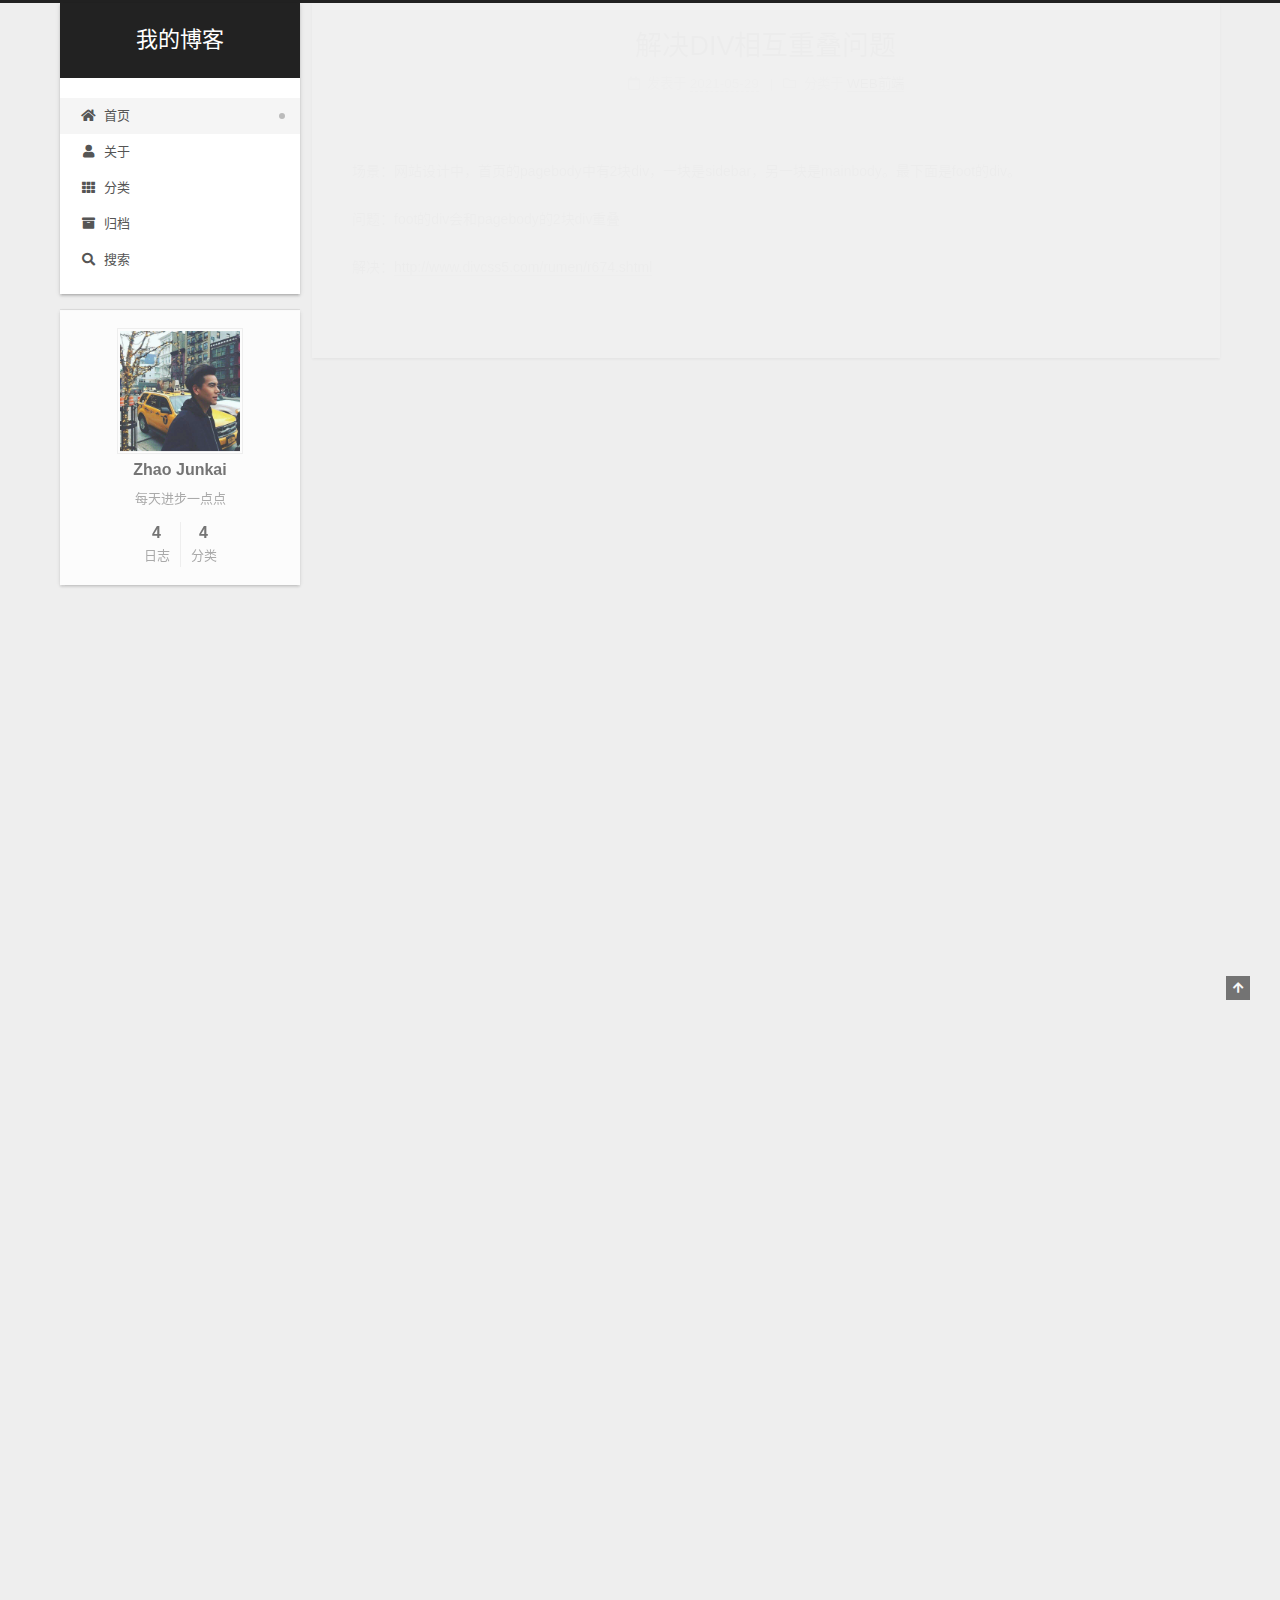
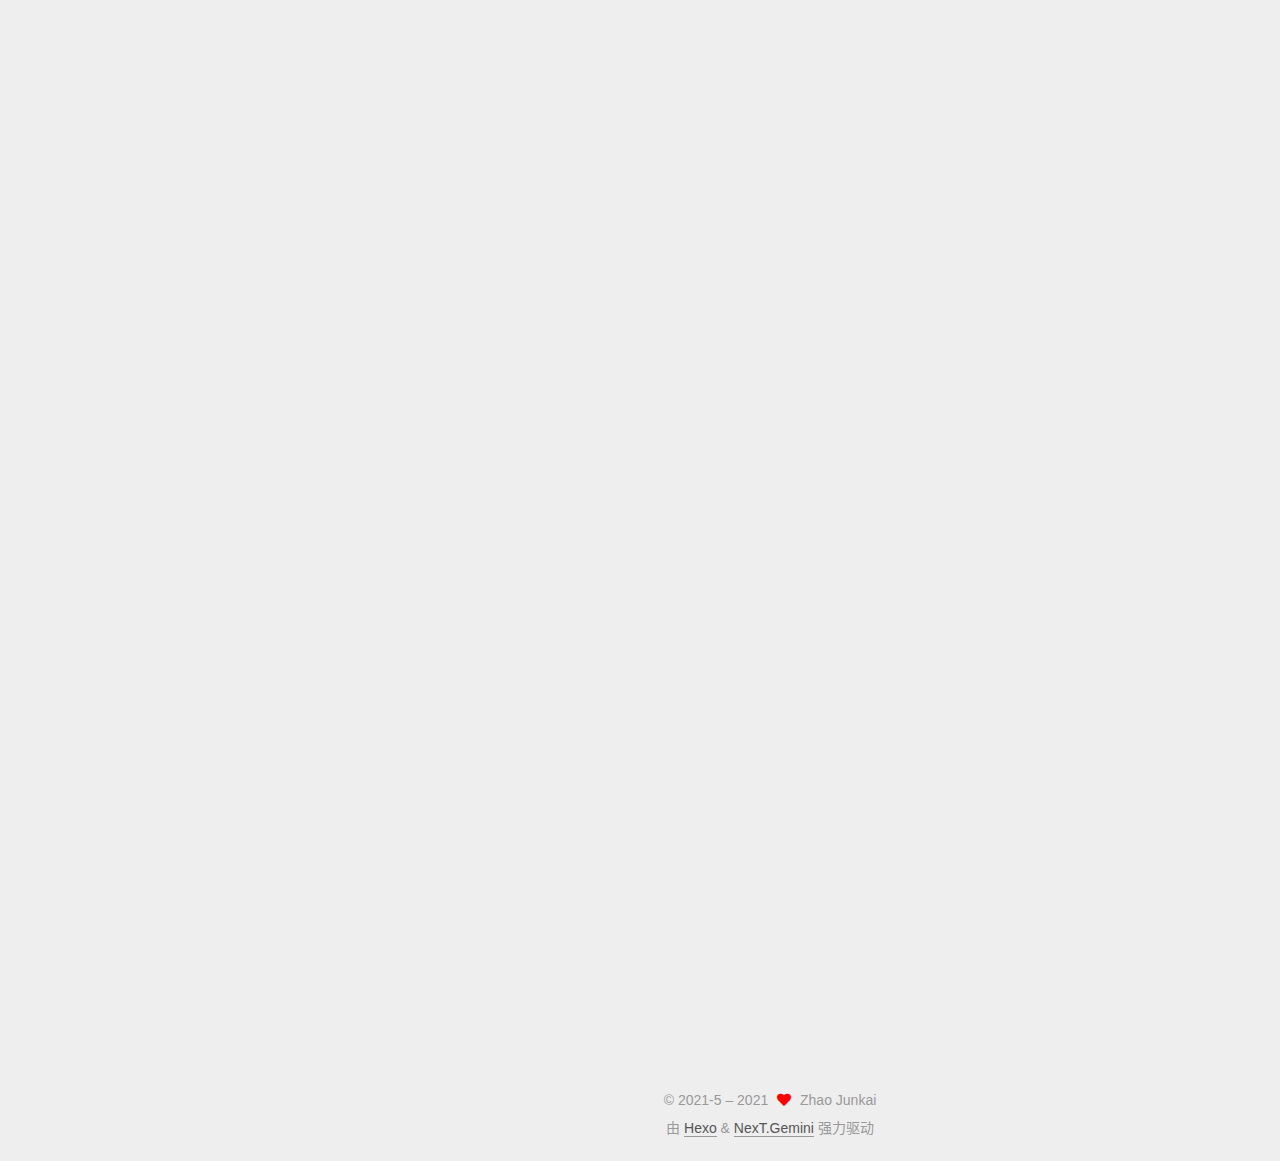
==== index.html @ 0f5821cd "Site updated: 2021-05-29 13:38:30" ====
<!DOCTYPE html>
<html lang="zh-CN">
<head>
  <meta charset="UTF-8">
<meta name="viewport" content="width=device-width, initial-scale=1, maximum-scale=2">
<meta name="theme-color" content="#222">
<meta name="generator" content="Hexo 5.4.0">
  <link rel="apple-touch-icon" sizes="180x180" href="/images/apple-touch-icon-next.png">
  <link rel="icon" type="image/png" sizes="32x32" href="/images/favicon-32x32-next.png">
  <link rel="icon" type="image/png" sizes="16x16" href="/images/favicon-16x16-next.png">
  <link rel="mask-icon" href="/images/logo.svg" color="#222">

<link rel="stylesheet" href="/css/main.css">


<link rel="stylesheet" href="/lib/font-awesome/css/all.min.css">

<script id="hexo-configurations">
    var NexT = window.NexT || {};
    var CONFIG = {"hostname":"example.com","root":"/","scheme":"Gemini","version":"7.8.0","exturl":false,"sidebar":{"position":"left","display":"post","padding":18,"offset":12,"onmobile":false},"copycode":{"enable":false,"show_result":false,"style":null},"back2top":{"enable":true,"sidebar":false,"scrollpercent":false},"bookmark":{"enable":false,"color":"#222","save":"auto"},"fancybox":false,"mediumzoom":false,"lazyload":false,"pangu":false,"comments":{"style":"tabs","active":null,"storage":true,"lazyload":false,"nav":null},"algolia":{"hits":{"per_page":10},"labels":{"input_placeholder":"Search for Posts","hits_empty":"We didn't find any results for the search: ${query}","hits_stats":"${hits} results found in ${time} ms"}},"localsearch":{"enable":true,"trigger":"auto","top_n_per_article":1,"unescape":false,"preload":false},"motion":{"enable":true,"async":false,"transition":{"post_block":"fadeIn","post_header":"slideDownIn","post_body":"slideDownIn","coll_header":"slideLeftIn","sidebar":"slideUpIn"}},"path":"search.xml"};
  </script>

  <meta name="description" content="每天进步一点点">
<meta property="og:type" content="website">
<meta property="og:title" content="我的博客">
<meta property="og:url" content="http://example.com/index.html">
<meta property="og:site_name" content="我的博客">
<meta property="og:description" content="每天进步一点点">
<meta property="og:locale" content="zh_CN">
<meta property="article:author" content="Zhao Junkai">
<meta name="twitter:card" content="summary">

<link rel="canonical" href="http://example.com/">


<script id="page-configurations">
  // https://hexo.io/docs/variables.html
  CONFIG.page = {
    sidebar: "",
    isHome : true,
    isPost : false,
    lang   : 'zh-CN'
  };
</script>

  <title>我的博客</title>
  






  <noscript>
  <style>
  .use-motion .brand,
  .use-motion .menu-item,
  .sidebar-inner,
  .use-motion .post-block,
  .use-motion .pagination,
  .use-motion .comments,
  .use-motion .post-header,
  .use-motion .post-body,
  .use-motion .collection-header { opacity: initial; }

  .use-motion .site-title,
  .use-motion .site-subtitle {
    opacity: initial;
    top: initial;
  }

  .use-motion .logo-line-before i { left: initial; }
  .use-motion .logo-line-after i { right: initial; }
  </style>
</noscript>

</head>

<body itemscope itemtype="http://schema.org/WebPage">
  <div class="container use-motion">
    <div class="headband"></div>

    <header class="header" itemscope itemtype="http://schema.org/WPHeader">
      <div class="header-inner"><div class="site-brand-container">
  <div class="site-nav-toggle">
    <div class="toggle" aria-label="切换导航栏">
      <span class="toggle-line toggle-line-first"></span>
      <span class="toggle-line toggle-line-middle"></span>
      <span class="toggle-line toggle-line-last"></span>
    </div>
  </div>

  <div class="site-meta">

    <a href="/" class="brand" rel="start">
      <span class="logo-line-before"><i></i></span>
      <h1 class="site-title">我的博客</h1>
      <span class="logo-line-after"><i></i></span>
    </a>
  </div>

  <div class="site-nav-right">
    <div class="toggle popup-trigger">
        <i class="fa fa-search fa-fw fa-lg"></i>
    </div>
  </div>
</div>




<nav class="site-nav">
  <ul id="menu" class="main-menu menu">
        <li class="menu-item menu-item-home">

    <a href="/" rel="section"><i class="fa fa-home fa-fw"></i>首页</a>

  </li>
        <li class="menu-item menu-item-about">

    <a href="/about/" rel="section"><i class="fa fa-user fa-fw"></i>关于</a>

  </li>
        <li class="menu-item menu-item-categories">

    <a href="/categories/" rel="section"><i class="fa fa-th fa-fw"></i>分类</a>

  </li>
        <li class="menu-item menu-item-archives">

    <a href="/archives/" rel="section"><i class="fa fa-archive fa-fw"></i>归档</a>

  </li>
      <li class="menu-item menu-item-search">
        <a role="button" class="popup-trigger"><i class="fa fa-search fa-fw"></i>搜索
        </a>
      </li>
  </ul>
</nav>



  <div class="search-pop-overlay">
    <div class="popup search-popup">
        <div class="search-header">
  <span class="search-icon">
    <i class="fa fa-search"></i>
  </span>
  <div class="search-input-container">
    <input autocomplete="off" autocapitalize="off"
           placeholder="搜索..." spellcheck="false"
           type="search" class="search-input">
  </div>
  <span class="popup-btn-close">
    <i class="fa fa-times-circle"></i>
  </span>
</div>
<div id="search-result">
  <div id="no-result">
    <i class="fa fa-spinner fa-pulse fa-5x fa-fw"></i>
  </div>
</div>

    </div>
  </div>

</div>
    </header>

    
  <div class="back-to-top">
    <i class="fa fa-arrow-up"></i>
    <span>0%</span>
  </div>


    <main class="main">
      <div class="main-inner">
        <div class="content-wrap">
          

          <div class="content index posts-expand">
            
      
  
  
  <article itemscope itemtype="http://schema.org/Article" class="post-block" lang="zh-CN">
    <link itemprop="mainEntityOfPage" href="http://example.com/2021/05/29/%E8%A7%A3%E5%86%B3DIV%E7%9B%B8%E4%BA%92%E9%87%8D%E5%8F%A0%E9%97%AE%E9%A2%98/">

    <span hidden itemprop="author" itemscope itemtype="http://schema.org/Person">
      <meta itemprop="image" content="/images/avatar.gif">
      <meta itemprop="name" content="Zhao Junkai">
      <meta itemprop="description" content="每天进步一点点">
    </span>

    <span hidden itemprop="publisher" itemscope itemtype="http://schema.org/Organization">
      <meta itemprop="name" content="我的博客">
    </span>
      <header class="post-header">
        <h2 class="post-title" itemprop="name headline">
          
            <a href="/2021/05/29/%E8%A7%A3%E5%86%B3DIV%E7%9B%B8%E4%BA%92%E9%87%8D%E5%8F%A0%E9%97%AE%E9%A2%98/" class="post-title-link" itemprop="url">解决DIV相互重叠问题</a>
        </h2>

        <div class="post-meta">
            <span class="post-meta-item">
              <span class="post-meta-item-icon">
                <i class="far fa-calendar"></i>
              </span>
              <span class="post-meta-item-text">发表于</span>
              

              <time title="创建时间：2021-05-29 12:43:17 / 修改时间：12:46:15" itemprop="dateCreated datePublished" datetime="2021-05-29T12:43:17+08:00">2021-05-29</time>
            </span>
            <span class="post-meta-item">
              <span class="post-meta-item-icon">
                <i class="far fa-folder"></i>
              </span>
              <span class="post-meta-item-text">分类于</span>
                <span itemprop="about" itemscope itemtype="http://schema.org/Thing">
                  <a href="/categories/WEB%E5%89%8D%E7%AB%AF/" itemprop="url" rel="index"><span itemprop="name">WEB前端</span></a>
                </span>
            </span>

          

        </div>
      </header>

    
    
    
    <div class="post-body" itemprop="articleBody">

      
          <p>场景：网站设计中，首页的pagebody中有2块div，一块是sidebar，另一块是mainbody。最下面是foot的div。</p>
<p>问题：foot的div会和pagebody的2块div重叠</p>
<p>解决：<a target="_blank" rel="noopener" href="http://www.divcss5.com/rumen/r674.shtml">http://www.divcss5.com/rumen/r674.shtml</a></p>

      
    </div>

    
    
    
      <footer class="post-footer">
        <div class="post-eof"></div>
      </footer>
  </article>
  
  
  

      
  
  
  <article itemscope itemtype="http://schema.org/Article" class="post-block" lang="zh-CN">
    <link itemprop="mainEntityOfPage" href="http://example.com/2021/05/28/RHCE%E8%AF%BE%E7%A8%8B%E7%AC%94%E8%AE%B0/">

    <span hidden itemprop="author" itemscope itemtype="http://schema.org/Person">
      <meta itemprop="image" content="/images/avatar.gif">
      <meta itemprop="name" content="Zhao Junkai">
      <meta itemprop="description" content="每天进步一点点">
    </span>

    <span hidden itemprop="publisher" itemscope itemtype="http://schema.org/Organization">
      <meta itemprop="name" content="我的博客">
    </span>
      <header class="post-header">
        <h2 class="post-title" itemprop="name headline">
          
            <a href="/2021/05/28/RHCE%E8%AF%BE%E7%A8%8B%E7%AC%94%E8%AE%B0/" class="post-title-link" itemprop="url">RHCE课程笔记</a>
        </h2>

        <div class="post-meta">
            <span class="post-meta-item">
              <span class="post-meta-item-icon">
                <i class="far fa-calendar"></i>
              </span>
              <span class="post-meta-item-text">发表于</span>
              

              <time title="创建时间：2021-05-28 22:38:20 / 修改时间：22:39:14" itemprop="dateCreated datePublished" datetime="2021-05-28T22:38:20+08:00">2021-05-28</time>
            </span>
            <span class="post-meta-item">
              <span class="post-meta-item-icon">
                <i class="far fa-folder"></i>
              </span>
              <span class="post-meta-item-text">分类于</span>
                <span itemprop="about" itemscope itemtype="http://schema.org/Thing">
                  <a href="/categories/LINUX/" itemprop="url" rel="index"><span itemprop="name">LINUX</span></a>
                </span>
            </span>

          

        </div>
      </header>

    
    
    
    <div class="post-body" itemprop="articleBody">

      
          <h5 id="1-用户"><a href="#1-用户" class="headerlink" title="1.用户"></a>1.用户</h5><h6 id="1-用户-1"><a href="#1-用户-1" class="headerlink" title="1.用户"></a>1.用户</h6><p>用户：root=0；<br>系统用户UID为1~999   //不能登陆系统<br>普通用户从1000开始</p>
<p>==test：x：1888:1999::/home/inmind:/bin/bash==</p>
<p>1888—用户ID<br>1999–用户组ID</p>
<p>/home/inmind—用户家目录</p>
<p>/bin/bash：可以用shell命令行<br>/sbin/nologin：不可以</p>
<figure class="highlight python"><table><tr><td class="gutter"><pre><span class="line">1</span><br><span class="line">2</span><br><span class="line">3</span><br><span class="line">4</span><br><span class="line">5</span><br><span class="line">6</span><br><span class="line">7</span><br><span class="line">8</span><br><span class="line">9</span><br><span class="line">10</span><br><span class="line">11</span><br><span class="line">12</span><br><span class="line">13</span><br><span class="line">14</span><br><span class="line">15</span><br><span class="line">16</span><br><span class="line">17</span><br><span class="line">18</span><br><span class="line">19</span><br><span class="line">20</span><br><span class="line">21</span><br><span class="line">22</span><br><span class="line">23</span><br></pre></td><td class="code"><pre><span class="line">命令：</span><br><span class="line"><span class="number">1.</span>useradd</span><br><span class="line">-u：用户ID</span><br><span class="line">-g：组</span><br><span class="line">-d：家目录</span><br><span class="line">-G：附加组</span><br><span class="line">-s：指定shell文件  默认/<span class="built_in">bin</span>/bash</span><br><span class="line"></span><br><span class="line">useradd ZHAOJUNKAI</span><br><span class="line">userdel -f ZHAOJUNKAI</span><br><span class="line"></span><br><span class="line"><span class="number">2.</span>groupadd work</span><br><span class="line"></span><br><span class="line"><span class="number">3.</span>修改密码</span><br><span class="line"><span class="number">3.1</span></span><br><span class="line">passwd user1</span><br><span class="line">输入密码：******   //很麻烦</span><br><span class="line"></span><br><span class="line"><span class="number">3.2</span></span><br><span class="line">echo <span class="number">123456</span> | passwd --stdin user1</span><br><span class="line"></span><br><span class="line"><span class="number">4.</span>chage</span><br><span class="line">chage -d <span class="number">0</span> user1 </span><br></pre></td></tr></table></figure>



<h6 id="2-文件"><a href="#2-文件" class="headerlink" title="2.文件"></a>2.文件</h6><p>==-rw-r–r–.  1 root    root      26 Apr 10 02:51 python.txt==</p>
<p>-表示普通文件<br>d表示目录<br>26表示：26k</p>
<figure class="highlight python"><table><tr><td class="gutter"><pre><span class="line">1</span><br><span class="line">2</span><br><span class="line">3</span><br><span class="line">4</span><br><span class="line">5</span><br><span class="line">6</span><br><span class="line">7</span><br><span class="line">8</span><br><span class="line">9</span><br><span class="line">10</span><br><span class="line">11</span><br><span class="line">12</span><br><span class="line">13</span><br><span class="line">14</span><br><span class="line">15</span><br><span class="line">16</span><br><span class="line">17</span><br></pre></td><td class="code"><pre><span class="line"><span class="number">1.</span>MD5加密</span><br><span class="line">md5sum</span><br><span class="line"></span><br><span class="line"><span class="number">2.</span>修改文件</span><br><span class="line">chmod <span class="number">666</span> text1.txt    --设置文件/目录的权限</span><br><span class="line">chmod u+x,g-w,o+w text1.txt</span><br><span class="line"></span><br><span class="line">chown inmind:inmind1 python.txt   --设置所有者和所属主</span><br><span class="line"></span><br><span class="line"><span class="number">3.</span>tar</span><br><span class="line">tar -cvf txt text1 text2   --将text1和<span class="number">2</span>压缩到txt中</span><br><span class="line">tar -xvf txt (-C 目录)       --解压到指定目录</span><br><span class="line"></span><br><span class="line">Gzip：快     -czvf    后缀：.tar.gz</span><br><span class="line">Bzip：慢但是压缩比例高，节省空间  -cjvf    后缀：.tar.bz</span><br><span class="line"></span><br><span class="line"></span><br></pre></td></tr></table></figure>



<h6 id="3-文本处理工具："><a href="#3-文本处理工具：" class="headerlink" title="3.文本处理工具："></a>3.文本处理工具：</h6><p>3.1==less==：</p>
<ol>
<li>/关键字 可以用来查找</li>
<li>按v进入vim编辑</li>
<li>:+q是退出</li>
</ol>
<p>3.2  head/tail  -n 3   查看头/尾部3行</p>
<figure class="highlight python"><table><tr><td class="gutter"><pre><span class="line">1</span><br><span class="line">2</span><br><span class="line">3</span><br><span class="line">4</span><br><span class="line">5</span><br><span class="line">6</span><br><span class="line">7</span><br><span class="line">8</span><br><span class="line">9</span><br><span class="line">10</span><br><span class="line">11</span><br><span class="line">12</span><br><span class="line">13</span><br><span class="line">14</span><br><span class="line">15</span><br><span class="line">16</span><br><span class="line">17</span><br></pre></td><td class="code"><pre><span class="line">LINUX三剑客</span><br><span class="line"><span class="number">1.</span>grep</span><br><span class="line">[root@localhost ~]<span class="comment"># grep root /etc/passwd</span></span><br><span class="line">root:x:<span class="number">0</span>:<span class="number">0</span>:root:/root:/<span class="built_in">bin</span>/bash</span><br><span class="line">operator:x:<span class="number">11</span>:<span class="number">0</span>:operator:/root:/sbin/nologin</span><br><span class="line">                        </span><br><span class="line">grep -n   //显示行数</span><br><span class="line">grep -v   //显示不匹配的内容</span><br><span class="line"></span><br><span class="line"><span class="number">2.</span>sed 流编辑器</span><br><span class="line">sed -n -5p /etc/passwd  打印第<span class="number">5</span>行的内容</span><br><span class="line"></span><br><span class="line"><span class="number">3.</span>awk 排版</span><br><span class="line">常用于显示IP</span><br><span class="line">[root@localhost ~]<span class="comment"># ip address | grep ens160 | grep inet | awk &#x27;&#123;print$2&#125;&#x27;  //$2表示第二行</span></span><br><span class="line"><span class="number">192.168</span><span class="number">.39</span><span class="number">.234</span>/<span class="number">24</span></span><br><span class="line"></span><br></pre></td></tr></table></figure>



<h6 id=""><a href="#" class="headerlink" title=""></a></h6><figure class="highlight python"><table><tr><td class="gutter"><pre><span class="line">1</span><br><span class="line">2</span><br><span class="line">3</span><br><span class="line">4</span><br><span class="line">5</span><br><span class="line">6</span><br><span class="line">7</span><br><span class="line">8</span><br><span class="line">9</span><br></pre></td><td class="code"><pre><span class="line"><span class="number">1.</span>cut</span><br><span class="line">cut -d: -f1 /etc/passwd     打印以:为分隔符的第一列内容</span><br><span class="line">        </span><br><span class="line"><span class="number">2.</span>sort 排序</span><br><span class="line">比较的是一行的第一个字符</span><br><span class="line">-r 降序</span><br><span class="line">-n 数字排序</span><br><span class="line">-f 忽略大小写</span><br><span class="line">-u 删除重复的行</span><br></pre></td></tr></table></figure>



<h5 id="2-IO和管道符"><a href="#2-IO和管道符" class="headerlink" title="2.IO和管道符"></a>2.IO和管道符</h5><p>输入：echo<br>输出：</p>
<ol>
<li>命令 &gt; 文件     //覆盖</li>
<li>命令 &gt;&gt; 文件   //追加</li>
</ol>
<p>管道符：前面的输出作为后面的输入</p>
<figure class="highlight python"><table><tr><td class="gutter"><pre><span class="line">1</span><br><span class="line">2</span><br><span class="line">3</span><br><span class="line">4</span><br></pre></td><td class="code"><pre><span class="line">[root@localhost ~]<span class="comment"># cat /etc/passwd | grep root</span></span><br><span class="line">root:x:<span class="number">0</span>:<span class="number">0</span>:root:/root:/<span class="built_in">bin</span>/bash</span><br><span class="line">operator:x:<span class="number">11</span>:<span class="number">0</span>:operator:/root:/sbin/nologin</span><br><span class="line"></span><br></pre></td></tr></table></figure>



<h5 id="3-正则表达式"><a href="#3-正则表达式" class="headerlink" title="3.正则表达式"></a>3.正则表达式</h5><figure class="highlight python"><table><tr><td class="gutter"><pre><span class="line">1</span><br><span class="line">2</span><br><span class="line">3</span><br><span class="line">4</span><br></pre></td><td class="code"><pre><span class="line">^ro	//以ro开头    grep ^ro text.txt</span><br><span class="line">ot$	//以ot结尾</span><br><span class="line">ro.t	//.匹配任意字符</span><br><span class="line">ro*t	//匹配o0次或无数次，在Linux中要加上转义字符。\*。在LINUX中，*代表所有！！！</span><br></pre></td></tr></table></figure>



<h5 id="4"><a href="#4" class="headerlink" title="4."></a>4.</h5><p>变量：</p>
<figure class="highlight python"><table><tr><td class="gutter"><pre><span class="line">1</span><br><span class="line">2</span><br><span class="line">3</span><br><span class="line">4</span><br><span class="line">5</span><br><span class="line">6</span><br><span class="line">7</span><br><span class="line">8</span><br></pre></td><td class="code"><pre><span class="line">[root@localhost ~]<span class="comment"># username=Kai</span></span><br><span class="line">[root@localhost ~]<span class="comment"># echo $username </span></span><br><span class="line">Kai</span><br><span class="line"></span><br><span class="line">系统变量：</span><br><span class="line">$PATH</span><br><span class="line">$HOME</span><br><span class="line">$UID</span><br></pre></td></tr></table></figure>

<h5 id="5-系统状态"><a href="#5-系统状态" class="headerlink" title="5.系统状态"></a>5.系统状态</h5><figure class="highlight python"><table><tr><td class="gutter"><pre><span class="line">1</span><br><span class="line">2</span><br><span class="line">3</span><br><span class="line">4</span><br><span class="line">5</span><br><span class="line">6</span><br><span class="line">7</span><br><span class="line">8</span><br><span class="line">9</span><br><span class="line">10</span><br><span class="line">11</span><br><span class="line">12</span><br></pre></td><td class="code"><pre><span class="line"><span class="number">1.</span>ps -aux 查看进程</span><br><span class="line"></span><br><span class="line"><span class="number">2.</span>top</span><br><span class="line">top p <span class="number">1</span>  //只显示进程<span class="number">1</span></span><br><span class="line"></span><br><span class="line">C：命令排行 </span><br><span class="line">M：内存</span><br><span class="line">P：cpu</span><br><span class="line"></span><br><span class="line"></span><br><span class="line">调度优先级:</span><br><span class="line">nice值越低，优先级越高</span><br></pre></td></tr></table></figure>

<p>进程：</p>
<ol>
<li>S 休眠</li>
<li>D 不可终止</li>
<li>R 正在运行</li>
<li>Z 僵尸进程  //子进程结束，但父进程还没结束</li>
<li>T 停止</li>
<li>s 子进程</li>
<li>&lt; 高优先级</li>
</ol>
<h5 id="6-网络管理"><a href="#6-网络管理" class="headerlink" title="6.网络管理"></a>6.网络管理</h5><h5 id="7-SHELL"><a href="#7-SHELL" class="headerlink" title="7.SHELL"></a>7.SHELL</h5><figure class="highlight python"><table><tr><td class="gutter"><pre><span class="line">1</span><br><span class="line">2</span><br><span class="line">3</span><br><span class="line">4</span><br><span class="line">5</span><br><span class="line">6</span><br><span class="line">7</span><br><span class="line">8</span><br><span class="line">9</span><br><span class="line">10</span><br><span class="line">11</span><br><span class="line">12</span><br><span class="line">13</span><br><span class="line">14</span><br><span class="line">15</span><br><span class="line">16</span><br><span class="line">17</span><br><span class="line">18</span><br><span class="line">19</span><br><span class="line">20</span><br><span class="line">21</span><br><span class="line">22</span><br><span class="line">23</span><br><span class="line">24</span><br><span class="line">25</span><br><span class="line">26</span><br><span class="line">27</span><br><span class="line">28</span><br><span class="line">29</span><br><span class="line">30</span><br><span class="line">31</span><br><span class="line">32</span><br><span class="line">33</span><br><span class="line">34</span><br><span class="line">35</span><br><span class="line">36</span><br><span class="line">37</span><br><span class="line">38</span><br><span class="line">39</span><br><span class="line">40</span><br><span class="line">41</span><br><span class="line">42</span><br><span class="line">43</span><br><span class="line">44</span><br><span class="line">45</span><br><span class="line">46</span><br><span class="line">47</span><br><span class="line">48</span><br><span class="line">49</span><br><span class="line">50</span><br><span class="line">51</span><br><span class="line">52</span><br><span class="line">53</span><br><span class="line">54</span><br><span class="line">55</span><br><span class="line">56</span><br><span class="line">57</span><br><span class="line">58</span><br><span class="line">59</span><br><span class="line">60</span><br><span class="line">61</span><br><span class="line">62</span><br><span class="line">63</span><br><span class="line">64</span><br><span class="line">65</span><br><span class="line">66</span><br><span class="line">67</span><br><span class="line">68</span><br><span class="line">69</span><br><span class="line">70</span><br><span class="line">71</span><br><span class="line">72</span><br><span class="line">73</span><br><span class="line">74</span><br><span class="line">75</span><br><span class="line">76</span><br><span class="line">77</span><br><span class="line">78</span><br><span class="line">79</span><br><span class="line">80</span><br><span class="line">81</span><br><span class="line">82</span><br><span class="line">83</span><br></pre></td><td class="code"><pre><span class="line"><span class="number">1.</span>用户输入</span><br><span class="line">[root@server ~]<span class="comment"># cat test.sh </span></span><br><span class="line"><span class="comment">#! /bin/bash</span></span><br><span class="line"></span><br><span class="line">read -p <span class="string">&quot;Please input your name:&quot;</span> NAME</span><br><span class="line">echo <span class="string">&quot;your name is : $NAME&quot;</span></span><br><span class="line"></span><br><span class="line"><span class="number">2.</span><span class="keyword">if</span>语句</span><br><span class="line"><span class="comment">#! /bin/bash</span></span><br><span class="line"></span><br><span class="line">num1=<span class="number">1</span></span><br><span class="line">num2=<span class="number">2</span></span><br><span class="line">num3=<span class="number">3</span></span><br><span class="line"></span><br><span class="line"><span class="keyword">if</span> [ $num1 -gt $num2 ]</span><br><span class="line">then</span><br><span class="line">	echo <span class="string">&quot;num1 is winner&quot;</span></span><br><span class="line"><span class="keyword">elif</span> [ $num1 -lt $num2 ]</span><br><span class="line">then </span><br><span class="line">	echo <span class="string">&quot;num2 is winner&quot;</span></span><br><span class="line"><span class="keyword">else</span> </span><br><span class="line">	echo <span class="string">&quot;num1 and num2 is both winner&quot;</span></span><br><span class="line">fi</span><br><span class="line"></span><br><span class="line"><span class="number">3.</span>案例，创建用户</span><br><span class="line">[root@server ~]<span class="comment"># cat user_add.sh </span></span><br><span class="line"><span class="comment">#! /bin/bash</span></span><br><span class="line">read -p <span class="string">&quot;Please enter your name and password:&quot;</span> first last</span><br><span class="line">useradd $first</span><br><span class="line"></span><br><span class="line">echo $last | passwd --stdin $first</span><br><span class="line"></span><br><span class="line"></span><br><span class="line"><span class="number">4.</span>监控硬盘和内存</span><br><span class="line"><span class="comment">#!/bin/bash</span></span><br><span class="line">mem_size=$(free | awk <span class="string">&#x27;/Mem/&#123;print $4&#125;&#x27;</span>)</span><br><span class="line"></span><br><span class="line">disk_size=$(df / | awk <span class="string">&#x27;/\//&#123;print $4&#125;&#x27;</span>)</span><br><span class="line"></span><br><span class="line">i=<span class="number">1</span></span><br><span class="line"><span class="keyword">while</span>  [ $i -eq <span class="number">1</span> ] </span><br><span class="line">do</span><br><span class="line">        <span class="keyword">if</span> [ $disk_size -le <span class="number">51200</span> -o $mem_size -le <span class="number">102400000</span> ]</span><br><span class="line">        then</span><br><span class="line">                echo <span class="string">&quot;warning !&quot;</span></span><br><span class="line">        fi</span><br><span class="line">let i++</span><br><span class="line">done</span><br><span class="line"></span><br><span class="line"><span class="number">5.</span>ping同网段主机</span><br><span class="line"><span class="comment">#!/bin/bash</span></span><br><span class="line"><span class="keyword">for</span> i <span class="keyword">in</span> &#123;<span class="number">120.</span><span class="number">.160</span>&#125;</span><br><span class="line">do</span><br><span class="line">        ping -c <span class="number">2</span> -i <span class="number">0.3</span> -w <span class="number">1</span> <span class="number">192.168</span><span class="number">.39</span>.$i &amp;&gt; /dev/null</span><br><span class="line">        if [ $? -eq 0 ];then</span><br><span class="line">                echo <span class="string">&quot;192.168.39.$i is up&quot;</span></span><br><span class="line">        <span class="keyword">else</span></span><br><span class="line">                echo <span class="string">&quot;192.168.39.$i is down&quot;</span></span><br><span class="line">        fi</span><br><span class="line">done</span><br><span class="line"></span><br><span class="line"></span><br><span class="line"><span class="number">6.</span>实时数据扫描</span><br><span class="line"><span class="comment">#!/bin/bash</span></span><br><span class="line"><span class="keyword">while</span> :</span><br><span class="line">do</span><br><span class="line">	echo <span class="string">&quot;current ens224 packet data:&quot;</span></span><br><span class="line">	ifconfig ens224 | grep <span class="string">&quot;RX pack&quot;</span> | awk <span class="string">&#x27;&#123;print $5&#125;&#x27;</span> </span><br><span class="line">        ifconfig ens224 | grep <span class="string">&quot;TX pack&quot;</span> | awk <span class="string">&#x27;&#123;print $5&#125;&#x27;</span></span><br><span class="line">	sleep <span class="number">1</span></span><br><span class="line">done </span><br><span class="line"></span><br><span class="line"><span class="number">7.</span>判断是否是root用户</span><br><span class="line"><span class="comment">#!/bin/bash</span></span><br><span class="line"><span class="keyword">if</span> [ $USER == <span class="string">&quot;root&quot;</span> ]</span><br><span class="line">then</span><br><span class="line">	echo <span class="string">&quot;Welcome root!&quot;</span></span><br><span class="line"><span class="keyword">else</span></span><br><span class="line">	powerof<span class="string">f&quot;</span></span><br><span class="line"><span class="string">fi</span></span><br><span class="line"><span class="string"></span></span><br><span class="line"><span class="string"></span></span><br><span class="line"><span class="string"></span></span><br></pre></td></tr></table></figure>





<p>LINUX开机过程：</p>
<ol>
<li>BIOS开机自检</li>
<li>计算机从存储设备中读取512bytes，</li>
</ol>

      
    </div>

    
    
    
      <footer class="post-footer">
        <div class="post-eof"></div>
      </footer>
  </article>
  
  
  

      
  
  
  <article itemscope itemtype="http://schema.org/Article" class="post-block" lang="zh-CN">
    <link itemprop="mainEntityOfPage" href="http://example.com/2021/05/28/%E5%8D%9A%E5%AE%A2%E6%90%AD%E5%BB%BA/">

    <span hidden itemprop="author" itemscope itemtype="http://schema.org/Person">
      <meta itemprop="image" content="/images/avatar.gif">
      <meta itemprop="name" content="Zhao Junkai">
      <meta itemprop="description" content="每天进步一点点">
    </span>

    <span hidden itemprop="publisher" itemscope itemtype="http://schema.org/Organization">
      <meta itemprop="name" content="我的博客">
    </span>
      <header class="post-header">
        <h2 class="post-title" itemprop="name headline">
          
            <a href="/2021/05/28/%E5%8D%9A%E5%AE%A2%E6%90%AD%E5%BB%BA/" class="post-title-link" itemprop="url">博客搭建</a>
        </h2>

        <div class="post-meta">
            <span class="post-meta-item">
              <span class="post-meta-item-icon">
                <i class="far fa-calendar"></i>
              </span>
              <span class="post-meta-item-text">发表于</span>
              

              <time title="创建时间：2021-05-28 16:15:59 / 修改时间：19:59:57" itemprop="dateCreated datePublished" datetime="2021-05-28T16:15:59+08:00">2021-05-28</time>
            </span>
            <span class="post-meta-item">
              <span class="post-meta-item-icon">
                <i class="far fa-folder"></i>
              </span>
              <span class="post-meta-item-text">分类于</span>
                <span itemprop="about" itemscope itemtype="http://schema.org/Thing">
                  <a href="/categories/%E5%A4%87%E5%BF%98/" itemprop="url" rel="index"><span itemprop="name">备忘</span></a>
                </span>
            </span>

          

        </div>
      </header>

    
    
    
    <div class="post-body" itemprop="articleBody">

      
          <h3 id="1-GIT"><a href="#1-GIT" class="headerlink" title="1.GIT"></a>1.GIT</h3><p><strong>只删除远程仓库，不删除本地仓库</strong></p>
<figure class="highlight python"><table><tr><td class="gutter"><pre><span class="line">1</span><br><span class="line">2</span><br><span class="line">3</span><br><span class="line">4</span><br><span class="line">5</span><br></pre></td><td class="code"><pre><span class="line">git rm -r --cached target.txt</span><br><span class="line"></span><br><span class="line">git commit -m <span class="string">&#x27;删除了target&#x27;</span></span><br><span class="line"></span><br><span class="line">git push  origin main</span><br></pre></td></tr></table></figure>





<h3 id="2-博客："><a href="#2-博客：" class="headerlink" title="2.博客："></a>2.博客：</h3><h5 id="1-写文章"><a href="#1-写文章" class="headerlink" title="1.写文章"></a>1.写文章</h5><p><a target="_blank" rel="noopener" href="https://blog.csdn.net/wsmrzx/article/details/81478945">https://blog.csdn.net/wsmrzx/article/details/81478945</a></p>
<h5 id="2-页面cannot-get"><a href="#2-页面cannot-get" class="headerlink" title="2.页面cannot get"></a>2.页面cannot get</h5><p>我犯了一个智障的错误。</p>
<p>如果把<code>_posts</code>底下的文章删掉再去<code>hexo s</code>的话，就会出现<code>Cannot Get/</code>的错误。</p>
<p>找了好久没找到问题所在，后来随便创建了一个md文档，就没有这个毛病了。</p>
<p>希望没有人跟我犯同样的错，真的是太睿智了。。。</p>
<h5 id="3-无法创建文章"><a href="#3-无法创建文章" class="headerlink" title="3.无法创建文章"></a>3.无法创建文章</h5><p>D:\Blog\scaffolds下的post文件中的冒号必须是英文冒号</p>
<h5 id="4-文章没有更新"><a href="#4-文章没有更新" class="headerlink" title="4.文章没有更新"></a>4.文章没有更新</h5><p>尝试将端口号改成3600，再换回4000</p>
<p>D:\Blog\node_modules\hexo-server\index.js</p>
<h5 id="5-修改正文字体大小"><a href="#5-修改正文字体大小" class="headerlink" title="5.修改正文字体大小"></a>5.修改正文字体大小</h5><p>不要更改font-base，而是在base.styl中自己加入如下代码：</p>
<p> article p{<br>font-size:14px;<br>}</p>
<p>font-size-base ==除了标题外的字体大小</p>

      
    </div>

    
    
    
      <footer class="post-footer">
        <div class="post-eof"></div>
      </footer>
  </article>
  
  
  

      
  
  
  <article itemscope itemtype="http://schema.org/Article" class="post-block" lang="zh-CN">
    <link itemprop="mainEntityOfPage" href="http://example.com/2021/05/28/%E6%88%91%E7%9A%84%E5%8D%9A%E5%AE%A2%E7%BD%91%E7%AB%99-1/">

    <span hidden itemprop="author" itemscope itemtype="http://schema.org/Person">
      <meta itemprop="image" content="/images/avatar.gif">
      <meta itemprop="name" content="Zhao Junkai">
      <meta itemprop="description" content="每天进步一点点">
    </span>

    <span hidden itemprop="publisher" itemscope itemtype="http://schema.org/Organization">
      <meta itemprop="name" content="我的博客">
    </span>
      <header class="post-header">
        <h2 class="post-title" itemprop="name headline">
          
            <a href="/2021/05/28/%E6%88%91%E7%9A%84%E5%8D%9A%E5%AE%A2%E7%BD%91%E7%AB%99-1/" class="post-title-link" itemprop="url">我的博客网站</a>
        </h2>

        <div class="post-meta">
            <span class="post-meta-item">
              <span class="post-meta-item-icon">
                <i class="far fa-calendar"></i>
              </span>
              <span class="post-meta-item-text">发表于</span>
              

              <time title="创建时间：2021-05-28 15:09:26 / 修改时间：16:06:03" itemprop="dateCreated datePublished" datetime="2021-05-28T15:09:26+08:00">2021-05-28</time>
            </span>
            <span class="post-meta-item">
              <span class="post-meta-item-icon">
                <i class="far fa-folder"></i>
              </span>
              <span class="post-meta-item-text">分类于</span>
                <span itemprop="about" itemscope itemtype="http://schema.org/Thing">
                  <a href="/categories/%E9%97%B2%E8%B0%88/" itemprop="url" rel="index"><span itemprop="name">闲谈</span></a>
                </span>
            </span>

          

        </div>
      </header>

    
    
    
    <div class="post-body" itemprop="articleBody">

      
          <p> 自己动手搭建的第一个网站，踩了好多坑，anyway，还是成功了。成就感get。</p>

      
    </div>

    
    
    
      <footer class="post-footer">
        <div class="post-eof"></div>
      </footer>
  </article>
  
  
  


  



          </div>
          

<script>
  window.addEventListener('tabs:register', () => {
    let { activeClass } = CONFIG.comments;
    if (CONFIG.comments.storage) {
      activeClass = localStorage.getItem('comments_active') || activeClass;
    }
    if (activeClass) {
      let activeTab = document.querySelector(`a[href="#comment-${activeClass}"]`);
      if (activeTab) {
        activeTab.click();
      }
    }
  });
  if (CONFIG.comments.storage) {
    window.addEventListener('tabs:click', event => {
      if (!event.target.matches('.tabs-comment .tab-content .tab-pane')) return;
      let commentClass = event.target.classList[1];
      localStorage.setItem('comments_active', commentClass);
    });
  }
</script>

        </div>
          
  
  <div class="toggle sidebar-toggle">
    <span class="toggle-line toggle-line-first"></span>
    <span class="toggle-line toggle-line-middle"></span>
    <span class="toggle-line toggle-line-last"></span>
  </div>

  <aside class="sidebar">
    <div class="sidebar-inner">

      <ul class="sidebar-nav motion-element">
        <li class="sidebar-nav-toc">
          文章目录
        </li>
        <li class="sidebar-nav-overview">
          站点概览
        </li>
      </ul>

      <!--noindex-->
      <div class="post-toc-wrap sidebar-panel">
      </div>
      <!--/noindex-->

      <div class="site-overview-wrap sidebar-panel">
        <div class="site-author motion-element" itemprop="author" itemscope itemtype="http://schema.org/Person">
    <img class="site-author-image" itemprop="image" alt="Zhao Junkai"
      src="/images/avatar.gif">
  <p class="site-author-name" itemprop="name">Zhao Junkai</p>
  <div class="site-description" itemprop="description">每天进步一点点</div>
</div>
<div class="site-state-wrap motion-element">
  <nav class="site-state">
      <div class="site-state-item site-state-posts">
          <a href="/archives/">
        
          <span class="site-state-item-count">4</span>
          <span class="site-state-item-name">日志</span>
        </a>
      </div>
      <div class="site-state-item site-state-categories">
            <a href="/categories/">
          
        <span class="site-state-item-count">4</span>
        <span class="site-state-item-name">分类</span></a>
      </div>
  </nav>
</div>



      </div>

    </div>
  </aside>
  <div id="sidebar-dimmer"></div>


      </div>
    </main>

    <footer class="footer">
      <div class="footer-inner">
        

        

<div class="copyright">
  
  &copy; 2021-5 – 
  <span itemprop="copyrightYear">2021</span>
  <span class="with-love">
    <i class="fa fa-heart"></i>
  </span>
  <span class="author" itemprop="copyrightHolder">Zhao Junkai</span>
</div>
  <div class="powered-by">由 <a href="https://hexo.io/" class="theme-link" rel="noopener" target="_blank">Hexo</a> & <a href="https://theme-next.org/" class="theme-link" rel="noopener" target="_blank">NexT.Gemini</a> 强力驱动
  </div>

        








      </div>
    </footer>
  </div>

  
  <script src="/lib/anime.min.js"></script>
  <script src="/lib/velocity/velocity.min.js"></script>
  <script src="/lib/velocity/velocity.ui.min.js"></script>

<script src="/js/utils.js"></script>

<script src="/js/motion.js"></script>


<script src="/js/schemes/pisces.js"></script>


<script src="/js/next-boot.js"></script>




  




  
<script src="/js/local-search.js"></script>













  

  

</body>
</html>
---- css/main.css ----
article p {
  font-size: 14px;
}
:root {
  --body-bg-color: #eee;
  --content-bg-color: #fff;
  --card-bg-color: #f5f5f5;
  --text-color: #555;
  --blockquote-color: #666;
  --link-color: #555;
  --link-hover-color: #222;
  --brand-color: #fff;
  --brand-hover-color: #fff;
  --table-row-odd-bg-color: #f9f9f9;
  --table-row-hover-bg-color: #f5f5f5;
  --menu-item-bg-color: #f5f5f5;
  --btn-default-bg: #fff;
  --btn-default-color: #555;
  --btn-default-border-color: #555;
  --btn-default-hover-bg: #222;
  --btn-default-hover-color: #fff;
  --btn-default-hover-border-color: #222;
}
html {
  line-height: 1.15; /* 1 */
  -webkit-text-size-adjust: 100%; /* 2 */
}
body {
  margin: 0;
}
main {
  display: block;
}
h1 {
  font-size: 2em;
  margin: 0.67em 0;
}
hr {
  box-sizing: content-box; /* 1 */
  height: 0; /* 1 */
  overflow: visible; /* 2 */
}
pre {
  font-family: monospace, monospace; /* 1 */
  font-size: 1em; /* 2 */
}
a {
  background: transparent;
}
abbr[title] {
  border-bottom: none; /* 1 */
  text-decoration: underline; /* 2 */
  text-decoration: underline dotted; /* 2 */
}
b,
strong {
  font-weight: bolder;
}
code,
kbd,
samp {
  font-family: monospace, monospace; /* 1 */
  font-size: 1em; /* 2 */
}
small {
  font-size: 80%;
}
sub,
sup {
  font-size: 75%;
  line-height: 0;
  position: relative;
  vertical-align: baseline;
}
sub {
  bottom: -0.25em;
}
sup {
  top: -0.5em;
}
img {
  border-style: none;
}
button,
input,
optgroup,
select,
textarea {
  font-family: inherit; /* 1 */
  font-size: 100%; /* 1 */
  line-height: 1.15; /* 1 */
  margin: 0; /* 2 */
}
button,
input {
/* 1 */
  overflow: visible;
}
button,
select {
/* 1 */
  text-transform: none;
}
button,
[type='button'],
[type='reset'],
[type='submit'] {
  -webkit-appearance: button;
}
button::-moz-focus-inner,
[type='button']::-moz-focus-inner,
[type='reset']::-moz-focus-inner,
[type='submit']::-moz-focus-inner {
  border-style: none;
  padding: 0;
}
button:-moz-focusring,
[type='button']:-moz-focusring,
[type='reset']:-moz-focusring,
[type='submit']:-moz-focusring {
  outline: 1px dotted ButtonText;
}
fieldset {
  padding: 0.35em 0.75em 0.625em;
}
legend {
  box-sizing: border-box; /* 1 */
  color: inherit; /* 2 */
  display: table; /* 1 */
  max-width: 100%; /* 1 */
  padding: 0; /* 3 */
  white-space: normal; /* 1 */
}
progress {
  vertical-align: baseline;
}
textarea {
  overflow: auto;
}
[type='checkbox'],
[type='radio'] {
  box-sizing: border-box; /* 1 */
  padding: 0; /* 2 */
}
[type='number']::-webkit-inner-spin-button,
[type='number']::-webkit-outer-spin-button {
  height: auto;
}
[type='search'] {
  outline-offset: -2px; /* 2 */
  -webkit-appearance: textfield; /* 1 */
}
[type='search']::-webkit-search-decoration {
  -webkit-appearance: none;
}
::-webkit-file-upload-button {
  font: inherit; /* 2 */
  -webkit-appearance: button; /* 1 */
}
details {
  display: block;
}
summary {
  display: list-item;
}
template {
  display: none;
}
[hidden] {
  display: none;
}
::selection {
  background: #262a30;
  color: #eee;
}
html,
body {
  height: 100%;
}
body {
  background: var(--body-bg-color);
  color: var(--text-color);
  font-family: 'Lato', "PingFang SC", "Microsoft YaHei", sans-serif;
  font-size: 16px;
  line-height: 2;
}
@media (max-width: 991px) {
  body {
    padding-left: 0 !important;
    padding-right: 0 !important;
  }
}
h1,
h2,
h3,
h4,
h5,
h6 {
  font-family: 'Lato', "PingFang SC", "Microsoft YaHei", sans-serif;
  font-weight: bold;
  line-height: 1.5;
  margin: 20px 0 15px;
}
h1 {
  font-size: 1.5em;
}
h2 {
  font-size: 1.375em;
}
h3 {
  font-size: 1.25em;
}
h4 {
  font-size: 1.125em;
}
h5 {
  font-size: 1em;
}
h6 {
  font-size: 0.875em;
}
p {
  margin: 0 0 20px 0;
}
a,
span.exturl {
  border-bottom: 1px solid #999;
  color: var(--link-color);
  outline: 0;
  text-decoration: none;
  overflow-wrap: break-word;
  word-wrap: break-word;
  cursor: pointer;
}
a:hover,
span.exturl:hover {
  border-bottom-color: var(--link-hover-color);
  color: var(--link-hover-color);
}
iframe,
img,
video {
  display: block;
  margin-left: auto;
  margin-right: auto;
  max-width: 100%;
}
hr {
  background-image: repeating-linear-gradient(-45deg, #ddd, #ddd 4px, transparent 4px, transparent 8px);
  border: 0;
  height: 3px;
  margin: 40px 0;
}
blockquote {
  border-left: 4px solid #ddd;
  color: var(--blockquote-color);
  margin: 0;
  padding: 0 15px;
}
blockquote cite::before {
  content: '-';
  padding: 0 5px;
}
dt {
  font-weight: bold;
}
dd {
  margin: 0;
  padding: 0;
}
kbd {
  background-color: #f5f5f5;
  background-image: linear-gradient(#eee, #fff, #eee);
  border: 1px solid #ccc;
  border-radius: 0.2em;
  box-shadow: 0.1em 0.1em 0.2em rgba(0,0,0,0.1);
  color: #555;
  font-family: inherit;
  padding: 0.1em 0.3em;
  white-space: nowrap;
}
.table-container {
  overflow: auto;
}
table {
  border-collapse: collapse;
  border-spacing: 0;
  font-size: 0.875em;
  margin: 0 0 20px 0;
  width: 100%;
}
tbody tr:nth-of-type(odd) {
  background: var(--table-row-odd-bg-color);
}
tbody tr:hover {
  background: var(--table-row-hover-bg-color);
}
caption,
th,
td {
  font-weight: normal;
  padding: 8px;
  vertical-align: middle;
}
th,
td {
  border: 1px solid #ddd;
  border-bottom: 3px solid #ddd;
}
th {
  font-weight: 700;
  padding-bottom: 10px;
}
td {
  border-bottom-width: 1px;
}
.btn {
  background: var(--btn-default-bg);
  border: 2px solid var(--btn-default-border-color);
  border-radius: 2px;
  color: var(--btn-default-color);
  display: inline-block;
  font-size: 0.875em;
  line-height: 2;
  padding: 0 20px;
  text-decoration: none;
  transition-property: background-color;
  transition-delay: 0s;
  transition-duration: 0.2s;
  transition-timing-function: ease-in-out;
}
.btn:hover {
  background: var(--btn-default-hover-bg);
  border-color: var(--btn-default-hover-border-color);
  color: var(--btn-default-hover-color);
}
.btn + .btn {
  margin: 0 0 8px 8px;
}
.btn .fa-fw {
  text-align: left;
  width: 1.285714285714286em;
}
.toggle {
  line-height: 0;
}
.toggle .toggle-line {
  background: #fff;
  display: inline-block;
  height: 2px;
  left: 0;
  position: relative;
  top: 0;
  transition: all 0.4s;
  vertical-align: top;
  width: 100%;
}
.toggle .toggle-line:not(:first-child) {
  margin-top: 3px;
}
.toggle.toggle-arrow .toggle-line-first {
  left: 50%;
  top: 2px;
  transform: rotate(45deg);
  width: 50%;
}
.toggle.toggle-arrow .toggle-line-middle {
  left: 2px;
  width: 90%;
}
.toggle.toggle-arrow .toggle-line-last {
  left: 50%;
  top: -2px;
  transform: rotate(-45deg);
  width: 50%;
}
.toggle.toggle-close .toggle-line-first {
  transform: rotate(-45deg);
  top: 5px;
}
.toggle.toggle-close .toggle-line-middle {
  opacity: 0;
}
.toggle.toggle-close .toggle-line-last {
  transform: rotate(45deg);
  top: -5px;
}
.highlight,
pre {
  background: #f7f7f7;
  color: #4d4d4c;
  line-height: 1.6;
  margin: 0 auto 20px;
}
pre,
code {
  font-family: consolas, Menlo, monospace, "PingFang SC", "Microsoft YaHei";
}
code {
  background: #eee;
  border-radius: 3px;
  color: #555;
  padding: 2px 4px;
  overflow-wrap: break-word;
  word-wrap: break-word;
}
.highlight *::selection {
  background: #d6d6d6;
}
.highlight pre {
  border: 0;
  margin: 0;
  padding: 10px 0;
}
.highlight table {
  border: 0;
  margin: 0;
  width: auto;
}
.highlight td {
  border: 0;
  padding: 0;
}
.highlight figcaption {
  background: #eff2f3;
  color: #4d4d4c;
  display: flex;
  font-size: 0.875em;
  justify-content: space-between;
  line-height: 1.2;
  padding: 0.5em;
}
.highlight figcaption a {
  color: #4d4d4c;
}
.highlight figcaption a:hover {
  border-bottom-color: #4d4d4c;
}
.highlight .gutter {
  -moz-user-select: none;
  -ms-user-select: none;
  -webkit-user-select: none;
  user-select: none;
}
.highlight .gutter pre {
  background: #eff2f3;
  color: #869194;
  padding-left: 10px;
  padding-right: 10px;
  text-align: right;
}
.highlight .code pre {
  background: #f7f7f7;
  padding-left: 10px;
  width: 100%;
}
.gist table {
  width: auto;
}
.gist table td {
  border: 0;
}
pre {
  overflow: auto;
  padding: 10px;
}
pre code {
  background: none;
  color: #4d4d4c;
  font-size: 0.875em;
  padding: 0;
  text-shadow: none;
}
pre .deletion {
  background: #fdd;
}
pre .addition {
  background: #dfd;
}
pre .meta {
  color: #eab700;
  -moz-user-select: none;
  -ms-user-select: none;
  -webkit-user-select: none;
  user-select: none;
}
pre .comment {
  color: #8e908c;
}
pre .variable,
pre .attribute,
pre .tag,
pre .name,
pre .regexp,
pre .ruby .constant,
pre .xml .tag .title,
pre .xml .pi,
pre .xml .doctype,
pre .html .doctype,
pre .css .id,
pre .css .class,
pre .css .pseudo {
  color: #c82829;
}
pre .number,
pre .preprocessor,
pre .built_in,
pre .builtin-name,
pre .literal,
pre .params,
pre .constant,
pre .command {
  color: #f5871f;
}
pre .ruby .class .title,
pre .css .rules .attribute,
pre .string,
pre .symbol,
pre .value,
pre .inheritance,
pre .header,
pre .ruby .symbol,
pre .xml .cdata,
pre .special,
pre .formula {
  color: #718c00;
}
pre .title,
pre .css .hexcolor {
  color: #3e999f;
}
pre .function,
pre .python .decorator,
pre .python .title,
pre .ruby .function .title,
pre .ruby .title .keyword,
pre .perl .sub,
pre .javascript .title,
pre .coffeescript .title {
  color: #4271ae;
}
pre .keyword,
pre .javascript .function {
  color: #8959a8;
}
.blockquote-center {
  border-left: none;
  margin: 40px 0;
  padding: 0;
  position: relative;
  text-align: center;
}
.blockquote-center .fa {
  display: block;
  opacity: 0.6;
  position: absolute;
  width: 100%;
}
.blockquote-center .fa-quote-left {
  border-top: 1px solid #ccc;
  text-align: left;
  top: -20px;
}
.blockquote-center .fa-quote-right {
  border-bottom: 1px solid #ccc;
  text-align: right;
  bottom: -20px;
}
.blockquote-center p,
.blockquote-center div {
  text-align: center;
}
.post-body .group-picture img {
  margin: 0 auto;
  padding: 0 3px;
}
.group-picture-row {
  margin-bottom: 6px;
  overflow: hidden;
}
.group-picture-column {
  float: left;
  margin-bottom: 10px;
}
.post-body .label {
  color: #555;
  display: inline;
  padding: 0 2px;
}
.post-body .label.default {
  background: #f0f0f0;
}
.post-body .label.primary {
  background: #efe6f7;
}
.post-body .label.info {
  background: #e5f2f8;
}
.post-body .label.success {
  background: #e7f4e9;
}
.post-body .label.warning {
  background: #fcf6e1;
}
.post-body .label.danger {
  background: #fae8eb;
}
.post-body .tabs {
  margin-bottom: 20px;
}
.post-body .tabs,
.tabs-comment {
  display: block;
  padding-top: 10px;
  position: relative;
}
.post-body .tabs ul.nav-tabs,
.tabs-comment ul.nav-tabs {
  display: flex;
  flex-wrap: wrap;
  margin: 0;
  margin-bottom: -1px;
  padding: 0;
}
@media (max-width: 413px) {
  .post-body .tabs ul.nav-tabs,
  .tabs-comment ul.nav-tabs {
    display: block;
    margin-bottom: 5px;
  }
}
.post-body .tabs ul.nav-tabs li.tab,
.tabs-comment ul.nav-tabs li.tab {
  border-bottom: 1px solid #ddd;
  border-left: 1px solid transparent;
  border-right: 1px solid transparent;
  border-top: 3px solid transparent;
  flex-grow: 1;
  list-style-type: none;
  border-radius: 0 0 0 0;
}
@media (max-width: 413px) {
  .post-body .tabs ul.nav-tabs li.tab,
  .tabs-comment ul.nav-tabs li.tab {
    border-bottom: 1px solid transparent;
    border-left: 3px solid transparent;
    border-right: 1px solid transparent;
    border-top: 1px solid transparent;
  }
}
@media (max-width: 413px) {
  .post-body .tabs ul.nav-tabs li.tab,
  .tabs-comment ul.nav-tabs li.tab {
    border-radius: 0;
  }
}
.post-body .tabs ul.nav-tabs li.tab a,
.tabs-comment ul.nav-tabs li.tab a {
  border-bottom: initial;
  display: block;
  line-height: 1.8;
  outline: 0;
  padding: 0.25em 0.75em;
  text-align: center;
  transition-delay: 0s;
  transition-duration: 0.2s;
  transition-timing-function: ease-out;
}
.post-body .tabs ul.nav-tabs li.tab a i,
.tabs-comment ul.nav-tabs li.tab a i {
  width: 1.285714285714286em;
}
.post-body .tabs ul.nav-tabs li.tab.active,
.tabs-comment ul.nav-tabs li.tab.active {
  border-bottom: 1px solid transparent;
  border-left: 1px solid #ddd;
  border-right: 1px solid #ddd;
  border-top: 3px solid #fc6423;
}
@media (max-width: 413px) {
  .post-body .tabs ul.nav-tabs li.tab.active,
  .tabs-comment ul.nav-tabs li.tab.active {
    border-bottom: 1px solid #ddd;
    border-left: 3px solid #fc6423;
    border-right: 1px solid #ddd;
    border-top: 1px solid #ddd;
  }
}
.post-body .tabs ul.nav-tabs li.tab.active a,
.tabs-comment ul.nav-tabs li.tab.active a {
  color: var(--link-color);
  cursor: default;
}
.post-body .tabs .tab-content .tab-pane,
.tabs-comment .tab-content .tab-pane {
  border: 1px solid #ddd;
  border-top: 0;
  padding: 20px 20px 0 20px;
  border-radius: 0;
}
.post-body .tabs .tab-content .tab-pane:not(.active),
.tabs-comment .tab-content .tab-pane:not(.active) {
  display: none;
}
.post-body .tabs .tab-content .tab-pane.active,
.tabs-comment .tab-content .tab-pane.active {
  display: block;
}
.post-body .tabs .tab-content .tab-pane.active:nth-of-type(1),
.tabs-comment .tab-content .tab-pane.active:nth-of-type(1) {
  border-radius: 0 0 0 0;
}
@media (max-width: 413px) {
  .post-body .tabs .tab-content .tab-pane.active:nth-of-type(1),
  .tabs-comment .tab-content .tab-pane.active:nth-of-type(1) {
    border-radius: 0;
  }
}
.post-body .note {
  border-radius: 3px;
  margin-bottom: 20px;
  padding: 1em;
  position: relative;
  border: 1px solid #eee;
  border-left-width: 5px;
}
.post-body .note h2,
.post-body .note h3,
.post-body .note h4,
.post-body .note h5,
.post-body .note h6 {
  margin-top: 0;
  border-bottom: initial;
  margin-bottom: 0;
  padding-top: 0;
}
.post-body .note p:first-child,
.post-body .note ul:first-child,
.post-body .note ol:first-child,
.post-body .note table:first-child,
.post-body .note pre:first-child,
.post-body .note blockquote:first-child,
.post-body .note img:first-child {
  margin-top: 0;
}
.post-body .note p:last-child,
.post-body .note ul:last-child,
.post-body .note ol:last-child,
.post-body .note table:last-child,
.post-body .note pre:last-child,
.post-body .note blockquote:last-child,
.post-body .note img:last-child {
  margin-bottom: 0;
}
.post-body .note.default {
  border-left-color: #777;
}
.post-body .note.default h2,
.post-body .note.default h3,
.post-body .note.default h4,
.post-body .note.default h5,
.post-body .note.default h6 {
  color: #777;
}
.post-body .note.primary {
  border-left-color: #6f42c1;
}
.post-body .note.primary h2,
.post-body .note.primary h3,
.post-body .note.primary h4,
.post-body .note.primary h5,
.post-body .note.primary h6 {
  color: #6f42c1;
}
.post-body .note.info {
  border-left-color: #428bca;
}
.post-body .note.info h2,
.post-body .note.info h3,
.post-body .note.info h4,
.post-body .note.info h5,
.post-body .note.info h6 {
  color: #428bca;
}
.post-body .note.success {
  border-left-color: #5cb85c;
}
.post-body .note.success h2,
.post-body .note.success h3,
.post-body .note.success h4,
.post-body .note.success h5,
.post-body .note.success h6 {
  color: #5cb85c;
}
.post-body .note.warning {
  border-left-color: #f0ad4e;
}
.post-body .note.warning h2,
.post-body .note.warning h3,
.post-body .note.warning h4,
.post-body .note.warning h5,
.post-body .note.warning h6 {
  color: #f0ad4e;
}
.post-body .note.danger {
  border-left-color: #d9534f;
}
.post-body .note.danger h2,
.post-body .note.danger h3,
.post-body .note.danger h4,
.post-body .note.danger h5,
.post-body .note.danger h6 {
  color: #d9534f;
}
.pagination .prev,
.pagination .next,
.pagination .page-number,
.pagination .space {
  display: inline-block;
  margin: 0 10px;
  padding: 0 11px;
  position: relative;
  top: -1px;
}
@media (max-width: 767px) {
  .pagination .prev,
  .pagination .next,
  .pagination .page-number,
  .pagination .space {
    margin: 0 5px;
  }
}
.pagination {
  border-top: 1px solid #eee;
  margin: 120px 0 0;
  text-align: center;
}
.pagination .prev,
.pagination .next,
.pagination .page-number {
  border-bottom: 0;
  border-top: 1px solid #eee;
  transition-property: border-color;
  transition-delay: 0s;
  transition-duration: 0.2s;
  transition-timing-function: ease-in-out;
}
.pagination .prev:hover,
.pagination .next:hover,
.pagination .page-number:hover {
  border-top-color: #222;
}
.pagination .space {
  margin: 0;
  padding: 0;
}
.pagination .prev {
  margin-left: 0;
}
.pagination .next {
  margin-right: 0;
}
.pagination .page-number.current {
  background: #ccc;
  border-top-color: #ccc;
  color: #fff;
}
@media (max-width: 767px) {
  .pagination {
    border-top: none;
  }
  .pagination .prev,
  .pagination .next,
  .pagination .page-number {
    border-bottom: 1px solid #eee;
    border-top: 0;
    margin-bottom: 10px;
    padding: 0 10px;
  }
  .pagination .prev:hover,
  .pagination .next:hover,
  .pagination .page-number:hover {
    border-bottom-color: #222;
  }
}
.comments {
  margin-top: 60px;
  overflow: hidden;
}
.comment-button-group {
  display: flex;
  flex-wrap: wrap-reverse;
  justify-content: center;
  margin: 1em 0;
}
.comment-button-group .comment-button {
  margin: 0.1em 0.2em;
}
.comment-button-group .comment-button.active {
  background: var(--btn-default-hover-bg);
  border-color: var(--btn-default-hover-border-color);
  color: var(--btn-default-hover-color);
}
.comment-position {
  display: none;
}
.comment-position.active {
  display: block;
}
.tabs-comment {
  background: var(--content-bg-color);
  margin-top: 4em;
  padding-top: 0;
}
.tabs-comment .comments {
  border: 0;
  box-shadow: none;
  margin-top: 0;
  padding-top: 0;
}
.container {
  min-height: 100%;
  position: relative;
}
.main-inner {
  margin: 0 auto;
  width: calc(100% - 20px);
}
@media (min-width: 1200px) {
  .main-inner {
    width: 1160px;
  }
}
@media (min-width: 1600px) {
  .main-inner {
    width: 73%;
  }
}
@media (max-width: 767px) {
  .content-wrap {
    padding: 0 20px;
  }
}
.header {
  background: transparent;
}
.header-inner {
  margin: 0 auto;
  width: calc(100% - 20px);
}
@media (min-width: 1200px) {
  .header-inner {
    width: 1160px;
  }
}
@media (min-width: 1600px) {
  .header-inner {
    width: 73%;
  }
}
.site-brand-container {
  display: flex;
  flex-shrink: 0;
  padding: 0 10px;
}
.headband {
  background: #222;
  height: 3px;
}
.site-meta {
  flex-grow: 1;
  text-align: center;
}
@media (max-width: 767px) {
  .site-meta {
    text-align: center;
  }
}
.brand {
  border-bottom: none;
  color: var(--brand-color);
  display: inline-block;
  line-height: 1.375em;
  padding: 0 40px;
  position: relative;
}
.brand:hover {
  color: var(--brand-hover-color);
}
.site-title {
  font-family: 'Lato', "PingFang SC", "Microsoft YaHei", sans-serif;
  font-size: 1.375em;
  font-weight: normal;
  margin: 0;
}
.site-subtitle {
  color: #ddd;
  font-size: 0.8125em;
  margin: 10px 0;
}
.use-motion .brand {
  opacity: 0;
}
.use-motion .site-title,
.use-motion .site-subtitle,
.use-motion .custom-logo-image {
  opacity: 0;
  position: relative;
  top: -10px;
}
.site-nav-toggle,
.site-nav-right {
  display: none;
}
@media (max-width: 767px) {
  .site-nav-toggle,
  .site-nav-right {
    display: flex;
    flex-direction: column;
    justify-content: center;
  }
}
.site-nav-toggle .toggle,
.site-nav-right .toggle {
  color: var(--text-color);
  padding: 10px;
  width: 22px;
}
.site-nav-toggle .toggle .toggle-line,
.site-nav-right .toggle .toggle-line {
  background: var(--text-color);
  border-radius: 1px;
}
.site-nav {
  display: block;
}
@media (max-width: 767px) {
  .site-nav {
    clear: both;
    display: none;
  }
}
.site-nav.site-nav-on {
  display: block;
}
.menu {
  margin-top: 20px;
  padding-left: 0;
  text-align: center;
}
.menu-item {
  display: inline-block;
  list-style: none;
  margin: 0 10px;
}
@media (max-width: 767px) {
  .menu-item {
    display: block;
    margin-top: 10px;
  }
  .menu-item.menu-item-search {
    display: none;
  }
}
.menu-item a,
.menu-item span.exturl {
  border-bottom: 0;
  display: block;
  font-size: 0.8125em;
  transition-property: border-color;
  transition-delay: 0s;
  transition-duration: 0.2s;
  transition-timing-function: ease-in-out;
}
@media (hover: none) {
  .menu-item a:hover,
  .menu-item span.exturl:hover {
    border-bottom-color: transparent !important;
  }
}
.menu-item .fa,
.menu-item .fab,
.menu-item .far,
.menu-item .fas {
  margin-right: 8px;
}
.menu-item .badge {
  display: inline-block;
  font-weight: bold;
  line-height: 1;
  margin-left: 0.35em;
  margin-top: 0.35em;
  text-align: center;
  white-space: nowrap;
}
@media (max-width: 767px) {
  .menu-item .badge {
    float: right;
    margin-left: 0;
  }
}
.menu-item-active a,
.menu .menu-item a:hover,
.menu .menu-item span.exturl:hover {
  background: var(--menu-item-bg-color);
}
.use-motion .menu-item {
  opacity: 0;
}
.sidebar {
  background: #222;
  bottom: 0;
  box-shadow: inset 0 2px 6px #000;
  position: fixed;
  top: 0;
}
@media (max-width: 991px) {
  .sidebar {
    display: none;
  }
}
.sidebar-inner {
  color: #999;
  padding: 18px 10px;
  text-align: center;
}
.cc-license {
  margin-top: 10px;
  text-align: center;
}
.cc-license .cc-opacity {
  border-bottom: none;
  opacity: 0.7;
}
.cc-license .cc-opacity:hover {
  opacity: 0.9;
}
.cc-license img {
  display: inline-block;
}
.site-author-image {
  border: 1px solid #eee;
  display: block;
  margin: 0 auto;
  max-width: 120px;
  padding: 2px;
}
.site-author-name {
  color: var(--text-color);
  font-weight: 600;
  margin: 0;
  text-align: center;
}
.site-description {
  color: #999;
  font-size: 0.8125em;
  margin-top: 0;
  text-align: center;
}
.links-of-author {
  margin-top: 15px;
}
.links-of-author a,
.links-of-author span.exturl {
  border-bottom-color: #555;
  display: inline-block;
  font-size: 0.8125em;
  margin-bottom: 10px;
  margin-right: 10px;
  vertical-align: middle;
}
.links-of-author a::before,
.links-of-author span.exturl::before {
  background: #c3ffa4;
  border-radius: 50%;
  content: ' ';
  display: inline-block;
  height: 4px;
  margin-right: 3px;
  vertical-align: middle;
  width: 4px;
}
.sidebar-button {
  margin-top: 15px;
}
.sidebar-button a {
  border: 1px solid #fc6423;
  border-radius: 4px;
  color: #fc6423;
  display: inline-block;
  padding: 0 15px;
}
.sidebar-button a .fa,
.sidebar-button a .fab,
.sidebar-button a .far,
.sidebar-button a .fas {
  margin-right: 5px;
}
.sidebar-button a:hover {
  background: #fc6423;
  border: 1px solid #fc6423;
  color: #fff;
}
.sidebar-button a:hover .fa,
.sidebar-button a:hover .fab,
.sidebar-button a:hover .far,
.sidebar-button a:hover .fas {
  color: #fff;
}
.links-of-blogroll {
  font-size: 0.8125em;
  margin-top: 10px;
}
.links-of-blogroll-title {
  font-size: 0.875em;
  font-weight: 600;
  margin-top: 0;
}
.links-of-blogroll-list {
  list-style: none;
  margin: 0;
  padding: 0;
}
#sidebar-dimmer {
  display: none;
}
@media (max-width: 767px) {
  #sidebar-dimmer {
    background: #000;
    display: block;
    height: 100%;
    left: 100%;
    opacity: 0;
    position: fixed;
    top: 0;
    width: 100%;
    z-index: 1100;
  }
  .sidebar-active + #sidebar-dimmer {
    opacity: 0.7;
    transform: translateX(-100%);
    transition: opacity 0.5s;
  }
}
.sidebar-nav {
  margin: 0;
  padding-bottom: 20px;
  padding-left: 0;
}
.sidebar-nav li {
  border-bottom: 1px solid transparent;
  color: var(--text-color);
  cursor: pointer;
  display: inline-block;
  font-size: 0.875em;
}
.sidebar-nav li.sidebar-nav-overview {
  margin-left: 10px;
}
.sidebar-nav li:hover {
  color: #fc6423;
}
.sidebar-nav .sidebar-nav-active {
  border-bottom-color: #fc6423;
  color: #fc6423;
}
.sidebar-nav .sidebar-nav-active:hover {
  color: #fc6423;
}
.sidebar-panel {
  display: none;
  overflow-x: hidden;
  overflow-y: auto;
}
.sidebar-panel-active {
  display: block;
}
.sidebar-toggle {
  background: #222;
  bottom: 45px;
  cursor: pointer;
  height: 14px;
  left: 30px;
  padding: 5px;
  position: fixed;
  width: 14px;
  z-index: 1300;
}
@media (max-width: 991px) {
  .sidebar-toggle {
    left: 20px;
    opacity: 0.8;
    display: none;
  }
}
.sidebar-toggle:hover .toggle-line {
  background: #fc6423;
}
.post-toc {
  font-size: 0.875em;
}
.post-toc ol {
  list-style: none;
  margin: 0;
  padding: 0 2px 5px 10px;
  text-align: left;
}
.post-toc ol > ol {
  padding-left: 0;
}
.post-toc ol a {
  transition-property: all;
  transition-delay: 0s;
  transition-duration: 0.2s;
  transition-timing-function: ease-in-out;
}
.post-toc .nav-item {
  line-height: 1.8;
  overflow: hidden;
  text-overflow: ellipsis;
  white-space: nowrap;
}
.post-toc .nav .nav-child {
  display: none;
}
.post-toc .nav .active > .nav-child {
  display: block;
}
.post-toc .nav .active-current > .nav-child {
  display: block;
}
.post-toc .nav .active-current > .nav-child > .nav-item {
  display: block;
}
.post-toc .nav .active > a {
  border-bottom-color: #fc6423;
  color: #fc6423;
}
.post-toc .nav .active-current > a {
  color: #fc6423;
}
.post-toc .nav .active-current > a:hover {
  color: #fc6423;
}
.site-state {
  display: flex;
  justify-content: center;
  line-height: 1.4;
  margin-top: 10px;
  overflow: hidden;
  text-align: center;
  white-space: nowrap;
}
.site-state-item {
  padding: 0 15px;
}
.site-state-item:not(:first-child) {
  border-left: 1px solid #eee;
}
.site-state-item a {
  border-bottom: none;
}
.site-state-item-count {
  display: block;
  font-size: 1em;
  font-weight: 600;
  text-align: center;
}
.site-state-item-name {
  color: #999;
  font-size: 0.8125em;
}
.footer {
  color: #999;
  font-size: 0.875em;
  padding: 20px 0;
}
.footer.footer-fixed {
  bottom: 0;
  left: 0;
  position: absolute;
  right: 0;
}
.footer-inner {
  box-sizing: border-box;
  margin: 0 auto;
  text-align: center;
  width: calc(100% - 20px);
}
@media (min-width: 1200px) {
  .footer-inner {
    width: 1160px;
  }
}
@media (min-width: 1600px) {
  .footer-inner {
    width: 73%;
  }
}
.languages {
  display: inline-block;
  font-size: 1.125em;
  position: relative;
}
.languages .lang-select-label span {
  margin: 0 0.5em;
}
.languages .lang-select {
  height: 100%;
  left: 0;
  opacity: 0;
  position: absolute;
  top: 0;
  width: 100%;
}
.with-love {
  color: #ff0000;
  display: inline-block;
  margin: 0 5px;
}
.powered-by,
.theme-info {
  display: inline-block;
}
@-moz-keyframes iconAnimate {
  0%, 100% {
    transform: scale(1);
  }
  10%, 30% {
    transform: scale(0.9);
  }
  20%, 40%, 60%, 80% {
    transform: scale(1.1);
  }
  50%, 70% {
    transform: scale(1.1);
  }
}
@-webkit-keyframes iconAnimate {
  0%, 100% {
    transform: scale(1);
  }
  10%, 30% {
    transform: scale(0.9);
  }
  20%, 40%, 60%, 80% {
    transform: scale(1.1);
  }
  50%, 70% {
    transform: scale(1.1);
  }
}
@-o-keyframes iconAnimate {
  0%, 100% {
    transform: scale(1);
  }
  10%, 30% {
    transform: scale(0.9);
  }
  20%, 40%, 60%, 80% {
    transform: scale(1.1);
  }
  50%, 70% {
    transform: scale(1.1);
  }
}
@keyframes iconAnimate {
  0%, 100% {
    transform: scale(1);
  }
  10%, 30% {
    transform: scale(0.9);
  }
  20%, 40%, 60%, 80% {
    transform: scale(1.1);
  }
  50%, 70% {
    transform: scale(1.1);
  }
}
.back-to-top {
  font-size: 12px;
  text-align: center;
  transition-delay: 0s;
  transition-duration: 0.2s;
  transition-timing-function: ease-in-out;
}
.back-to-top {
  background: #222;
  bottom: -100px;
  box-sizing: border-box;
  color: #fff;
  cursor: pointer;
  left: 30px;
  opacity: 0.6;
  padding: 0 6px;
  position: fixed;
  transition-property: bottom;
  z-index: 1300;
  width: 24px;
}
.back-to-top span {
  display: none;
}
.back-to-top:hover {
  color: #fc6423;
}
.back-to-top.back-to-top-on {
  bottom: 30px;
}
@media (max-width: 991px) {
  .back-to-top {
    left: 20px;
    opacity: 0.8;
  }
}
.post-body {
  font-family: 'Lato', "PingFang SC", "Microsoft YaHei", sans-serif;
  overflow-wrap: break-word;
  word-wrap: break-word;
}
@media (min-width: 1200px) {
  .post-body {
    font-size: 1.125em;
  }
}
.post-body .exturl .fa {
  font-size: 0.875em;
  margin-left: 4px;
}
.post-body .image-caption,
.post-body .figure .caption {
  color: #999;
  font-size: 0.875em;
  font-weight: bold;
  line-height: 1;
  margin: -20px auto 15px;
  text-align: center;
}
.post-sticky-flag {
  display: inline-block;
  transform: rotate(30deg);
}
.post-button {
  margin-top: 40px;
  text-align: center;
}
.use-motion .post-block,
.use-motion .pagination,
.use-motion .comments {
  opacity: 0;
}
.use-motion .post-header {
  opacity: 0;
}
.use-motion .post-body {
  opacity: 0;
}
.use-motion .collection-header {
  opacity: 0;
}
.posts-collapse {
  margin-left: 35px;
  position: relative;
}
@media (max-width: 767px) {
  .posts-collapse {
    margin-left: 0px;
    margin-right: 0px;
  }
}
.posts-collapse .collection-title {
  font-size: 1.125em;
  position: relative;
}
.posts-collapse .collection-title::before {
  background: #999;
  border: 1px solid #fff;
  border-radius: 50%;
  content: ' ';
  height: 10px;
  left: 0;
  margin-left: -6px;
  margin-top: -4px;
  position: absolute;
  top: 50%;
  width: 10px;
}
.posts-collapse .collection-year {
  font-size: 1.5em;
  font-weight: bold;
  margin: 60px 0;
  position: relative;
}
.posts-collapse .collection-year::before {
  background: #bbb;
  border-radius: 50%;
  content: ' ';
  height: 8px;
  left: 0;
  margin-left: -4px;
  margin-top: -4px;
  position: absolute;
  top: 50%;
  width: 8px;
}
.posts-collapse .collection-header {
  display: block;
  margin: 0 0 0 20px;
}
.posts-collapse .collection-header small {
  color: #bbb;
  margin-left: 5px;
}
.posts-collapse .post-header {
  border-bottom: 1px dashed #ccc;
  margin: 30px 0;
  padding-left: 15px;
  position: relative;
  transition-property: border;
  transition-delay: 0s;
  transition-duration: 0.2s;
  transition-timing-function: ease-in-out;
}
.posts-collapse .post-header::before {
  background: #bbb;
  border: 1px solid #fff;
  border-radius: 50%;
  content: ' ';
  height: 6px;
  left: 0;
  margin-left: -4px;
  position: absolute;
  top: 0.75em;
  transition-property: background;
  width: 6px;
  transition-delay: 0s;
  transition-duration: 0.2s;
  transition-timing-function: ease-in-out;
}
.posts-collapse .post-header:hover {
  border-bottom-color: #666;
}
.posts-collapse .post-header:hover::before {
  background: #222;
}
.posts-collapse .post-meta {
  display: inline;
  font-size: 0.75em;
  margin-right: 10px;
}
.posts-collapse .post-title {
  display: inline;
}
.posts-collapse .post-title a,
.posts-collapse .post-title span.exturl {
  border-bottom: none;
  color: var(--link-color);
}
.posts-collapse .post-title .fa-external-link-alt {
  font-size: 0.875em;
  margin-left: 5px;
}
.posts-collapse::before {
  background: #f5f5f5;
  content: ' ';
  height: 100%;
  left: 0;
  margin-left: -2px;
  position: absolute;
  top: 1.25em;
  width: 4px;
}
.post-eof {
  background: #ccc;
  height: 1px;
  margin: 80px auto 60px;
  text-align: center;
  width: 8%;
}
.post-block:last-of-type .post-eof {
  display: none;
}
.content {
  padding-top: 40px;
}
@media (min-width: 992px) {
  .post-body {
    text-align: justify;
  }
}
@media (max-width: 991px) {
  .post-body {
    text-align: justify;
  }
}
.post-body h1,
.post-body h2,
.post-body h3,
.post-body h4,
.post-body h5,
.post-body h6 {
  padding-top: 10px;
}
.post-body h1 .header-anchor,
.post-body h2 .header-anchor,
.post-body h3 .header-anchor,
.post-body h4 .header-anchor,
.post-body h5 .header-anchor,
.post-body h6 .header-anchor {
  border-bottom-style: none;
  color: #ccc;
  float: right;
  margin-left: 10px;
  visibility: hidden;
}
.post-body h1 .header-anchor:hover,
.post-body h2 .header-anchor:hover,
.post-body h3 .header-anchor:hover,
.post-body h4 .header-anchor:hover,
.post-body h5 .header-anchor:hover,
.post-body h6 .header-anchor:hover {
  color: inherit;
}
.post-body h1:hover .header-anchor,
.post-body h2:hover .header-anchor,
.post-body h3:hover .header-anchor,
.post-body h4:hover .header-anchor,
.post-body h5:hover .header-anchor,
.post-body h6:hover .header-anchor {
  visibility: visible;
}
.post-body iframe,
.post-body img,
.post-body video {
  margin-bottom: 20px;
}
.post-body .video-container {
  height: 0;
  margin-bottom: 20px;
  overflow: hidden;
  padding-top: 75%;
  position: relative;
  width: 100%;
}
.post-body .video-container iframe,
.post-body .video-container object,
.post-body .video-container embed {
  height: 100%;
  left: 0;
  margin: 0;
  position: absolute;
  top: 0;
  width: 100%;
}
.post-gallery {
  align-items: center;
  display: grid;
  grid-gap: 10px;
  grid-template-columns: 1fr 1fr 1fr;
  margin-bottom: 20px;
}
@media (max-width: 767px) {
  .post-gallery {
    grid-template-columns: 1fr 1fr;
  }
}
.post-gallery a {
  border: 0;
}
.post-gallery img {
  margin: 0;
}
.posts-expand .post-header {
  font-size: 1.125em;
}
.posts-expand .post-title {
  font-size: 1.5em;
  font-weight: normal;
  margin: initial;
  text-align: center;
  overflow-wrap: break-word;
  word-wrap: break-word;
}
.posts-expand .post-title-link {
  border-bottom: none;
  color: var(--link-color);
  display: inline-block;
  position: relative;
  vertical-align: top;
}
.posts-expand .post-title-link::before {
  background: var(--link-color);
  bottom: 0;
  content: '';
  height: 2px;
  left: 0;
  position: absolute;
  transform: scaleX(0);
  visibility: hidden;
  width: 100%;
  transition-delay: 0s;
  transition-duration: 0.2s;
  transition-timing-function: ease-in-out;
}
.posts-expand .post-title-link:hover::before {
  transform: scaleX(1);
  visibility: visible;
}
.posts-expand .post-title-link .fa-external-link-alt {
  font-size: 0.875em;
  margin-left: 5px;
}
.posts-expand .post-meta {
  color: #999;
  font-family: 'Lato', "PingFang SC", "Microsoft YaHei", sans-serif;
  font-size: 0.75em;
  margin: 3px 0 60px 0;
  text-align: center;
}
.posts-expand .post-meta .post-description {
  font-size: 0.875em;
  margin-top: 2px;
}
.posts-expand .post-meta time {
  border-bottom: 1px dashed #999;
  cursor: pointer;
}
.post-meta .post-meta-item + .post-meta-item::before {
  content: '|';
  margin: 0 0.5em;
}
.post-meta-divider {
  margin: 0 0.5em;
}
.post-meta-item-icon {
  margin-right: 3px;
}
@media (max-width: 991px) {
  .post-meta-item-icon {
    display: inline-block;
  }
}
@media (max-width: 991px) {
  .post-meta-item-text {
    display: none;
  }
}
.post-nav {
  border-top: 1px solid #eee;
  display: flex;
  justify-content: space-between;
  margin-top: 15px;
  padding: 10px 5px 0;
}
.post-nav-item {
  flex: 1;
}
.post-nav-item a {
  border-bottom: none;
  display: block;
  font-size: 0.875em;
  line-height: 1.6;
  position: relative;
}
.post-nav-item a:active {
  top: 2px;
}
.post-nav-item .fa {
  font-size: 0.75em;
}
.post-nav-item:first-child {
  margin-right: 15px;
}
.post-nav-item:first-child .fa {
  margin-right: 5px;
}
.post-nav-item:last-child {
  margin-left: 15px;
  text-align: right;
}
.post-nav-item:last-child .fa {
  margin-left: 5px;
}
.rtl.post-body p,
.rtl.post-body a,
.rtl.post-body h1,
.rtl.post-body h2,
.rtl.post-body h3,
.rtl.post-body h4,
.rtl.post-body h5,
.rtl.post-body h6,
.rtl.post-body li,
.rtl.post-body ul,
.rtl.post-body ol {
  direction: rtl;
  font-family: UKIJ Ekran;
}
.rtl.post-title {
  font-family: UKIJ Ekran;
}
.post-tags {
  margin-top: 40px;
  text-align: center;
}
.post-tags a {
  display: inline-block;
  font-size: 0.8125em;
}
.post-tags a:not(:last-child) {
  margin-right: 10px;
}
.post-widgets {
  border-top: 1px solid #eee;
  margin-top: 15px;
  text-align: center;
}
.wp_rating {
  height: 20px;
  line-height: 20px;
  margin-top: 10px;
  padding-top: 6px;
  text-align: center;
}
.social-like {
  display: flex;
  font-size: 0.875em;
  justify-content: center;
  text-align: center;
}
.reward-container {
  margin: 20px auto;
  padding: 10px 0;
  text-align: center;
  width: 90%;
}
.reward-container button {
  background: transparent;
  border: 1px solid #fc6423;
  border-radius: 0;
  color: #fc6423;
  cursor: pointer;
  line-height: 2;
  outline: 0;
  padding: 0 15px;
  vertical-align: text-top;
}
.reward-container button:hover {
  background: #fc6423;
  border: 1px solid transparent;
  color: #fa9366;
}
#qr {
  padding-top: 20px;
}
#qr a {
  border: 0;
}
#qr img {
  display: inline-block;
  margin: 0.8em 2em 0 2em;
  max-width: 100%;
  width: 180px;
}
#qr p {
  text-align: center;
}
.category-all-page .category-all-title {
  text-align: center;
}
.category-all-page .category-all {
  margin-top: 20px;
}
.category-all-page .category-list {
  list-style: none;
  margin: 0;
  padding: 0;
}
.category-all-page .category-list-item {
  margin: 5px 10px;
}
.category-all-page .category-list-count {
  color: #bbb;
}
.category-all-page .category-list-count::before {
  content: ' (';
  display: inline;
}
.category-all-page .category-list-count::after {
  content: ') ';
  display: inline;
}
.category-all-page .category-list-child {
  padding-left: 10px;
}
.event-list {
  padding: 0;
}
.event-list hr {
  background: #222;
  margin: 20px 0 45px 0;
}
.event-list hr::after {
  background: #222;
  color: #fff;
  content: 'NOW';
  display: inline-block;
  font-weight: bold;
  padding: 0 5px;
  text-align: right;
}
.event-list .event {
  background: #222;
  margin: 20px 0;
  min-height: 40px;
  padding: 15px 0 15px 10px;
}
.event-list .event .event-summary {
  color: #fff;
  margin: 0;
  padding-bottom: 3px;
}
.event-list .event .event-summary::before {
  animation: dot-flash 1s alternate infinite ease-in-out;
  color: #fff;
  content: '\f111';
  display: inline-block;
  font-size: 10px;
  margin-right: 25px;
  vertical-align: middle;
  font-family: 'Font Awesome 5 Free';
  font-weight: 900;
}
.event-list .event .event-relative-time {
  color: #bbb;
  display: inline-block;
  font-size: 12px;
  font-weight: normal;
  padding-left: 12px;
}
.event-list .event .event-details {
  color: #fff;
  display: block;
  line-height: 18px;
  margin-left: 56px;
  padding-bottom: 6px;
  padding-top: 3px;
  text-indent: -24px;
}
.event-list .event .event-details::before {
  color: #fff;
  display: inline-block;
  margin-right: 9px;
  text-align: center;
  text-indent: 0;
  width: 14px;
  font-family: 'Font Awesome 5 Free';
  font-weight: 900;
}
.event-list .event .event-details.event-location::before {
  content: '\f041';
}
.event-list .event .event-details.event-duration::before {
  content: '\f017';
}
.event-list .event-past {
  background: #f5f5f5;
}
.event-list .event-past .event-summary,
.event-list .event-past .event-details {
  color: #bbb;
  opacity: 0.9;
}
.event-list .event-past .event-summary::before,
.event-list .event-past .event-details::before {
  animation: none;
  color: #bbb;
}
@-moz-keyframes dot-flash {
  from {
    opacity: 1;
    transform: scale(1);
  }
  to {
    opacity: 0;
    transform: scale(0.8);
  }
}
@-webkit-keyframes dot-flash {
  from {
    opacity: 1;
    transform: scale(1);
  }
  to {
    opacity: 0;
    transform: scale(0.8);
  }
}
@-o-keyframes dot-flash {
  from {
    opacity: 1;
    transform: scale(1);
  }
  to {
    opacity: 0;
    transform: scale(0.8);
  }
}
@keyframes dot-flash {
  from {
    opacity: 1;
    transform: scale(1);
  }
  to {
    opacity: 0;
    transform: scale(0.8);
  }
}
ul.breadcrumb {
  font-size: 0.75em;
  list-style: none;
  margin: 1em 0;
  padding: 0 2em;
  text-align: center;
}
ul.breadcrumb li {
  display: inline;
}
ul.breadcrumb li + li::before {
  content: '/\00a0';
  font-weight: normal;
  padding: 0.5em;
}
ul.breadcrumb li + li:last-child {
  font-weight: bold;
}
.tag-cloud {
  text-align: center;
}
.tag-cloud a {
  display: inline-block;
  margin: 10px;
}
.tag-cloud a:hover {
  color: var(--link-hover-color) !important;
}
.search-pop-overlay {
  background: rgba(0,0,0,0);
  height: 100%;
  left: 0;
  position: fixed;
  top: 0;
  transition: visibility 0s linear 0.2s, background 0.2s;
  visibility: hidden;
  width: 100%;
  z-index: 1400;
}
.search-pop-overlay.search-active {
  background: rgba(0,0,0,0.3);
  transition: background 0.2s;
  visibility: visible;
}
.search-popup {
  background: var(--card-bg-color);
  border-radius: 5px;
  height: 80%;
  left: calc(50% - 350px);
  position: fixed;
  top: 10%;
  transform: scale(0);
  transition: transform 0.2s;
  width: 700px;
  z-index: 1500;
}
.search-active .search-popup {
  transform: scale(1);
}
@media (max-width: 767px) {
  .search-popup {
    border-radius: 0;
    height: 100%;
    left: 0;
    margin: 0;
    top: 0;
    width: 100%;
  }
}
.search-popup .search-icon,
.search-popup .popup-btn-close {
  color: #999;
  font-size: 18px;
  padding: 0 10px;
}
.search-popup .popup-btn-close {
  cursor: pointer;
}
.search-popup .popup-btn-close:hover .fa {
  color: #222;
}
.search-popup .search-header {
  background: #eee;
  border-top-left-radius: 5px;
  border-top-right-radius: 5px;
  display: flex;
  padding: 5px;
}
.search-popup input.search-input {
  background: transparent;
  border: 0;
  outline: 0;
  width: 100%;
}
.search-popup input.search-input::-webkit-search-cancel-button {
  display: none;
}
.search-popup .search-input-container {
  flex-grow: 1;
  padding: 2px;
}
.search-popup ul.search-result-list {
  margin: 0 5px;
  padding: 0;
  width: 100%;
}
.search-popup p.search-result {
  border-bottom: 1px dashed #ccc;
  padding: 5px 0;
}
.search-popup a.search-result-title {
  font-weight: bold;
}
.search-popup .search-keyword {
  border-bottom: 1px dashed #ff2a2a;
  color: #ff2a2a;
  font-weight: bold;
}
.search-popup #search-result {
  display: flex;
  height: calc(100% - 55px);
  overflow: auto;
  padding: 5px 25px;
}
.search-popup #no-result {
  color: #ccc;
  margin: auto;
}
.header {
  margin: 0 auto;
  position: relative;
  width: calc(100% - 20px);
}
@media (min-width: 1200px) {
  .header {
    width: 1160px;
  }
}
@media (min-width: 1600px) {
  .header {
    width: 73%;
  }
}
@media (max-width: 991px) {
  .header {
    width: auto;
  }
}
.header-inner {
  background: var(--content-bg-color);
  border-radius: initial;
  box-shadow: 0 2px 2px 0 rgba(0,0,0,0.12), 0 3px 1px -2px rgba(0,0,0,0.06), 0 1px 5px 0 rgba(0,0,0,0.12);
  overflow: hidden;
  padding: 0;
  position: absolute;
  top: 0;
  width: 240px;
}
@media (min-width: 1200px) {
  .header-inner {
    width: 240px;
  }
}
@media (max-width: 991px) {
  .header-inner {
    border-radius: initial;
    position: relative;
    width: auto;
  }
}
.main-inner {
  align-items: flex-start;
  display: flex;
  justify-content: space-between;
  flex-direction: row-reverse;
}
@media (max-width: 991px) {
  .main-inner {
    width: auto;
  }
}
.content-wrap {
  background: var(--content-bg-color);
  border-radius: initial;
  box-shadow: 0 2px 2px 0 rgba(0,0,0,0.12), 0 3px 1px -2px rgba(0,0,0,0.06), 0 1px 5px 0 rgba(0,0,0,0.12);
  box-sizing: border-box;
  padding: 40px;
  width: calc(100% - 252px);
}
@media (max-width: 991px) {
  .content-wrap {
    border-radius: initial;
    padding: 20px;
    width: 100%;
  }
}
.footer-inner {
  padding-left: 260px;
}
.back-to-top {
  left: auto;
  right: 30px;
}
@media (max-width: 991px) {
  .back-to-top {
    right: 20px;
  }
}
@media (max-width: 991px) {
  .footer-inner {
    padding-left: 0;
    padding-right: 0;
    width: auto;
  }
}
.site-brand-container {
  background: #222;
}
@media (max-width: 991px) {
  .site-brand-container {
    box-shadow: 0 0 16px rgba(0,0,0,0.5);
  }
}
.site-meta {
  padding: 20px 0;
}
.brand {
  padding: 0;
}
.site-subtitle {
  margin: 10px 10px 0;
}
.custom-logo-image {
  margin-top: 20px;
}
@media (max-width: 991px) {
  .custom-logo-image {
    display: none;
  }
}
@media (min-width: 768px) and (max-width: 991px) {
  .site-nav-toggle,
  .site-nav-right {
    display: flex;
    flex-direction: column;
    justify-content: center;
  }
}
.site-nav-toggle .toggle,
.site-nav-right .toggle {
  color: #fff;
}
.site-nav-toggle .toggle .toggle-line,
.site-nav-right .toggle .toggle-line {
  background: #fff;
}
@media (min-width: 768px) and (max-width: 991px) {
  .site-nav {
    display: none;
  }
}
.menu .menu-item {
  display: block;
  margin: 0;
}
.menu .menu-item a,
.menu .menu-item span.exturl {
  padding: 5px 20px;
  position: relative;
  text-align: left;
  transition-property: background-color;
}
@media (max-width: 991px) {
  .menu .menu-item.menu-item-search {
    display: none;
  }
}
.menu .menu-item .badge {
  background: #ccc;
  border-radius: 10px;
  color: #fff;
  float: right;
  padding: 2px 5px;
  text-shadow: 1px 1px 0 rgba(0,0,0,0.1);
  vertical-align: middle;
}
.main-menu .menu-item-active a::after {
  background: #bbb;
  border-radius: 50%;
  content: ' ';
  height: 6px;
  margin-top: -3px;
  position: absolute;
  right: 15px;
  top: 50%;
  width: 6px;
}
.sub-menu {
  background: var(--content-bg-color);
  border-bottom: 1px solid #ddd;
  margin: 0;
  padding: 6px 0;
}
.sub-menu .menu-item {
  display: inline-block;
}
.sub-menu .menu-item a,
.sub-menu .menu-item span.exturl {
  background: transparent;
  margin: 5px 10px;
  padding: initial;
}
.sub-menu .menu-item a:hover,
.sub-menu .menu-item span.exturl:hover {
  background: transparent;
  color: #fc6423;
}
.sub-menu .menu-item-active a {
  border-bottom-color: #fc6423;
  color: #fc6423;
}
.sub-menu .menu-item-active a:hover {
  border-bottom-color: #fc6423;
}
.sidebar {
  background: var(--body-bg-color);
  box-shadow: none;
  margin-top: 100%;
  position: static;
  width: 240px;
}
@media (max-width: 991px) {
  .sidebar {
    display: none;
  }
}
.sidebar-toggle {
  display: none;
}
.sidebar-inner {
  background: var(--content-bg-color);
  border-radius: initial;
  box-shadow: 0 2px 2px 0 rgba(0,0,0,0.12), 0 3px 1px -2px rgba(0,0,0,0.06), 0 1px 5px 0 rgba(0,0,0,0.12), 0 -1px 0.5px 0 rgba(0,0,0,0.09);
  box-sizing: border-box;
  color: var(--text-color);
  width: 240px;
  opacity: 0;
}
.sidebar-inner.affix {
  position: fixed;
  top: 12px;
}
.sidebar-inner.affix-bottom {
  position: absolute;
}
.site-state-item {
  padding: 0 10px;
}
.sidebar-button {
  border-bottom: 1px dotted #ccc;
  border-top: 1px dotted #ccc;
  margin-top: 10px;
  text-align: center;
}
.sidebar-button a {
  border: 0;
  color: #fc6423;
  display: block;
}
.sidebar-button a:hover {
  background: none;
  border: 0;
  color: #e34603;
}
.sidebar-button a:hover .fa,
.sidebar-button a:hover .fab,
.sidebar-button a:hover .far,
.sidebar-button a:hover .fas {
  color: #e34603;
}
.links-of-author {
  display: flex;
  flex-wrap: wrap;
  margin-top: 10px;
  justify-content: center;
}
.links-of-author-item {
  margin: 5px 0 0;
  width: 50%;
}
.links-of-author-item a,
.links-of-author-item span.exturl {
  box-sizing: border-box;
  display: inline-block;
  margin-bottom: 0;
  margin-right: 0;
  max-width: 216px;
  overflow: hidden;
  padding: 0 5px;
  text-overflow: ellipsis;
  white-space: nowrap;
}
.links-of-author-item a,
.links-of-author-item span.exturl {
  border-bottom: none;
  display: block;
  text-decoration: none;
}
.links-of-author-item a::before,
.links-of-author-item span.exturl::before {
  display: none;
}
.links-of-author-item a:hover,
.links-of-author-item span.exturl:hover {
  background: var(--body-bg-color);
  border-radius: 4px;
}
.links-of-author-item .fa,
.links-of-author-item .fab,
.links-of-author-item .far,
.links-of-author-item .fas {
  margin-right: 2px;
}
.links-of-blogroll-item {
  padding: 0;
}
.content-wrap {
  background: initial;
  box-shadow: initial;
  padding: initial;
}
.post-block {
  background: var(--content-bg-color);
  border-radius: initial;
  box-shadow: 0 2px 2px 0 rgba(0,0,0,0.12), 0 3px 1px -2px rgba(0,0,0,0.06), 0 1px 5px 0 rgba(0,0,0,0.12);
  padding: 40px;
}
.post-block + .post-block {
  border-radius: initial;
  box-shadow: 0 2px 2px 0 rgba(0,0,0,0.12), 0 3px 1px -2px rgba(0,0,0,0.06), 0 1px 5px 0 rgba(0,0,0,0.12), 0 -1px 0.5px 0 rgba(0,0,0,0.09);
  margin-top: 12px;
}
.comments {
  background: var(--content-bg-color);
  border-radius: initial;
  box-shadow: 0 2px 2px 0 rgba(0,0,0,0.12), 0 3px 1px -2px rgba(0,0,0,0.06), 0 1px 5px 0 rgba(0,0,0,0.12), 0 -1px 0.5px 0 rgba(0,0,0,0.09);
  margin-top: 12px;
  padding: 40px;
}
.tabs-comment {
  margin-top: 1em;
}
.content {
  padding-top: initial;
}
.post-eof {
  display: none;
}
.pagination {
  background: var(--content-bg-color);
  border-radius: initial;
  border-top: initial;
  box-shadow: 0 2px 2px 0 rgba(0,0,0,0.12), 0 3px 1px -2px rgba(0,0,0,0.06), 0 1px 5px 0 rgba(0,0,0,0.12), 0 -1px 0.5px 0 rgba(0,0,0,0.09);
  margin: 12px 0 0;
  padding: 10px 0 10px;
}
.pagination .prev,
.pagination .next,
.pagination .page-number {
  margin-bottom: initial;
  top: initial;
}
.main {
  padding-bottom: initial;
}
.footer {
  bottom: auto;
}
.sub-menu {
  border-bottom: initial;
  box-shadow: 0 2px 2px 0 rgba(0,0,0,0.12), 0 3px 1px -2px rgba(0,0,0,0.06), 0 1px 5px 0 rgba(0,0,0,0.12);
}
.sub-menu + .content .post-block {
  box-shadow: 0 2px 2px 0 rgba(0,0,0,0.12), 0 3px 1px -2px rgba(0,0,0,0.06), 0 1px 5px 0 rgba(0,0,0,0.12), 0 -1px 0.5px 0 rgba(0,0,0,0.09);
  margin-top: 12px;
}
@media (min-width: 768px) and (max-width: 991px) {
  .sub-menu + .content .post-block {
    margin-top: 10px;
  }
}
@media (max-width: 767px) {
  .sub-menu + .content .post-block {
    margin-top: 8px;
  }
}
.post-body h1,
.post-body h2 {
  border-bottom: 1px solid #eee;
}
.post-body h3 {
  border-bottom: 1px dotted #eee;
}
@media (min-width: 768px) and (max-width: 991px) {
  .content-wrap {
    padding: 10px;
  }
  .posts-expand .post-button {
    margin-top: 20px;
  }
  .post-block {
    border-radius: initial;
    box-shadow: 0 2px 2px 0 rgba(0,0,0,0.12), 0 3px 1px -2px rgba(0,0,0,0.06), 0 1px 5px 0 rgba(0,0,0,0.12), 0 -1px 0.5px 0 rgba(0,0,0,0.09);
    padding: 20px;
  }
  .post-block + .post-block {
    margin-top: 10px;
  }
  .comments {
    margin-top: 10px;
    padding: 10px 20px;
  }
  .pagination {
    margin: 10px 0 0;
  }
}
@media (max-width: 767px) {
  .content-wrap {
    padding: 8px;
  }
  .posts-expand .post-button {
    margin: 12px 0;
  }
  .post-block {
    border-radius: initial;
    box-shadow: 0 2px 2px 0 rgba(0,0,0,0.12), 0 3px 1px -2px rgba(0,0,0,0.06), 0 1px 5px 0 rgba(0,0,0,0.12), 0 -1px 0.5px 0 rgba(0,0,0,0.09);
    min-height: auto;
    padding: 12px;
  }
  .post-block + .post-block {
    margin-top: 8px;
  }
  .comments {
    margin-top: 8px;
    padding: 10px 12px;
  }
  .pagination {
    margin: 8px 0 0;
  }
}
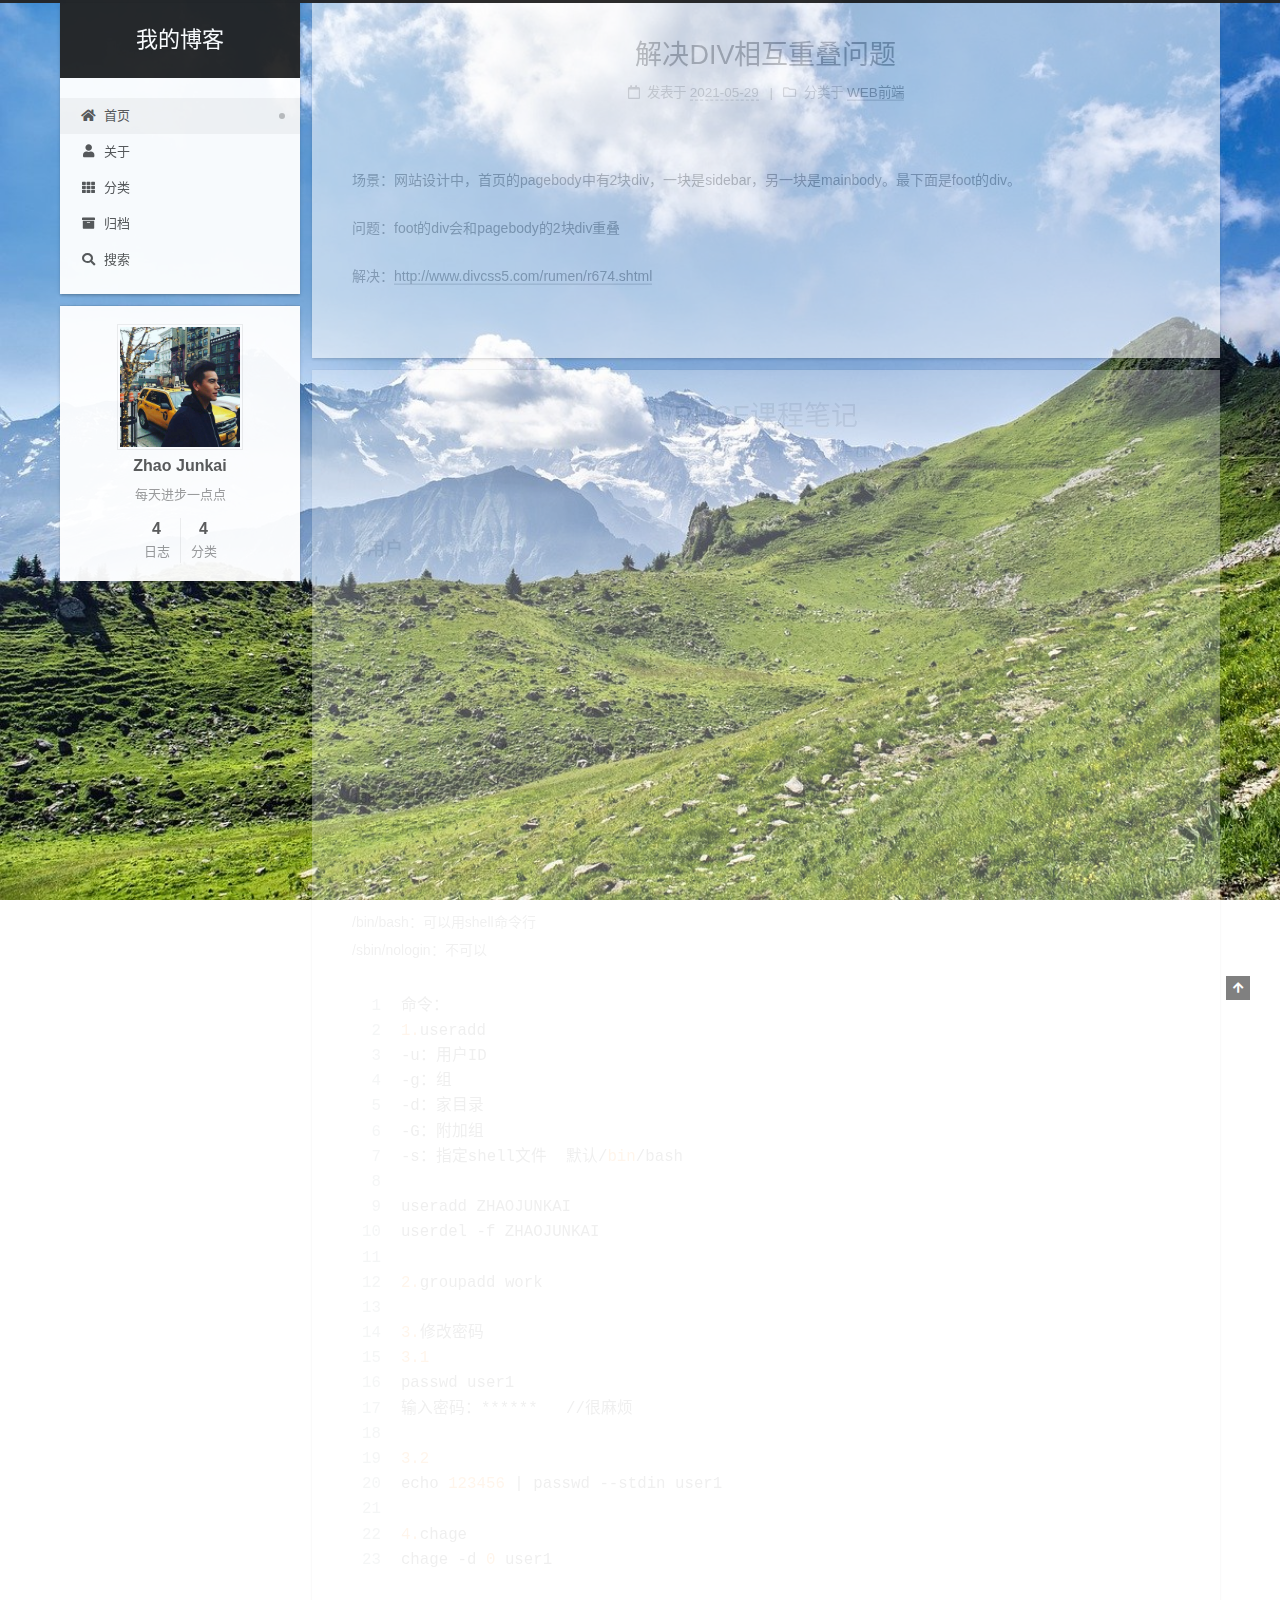
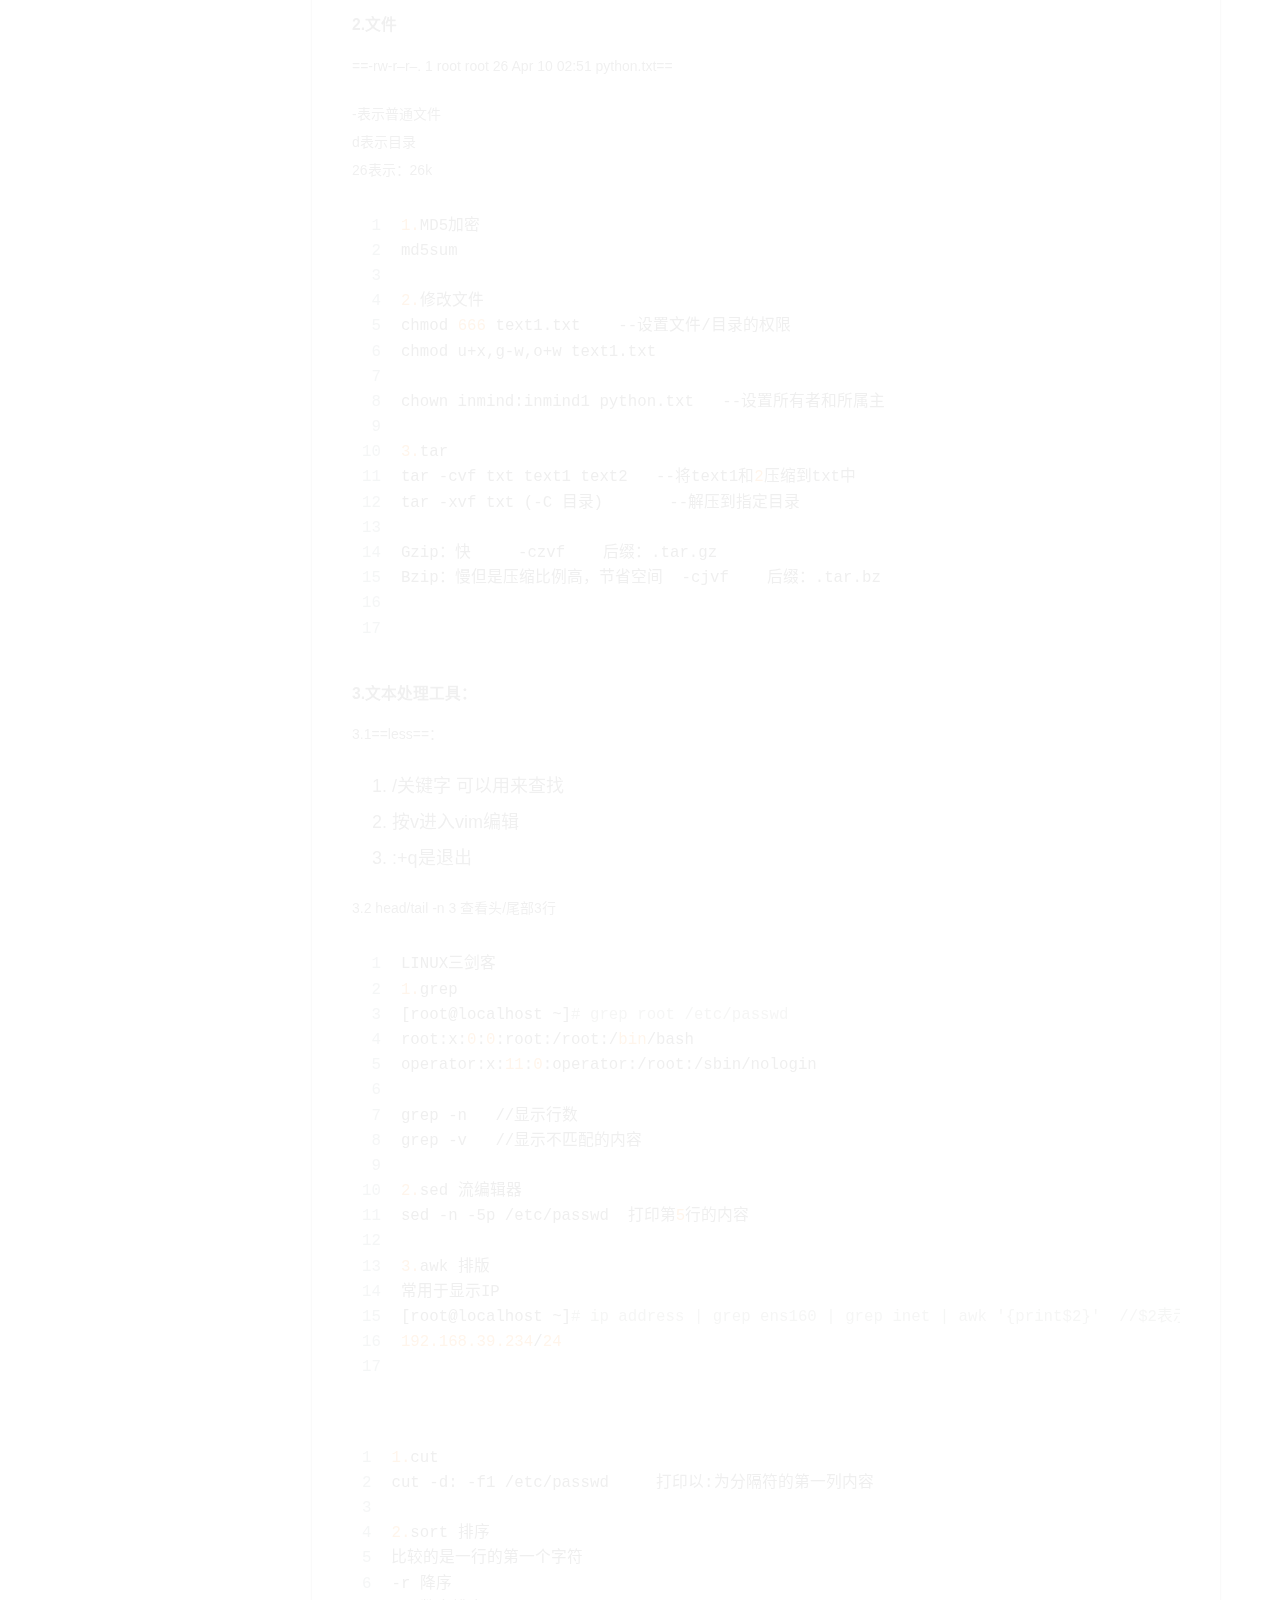
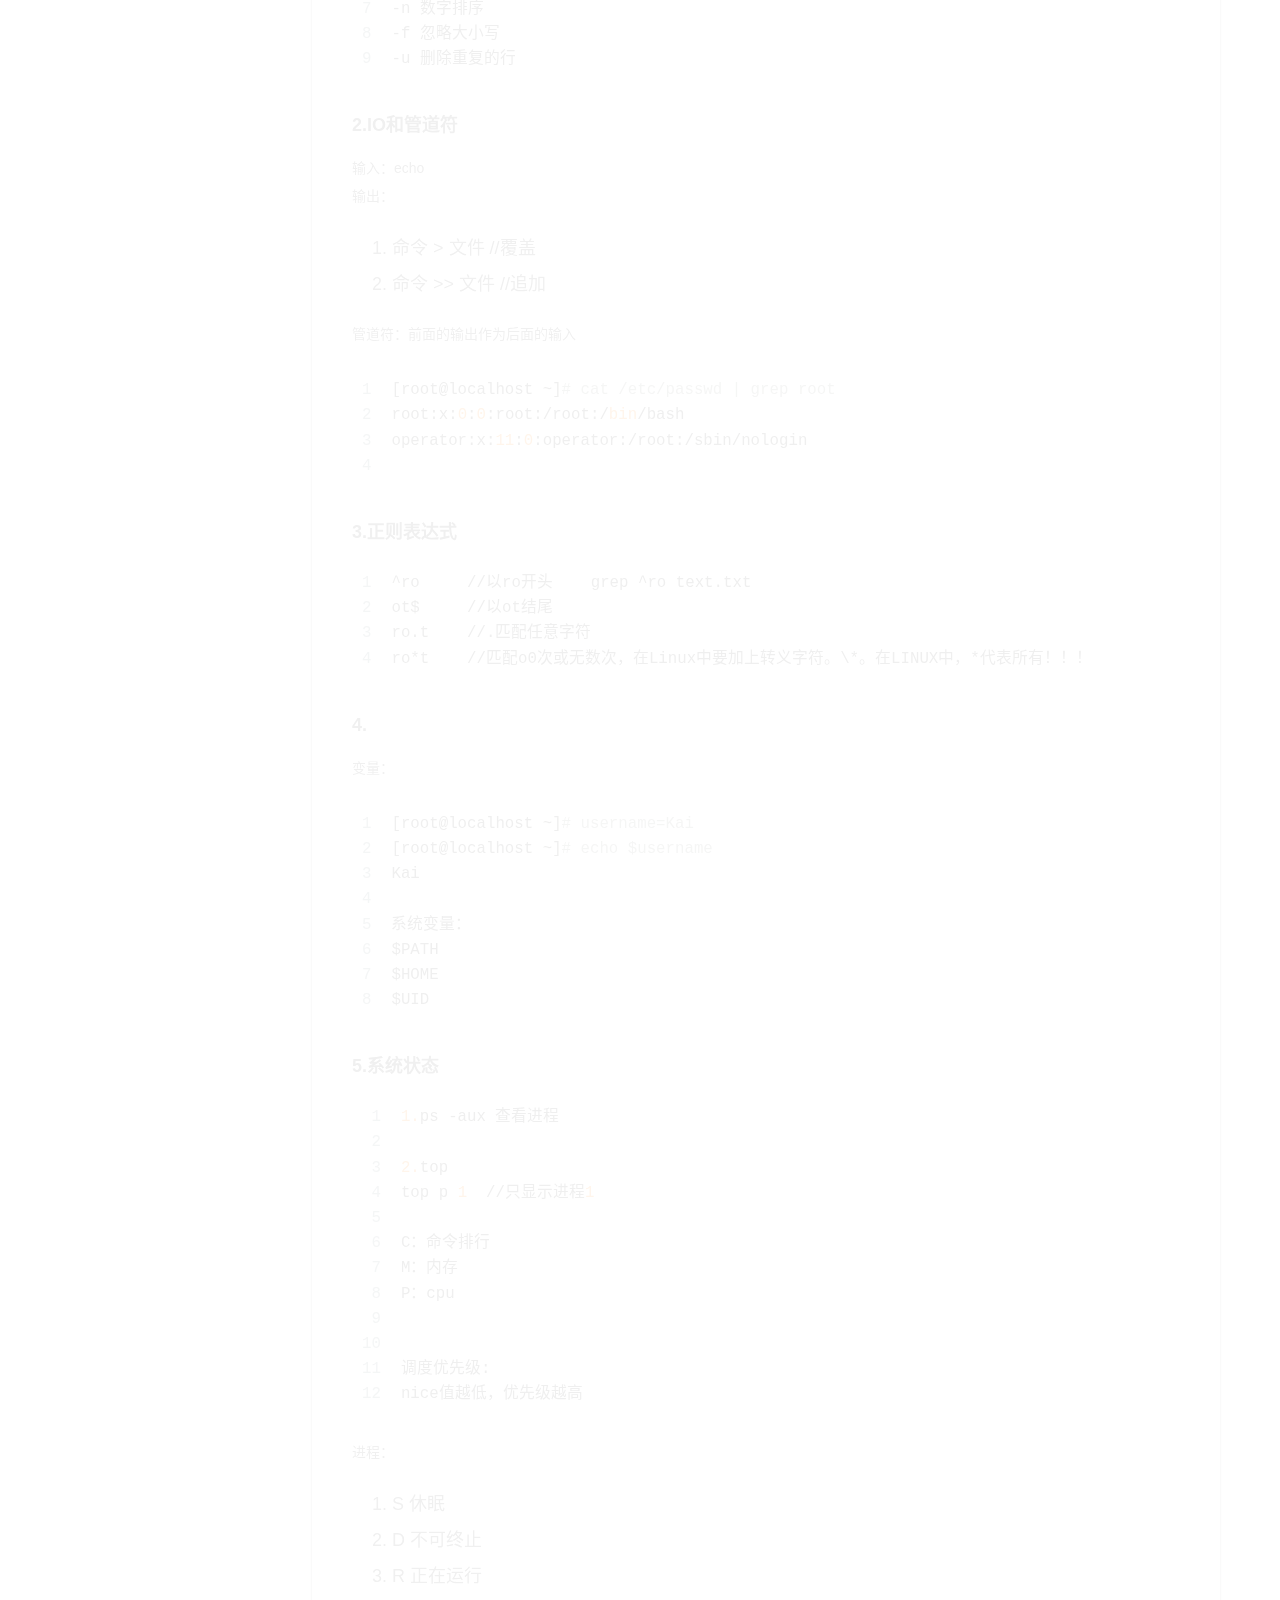
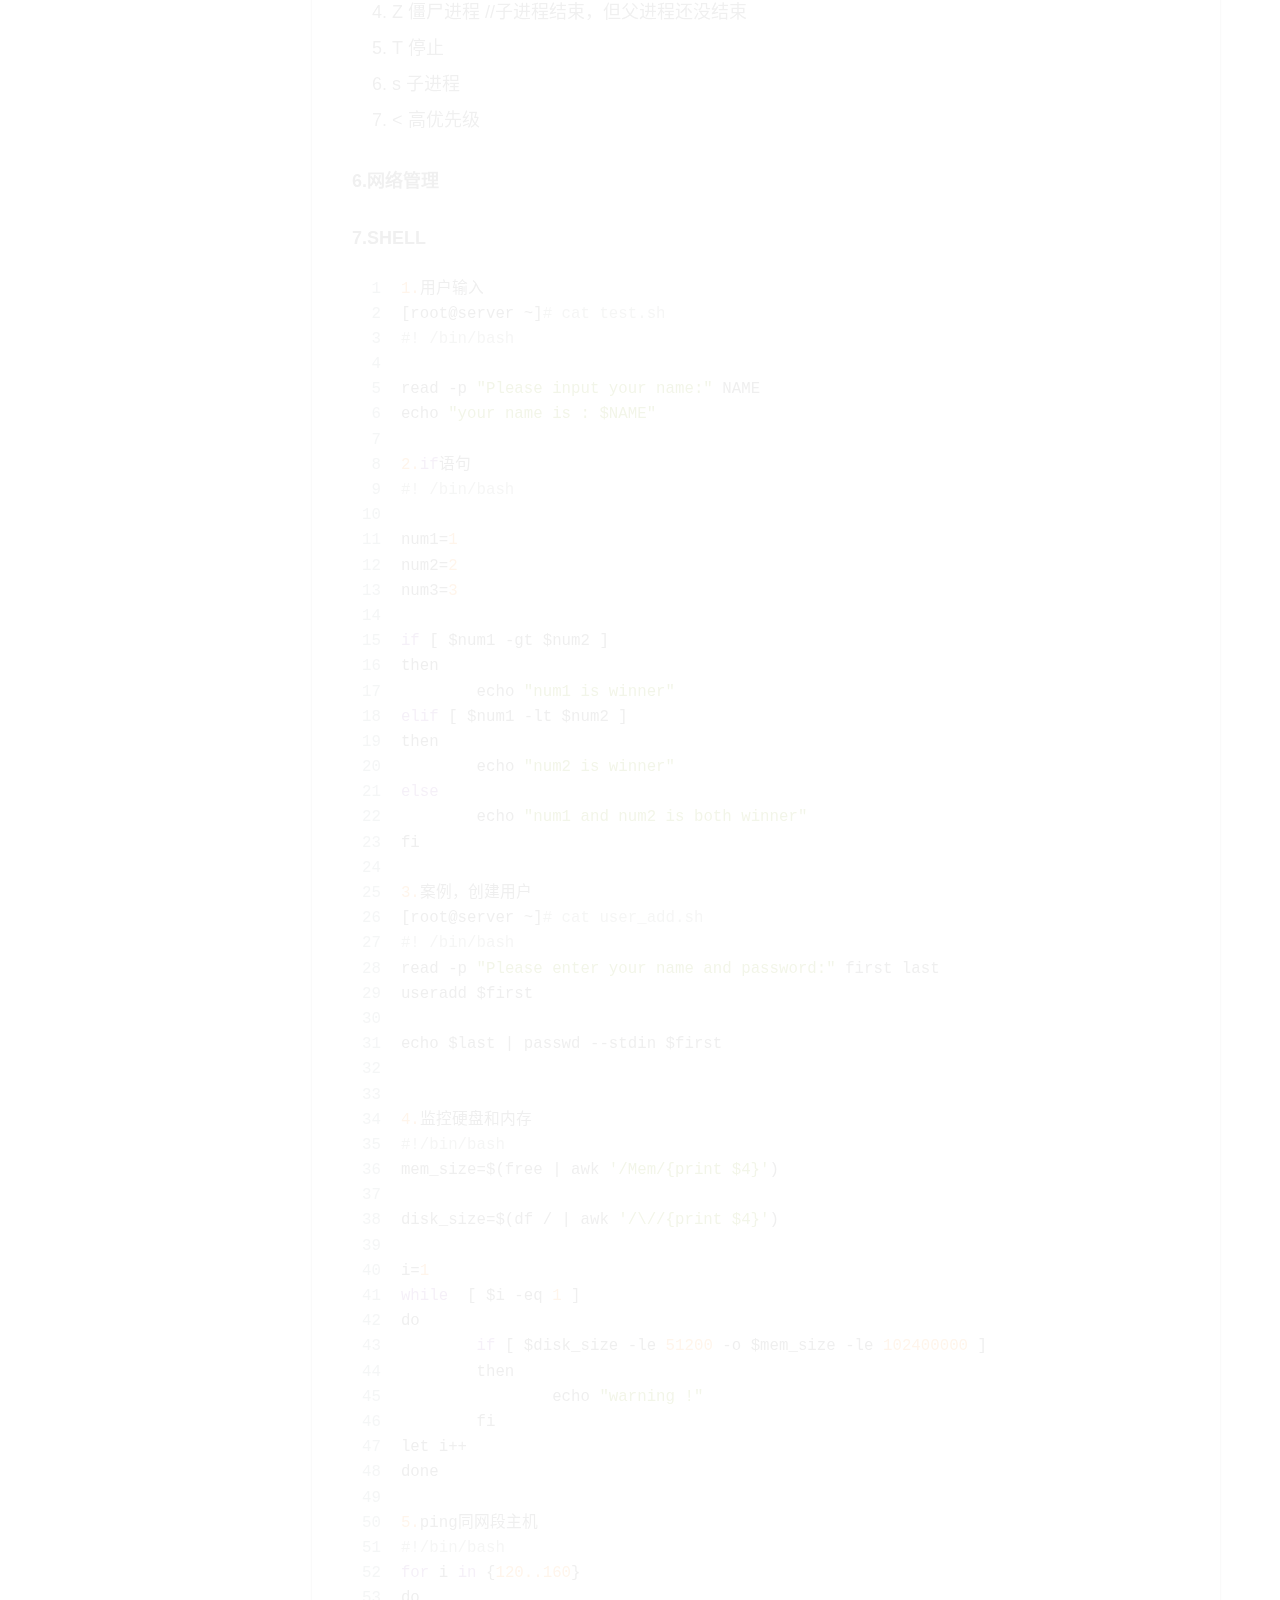
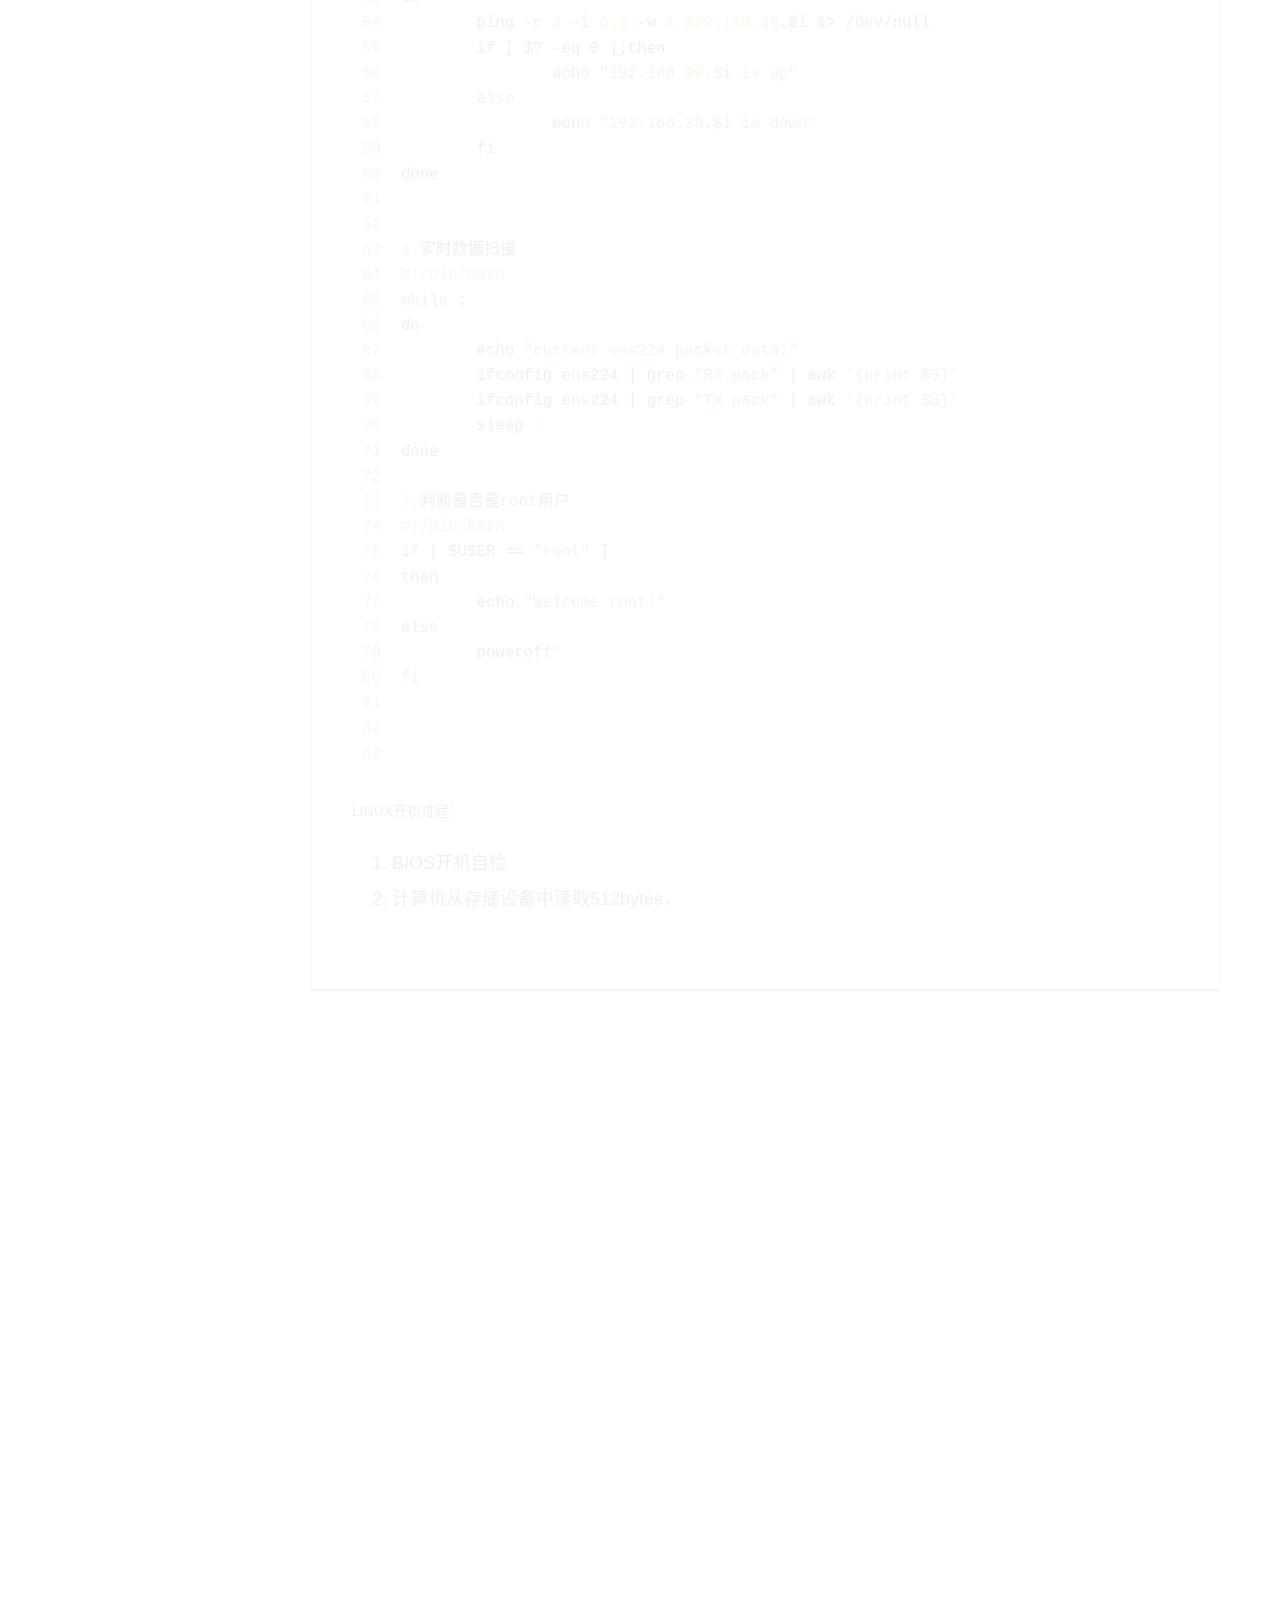
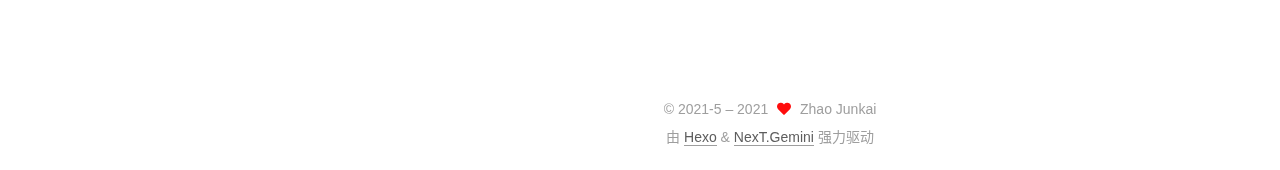
==== commit 5667fb33: "Site updated: 2021-05-29 16:20:15" ====
--- a/index.html
+++ b/index.html
@@ -415,10 +415,16 @@
                 <i class="far fa-calendar"></i>
               </span>
               <span class="post-meta-item-text">发表于</span>
-              
-
-              <time title="创建时间：2021-05-28 16:15:59 / 修改时间：19:59:57" itemprop="dateCreated datePublished" datetime="2021-05-28T16:15:59+08:00">2021-05-28</time>
+
+              <time title="创建时间：2021-05-28 16:15:59" itemprop="dateCreated datePublished" datetime="2021-05-28T16:15:59+08:00">2021-05-28</time>
             </span>
+              <span class="post-meta-item">
+                <span class="post-meta-item-icon">
+                  <i class="far fa-calendar-check"></i>
+                </span>
+                <span class="post-meta-item-text">更新于</span>
+                <time title="修改时间：2021-05-29 16:19:23" itemprop="dateModified" datetime="2021-05-29T16:19:23+08:00">2021-05-29</time>
+              </span>
             <span class="post-meta-item">
               <span class="post-meta-item-icon">
                 <i class="far fa-folder"></i>
@@ -440,24 +446,27 @@
     <div class="post-body" itemprop="articleBody">
 
       
-          <h3 id="1-GIT"><a href="#1-GIT" class="headerlink" title="1.GIT"></a>1.GIT</h3><p><strong>只删除远程仓库，不删除本地仓库</strong></p>
+          <h4 id="GIT"><a href="#GIT" class="headerlink" title="GIT"></a>GIT</h4><p><strong>只删除远程仓库，不删除本地仓库</strong></p>
 <figure class="highlight python"><table><tr><td class="gutter"><pre><span class="line">1</span><br><span class="line">2</span><br><span class="line">3</span><br><span class="line">4</span><br><span class="line">5</span><br></pre></td><td class="code"><pre><span class="line">git rm -r --cached target.txt</span><br><span class="line"></span><br><span class="line">git commit -m <span class="string">&#x27;删除了target&#x27;</span></span><br><span class="line"></span><br><span class="line">git push  origin main</span><br></pre></td></tr></table></figure>
 
 
 
 
 
-<h3 id="2-博客："><a href="#2-博客：" class="headerlink" title="2.博客："></a>2.博客：</h3><h5 id="1-写文章"><a href="#1-写文章" class="headerlink" title="1.写文章"></a>1.写文章</h5><p><a target="_blank" rel="noopener" href="https://blog.csdn.net/wsmrzx/article/details/81478945">https://blog.csdn.net/wsmrzx/article/details/81478945</a></p>
-<h5 id="2-页面cannot-get"><a href="#2-页面cannot-get" class="headerlink" title="2.页面cannot get"></a>2.页面cannot get</h5><p>我犯了一个智障的错误。</p>
+<h4 id="博客："><a href="#博客：" class="headerlink" title="博客："></a>博客：</h4><h5 id="写文章"><a href="#写文章" class="headerlink" title="写文章"></a>写文章</h5><p><a target="_blank" rel="noopener" href="https://blog.csdn.net/wsmrzx/article/details/81478945">https://blog.csdn.net/wsmrzx/article/details/81478945</a></p>
+<h5 id="页面cannot-get"><a href="#页面cannot-get" class="headerlink" title="页面cannot get"></a>页面cannot get</h5><p>我犯了一个智障的错误。</p>
 <p>如果把<code>_posts</code>底下的文章删掉再去<code>hexo s</code>的话，就会出现<code>Cannot Get/</code>的错误。</p>
 <p>找了好久没找到问题所在，后来随便创建了一个md文档，就没有这个毛病了。</p>
 <p>希望没有人跟我犯同样的错，真的是太睿智了。。。</p>
-<h5 id="3-无法创建文章"><a href="#3-无法创建文章" class="headerlink" title="3.无法创建文章"></a>3.无法创建文章</h5><p>D:\Blog\scaffolds下的post文件中的冒号必须是英文冒号</p>
-<h5 id="4-文章没有更新"><a href="#4-文章没有更新" class="headerlink" title="4.文章没有更新"></a>4.文章没有更新</h5><p>尝试将端口号改成3600，再换回4000</p>
+<h5 id="无法创建文章"><a href="#无法创建文章" class="headerlink" title="无法创建文章"></a>无法创建文章</h5><p>D:\Blog\scaffolds下的post文件中的冒号必须是英文冒号</p>
+<h5 id="文章没有更新"><a href="#文章没有更新" class="headerlink" title="文章没有更新"></a>文章没有更新</h5><p>尝试将端口号改成3600，再换回4000</p>
 <p>D:\Blog\node_modules\hexo-server\index.js</p>
-<h5 id="5-修改正文字体大小"><a href="#5-修改正文字体大小" class="headerlink" title="5.修改正文字体大小"></a>5.修改正文字体大小</h5><p>不要更改font-base，而是在base.styl中自己加入如下代码：</p>
+<h5 id="修改正文字体大小"><a href="#修改正文字体大小" class="headerlink" title="修改正文字体大小"></a>修改正文字体大小</h5><p>不要更改font-base，而是在base.styl中自己加入如下代码：</p>
 <p> article p{<br>font-size:14px;<br>}</p>
 <p>font-size-base ==除了标题外的字体大小</p>
+<h5 id="设置背景图片"><a href="#设置背景图片" class="headerlink" title="设置背景图片"></a>设置背景图片</h5><p>打开themes\next\source\css_common\scaffolding的base.styl，对代码做以下修改：</p>
+<figure class="highlight php"><table><tr><td class="gutter"><pre><span class="line">1</span><br><span class="line">2</span><br><span class="line">3</span><br><span class="line">4</span><br><span class="line">5</span><br><span class="line">6</span><br><span class="line">7</span><br><span class="line">8</span><br><span class="line">9</span><br><span class="line">10</span><br><span class="line">11</span><br><span class="line">12</span><br><span class="line">13</span><br><span class="line">14</span><br><span class="line">15</span><br><span class="line">16</span><br><span class="line">17</span><br><span class="line">18</span><br><span class="line">19</span><br></pre></td><td class="code"><pre><span class="line">body &#123;</span><br><span class="line">  background: url(/images/background.jpg); <span class="comment">//图片位置或网址</span></span><br><span class="line">    <span class="comment">//https://source.unsplash.com/random/1600x900  这是我看到的网上教程常用的随机背景图API，感觉图片比较普通</span></span><br><span class="line">    <span class="comment">//https://s0.xinger.ink/acgimg/acgurl.php   来自某神秘网站，二次元，里面很多图片都特别好看，但有些尺度比较大，慎用</span></span><br><span class="line">  background-repeat: no-repeat;</span><br><span class="line">  background-attachment:fixed;</span><br><span class="line">  background-size: cover;</span><br><span class="line">  color: <span class="keyword">var</span>(--text-color);<span class="comment">//文本颜色</span></span><br><span class="line">  font-family: <span class="variable">$font</span>-family-base;<span class="comment">//字体</span></span><br><span class="line">  font-size: <span class="variable">$font</span>-size-base;<span class="comment">//文字大小  修改示例：2vh</span></span><br><span class="line">  line-height: <span class="variable">$line</span>-height-base;<span class="comment">//行距 修改示例：2vh</span></span><br><span class="line">  opacity: <span class="number">0.9</span>; <span class="comment">//不透明度</span></span><br><span class="line"></span><br><span class="line">  +tablet-mobile() &#123;</span><br><span class="line">    <span class="comment">// Remove the padding of body when the sidebar is open.</span></span><br><span class="line">    padding-left: <span class="number">0</span> !important;</span><br><span class="line">    padding-right: <span class="number">0</span> !important;</span><br><span class="line">  &#125;</span><br><span class="line">&#125;</span><br></pre></td></tr></table></figure>
+
 
       
     </div>
--- a/css/main.css
+++ b/css/main.css
@@ -178,7 +178,11 @@
   height: 100%;
 }
 body {
-  background: var(--body-bg-color);
+  background: url("/images/mountain-6253669_1280.jpg");
+  background-repeat: no-repeat;
+  background-attachment: fixed;
+  background-size: cover;
+  opacity: 0.95;
   color: var(--text-color);
   font-family: 'Lato', "PingFang SC", "Microsoft YaHei", sans-serif;
   font-size: 16px;
@@ -1171,7 +1175,7 @@
 }
 .links-of-author a::before,
 .links-of-author span.exturl::before {
-  background: #c3ffa4;
+  background: #d94018;
   border-radius: 50%;
   content: ' ';
   display: inline-block;
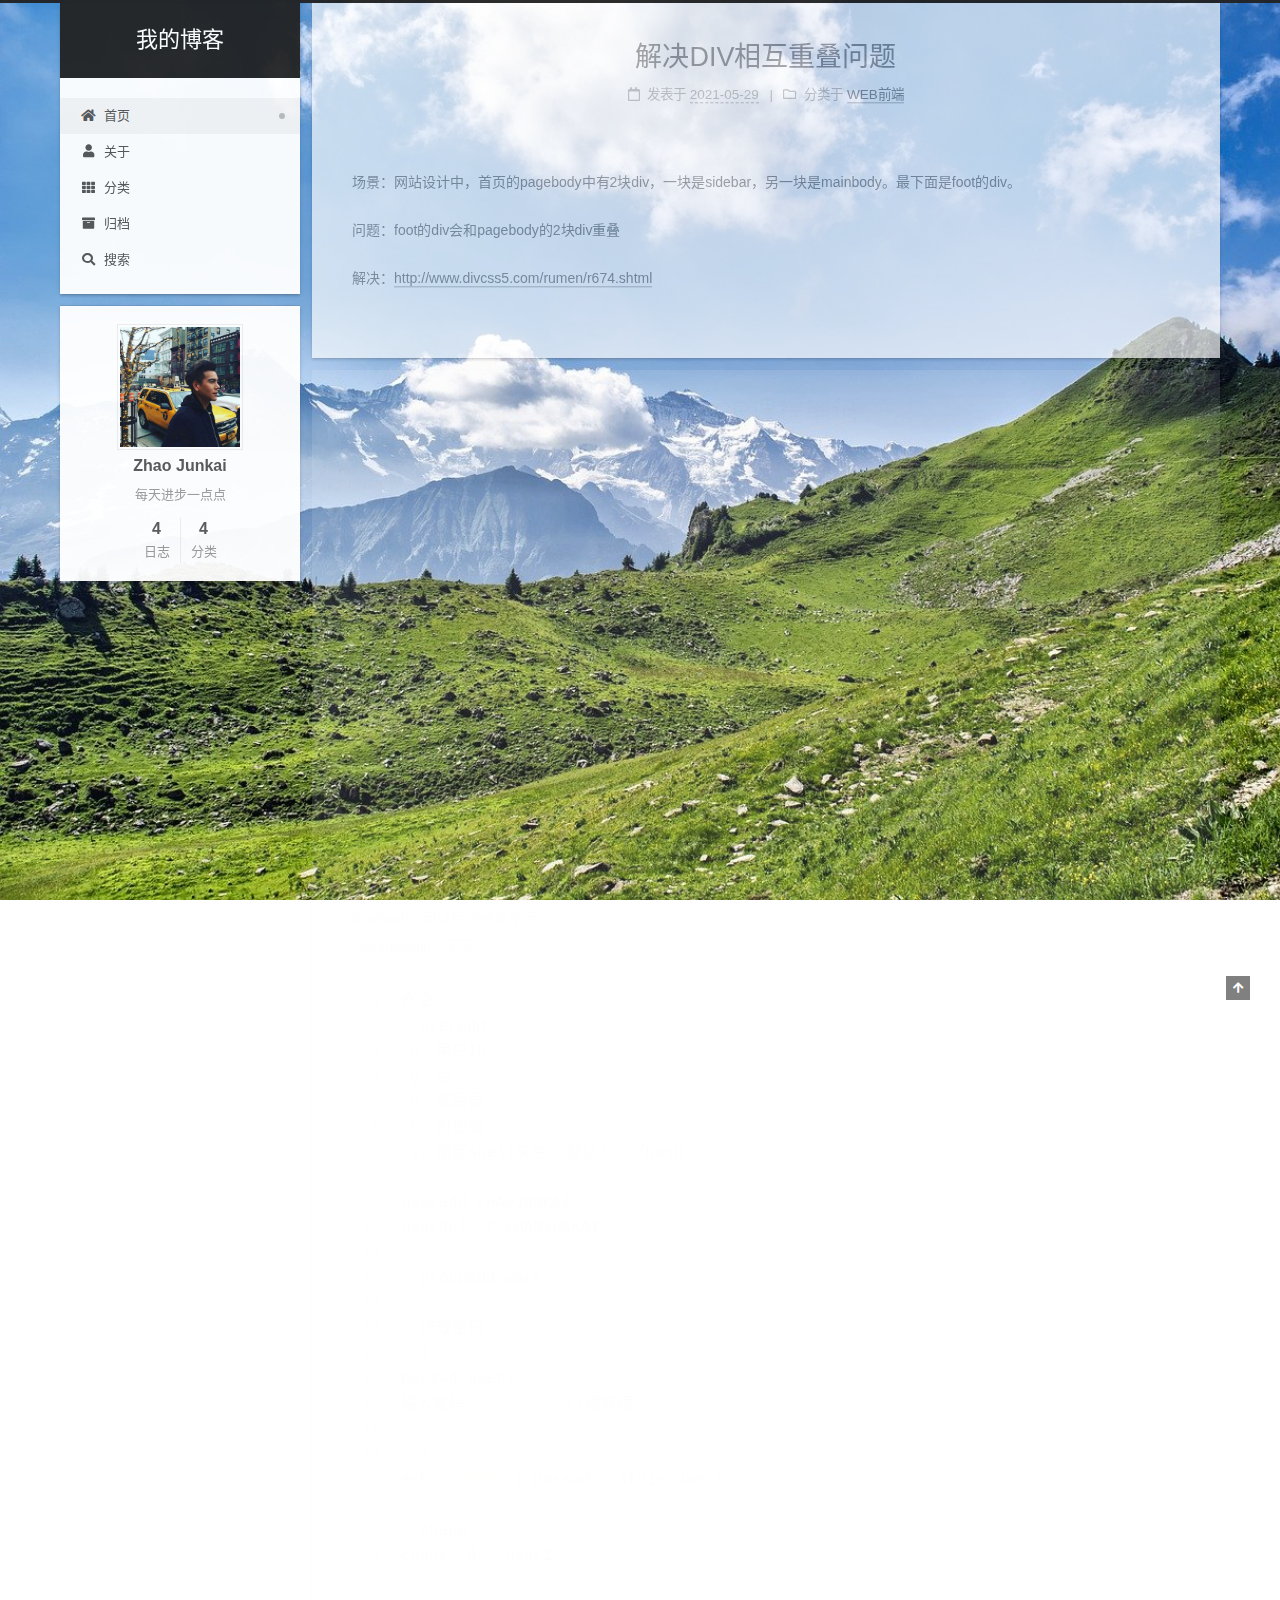
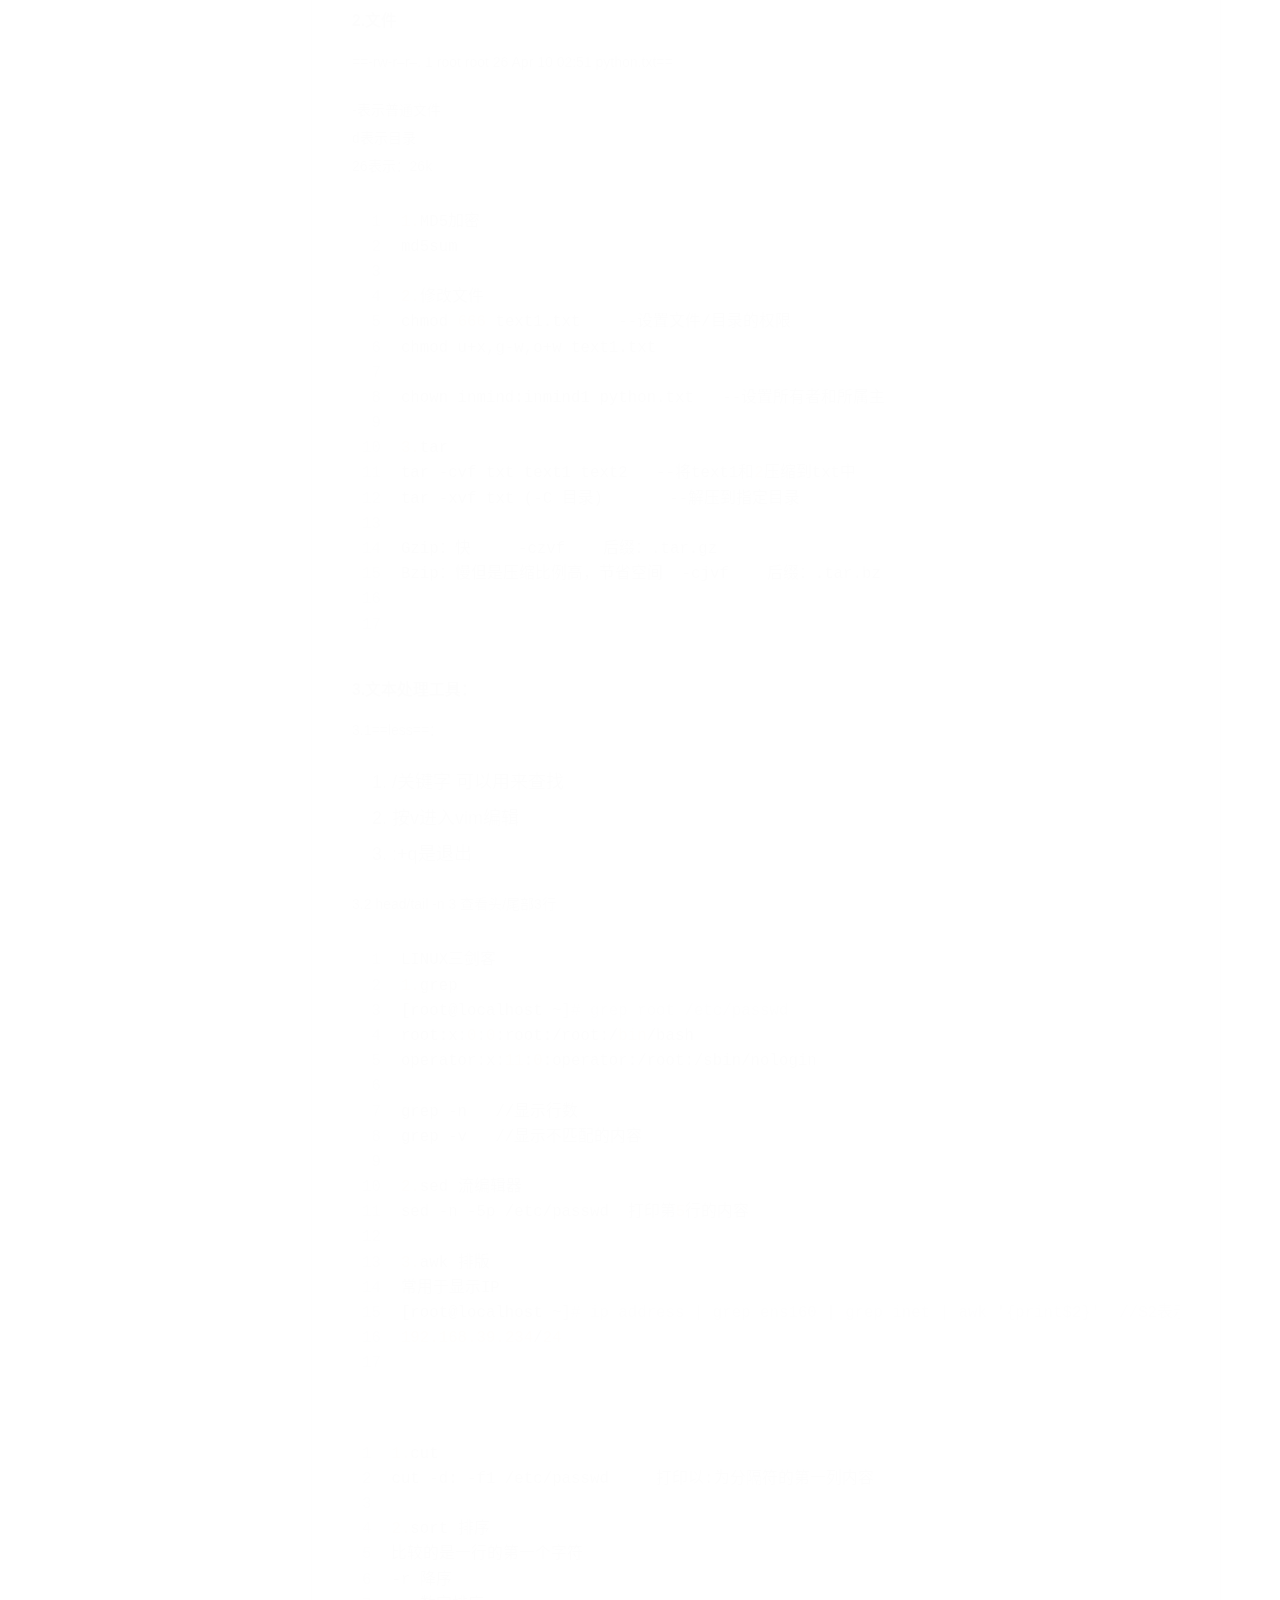
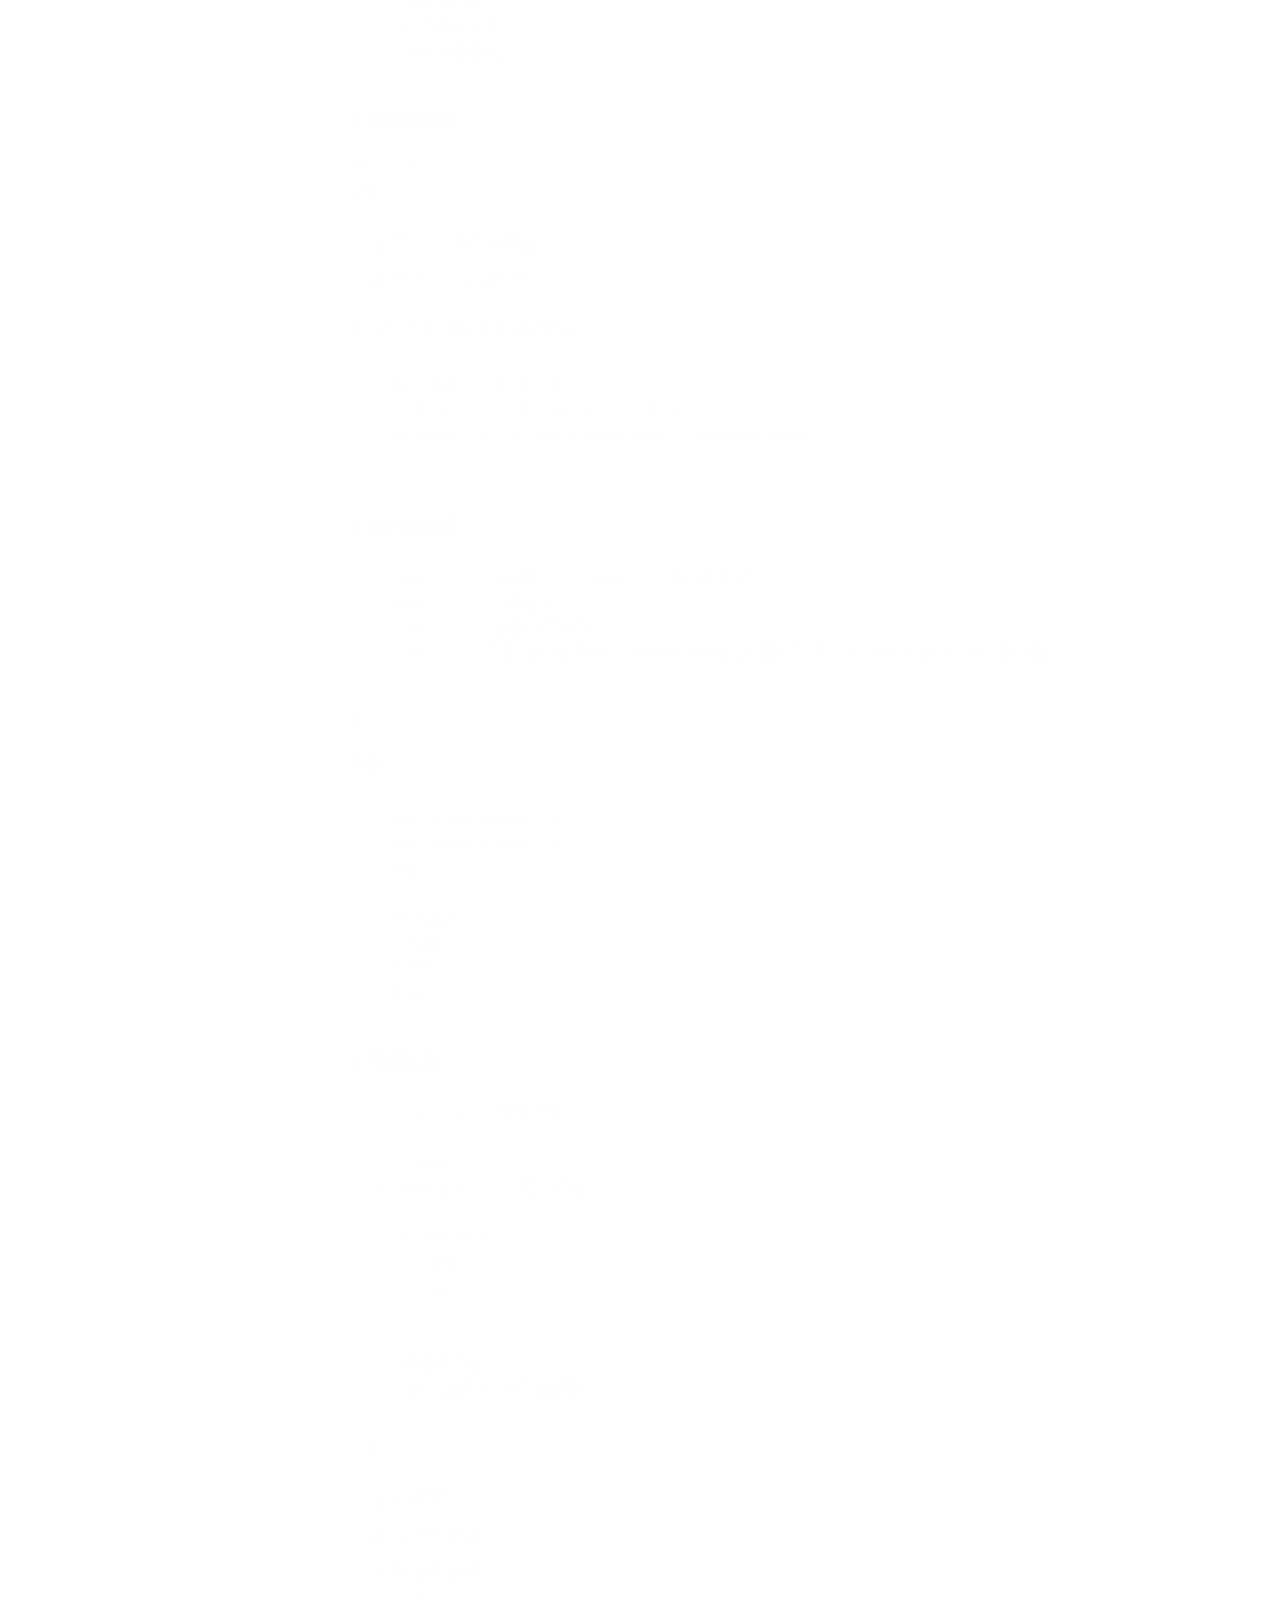
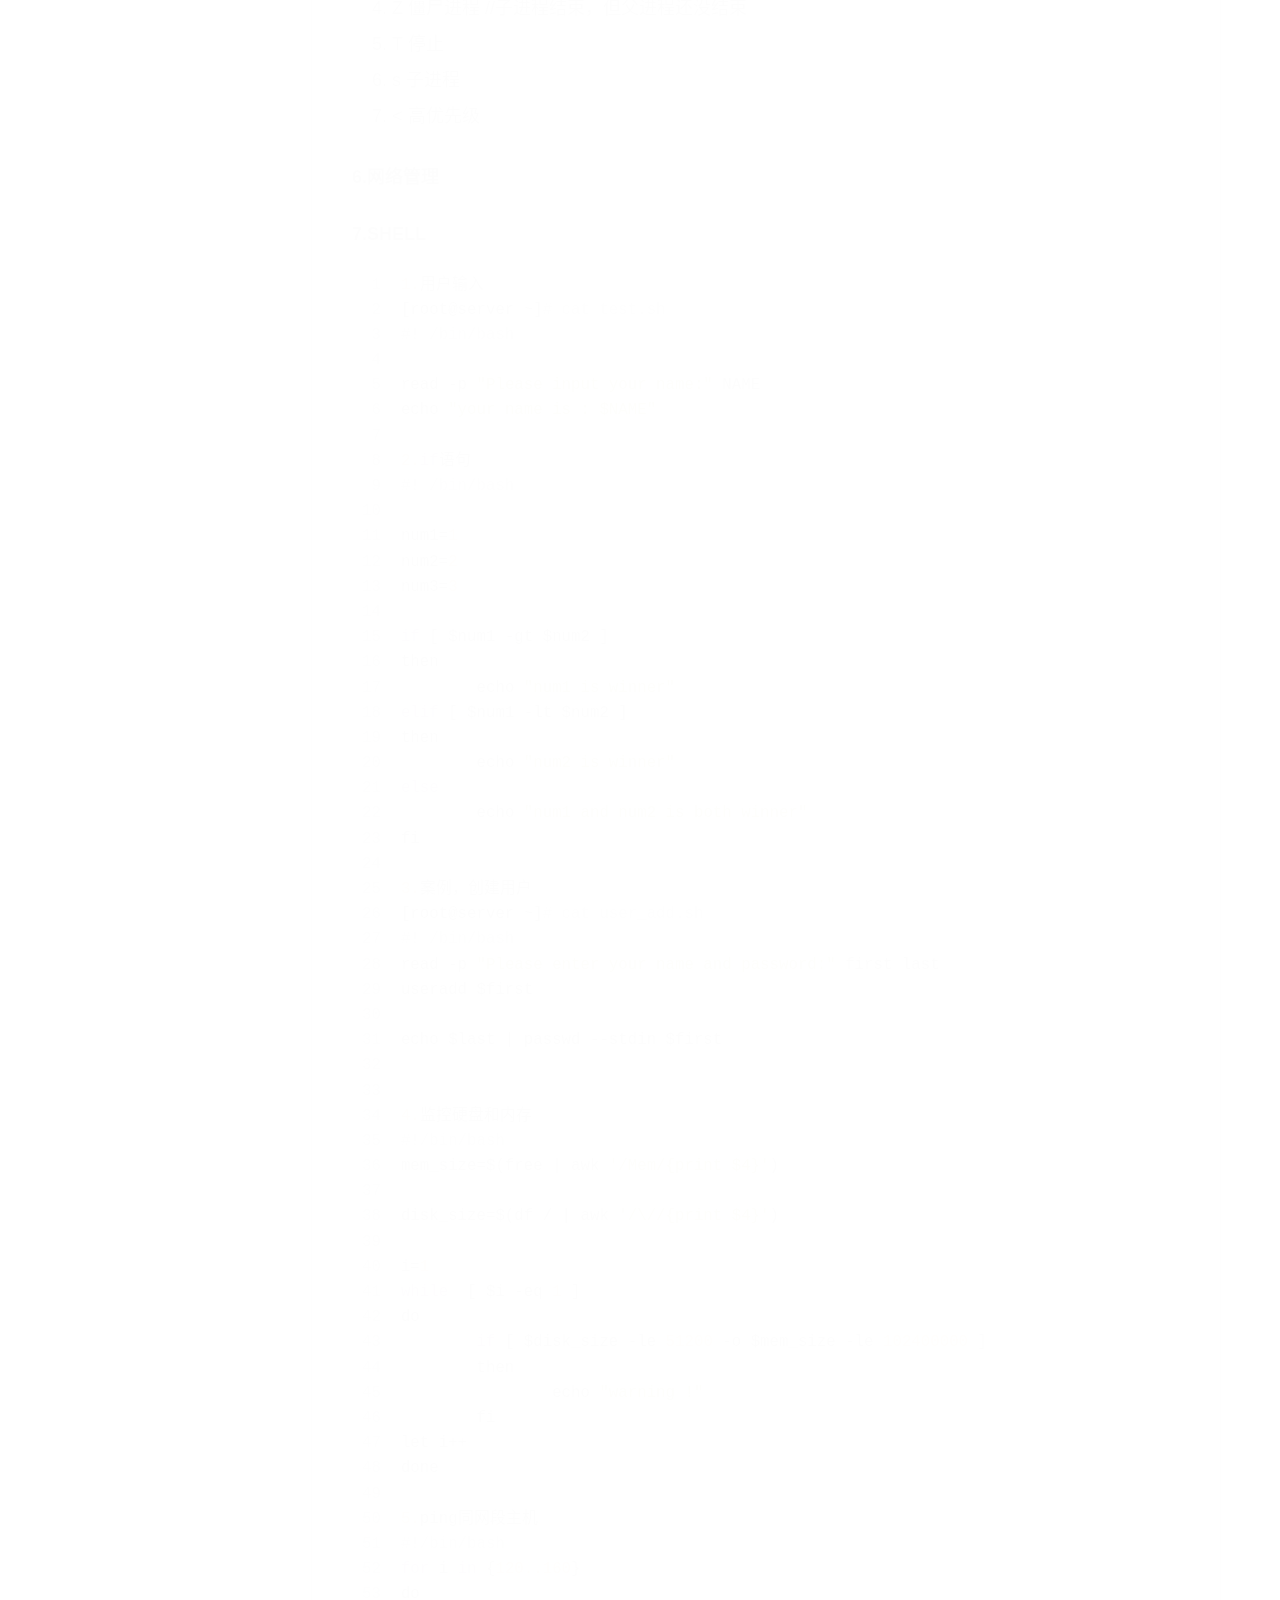
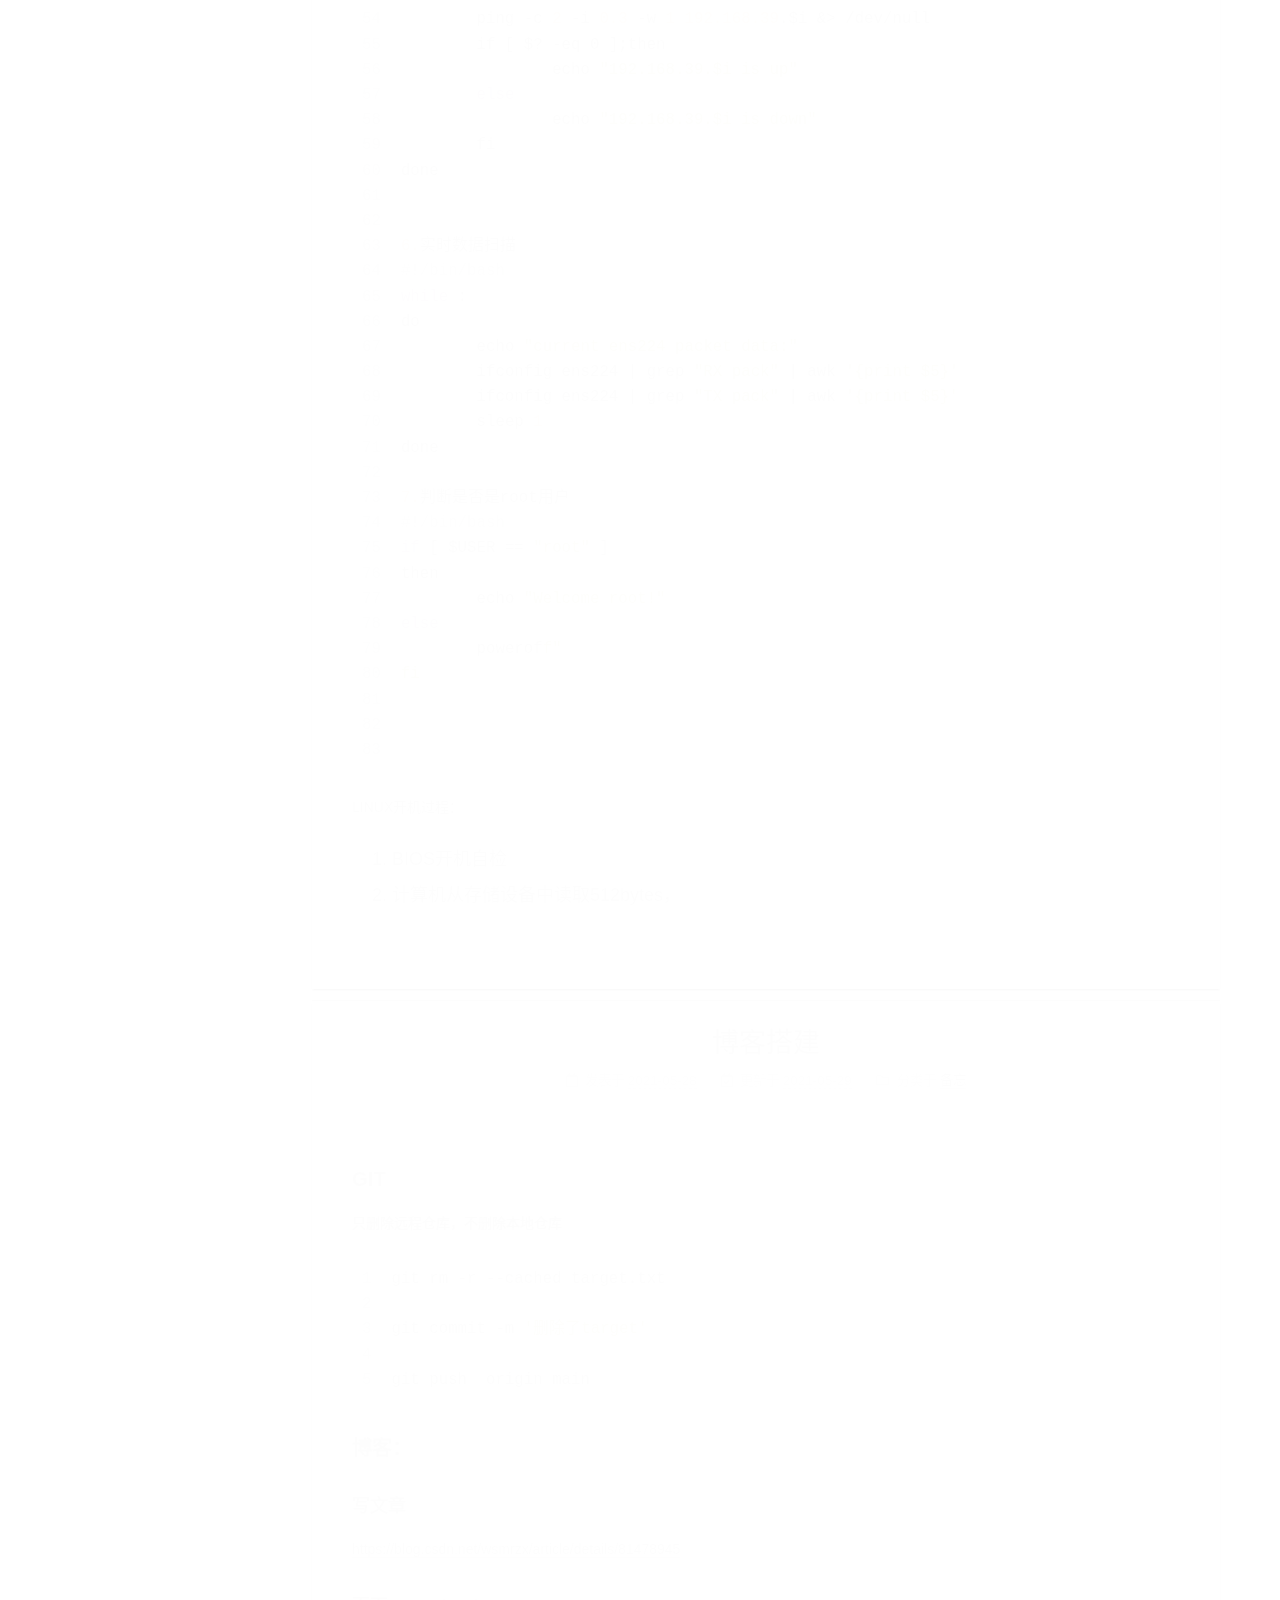
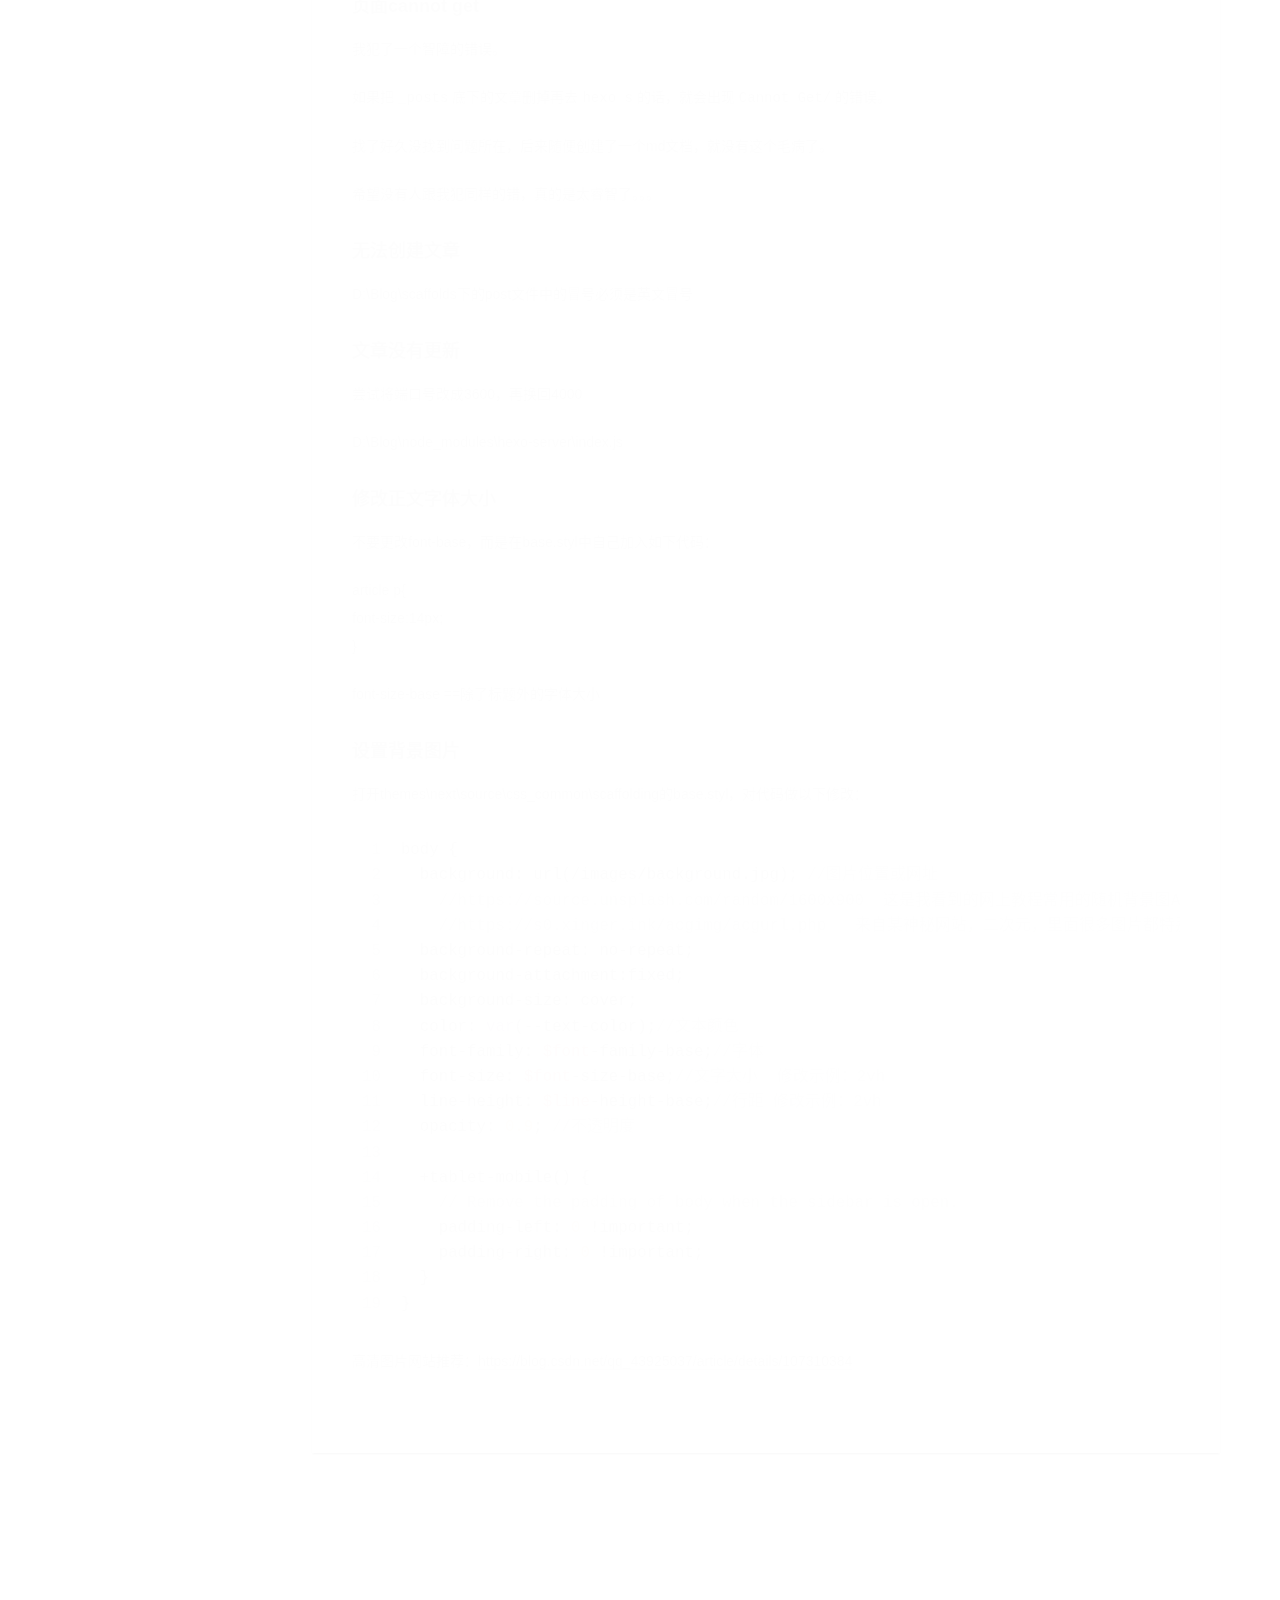
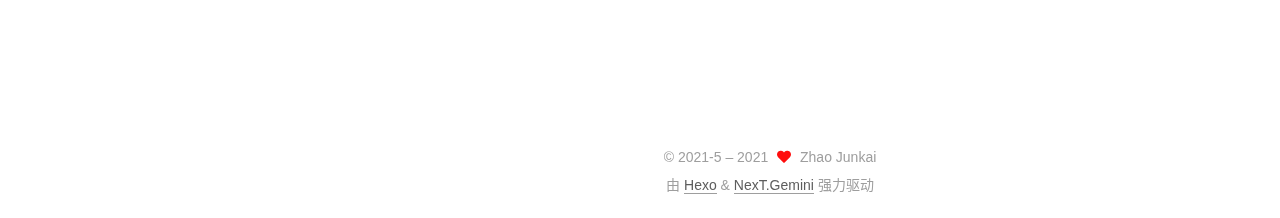
==== commit 306bd270: "Site updated: 2021-05-29 16:22:33" ====
--- a/index.html
+++ b/index.html
@@ -423,7 +423,7 @@
                   <i class="far fa-calendar-check"></i>
                 </span>
                 <span class="post-meta-item-text">更新于</span>
-                <time title="修改时间：2021-05-29 16:19:23" itemprop="dateModified" datetime="2021-05-29T16:19:23+08:00">2021-05-29</time>
+                <time title="修改时间：2021-05-29 16:22:19" itemprop="dateModified" datetime="2021-05-29T16:22:19+08:00">2021-05-29</time>
               </span>
             <span class="post-meta-item">
               <span class="post-meta-item-icon">
@@ -467,6 +467,9 @@
 <h5 id="设置背景图片"><a href="#设置背景图片" class="headerlink" title="设置背景图片"></a>设置背景图片</h5><p>打开themes\next\source\css_common\scaffolding的base.styl，对代码做以下修改：</p>
 <figure class="highlight php"><table><tr><td class="gutter"><pre><span class="line">1</span><br><span class="line">2</span><br><span class="line">3</span><br><span class="line">4</span><br><span class="line">5</span><br><span class="line">6</span><br><span class="line">7</span><br><span class="line">8</span><br><span class="line">9</span><br><span class="line">10</span><br><span class="line">11</span><br><span class="line">12</span><br><span class="line">13</span><br><span class="line">14</span><br><span class="line">15</span><br><span class="line">16</span><br><span class="line">17</span><br><span class="line">18</span><br><span class="line">19</span><br></pre></td><td class="code"><pre><span class="line">body &#123;</span><br><span class="line">  background: url(/images/background.jpg); <span class="comment">//图片位置或网址</span></span><br><span class="line">    <span class="comment">//https://source.unsplash.com/random/1600x900  这是我看到的网上教程常用的随机背景图API，感觉图片比较普通</span></span><br><span class="line">    <span class="comment">//https://s0.xinger.ink/acgimg/acgurl.php   来自某神秘网站，二次元，里面很多图片都特别好看，但有些尺度比较大，慎用</span></span><br><span class="line">  background-repeat: no-repeat;</span><br><span class="line">  background-attachment:fixed;</span><br><span class="line">  background-size: cover;</span><br><span class="line">  color: <span class="keyword">var</span>(--text-color);<span class="comment">//文本颜色</span></span><br><span class="line">  font-family: <span class="variable">$font</span>-family-base;<span class="comment">//字体</span></span><br><span class="line">  font-size: <span class="variable">$font</span>-size-base;<span class="comment">//文字大小  修改示例：2vh</span></span><br><span class="line">  line-height: <span class="variable">$line</span>-height-base;<span class="comment">//行距 修改示例：2vh</span></span><br><span class="line">  opacity: <span class="number">0.9</span>; <span class="comment">//不透明度</span></span><br><span class="line"></span><br><span class="line">  +tablet-mobile() &#123;</span><br><span class="line">    <span class="comment">// Remove the padding of body when the sidebar is open.</span></span><br><span class="line">    padding-left: <span class="number">0</span> !important;</span><br><span class="line">    padding-right: <span class="number">0</span> !important;</span><br><span class="line">  &#125;</span><br><span class="line">&#125;</span><br></pre></td></tr></table></figure>
 
+
+
+<p>高清图片网站推荐：<a target="_blank" rel="noopener" href="https://blog.csdn.net/qq_43925037/article/details/107310384">https://blog.csdn.net/qq_43925037/article/details/107310384</a></p>
 
       
     </div>
--- a/css/main.css
+++ b/css/main.css
@@ -1175,7 +1175,7 @@
 }
 .links-of-author a::before,
 .links-of-author span.exturl::before {
-  background: #d94018;
+  background: #fff;
   border-radius: 50%;
   content: ' ';
   display: inline-block;
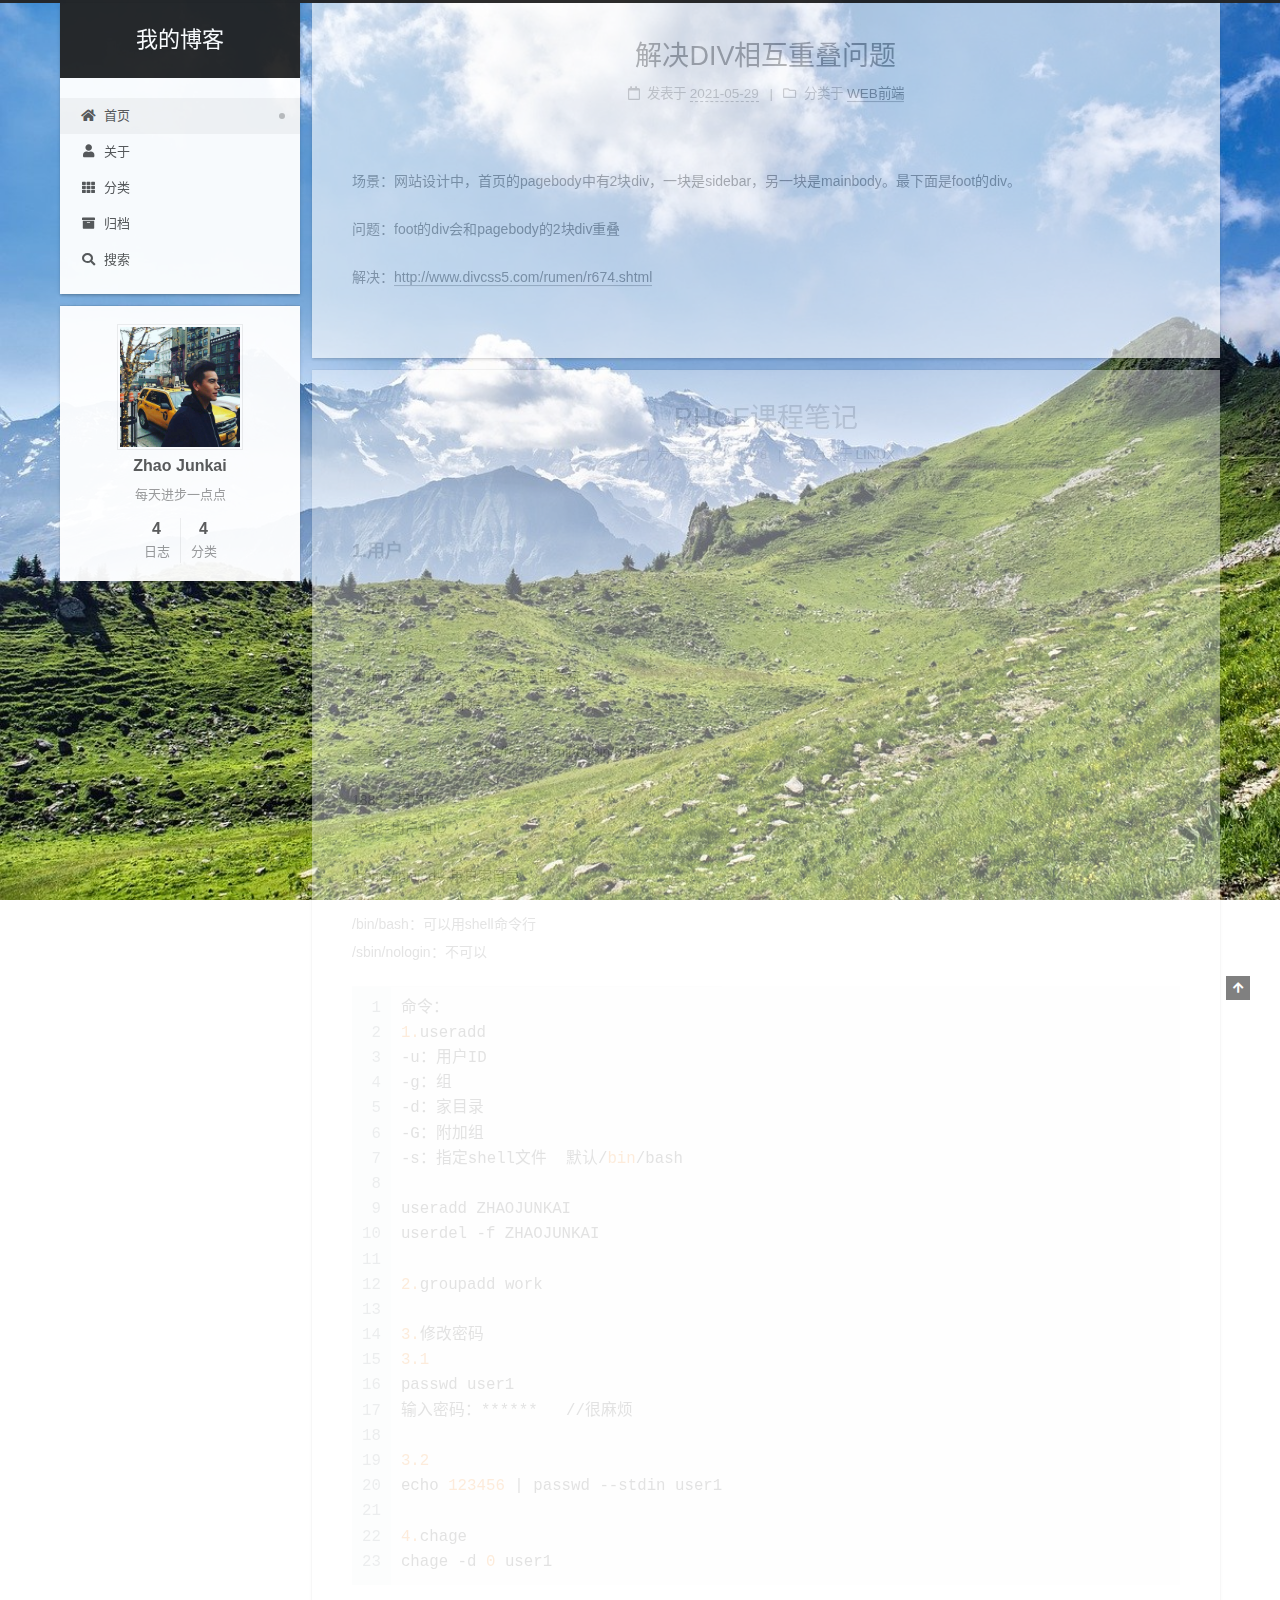
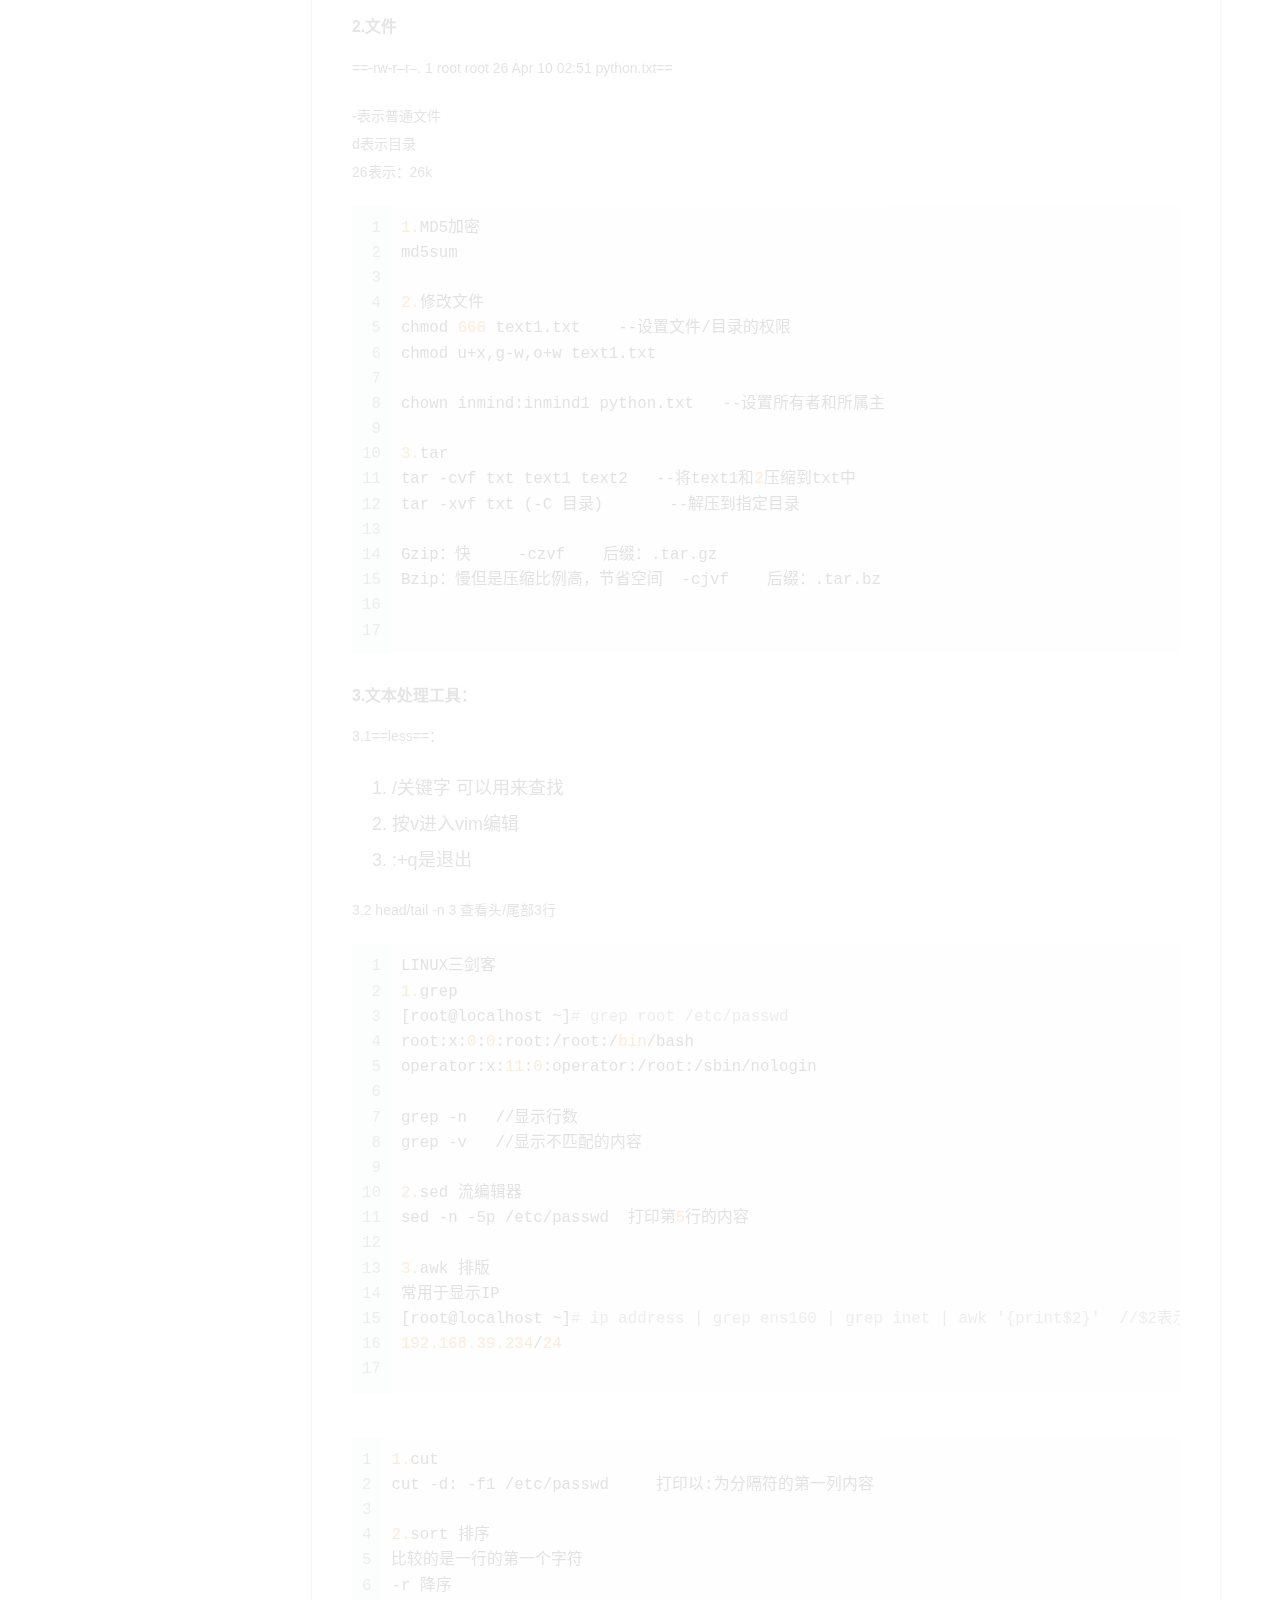
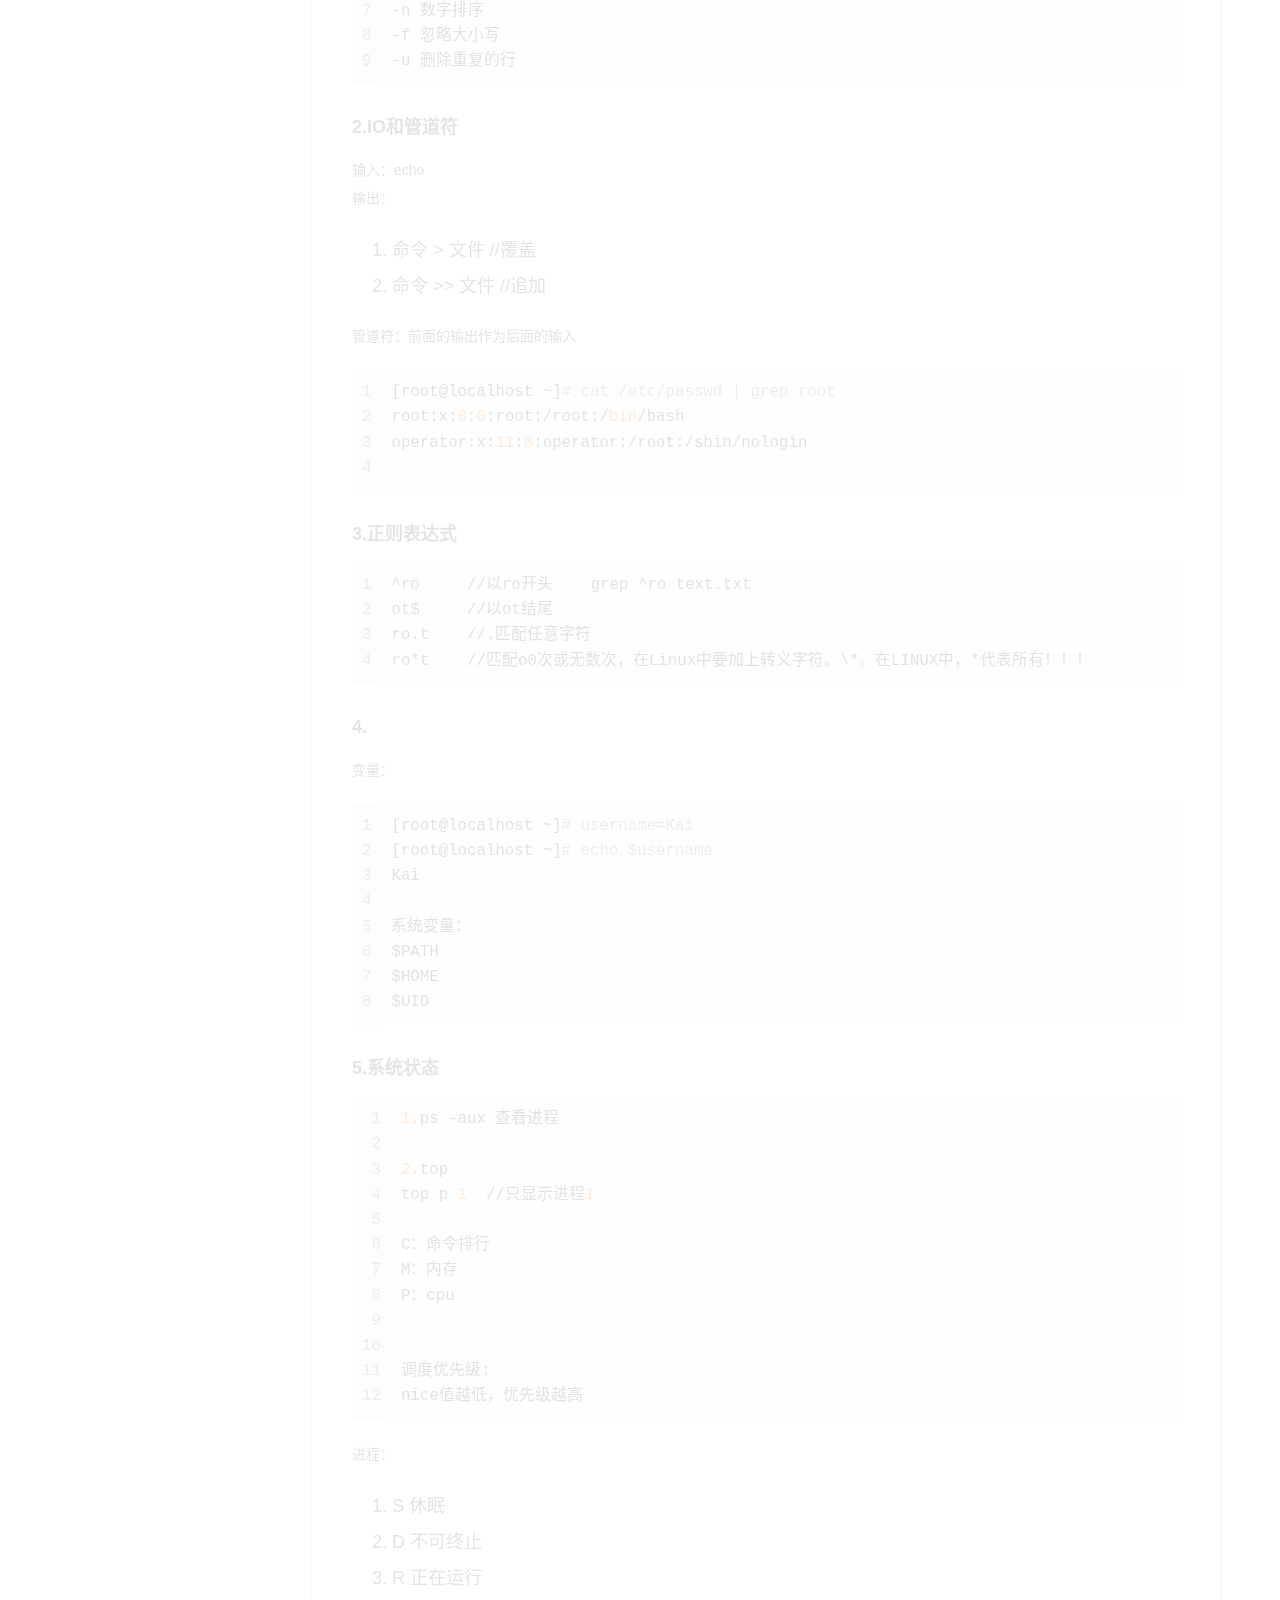
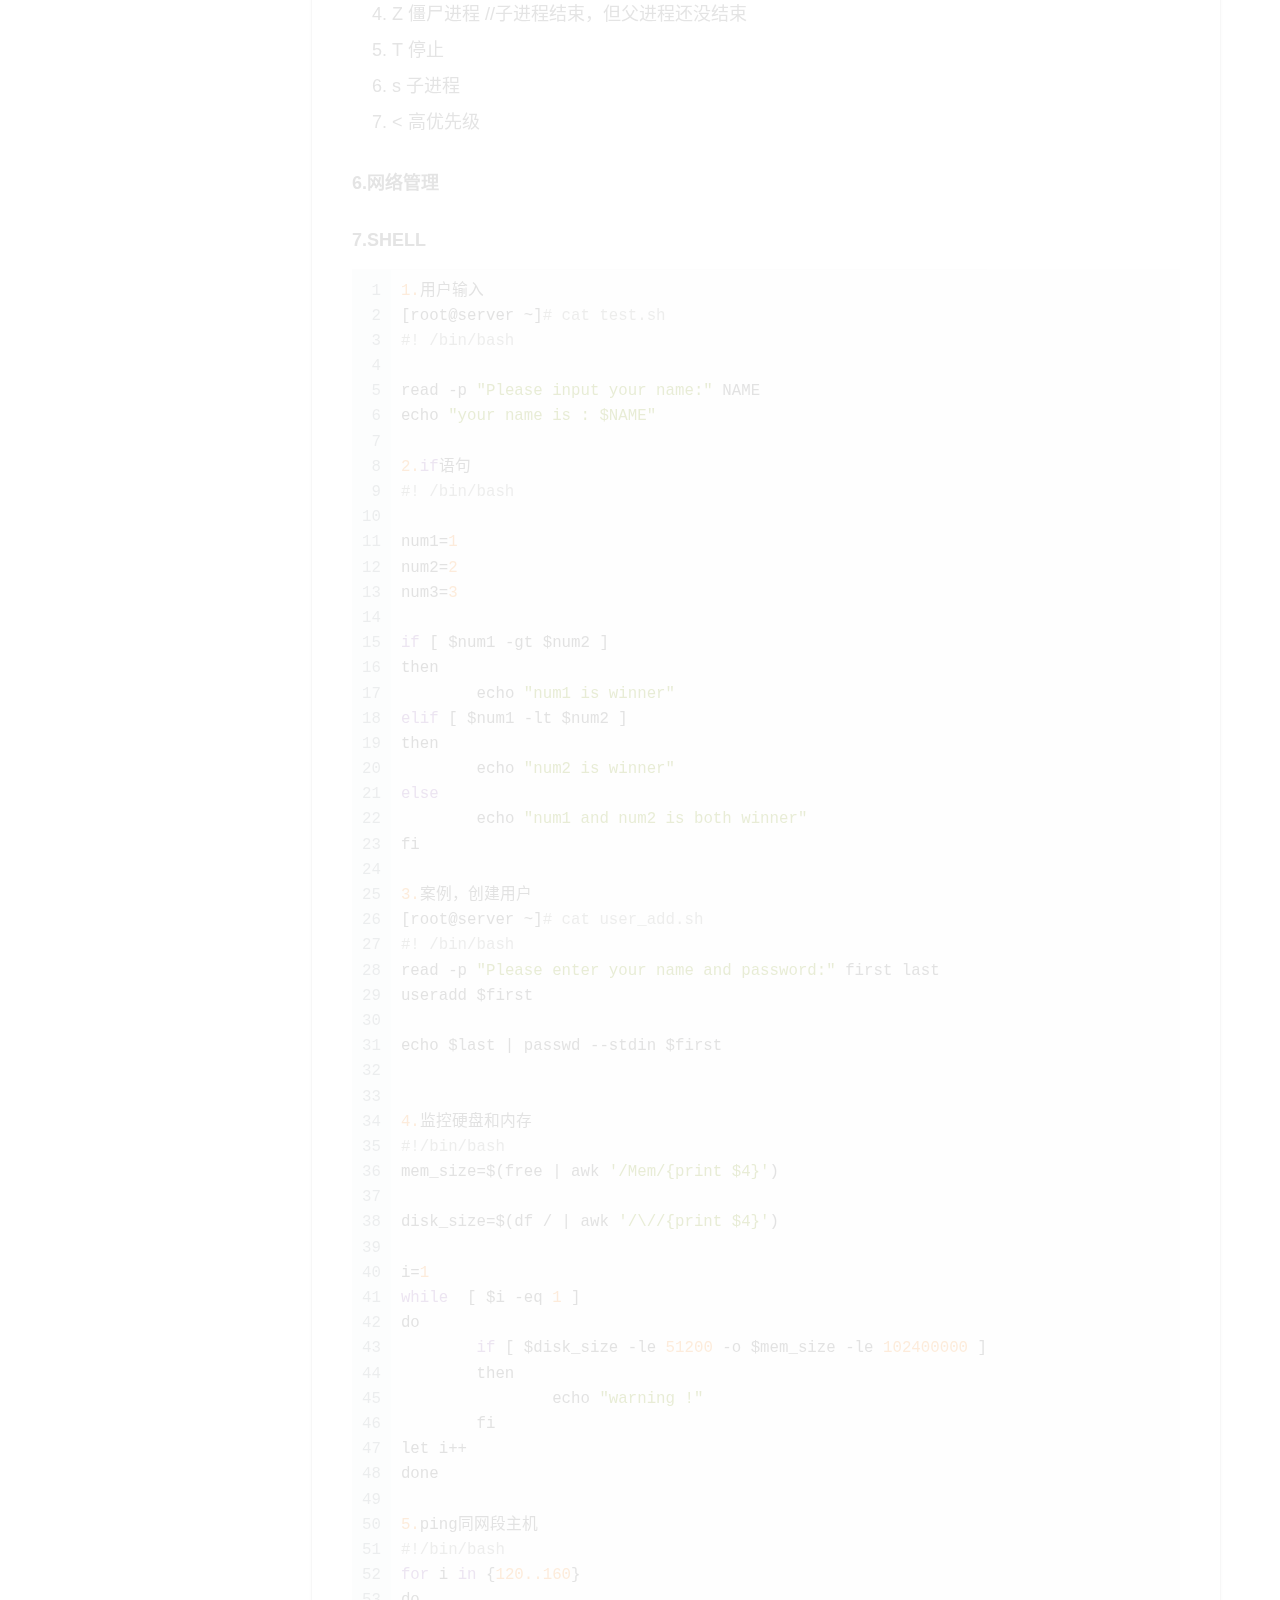
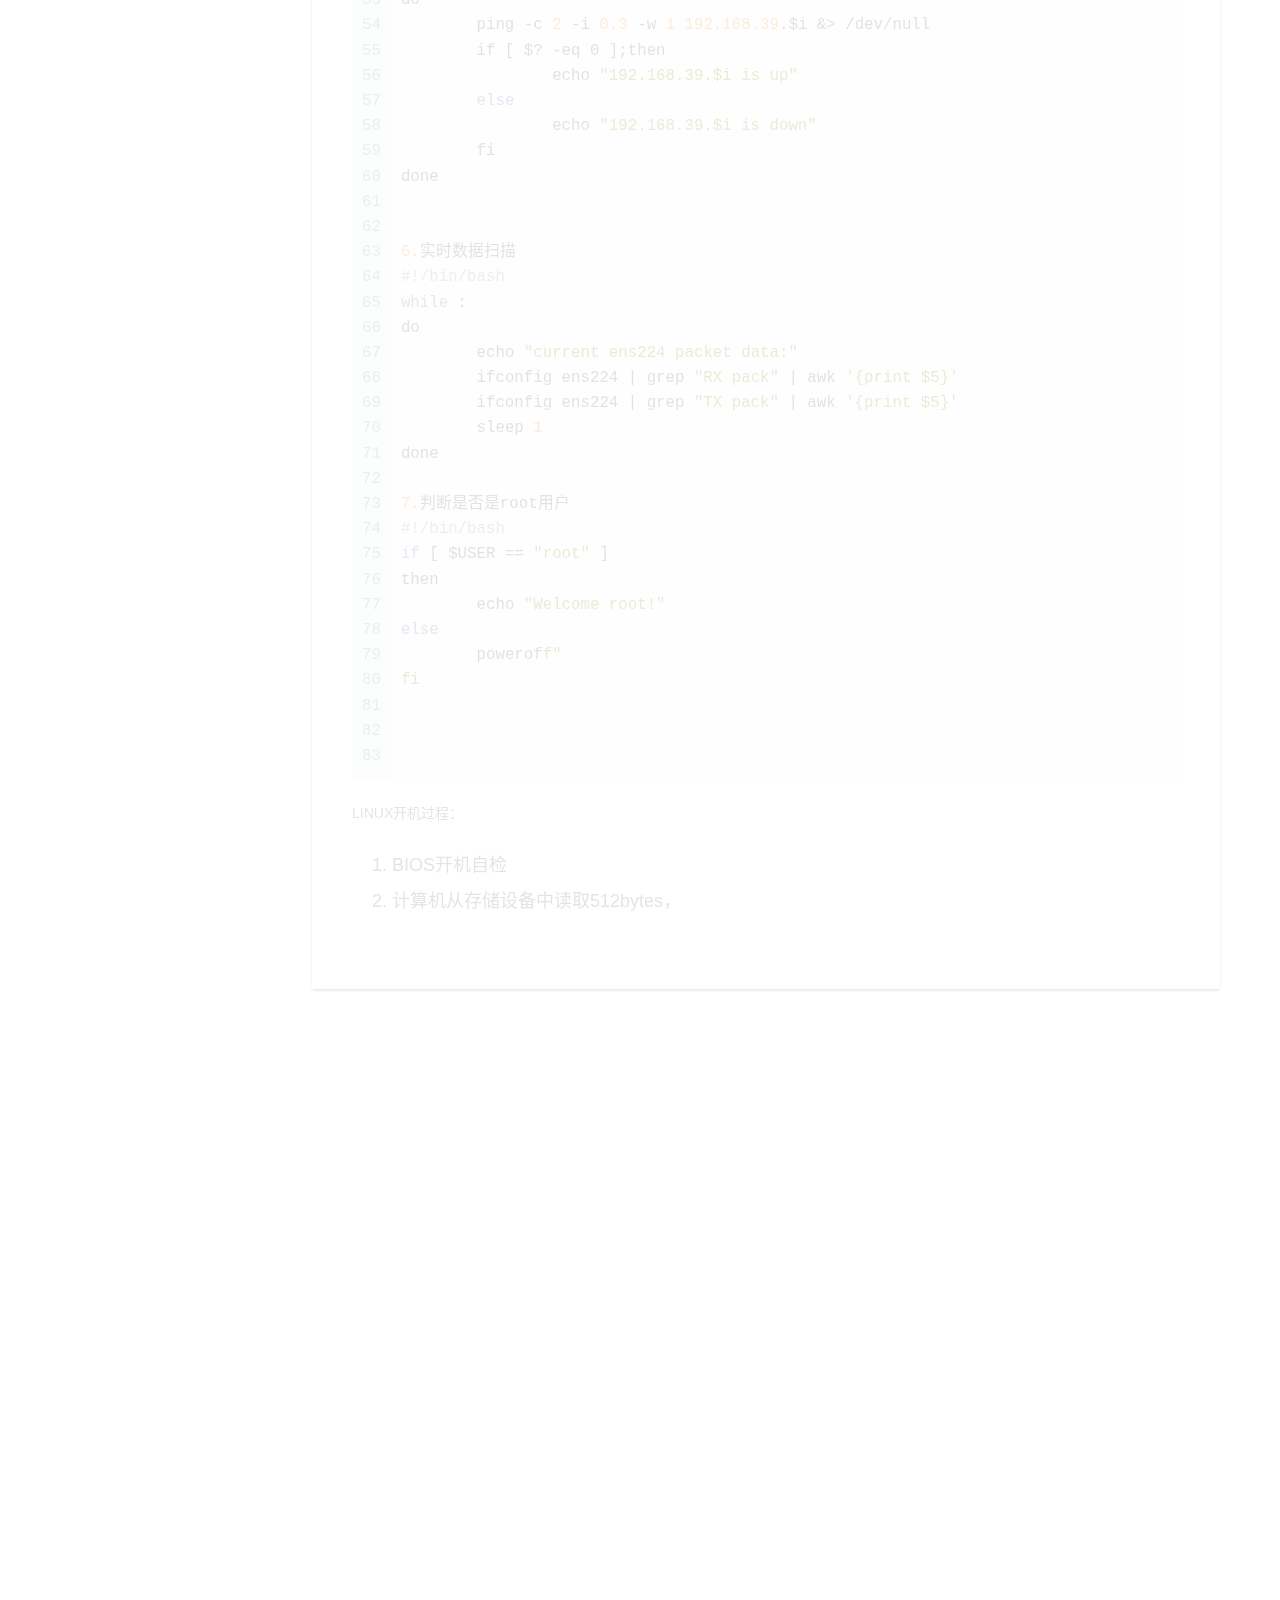
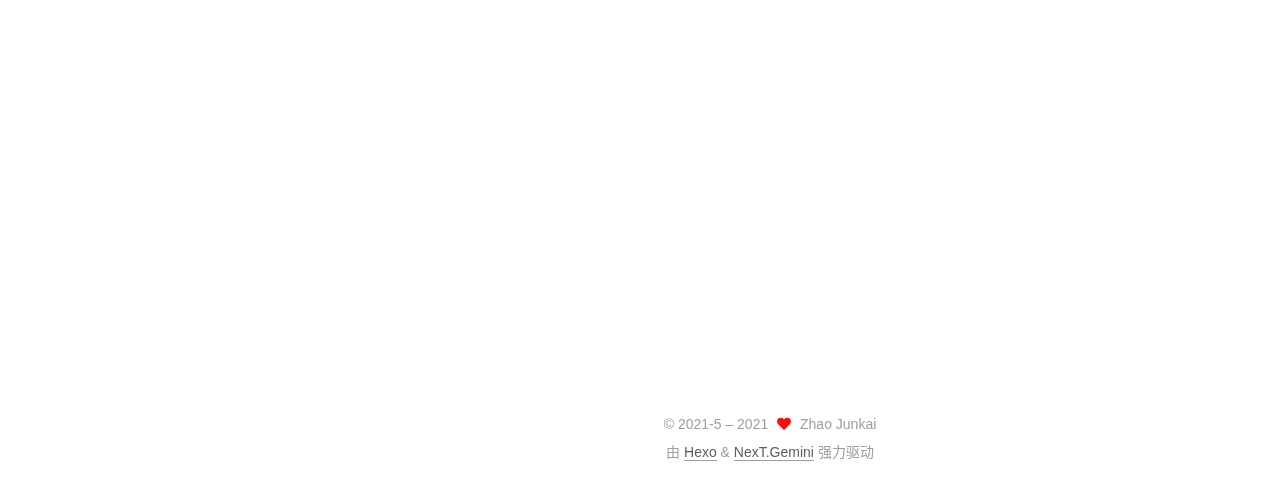
==== commit 392aeb87: "Site updated: 2021-05-29 16:44:45" ====
--- a/index.html
+++ b/index.html
@@ -423,7 +423,7 @@
                   <i class="far fa-calendar-check"></i>
                 </span>
                 <span class="post-meta-item-text">更新于</span>
-                <time title="修改时间：2021-05-29 16:22:19" itemprop="dateModified" datetime="2021-05-29T16:22:19+08:00">2021-05-29</time>
+                <time title="修改时间：2021-05-29 16:42:17" itemprop="dateModified" datetime="2021-05-29T16:42:17+08:00">2021-05-29</time>
               </span>
             <span class="post-meta-item">
               <span class="post-meta-item-icon">
@@ -470,6 +470,9 @@
 
 
 <p>高清图片网站推荐：<a target="_blank" rel="noopener" href="https://blog.csdn.net/qq_43925037/article/details/107310384">https://blog.csdn.net/qq_43925037/article/details/107310384</a></p>
+<h5 id="设置分类页面的字体大小"><a href="#设置分类页面的字体大小" class="headerlink" title="设置分类页面的字体大小"></a>设置分类页面的字体大小</h5><p><code>themes\next\source\css\_common\component\pages\categories.styl</code> 中修改：</p>
+<figure class="highlight php"><table><tr><td class="gutter"><pre><span class="line">1</span><br><span class="line">2</span><br><span class="line">3</span><br><span class="line">4</span><br><span class="line">5</span><br></pre></td><td class="code"><pre><span class="line">.category-<span class="keyword">list</span>-item &#123; </span><br><span class="line">  margin: <span class="number">5</span>px <span class="number">10</span>px; </span><br><span class="line">  font-size: <span class="number">15</span>px;</span><br><span class="line">  display: inline-block; <span class="comment">// 横向显示</span></span><br><span class="line">&#125;</span><br></pre></td></tr></table></figure>
+
 
       
     </div>
--- a/css/main.css
+++ b/css/main.css
@@ -1175,7 +1175,7 @@
 }
 .links-of-author a::before,
 .links-of-author span.exturl::before {
-  background: #fff;
+  background: #55669a;
   border-radius: 50%;
   content: ' ';
   display: inline-block;
@@ -1982,6 +1982,7 @@
 }
 .category-all-page .category-list-item {
   margin: 5px 10px;
+  font-size: 14px;
 }
 .category-all-page .category-list-count {
   color: #bbb;
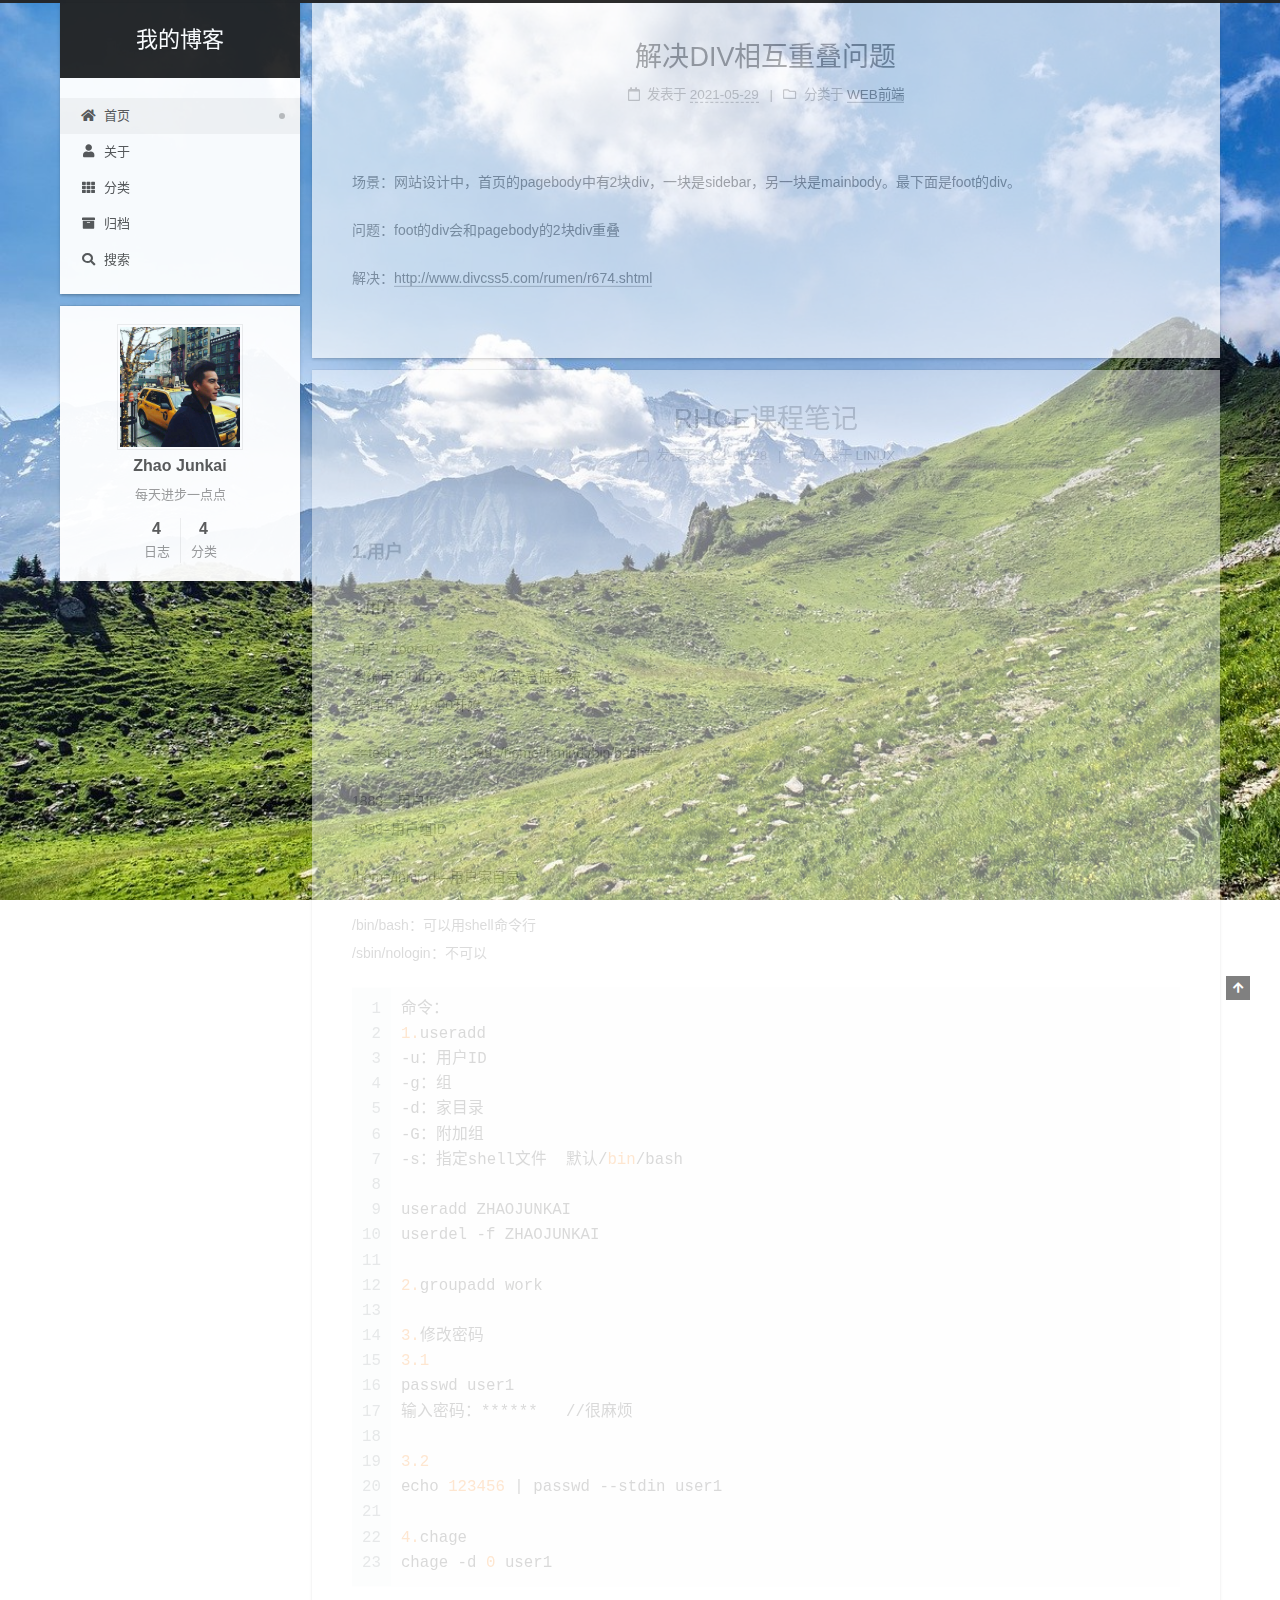
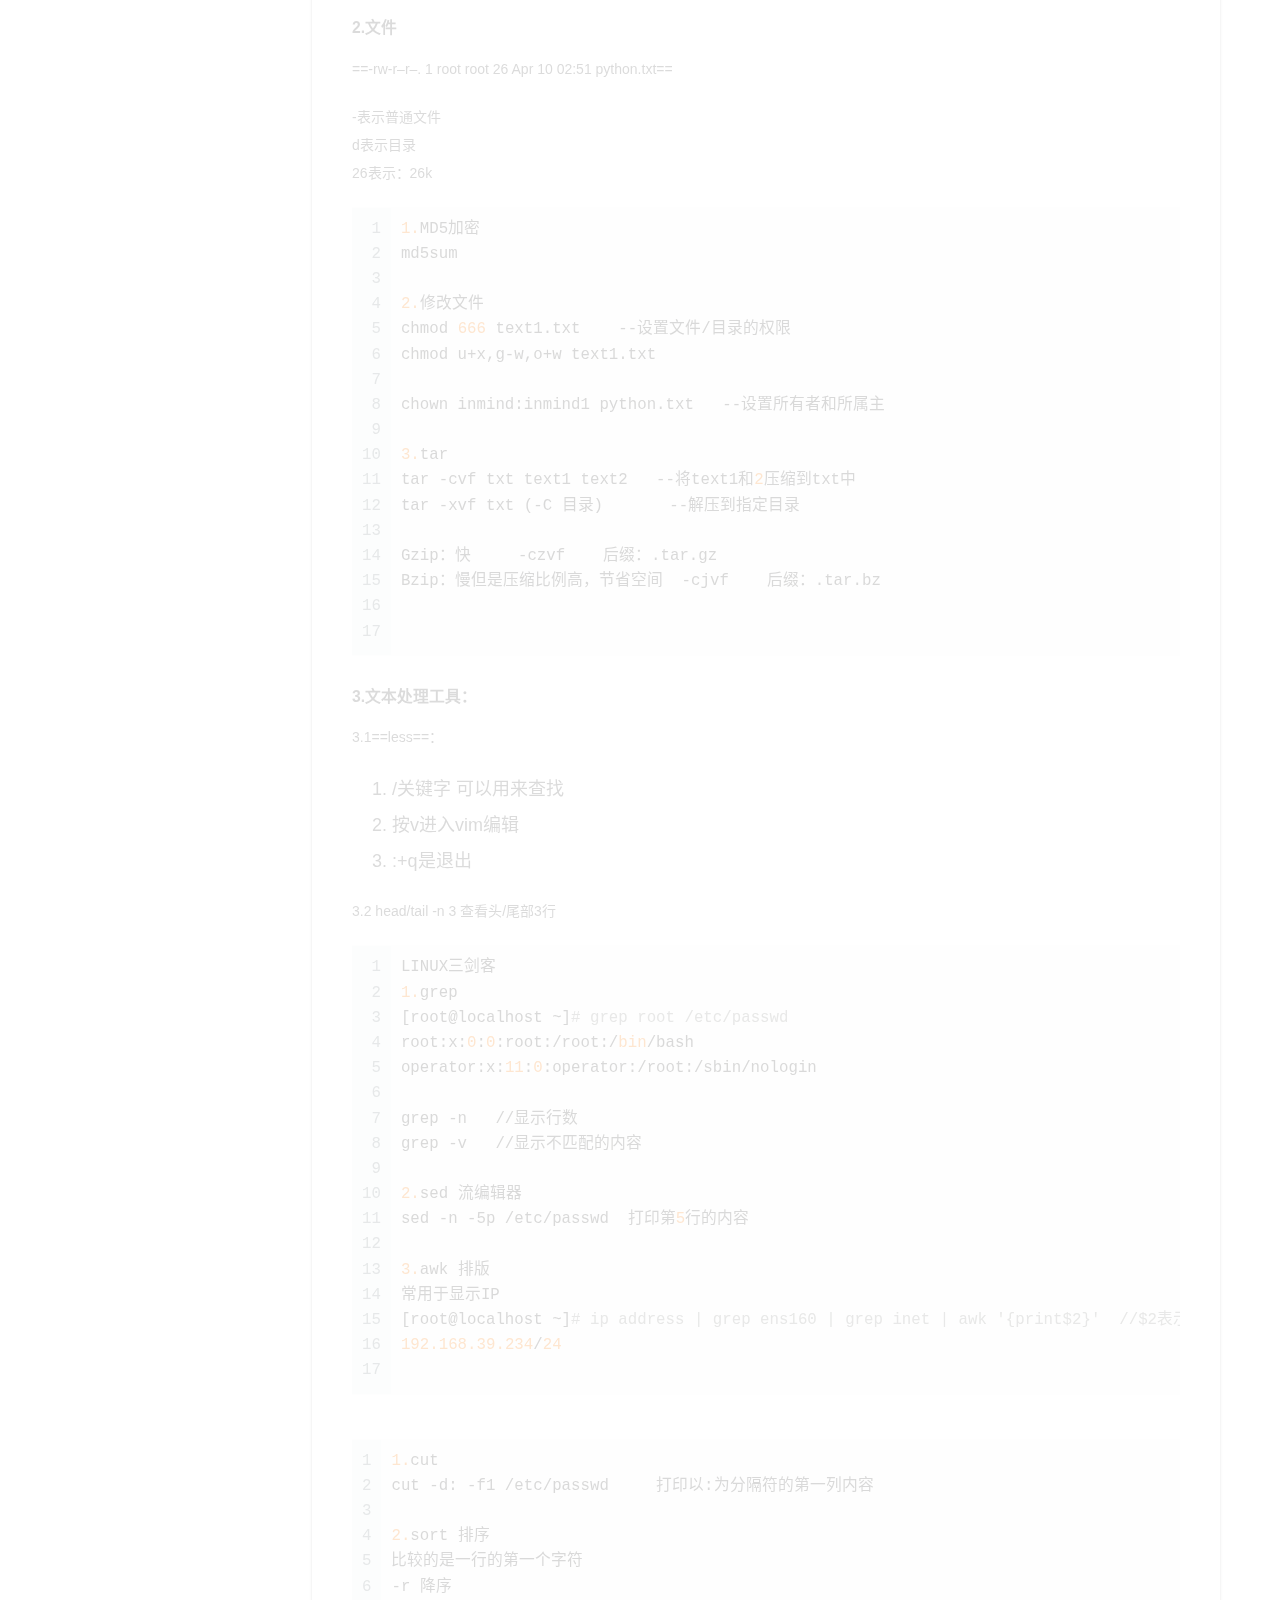
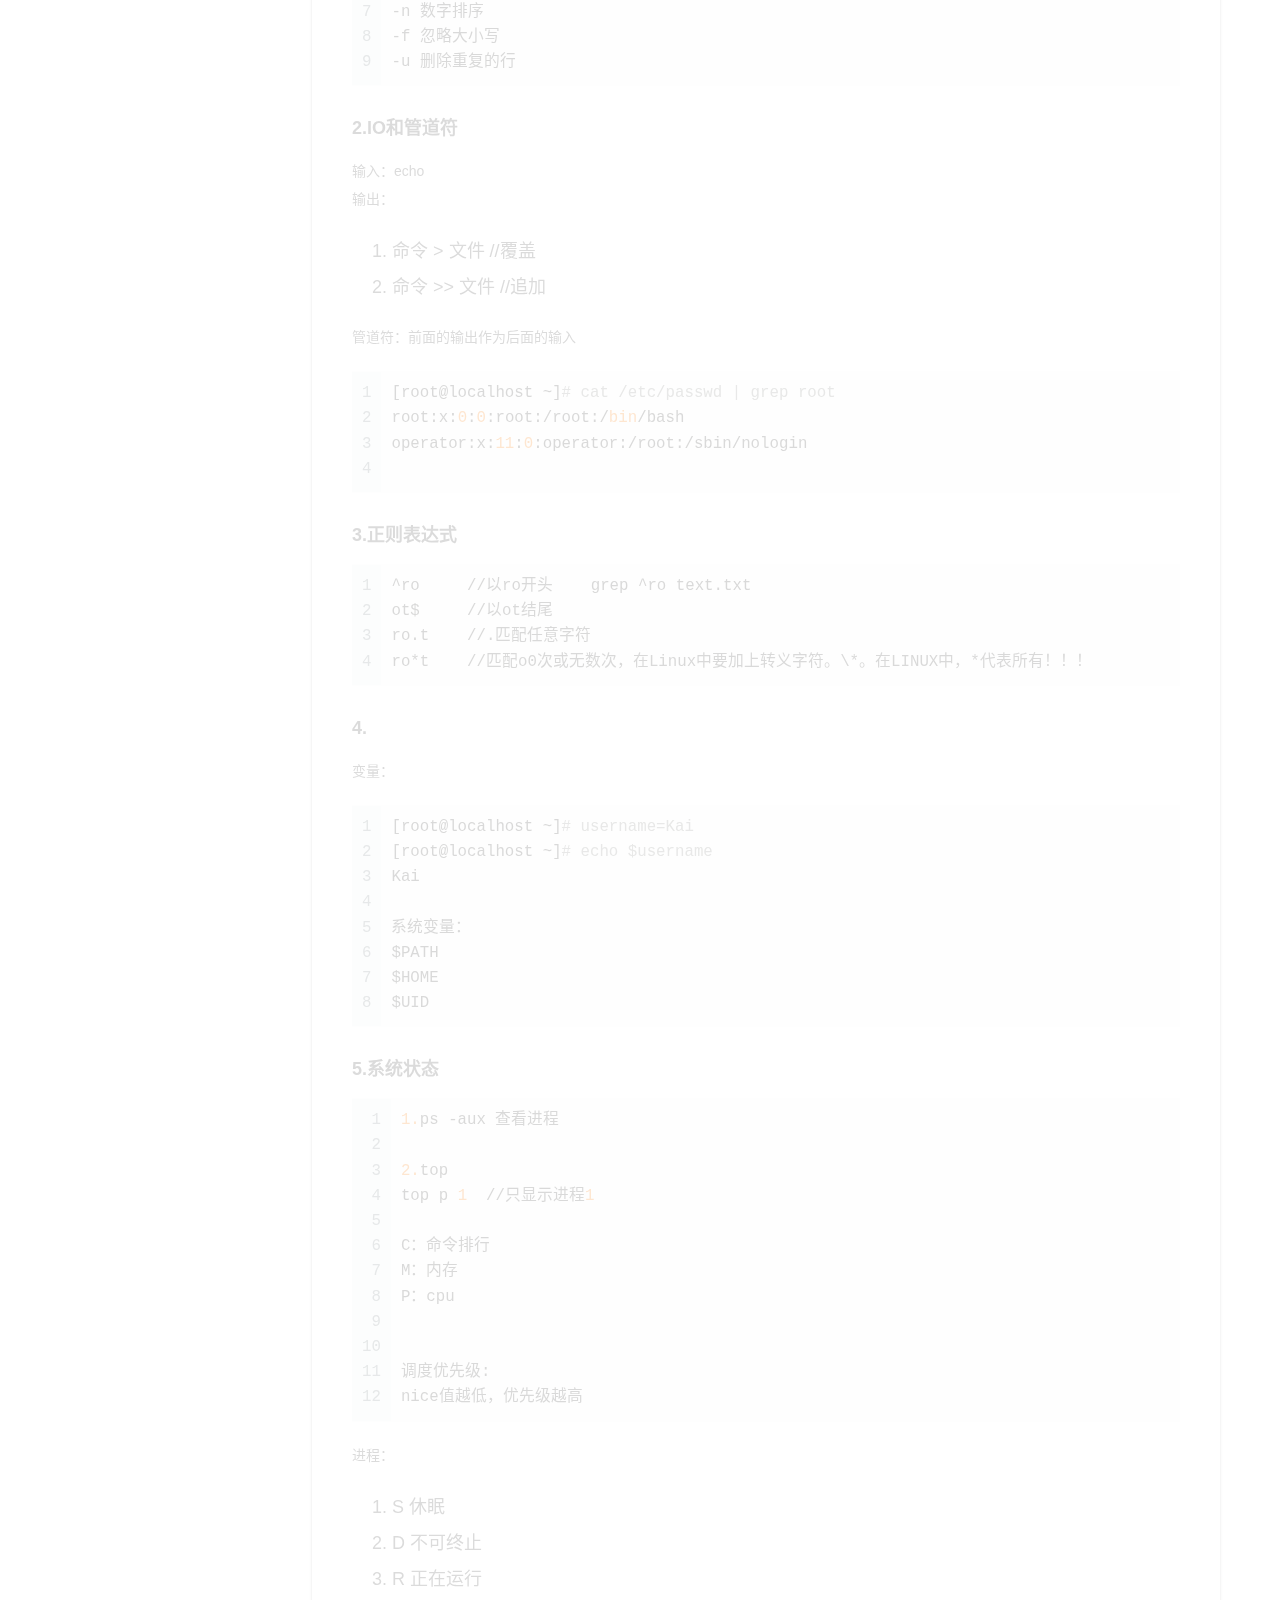
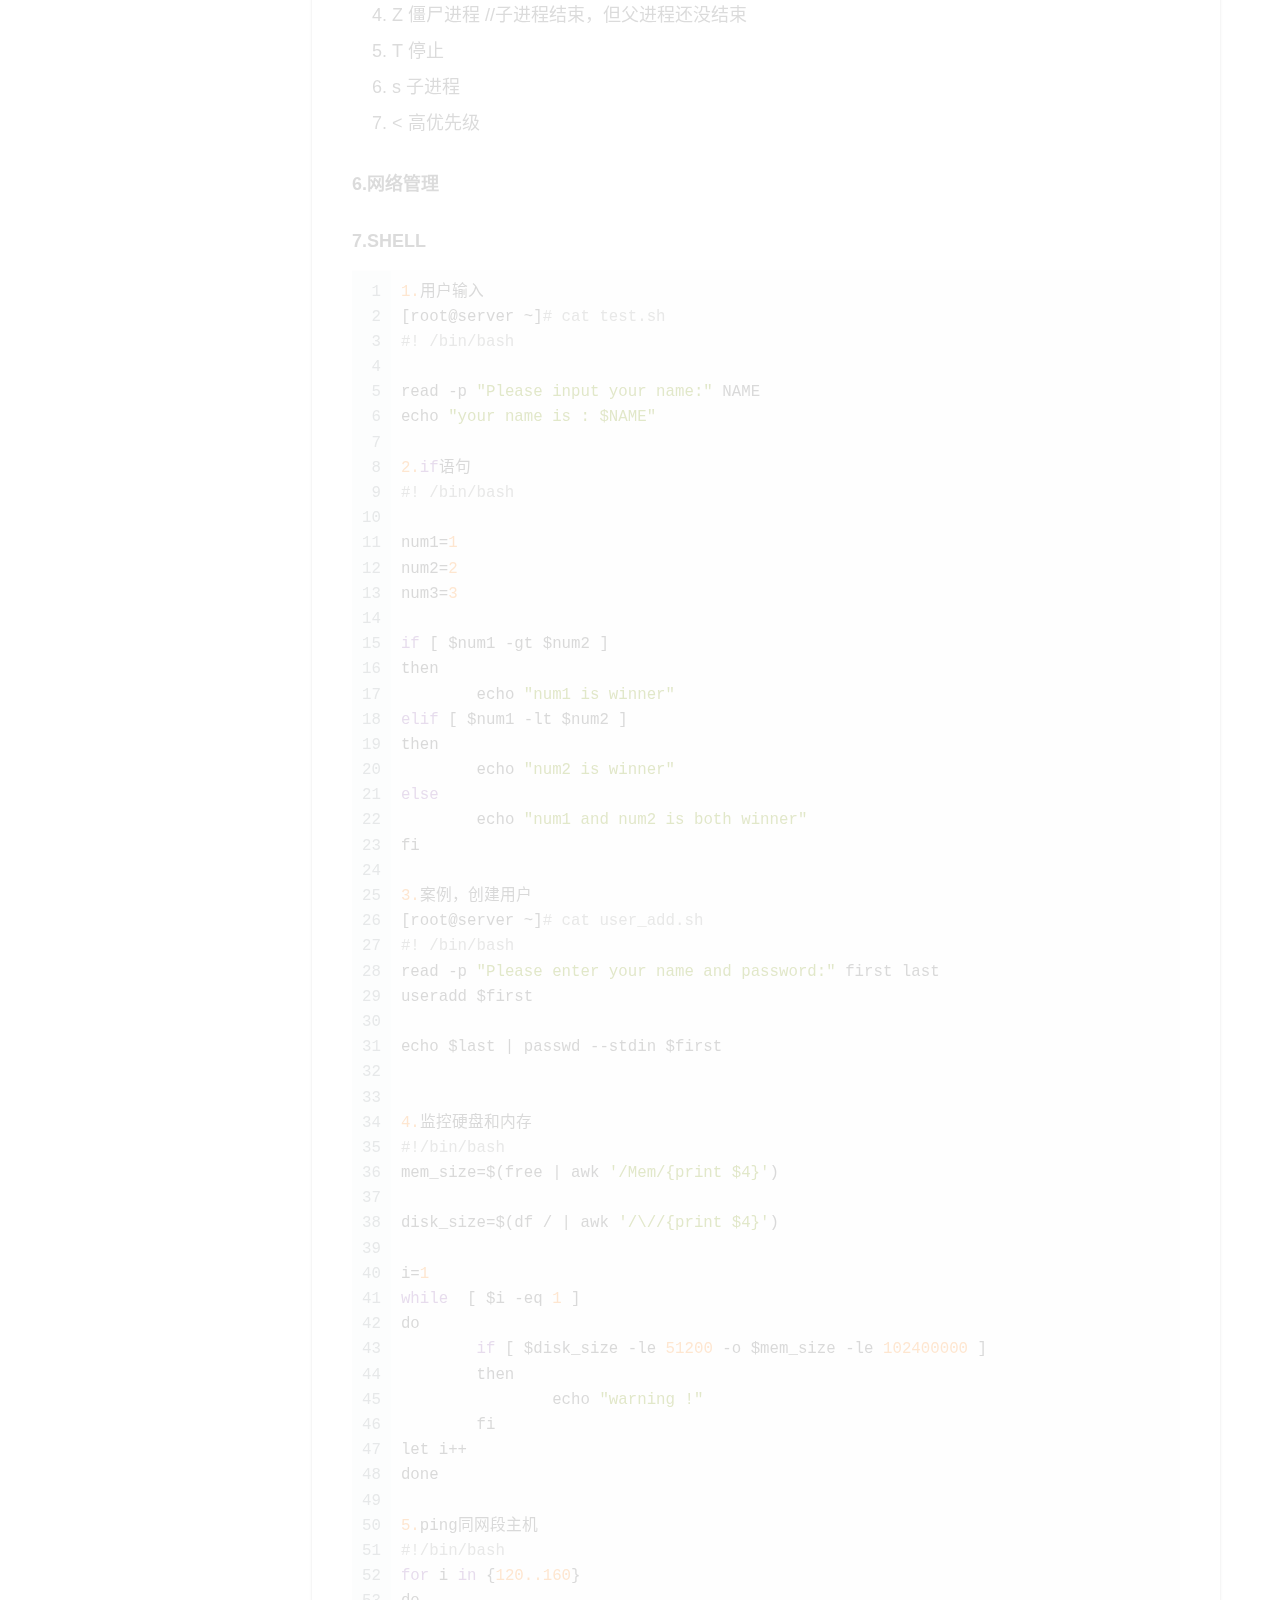
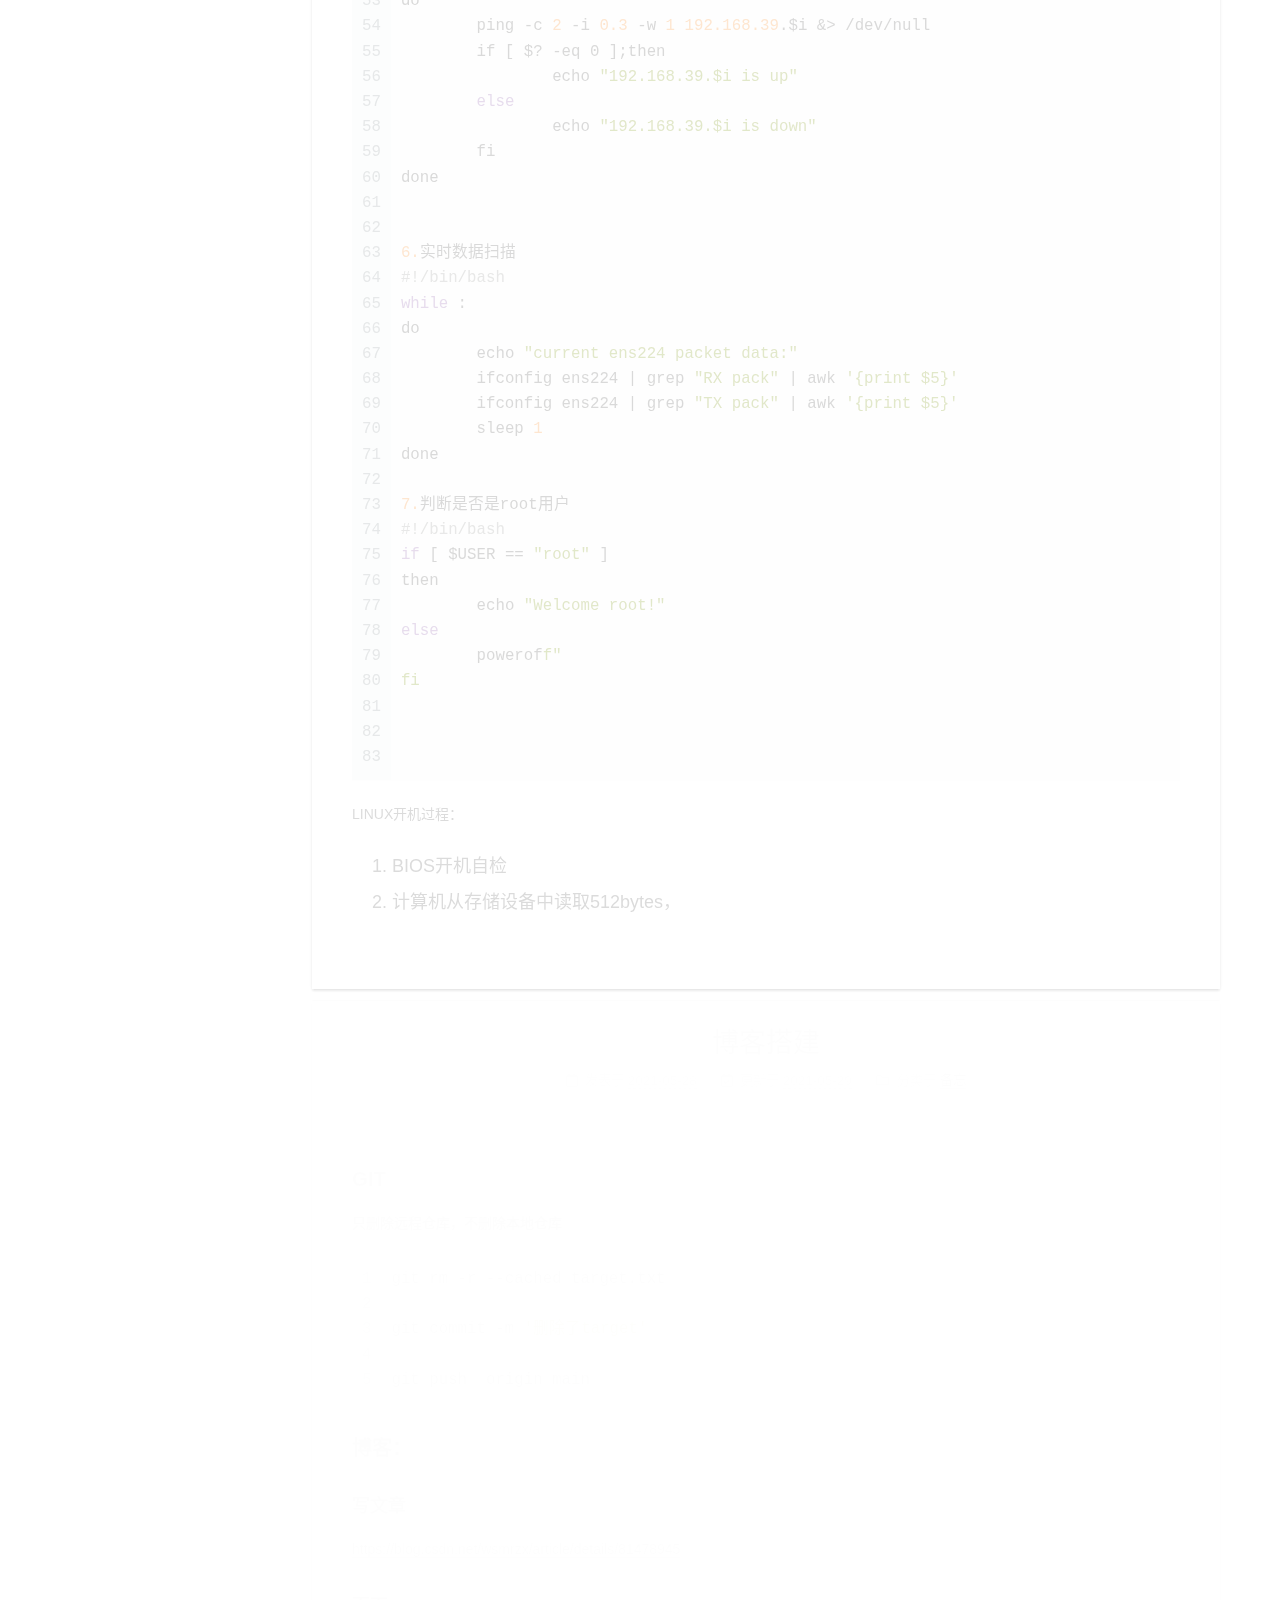
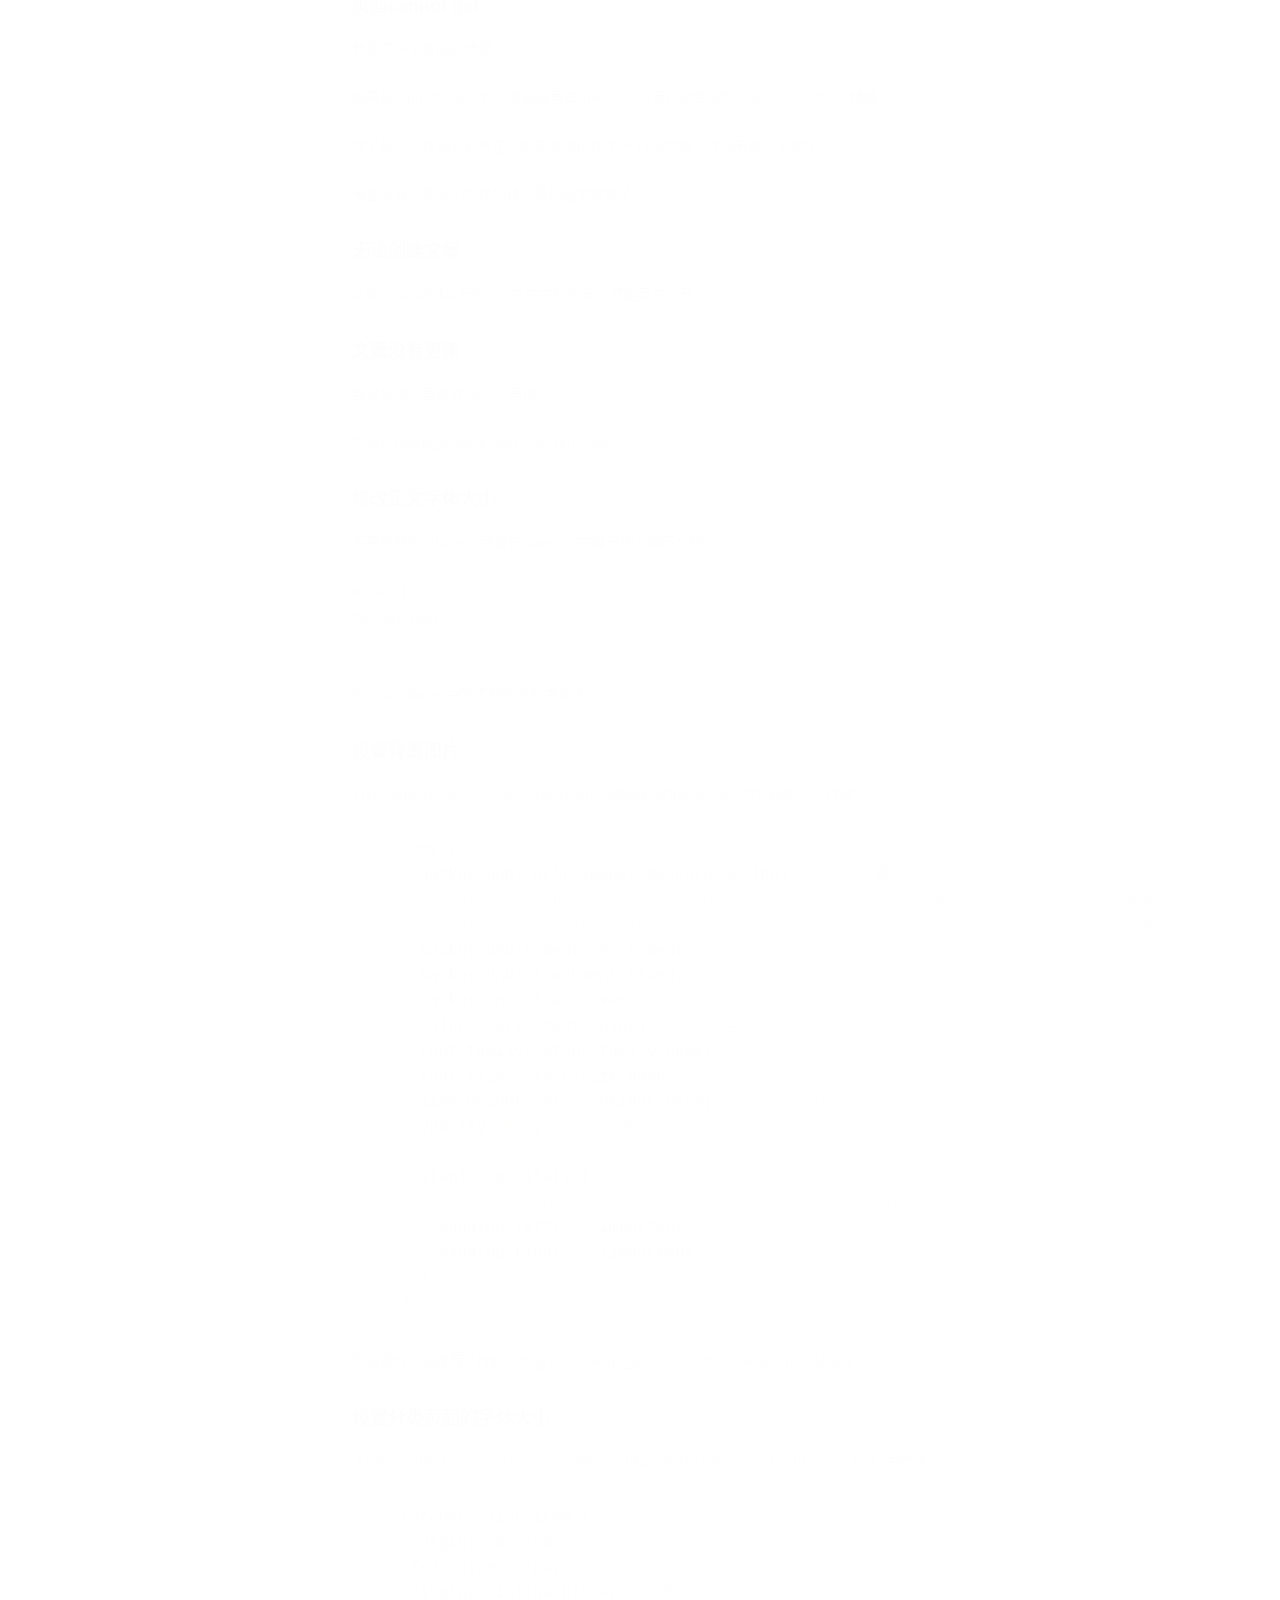
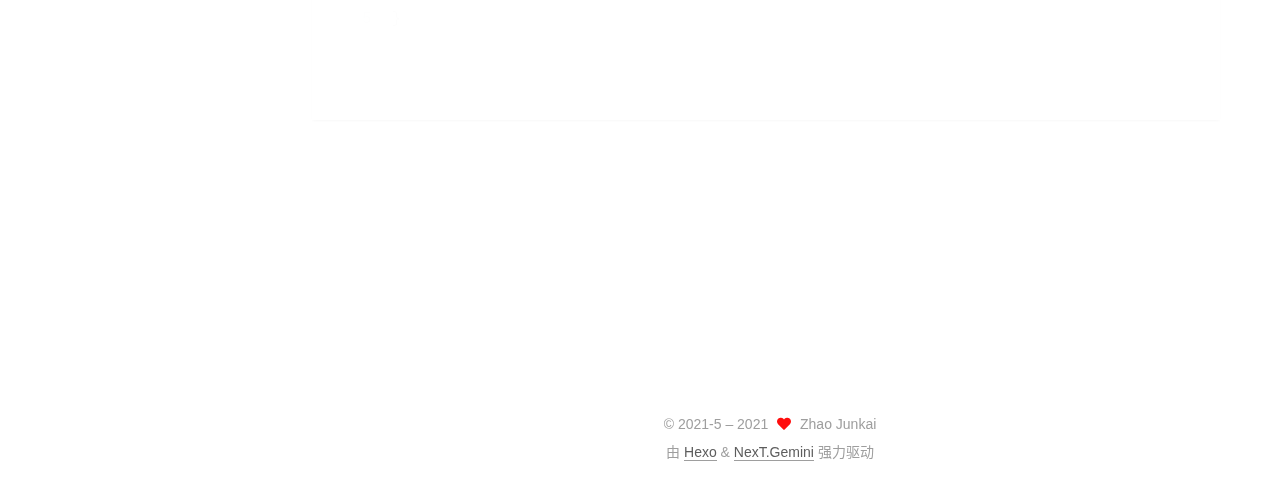
==== commit 1d2ae45b: "Site updated: 2021-05-29 17:00:13" ====
--- a/index.html
+++ b/index.html
@@ -6,8 +6,8 @@
 <meta name="theme-color" content="#222">
 <meta name="generator" content="Hexo 5.4.0">
   <link rel="apple-touch-icon" sizes="180x180" href="/images/apple-touch-icon-next.png">
-  <link rel="icon" type="image/png" sizes="32x32" href="/images/favicon-32x32-next.png">
-  <link rel="icon" type="image/png" sizes="16x16" href="/images/favicon-16x16-next.png">
+  <link rel="icon" type="image/png" sizes="32x32" href="/images/logo32px.gif">
+  <link rel="icon" type="image/png" sizes="16x16" href="/images/logo16px.gif">
   <link rel="mask-icon" href="/images/logo.svg" color="#222">
 
 <link rel="stylesheet" href="/css/main.css">
--- a/css/main.css
+++ b/css/main.css
@@ -1175,7 +1175,7 @@
 }
 .links-of-author a::before,
 .links-of-author span.exturl::before {
-  background: #55669a;
+  background: #ff1bff;
   border-radius: 50%;
   content: ' ';
   display: inline-block;
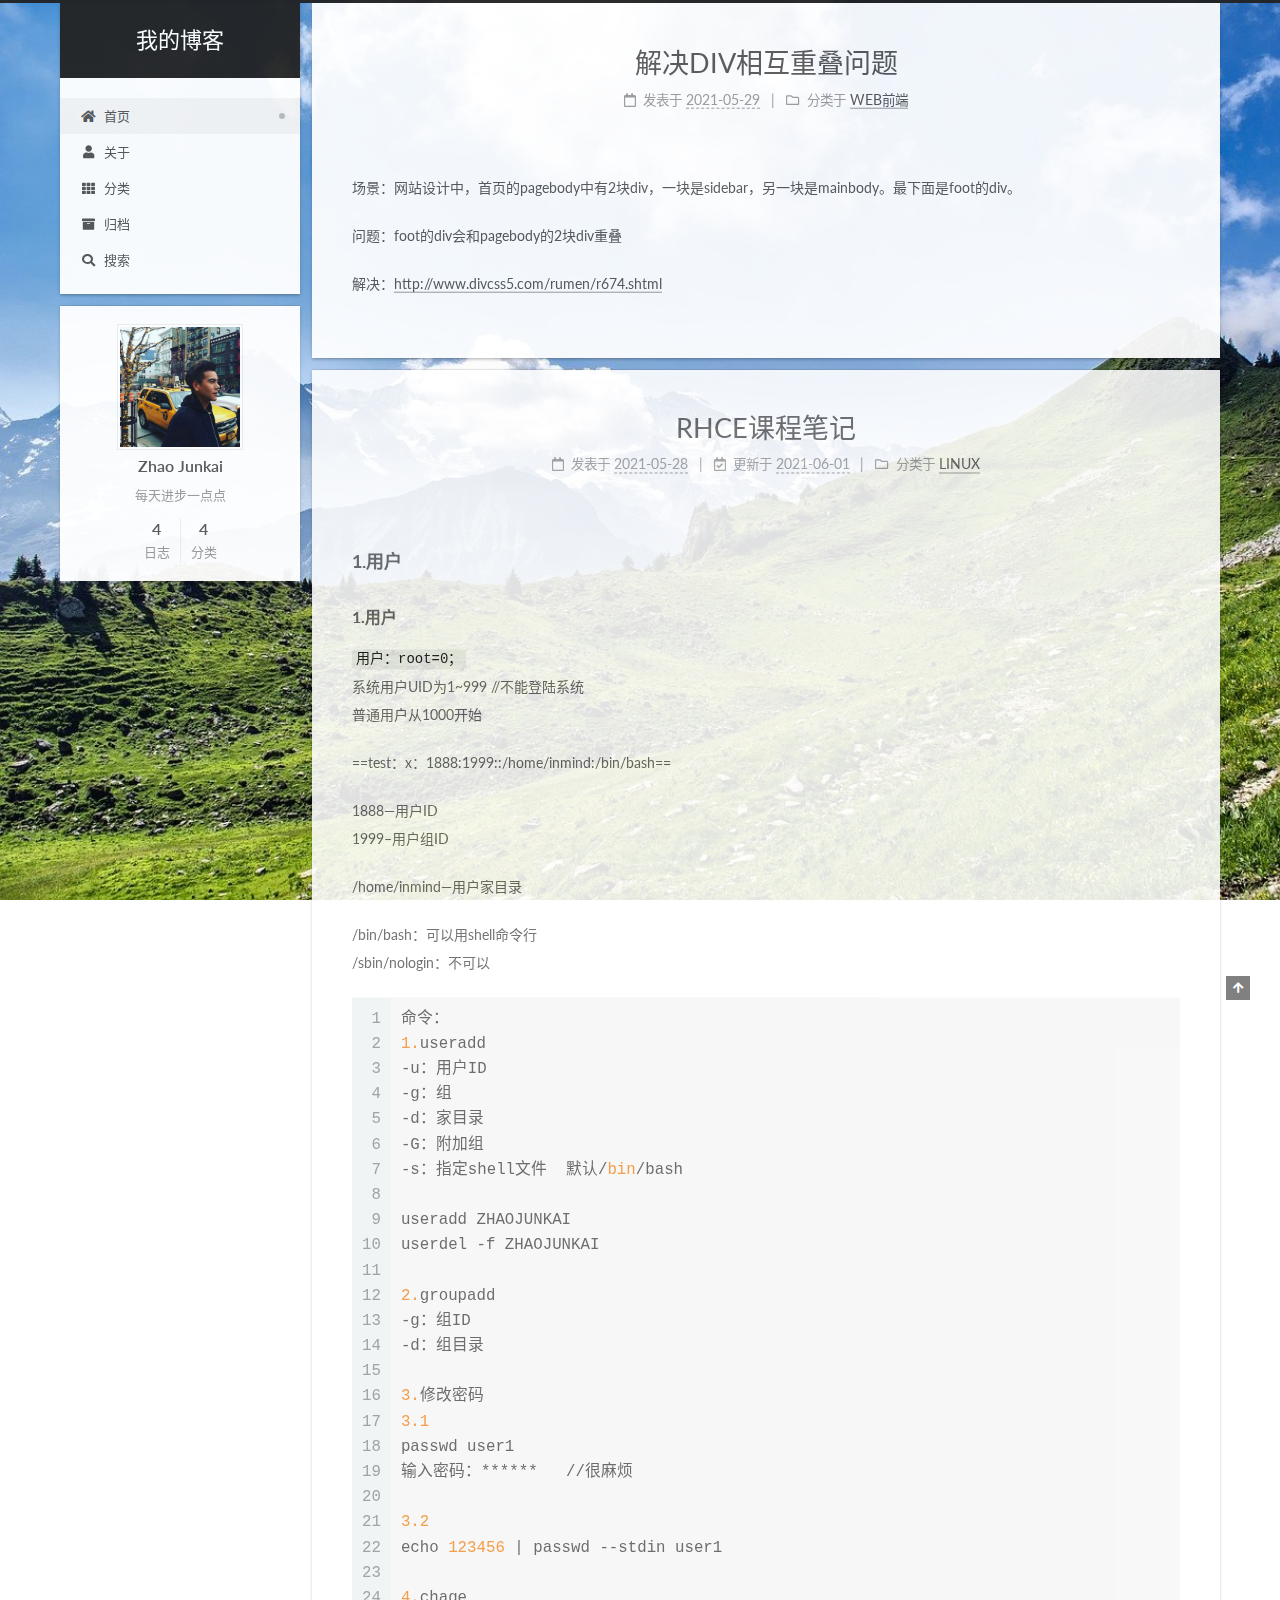
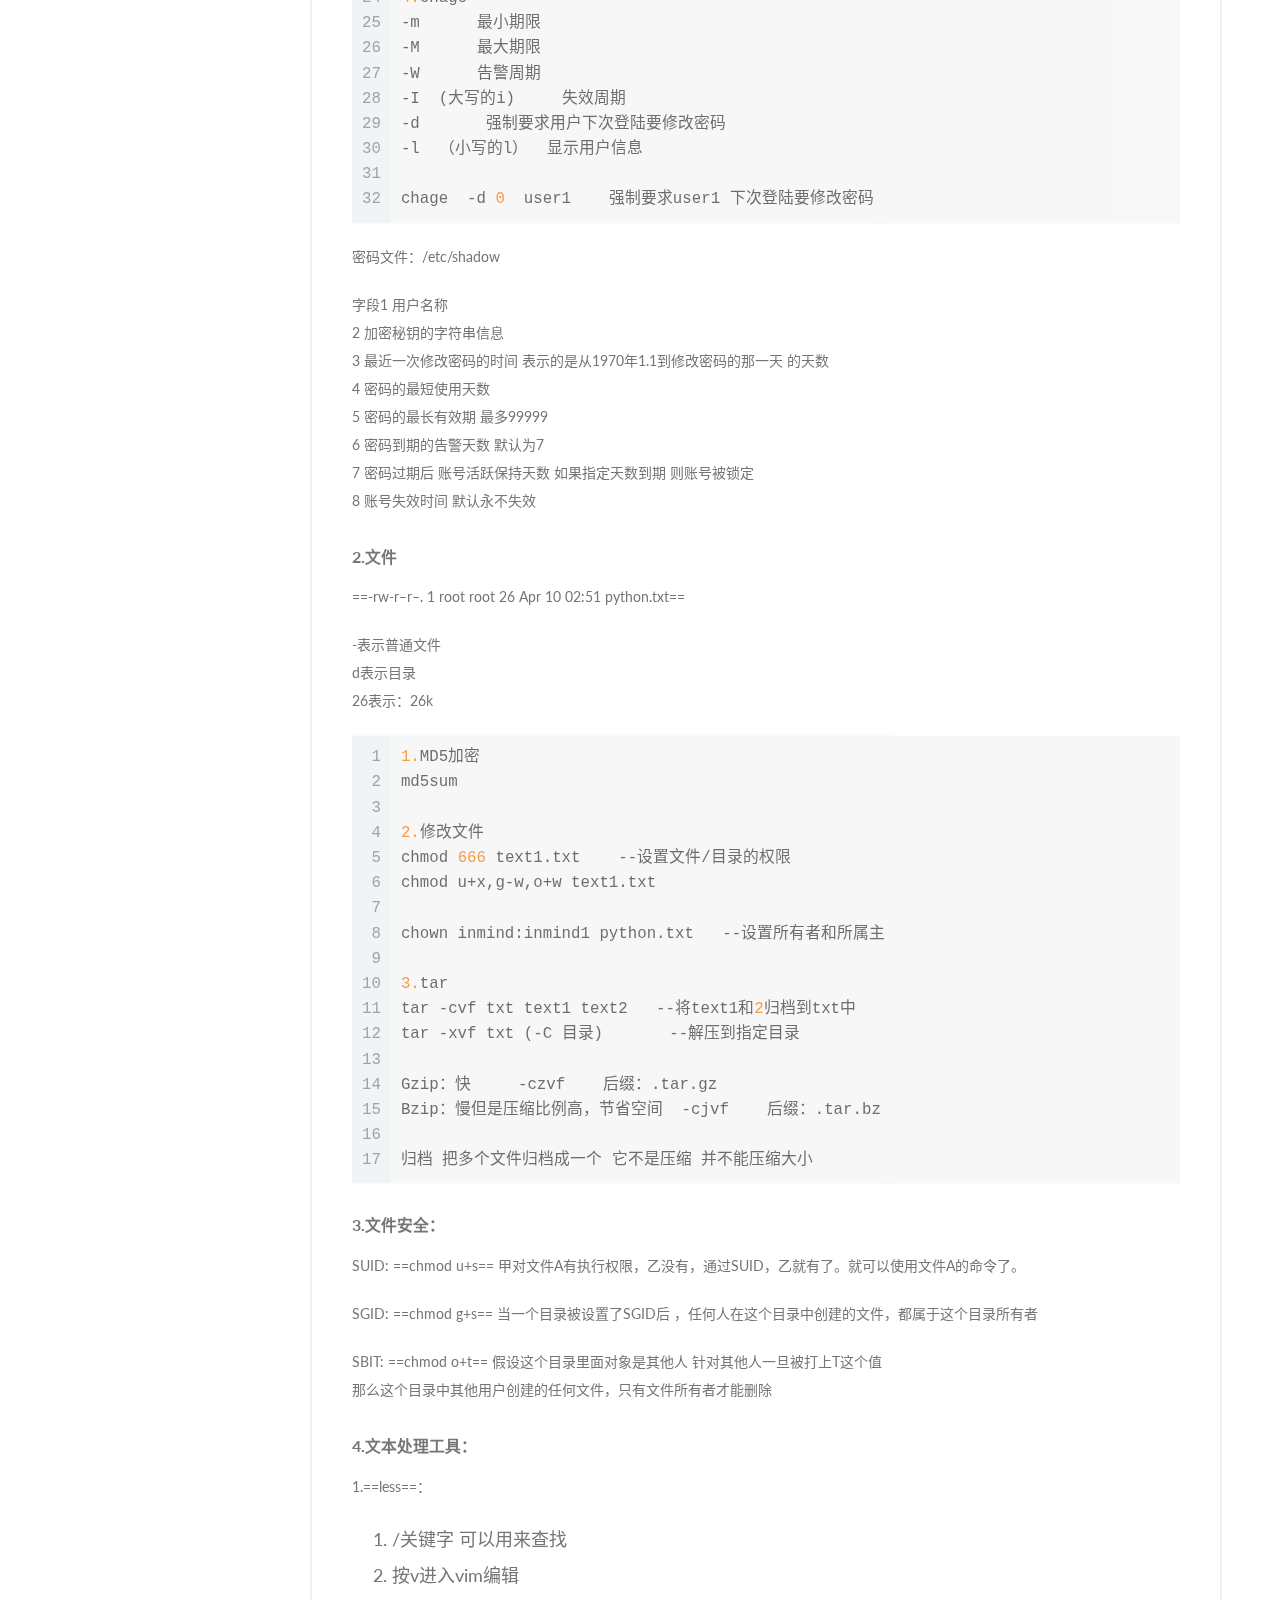
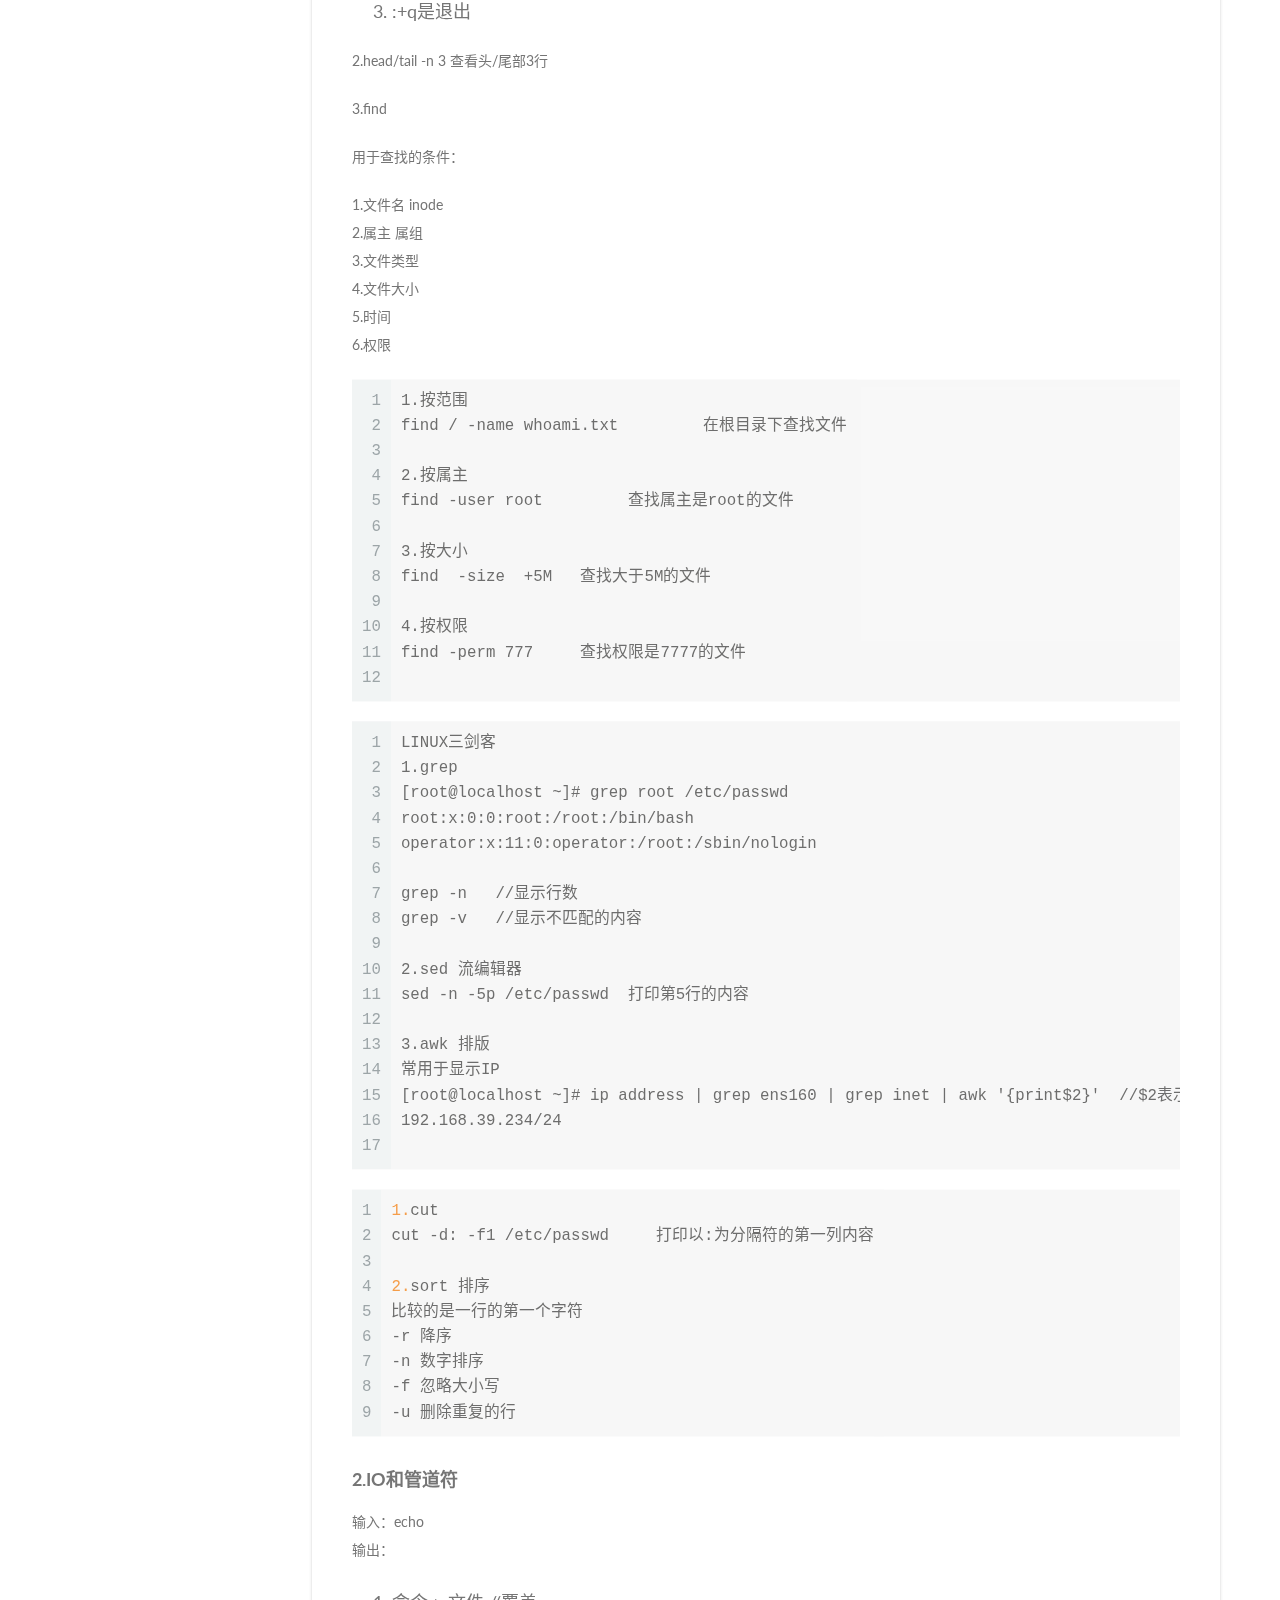
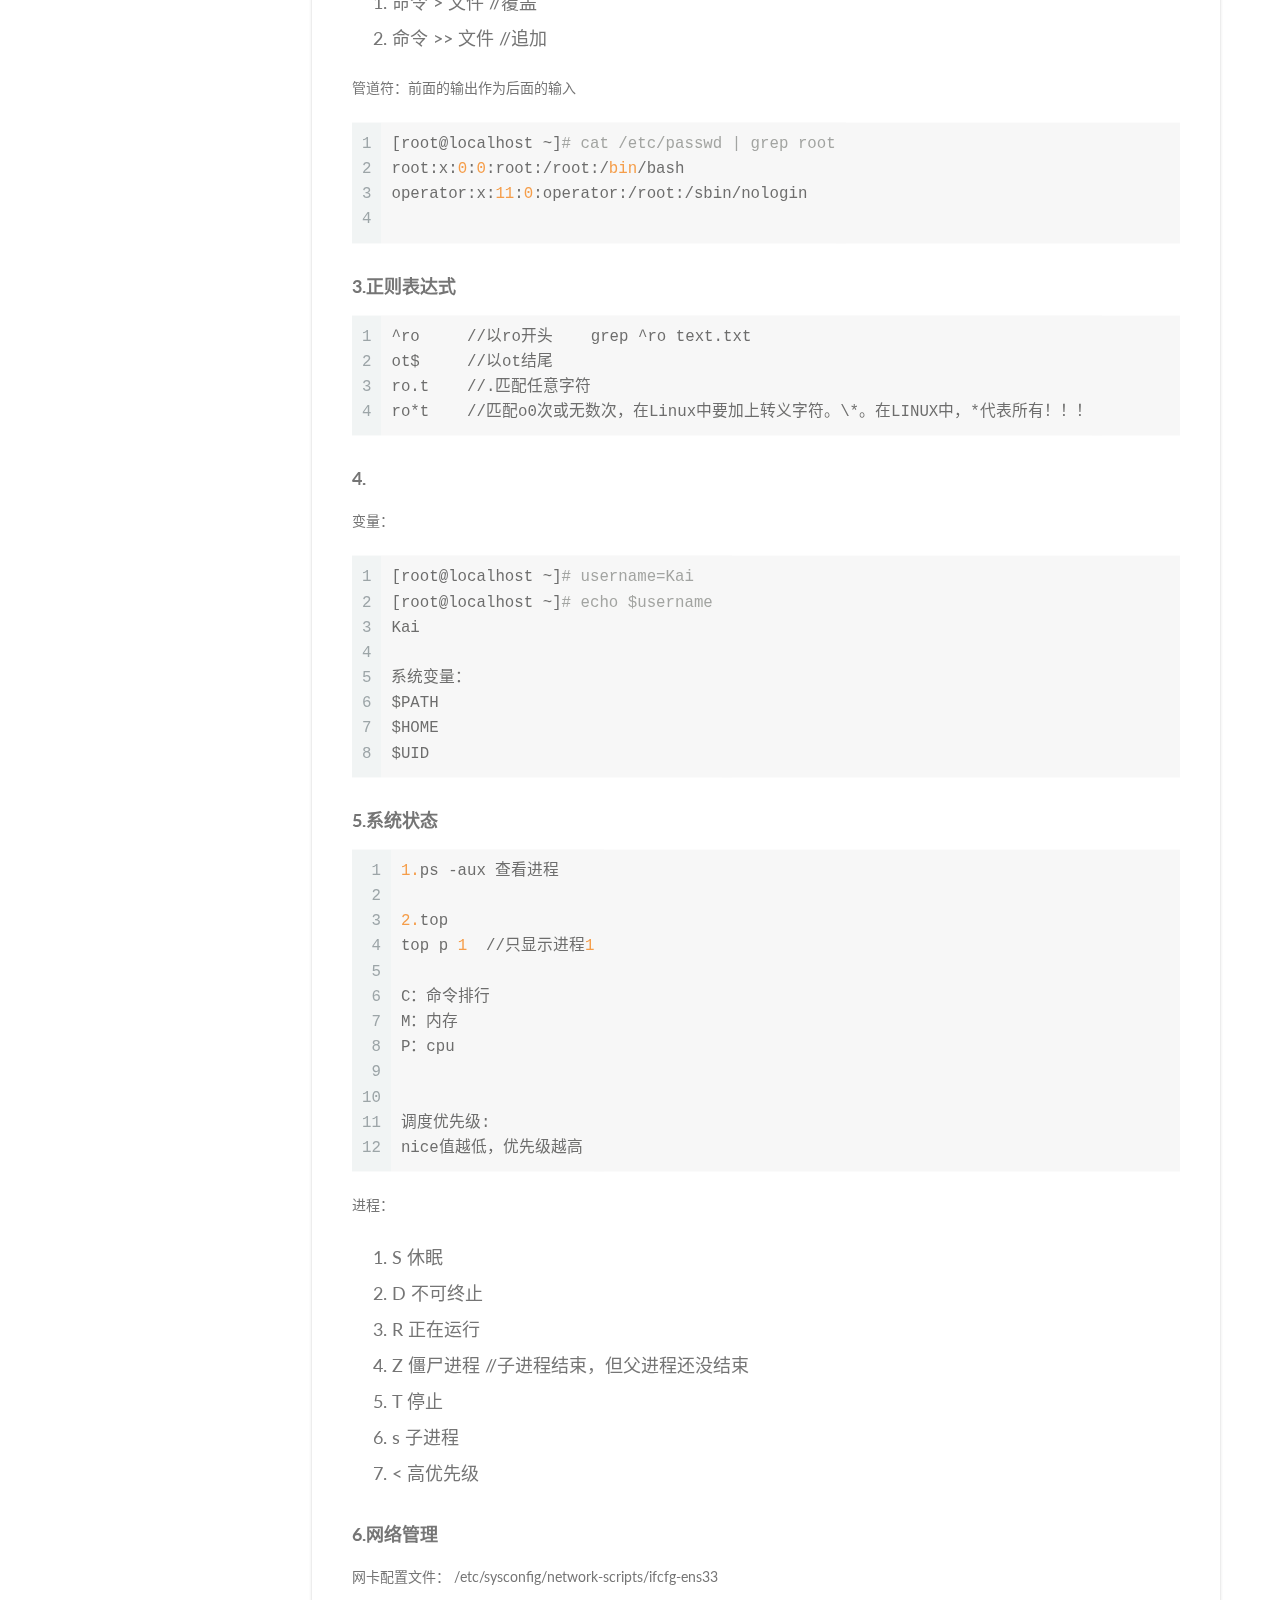
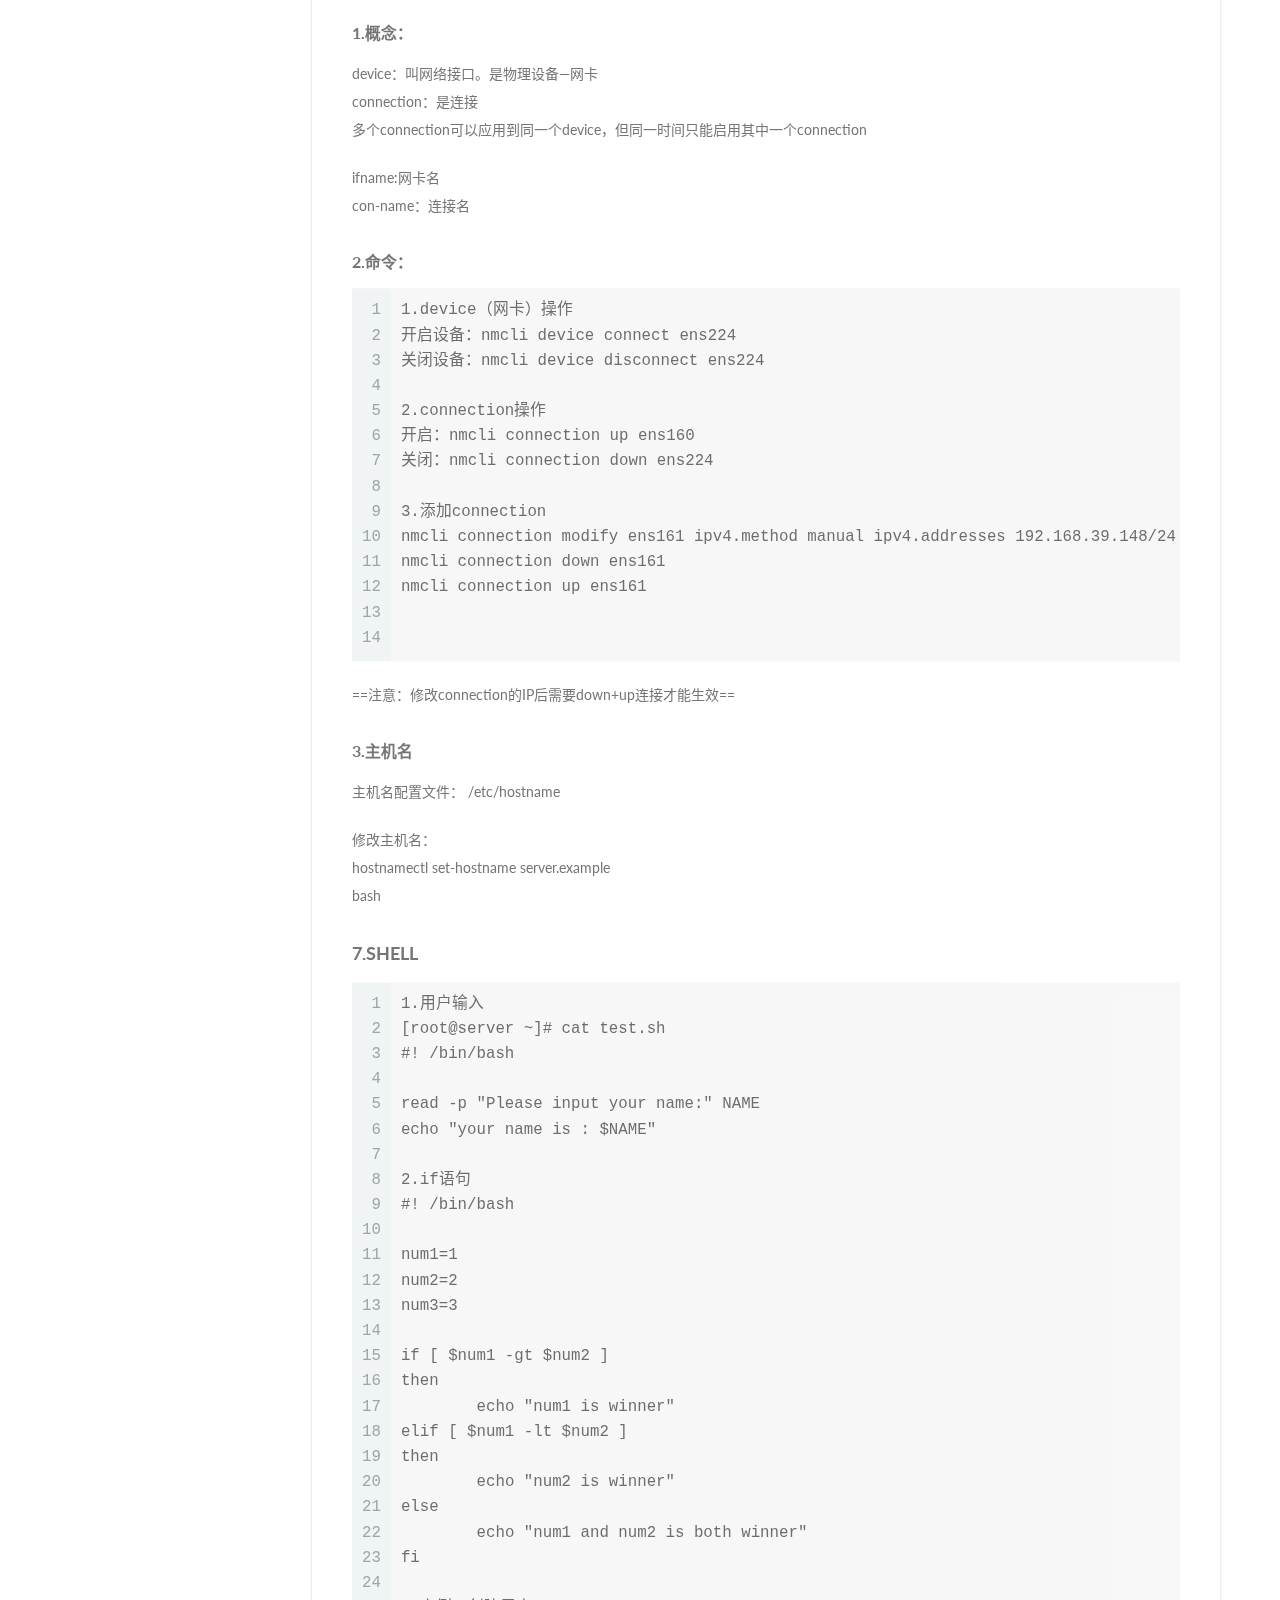
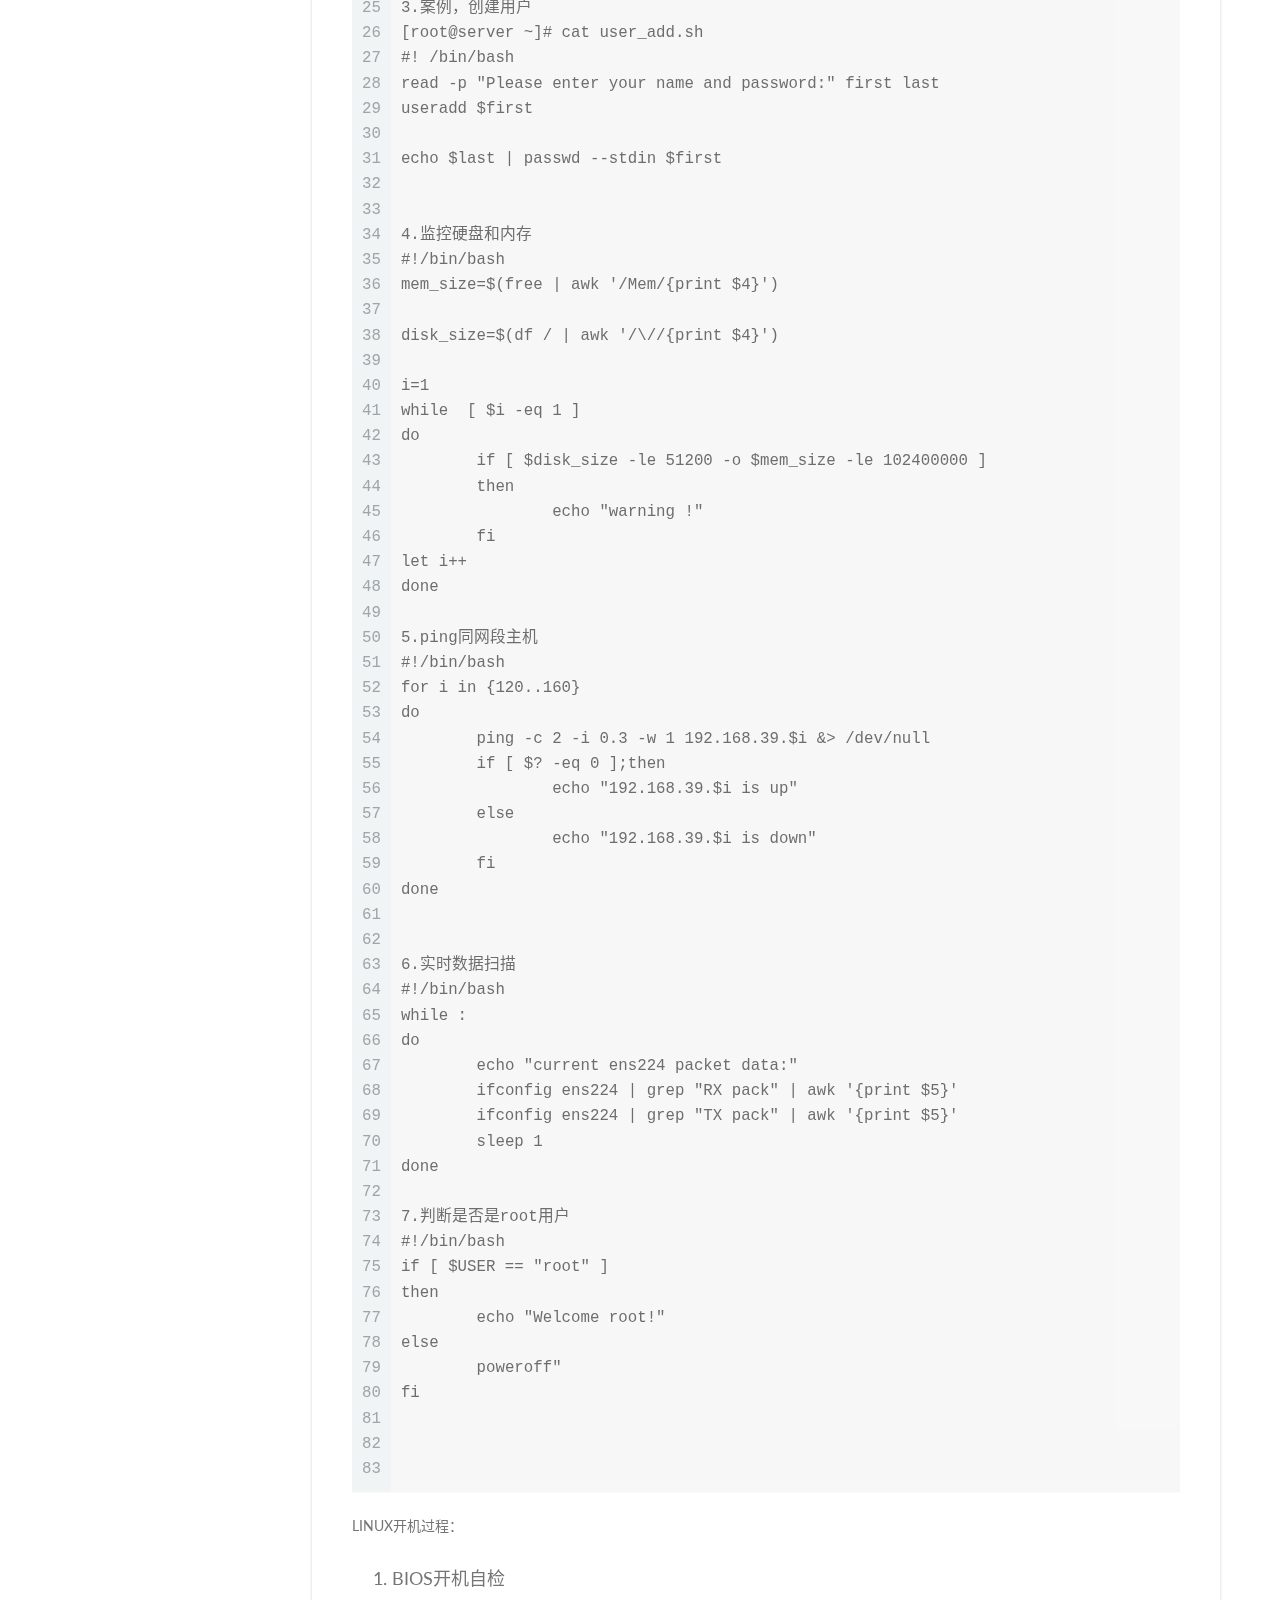
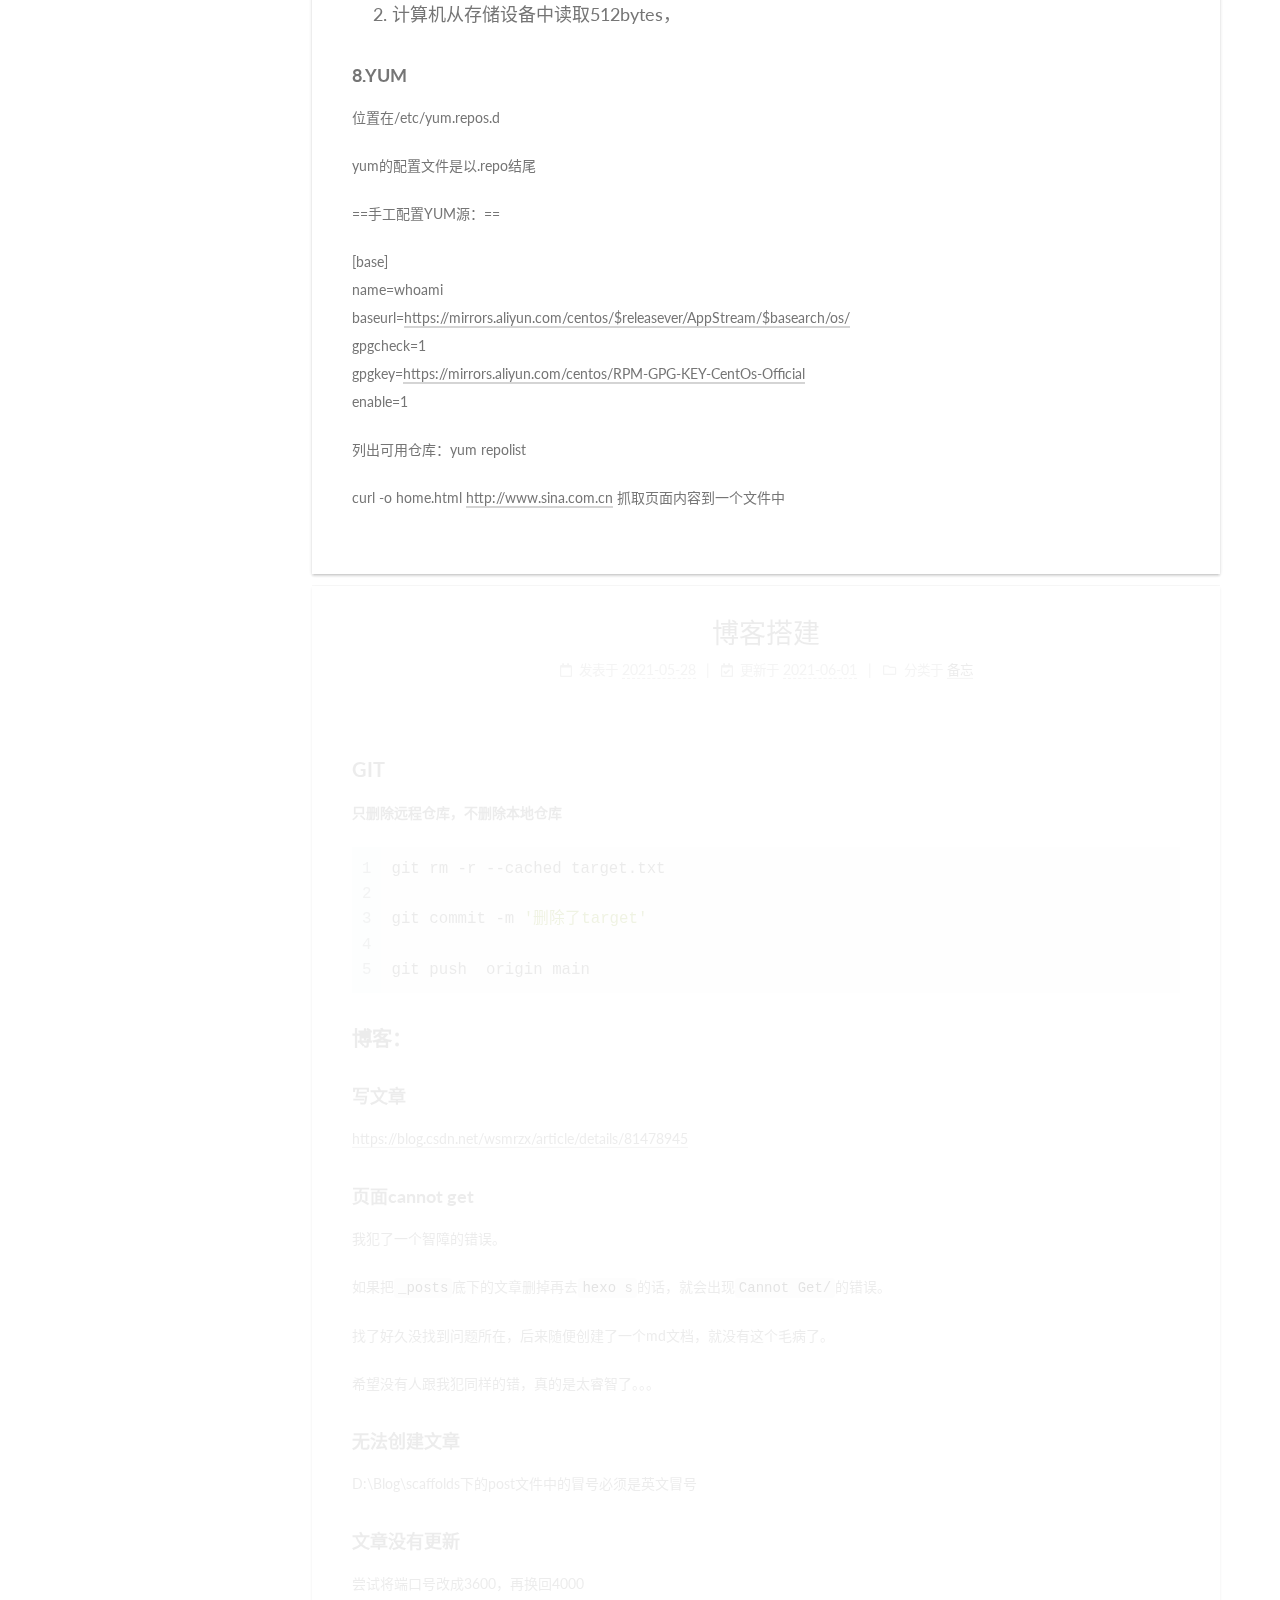
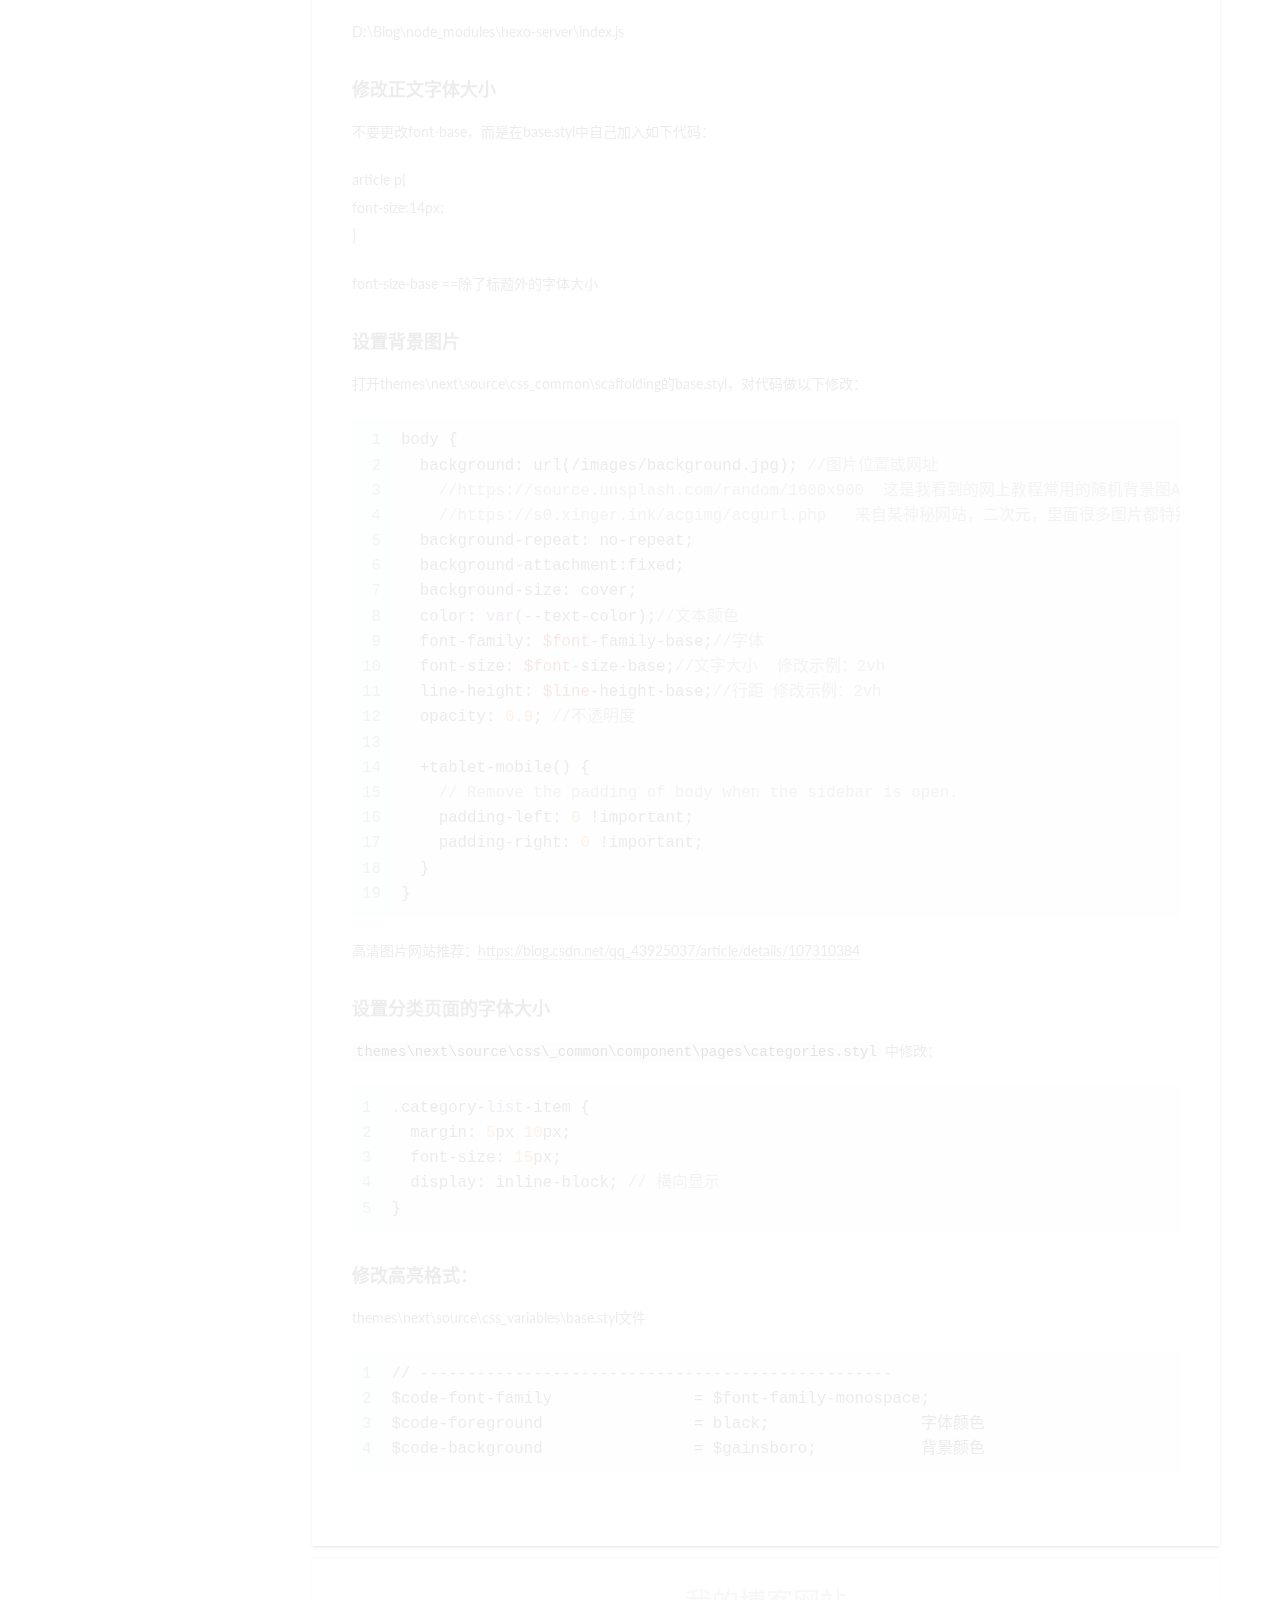
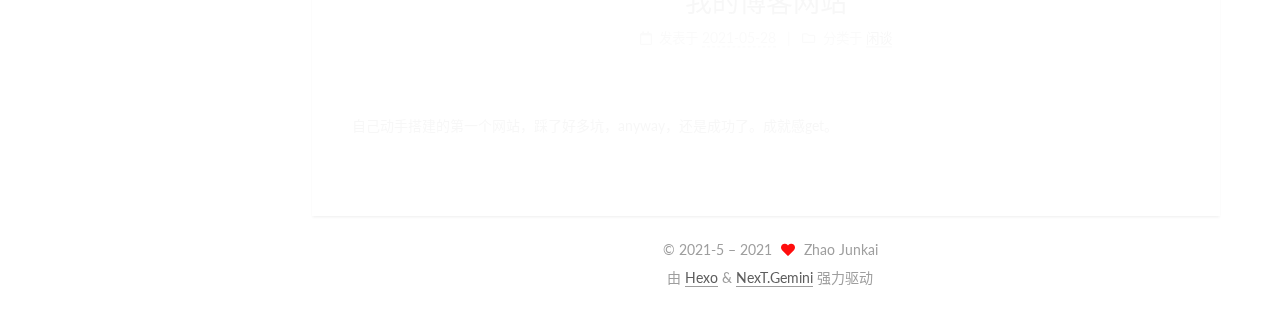
==== commit eb12f850: "Site updated: 2021-06-01 16:29:09" ====
--- a/index.html
+++ b/index.html
@@ -12,7 +12,7 @@
 
 <link rel="stylesheet" href="/css/main.css">
 
-
+<link rel="stylesheet" href="//fonts.googleapis.com/css?family=Lato:300,300italic,400,400italic,700,700italic&display=swap&subset=latin,latin-ext">
 <link rel="stylesheet" href="/lib/font-awesome/css/all.min.css">
 
 <script id="hexo-configurations">
@@ -278,10 +278,16 @@
                 <i class="far fa-calendar"></i>
               </span>
               <span class="post-meta-item-text">发表于</span>
-              
-
-              <time title="创建时间：2021-05-28 22:38:20 / 修改时间：22:39:14" itemprop="dateCreated datePublished" datetime="2021-05-28T22:38:20+08:00">2021-05-28</time>
+
+              <time title="创建时间：2021-05-28 22:38:20" itemprop="dateCreated datePublished" datetime="2021-05-28T22:38:20+08:00">2021-05-28</time>
             </span>
+              <span class="post-meta-item">
+                <span class="post-meta-item-icon">
+                  <i class="far fa-calendar-check"></i>
+                </span>
+                <span class="post-meta-item-text">更新于</span>
+                <time title="修改时间：2021-06-01 16:20:50" itemprop="dateModified" datetime="2021-06-01T16:20:50+08:00">2021-06-01</time>
+              </span>
             <span class="post-meta-item">
               <span class="post-meta-item-icon">
                 <i class="far fa-folder"></i>
@@ -303,33 +309,59 @@
     <div class="post-body" itemprop="articleBody">
 
       
-          <h5 id="1-用户"><a href="#1-用户" class="headerlink" title="1.用户"></a>1.用户</h5><h6 id="1-用户-1"><a href="#1-用户-1" class="headerlink" title="1.用户"></a>1.用户</h6><p>用户：root=0；<br>系统用户UID为1~999   //不能登陆系统<br>普通用户从1000开始</p>
+          <h5 id="1-用户"><a href="#1-用户" class="headerlink" title="1.用户"></a>1.用户</h5><h6 id="1-用户-1"><a href="#1-用户-1" class="headerlink" title="1.用户"></a>1.用户</h6><p><code>用户：root=0；</code><br>系统用户UID为1~999   //不能登陆系统<br>普通用户从1000开始</p>
 <p>==test：x：1888:1999::/home/inmind:/bin/bash==</p>
 <p>1888—用户ID<br>1999–用户组ID</p>
 <p>/home/inmind—用户家目录</p>
 <p>/bin/bash：可以用shell命令行<br>/sbin/nologin：不可以</p>
-<figure class="highlight python"><table><tr><td class="gutter"><pre><span class="line">1</span><br><span class="line">2</span><br><span class="line">3</span><br><span class="line">4</span><br><span class="line">5</span><br><span class="line">6</span><br><span class="line">7</span><br><span class="line">8</span><br><span class="line">9</span><br><span class="line">10</span><br><span class="line">11</span><br><span class="line">12</span><br><span class="line">13</span><br><span class="line">14</span><br><span class="line">15</span><br><span class="line">16</span><br><span class="line">17</span><br><span class="line">18</span><br><span class="line">19</span><br><span class="line">20</span><br><span class="line">21</span><br><span class="line">22</span><br><span class="line">23</span><br></pre></td><td class="code"><pre><span class="line">命令：</span><br><span class="line"><span class="number">1.</span>useradd</span><br><span class="line">-u：用户ID</span><br><span class="line">-g：组</span><br><span class="line">-d：家目录</span><br><span class="line">-G：附加组</span><br><span class="line">-s：指定shell文件  默认/<span class="built_in">bin</span>/bash</span><br><span class="line"></span><br><span class="line">useradd ZHAOJUNKAI</span><br><span class="line">userdel -f ZHAOJUNKAI</span><br><span class="line"></span><br><span class="line"><span class="number">2.</span>groupadd work</span><br><span class="line"></span><br><span class="line"><span class="number">3.</span>修改密码</span><br><span class="line"><span class="number">3.1</span></span><br><span class="line">passwd user1</span><br><span class="line">输入密码：******   //很麻烦</span><br><span class="line"></span><br><span class="line"><span class="number">3.2</span></span><br><span class="line">echo <span class="number">123456</span> | passwd --stdin user1</span><br><span class="line"></span><br><span class="line"><span class="number">4.</span>chage</span><br><span class="line">chage -d <span class="number">0</span> user1 </span><br></pre></td></tr></table></figure>
-
-
-
+<figure class="highlight python"><table><tr><td class="gutter"><pre><span class="line">1</span><br><span class="line">2</span><br><span class="line">3</span><br><span class="line">4</span><br><span class="line">5</span><br><span class="line">6</span><br><span class="line">7</span><br><span class="line">8</span><br><span class="line">9</span><br><span class="line">10</span><br><span class="line">11</span><br><span class="line">12</span><br><span class="line">13</span><br><span class="line">14</span><br><span class="line">15</span><br><span class="line">16</span><br><span class="line">17</span><br><span class="line">18</span><br><span class="line">19</span><br><span class="line">20</span><br><span class="line">21</span><br><span class="line">22</span><br><span class="line">23</span><br><span class="line">24</span><br><span class="line">25</span><br><span class="line">26</span><br><span class="line">27</span><br><span class="line">28</span><br><span class="line">29</span><br><span class="line">30</span><br><span class="line">31</span><br><span class="line">32</span><br></pre></td><td class="code"><pre><span class="line">命令：</span><br><span class="line"><span class="number">1.</span>useradd</span><br><span class="line">-u：用户ID</span><br><span class="line">-g：组</span><br><span class="line">-d：家目录</span><br><span class="line">-G：附加组</span><br><span class="line">-s：指定shell文件  默认/<span class="built_in">bin</span>/bash</span><br><span class="line"></span><br><span class="line">useradd ZHAOJUNKAI</span><br><span class="line">userdel -f ZHAOJUNKAI</span><br><span class="line"></span><br><span class="line"><span class="number">2.</span>groupadd</span><br><span class="line">-g：组ID</span><br><span class="line">-d：组目录</span><br><span class="line"></span><br><span class="line"><span class="number">3.</span>修改密码</span><br><span class="line"><span class="number">3.1</span></span><br><span class="line">passwd user1</span><br><span class="line">输入密码：******   //很麻烦</span><br><span class="line"></span><br><span class="line"><span class="number">3.2</span></span><br><span class="line">echo <span class="number">123456</span> | passwd --stdin user1</span><br><span class="line"></span><br><span class="line"><span class="number">4.</span>chage</span><br><span class="line">-m      最小期限</span><br><span class="line">-M      最大期限</span><br><span class="line">-W      告警周期</span><br><span class="line">-I  (大写的i)     失效周期</span><br><span class="line">-d       强制要求用户下次登陆要修改密码</span><br><span class="line">-l  （小写的l）  显示用户信息</span><br><span class="line"></span><br><span class="line">chage  -d <span class="number">0</span>  user1    强制要求user1 下次登陆要修改密码</span><br></pre></td></tr></table></figure>
+
+<p>密码文件：/etc/shadow</p>
+<p>字段1   用户名称<br>2        加密秘钥的字符串信息<br>3        最近一次修改密码的时间  表示的是从1970年1.1到修改密码的那一天 的天数<br>4       密码的最短使用天数<br>5       密码的最长有效期  最多99999<br>6       密码到期的告警天数  默认为7<br>7        密码过期后 账号活跃保持天数   如果指定天数到期 则账号被锁定<br>8        账号失效时间  默认永不失效</p>
 <h6 id="2-文件"><a href="#2-文件" class="headerlink" title="2.文件"></a>2.文件</h6><p>==-rw-r–r–.  1 root    root      26 Apr 10 02:51 python.txt==</p>
 <p>-表示普通文件<br>d表示目录<br>26表示：26k</p>
-<figure class="highlight python"><table><tr><td class="gutter"><pre><span class="line">1</span><br><span class="line">2</span><br><span class="line">3</span><br><span class="line">4</span><br><span class="line">5</span><br><span class="line">6</span><br><span class="line">7</span><br><span class="line">8</span><br><span class="line">9</span><br><span class="line">10</span><br><span class="line">11</span><br><span class="line">12</span><br><span class="line">13</span><br><span class="line">14</span><br><span class="line">15</span><br><span class="line">16</span><br><span class="line">17</span><br></pre></td><td class="code"><pre><span class="line"><span class="number">1.</span>MD5加密</span><br><span class="line">md5sum</span><br><span class="line"></span><br><span class="line"><span class="number">2.</span>修改文件</span><br><span class="line">chmod <span class="number">666</span> text1.txt    --设置文件/目录的权限</span><br><span class="line">chmod u+x,g-w,o+w text1.txt</span><br><span class="line"></span><br><span class="line">chown inmind:inmind1 python.txt   --设置所有者和所属主</span><br><span class="line"></span><br><span class="line"><span class="number">3.</span>tar</span><br><span class="line">tar -cvf txt text1 text2   --将text1和<span class="number">2</span>压缩到txt中</span><br><span class="line">tar -xvf txt (-C 目录)       --解压到指定目录</span><br><span class="line"></span><br><span class="line">Gzip：快     -czvf    后缀：.tar.gz</span><br><span class="line">Bzip：慢但是压缩比例高，节省空间  -cjvf    后缀：.tar.bz</span><br><span class="line"></span><br><span class="line"></span><br></pre></td></tr></table></figure>
-
-
-
-<h6 id="3-文本处理工具："><a href="#3-文本处理工具：" class="headerlink" title="3.文本处理工具："></a>3.文本处理工具：</h6><p>3.1==less==：</p>
+<figure class="highlight python"><table><tr><td class="gutter"><pre><span class="line">1</span><br><span class="line">2</span><br><span class="line">3</span><br><span class="line">4</span><br><span class="line">5</span><br><span class="line">6</span><br><span class="line">7</span><br><span class="line">8</span><br><span class="line">9</span><br><span class="line">10</span><br><span class="line">11</span><br><span class="line">12</span><br><span class="line">13</span><br><span class="line">14</span><br><span class="line">15</span><br><span class="line">16</span><br><span class="line">17</span><br></pre></td><td class="code"><pre><span class="line"><span class="number">1.</span>MD5加密</span><br><span class="line">md5sum</span><br><span class="line"></span><br><span class="line"><span class="number">2.</span>修改文件</span><br><span class="line">chmod <span class="number">666</span> text1.txt    --设置文件/目录的权限</span><br><span class="line">chmod u+x,g-w,o+w text1.txt</span><br><span class="line"></span><br><span class="line">chown inmind:inmind1 python.txt   --设置所有者和所属主</span><br><span class="line"></span><br><span class="line"><span class="number">3.</span>tar</span><br><span class="line">tar -cvf txt text1 text2   --将text1和<span class="number">2</span>归档到txt中</span><br><span class="line">tar -xvf txt (-C 目录)       --解压到指定目录</span><br><span class="line"></span><br><span class="line">Gzip：快     -czvf    后缀：.tar.gz</span><br><span class="line">Bzip：慢但是压缩比例高，节省空间  -cjvf    后缀：.tar.bz</span><br><span class="line"></span><br><span class="line">归档 把多个文件归档成一个 它不是压缩 并不能压缩大小</span><br></pre></td></tr></table></figure>
+
+<h6 id="3-文件安全："><a href="#3-文件安全：" class="headerlink" title="3.文件安全："></a>3.文件安全：</h6><p>SUID:  ==chmod u+s==   甲对文件A有执行权限，乙没有，通过SUID，乙就有了。就可以使用文件A的命令了。</p>
+<p>SGID:  ==chmod g+s==   当一个目录被设置了SGID后 ，任何人在这个目录中创建的文件，都属于这个目录所有者</p>
+<p>SBIT:  ==chmod o+t==   假设这个目录里面对象是其他人  针对其他人一旦被打上T这个值<br>那么这个目录中其他用户创建的任何文件，只有文件所有者才能删除</p>
+<h6 id="4-文本处理工具："><a href="#4-文本处理工具：" class="headerlink" title="4.文本处理工具："></a>4.文本处理工具：</h6><p>1.==less==：</p>
 <ol>
 <li>/关键字 可以用来查找</li>
 <li>按v进入vim编辑</li>
 <li>:+q是退出</li>
 </ol>
-<p>3.2  head/tail  -n 3   查看头/尾部3行</p>
-<figure class="highlight python"><table><tr><td class="gutter"><pre><span class="line">1</span><br><span class="line">2</span><br><span class="line">3</span><br><span class="line">4</span><br><span class="line">5</span><br><span class="line">6</span><br><span class="line">7</span><br><span class="line">8</span><br><span class="line">9</span><br><span class="line">10</span><br><span class="line">11</span><br><span class="line">12</span><br><span class="line">13</span><br><span class="line">14</span><br><span class="line">15</span><br><span class="line">16</span><br><span class="line">17</span><br></pre></td><td class="code"><pre><span class="line">LINUX三剑客</span><br><span class="line"><span class="number">1.</span>grep</span><br><span class="line">[root@localhost ~]<span class="comment"># grep root /etc/passwd</span></span><br><span class="line">root:x:<span class="number">0</span>:<span class="number">0</span>:root:/root:/<span class="built_in">bin</span>/bash</span><br><span class="line">operator:x:<span class="number">11</span>:<span class="number">0</span>:operator:/root:/sbin/nologin</span><br><span class="line">                        </span><br><span class="line">grep -n   //显示行数</span><br><span class="line">grep -v   //显示不匹配的内容</span><br><span class="line"></span><br><span class="line"><span class="number">2.</span>sed 流编辑器</span><br><span class="line">sed -n -5p /etc/passwd  打印第<span class="number">5</span>行的内容</span><br><span class="line"></span><br><span class="line"><span class="number">3.</span>awk 排版</span><br><span class="line">常用于显示IP</span><br><span class="line">[root@localhost ~]<span class="comment"># ip address | grep ens160 | grep inet | awk &#x27;&#123;print$2&#125;&#x27;  //$2表示第二行</span></span><br><span class="line"><span class="number">192.168</span><span class="number">.39</span><span class="number">.234</span>/<span class="number">24</span></span><br><span class="line"></span><br></pre></td></tr></table></figure>
-
-
-
-<h6 id=""><a href="#" class="headerlink" title=""></a></h6><figure class="highlight python"><table><tr><td class="gutter"><pre><span class="line">1</span><br><span class="line">2</span><br><span class="line">3</span><br><span class="line">4</span><br><span class="line">5</span><br><span class="line">6</span><br><span class="line">7</span><br><span class="line">8</span><br><span class="line">9</span><br></pre></td><td class="code"><pre><span class="line"><span class="number">1.</span>cut</span><br><span class="line">cut -d: -f1 /etc/passwd     打印以:为分隔符的第一列内容</span><br><span class="line">        </span><br><span class="line"><span class="number">2.</span>sort 排序</span><br><span class="line">比较的是一行的第一个字符</span><br><span class="line">-r 降序</span><br><span class="line">-n 数字排序</span><br><span class="line">-f 忽略大小写</span><br><span class="line">-u 删除重复的行</span><br></pre></td></tr></table></figure>
+<p>2.head/tail  -n 3   查看头/尾部3行</p>
+<p>3.find</p>
+<p>用于查找的条件：</p>
+<p>1.文件名 inode<br>2.属主 属组<br>3.文件类型<br>4.文件大小<br>5.时间<br>6.权限</p>
+<figure class="highlight plain"><table><tr><td class="gutter"><pre><span class="line">1</span><br><span class="line">2</span><br><span class="line">3</span><br><span class="line">4</span><br><span class="line">5</span><br><span class="line">6</span><br><span class="line">7</span><br><span class="line">8</span><br><span class="line">9</span><br><span class="line">10</span><br><span class="line">11</span><br><span class="line">12</span><br></pre></td><td class="code"><pre><span class="line">1.按范围</span><br><span class="line">find &#x2F; -name whoami.txt		在根目录下查找文件</span><br><span class="line"></span><br><span class="line">2.按属主</span><br><span class="line">find -user root		查找属主是root的文件</span><br><span class="line"></span><br><span class="line">3.按大小</span><br><span class="line">find  -size  +5M   查找大于5M的文件</span><br><span class="line"></span><br><span class="line">4.按权限</span><br><span class="line">find -perm 777	   查找权限是7777的文件</span><br><span class="line"></span><br></pre></td></tr></table></figure>
+
+
+
+<figure class="highlight html"><table><tr><td class="gutter"><pre><span class="line">1</span><br><span class="line">2</span><br><span class="line">3</span><br><span class="line">4</span><br><span class="line">5</span><br><span class="line">6</span><br><span class="line">7</span><br><span class="line">8</span><br><span class="line">9</span><br><span class="line">10</span><br><span class="line">11</span><br><span class="line">12</span><br><span class="line">13</span><br><span class="line">14</span><br><span class="line">15</span><br><span class="line">16</span><br><span class="line">17</span><br></pre></td><td class="code"><pre><span class="line">LINUX三剑客</span><br><span class="line">1.grep</span><br><span class="line">[root@localhost ~]# grep root /etc/passwd</span><br><span class="line">root:x:0:0:root:/root:/bin/bash</span><br><span class="line">operator:x:11:0:operator:/root:/sbin/nologin</span><br><span class="line">                        </span><br><span class="line">grep -n   //显示行数</span><br><span class="line">grep -v   //显示不匹配的内容</span><br><span class="line"></span><br><span class="line">2.sed 流编辑器</span><br><span class="line">sed -n -5p /etc/passwd  打印第5行的内容</span><br><span class="line"></span><br><span class="line">3.awk 排版</span><br><span class="line">常用于显示IP</span><br><span class="line">[root@localhost ~]# ip address | grep ens160 | grep inet | awk &#x27;&#123;print$2&#125;&#x27;  //$2表示第二行</span><br><span class="line">192.168.39.234/24</span><br><span class="line"></span><br></pre></td></tr></table></figure>
+
+
+
+
+
+<figure class="highlight python"><table><tr><td class="gutter"><pre><span class="line">1</span><br><span class="line">2</span><br><span class="line">3</span><br><span class="line">4</span><br><span class="line">5</span><br><span class="line">6</span><br><span class="line">7</span><br><span class="line">8</span><br><span class="line">9</span><br></pre></td><td class="code"><pre><span class="line"><span class="number">1.</span>cut</span><br><span class="line">cut -d: -f1 /etc/passwd     打印以:为分隔符的第一列内容</span><br><span class="line">        </span><br><span class="line"><span class="number">2.</span>sort 排序</span><br><span class="line">比较的是一行的第一个字符</span><br><span class="line">-r 降序</span><br><span class="line">-n 数字排序</span><br><span class="line">-f 忽略大小写</span><br><span class="line">-u 删除重复的行</span><br></pre></td></tr></table></figure>
+
+
+
+
+
+
+
+
+
+
+
+
+
+
+
+
 
 
 
@@ -343,12 +375,42 @@
 
 
 
+
+
+
+
+
+
+
+
+
+
 <h5 id="3-正则表达式"><a href="#3-正则表达式" class="headerlink" title="3.正则表达式"></a>3.正则表达式</h5><figure class="highlight python"><table><tr><td class="gutter"><pre><span class="line">1</span><br><span class="line">2</span><br><span class="line">3</span><br><span class="line">4</span><br></pre></td><td class="code"><pre><span class="line">^ro	//以ro开头    grep ^ro text.txt</span><br><span class="line">ot$	//以ot结尾</span><br><span class="line">ro.t	//.匹配任意字符</span><br><span class="line">ro*t	//匹配o0次或无数次，在Linux中要加上转义字符。\*。在LINUX中，*代表所有！！！</span><br></pre></td></tr></table></figure>
+
+
+
+
+
+
+
+
+
+
 
 
 
 <h5 id="4"><a href="#4" class="headerlink" title="4."></a>4.</h5><p>变量：</p>
 <figure class="highlight python"><table><tr><td class="gutter"><pre><span class="line">1</span><br><span class="line">2</span><br><span class="line">3</span><br><span class="line">4</span><br><span class="line">5</span><br><span class="line">6</span><br><span class="line">7</span><br><span class="line">8</span><br></pre></td><td class="code"><pre><span class="line">[root@localhost ~]<span class="comment"># username=Kai</span></span><br><span class="line">[root@localhost ~]<span class="comment"># echo $username </span></span><br><span class="line">Kai</span><br><span class="line"></span><br><span class="line">系统变量：</span><br><span class="line">$PATH</span><br><span class="line">$HOME</span><br><span class="line">$UID</span><br></pre></td></tr></table></figure>
+
+
+
+
+
+
+
+
+
+
 
 <h5 id="5-系统状态"><a href="#5-系统状态" class="headerlink" title="5.系统状态"></a>5.系统状态</h5><figure class="highlight python"><table><tr><td class="gutter"><pre><span class="line">1</span><br><span class="line">2</span><br><span class="line">3</span><br><span class="line">4</span><br><span class="line">5</span><br><span class="line">6</span><br><span class="line">7</span><br><span class="line">8</span><br><span class="line">9</span><br><span class="line">10</span><br><span class="line">11</span><br><span class="line">12</span><br></pre></td><td class="code"><pre><span class="line"><span class="number">1.</span>ps -aux 查看进程</span><br><span class="line"></span><br><span class="line"><span class="number">2.</span>top</span><br><span class="line">top p <span class="number">1</span>  //只显示进程<span class="number">1</span></span><br><span class="line"></span><br><span class="line">C：命令排行 </span><br><span class="line">M：内存</span><br><span class="line">P：cpu</span><br><span class="line"></span><br><span class="line"></span><br><span class="line">调度优先级:</span><br><span class="line">nice值越低，优先级越高</span><br></pre></td></tr></table></figure>
 
@@ -362,7 +424,15 @@
 <li>s 子进程</li>
 <li>&lt; 高优先级</li>
 </ol>
-<h5 id="6-网络管理"><a href="#6-网络管理" class="headerlink" title="6.网络管理"></a>6.网络管理</h5><h5 id="7-SHELL"><a href="#7-SHELL" class="headerlink" title="7.SHELL"></a>7.SHELL</h5><figure class="highlight python"><table><tr><td class="gutter"><pre><span class="line">1</span><br><span class="line">2</span><br><span class="line">3</span><br><span class="line">4</span><br><span class="line">5</span><br><span class="line">6</span><br><span class="line">7</span><br><span class="line">8</span><br><span class="line">9</span><br><span class="line">10</span><br><span class="line">11</span><br><span class="line">12</span><br><span class="line">13</span><br><span class="line">14</span><br><span class="line">15</span><br><span class="line">16</span><br><span class="line">17</span><br><span class="line">18</span><br><span class="line">19</span><br><span class="line">20</span><br><span class="line">21</span><br><span class="line">22</span><br><span class="line">23</span><br><span class="line">24</span><br><span class="line">25</span><br><span class="line">26</span><br><span class="line">27</span><br><span class="line">28</span><br><span class="line">29</span><br><span class="line">30</span><br><span class="line">31</span><br><span class="line">32</span><br><span class="line">33</span><br><span class="line">34</span><br><span class="line">35</span><br><span class="line">36</span><br><span class="line">37</span><br><span class="line">38</span><br><span class="line">39</span><br><span class="line">40</span><br><span class="line">41</span><br><span class="line">42</span><br><span class="line">43</span><br><span class="line">44</span><br><span class="line">45</span><br><span class="line">46</span><br><span class="line">47</span><br><span class="line">48</span><br><span class="line">49</span><br><span class="line">50</span><br><span class="line">51</span><br><span class="line">52</span><br><span class="line">53</span><br><span class="line">54</span><br><span class="line">55</span><br><span class="line">56</span><br><span class="line">57</span><br><span class="line">58</span><br><span class="line">59</span><br><span class="line">60</span><br><span class="line">61</span><br><span class="line">62</span><br><span class="line">63</span><br><span class="line">64</span><br><span class="line">65</span><br><span class="line">66</span><br><span class="line">67</span><br><span class="line">68</span><br><span class="line">69</span><br><span class="line">70</span><br><span class="line">71</span><br><span class="line">72</span><br><span class="line">73</span><br><span class="line">74</span><br><span class="line">75</span><br><span class="line">76</span><br><span class="line">77</span><br><span class="line">78</span><br><span class="line">79</span><br><span class="line">80</span><br><span class="line">81</span><br><span class="line">82</span><br><span class="line">83</span><br></pre></td><td class="code"><pre><span class="line"><span class="number">1.</span>用户输入</span><br><span class="line">[root@server ~]<span class="comment"># cat test.sh </span></span><br><span class="line"><span class="comment">#! /bin/bash</span></span><br><span class="line"></span><br><span class="line">read -p <span class="string">&quot;Please input your name:&quot;</span> NAME</span><br><span class="line">echo <span class="string">&quot;your name is : $NAME&quot;</span></span><br><span class="line"></span><br><span class="line"><span class="number">2.</span><span class="keyword">if</span>语句</span><br><span class="line"><span class="comment">#! /bin/bash</span></span><br><span class="line"></span><br><span class="line">num1=<span class="number">1</span></span><br><span class="line">num2=<span class="number">2</span></span><br><span class="line">num3=<span class="number">3</span></span><br><span class="line"></span><br><span class="line"><span class="keyword">if</span> [ $num1 -gt $num2 ]</span><br><span class="line">then</span><br><span class="line">	echo <span class="string">&quot;num1 is winner&quot;</span></span><br><span class="line"><span class="keyword">elif</span> [ $num1 -lt $num2 ]</span><br><span class="line">then </span><br><span class="line">	echo <span class="string">&quot;num2 is winner&quot;</span></span><br><span class="line"><span class="keyword">else</span> </span><br><span class="line">	echo <span class="string">&quot;num1 and num2 is both winner&quot;</span></span><br><span class="line">fi</span><br><span class="line"></span><br><span class="line"><span class="number">3.</span>案例，创建用户</span><br><span class="line">[root@server ~]<span class="comment"># cat user_add.sh </span></span><br><span class="line"><span class="comment">#! /bin/bash</span></span><br><span class="line">read -p <span class="string">&quot;Please enter your name and password:&quot;</span> first last</span><br><span class="line">useradd $first</span><br><span class="line"></span><br><span class="line">echo $last | passwd --stdin $first</span><br><span class="line"></span><br><span class="line"></span><br><span class="line"><span class="number">4.</span>监控硬盘和内存</span><br><span class="line"><span class="comment">#!/bin/bash</span></span><br><span class="line">mem_size=$(free | awk <span class="string">&#x27;/Mem/&#123;print $4&#125;&#x27;</span>)</span><br><span class="line"></span><br><span class="line">disk_size=$(df / | awk <span class="string">&#x27;/\//&#123;print $4&#125;&#x27;</span>)</span><br><span class="line"></span><br><span class="line">i=<span class="number">1</span></span><br><span class="line"><span class="keyword">while</span>  [ $i -eq <span class="number">1</span> ] </span><br><span class="line">do</span><br><span class="line">        <span class="keyword">if</span> [ $disk_size -le <span class="number">51200</span> -o $mem_size -le <span class="number">102400000</span> ]</span><br><span class="line">        then</span><br><span class="line">                echo <span class="string">&quot;warning !&quot;</span></span><br><span class="line">        fi</span><br><span class="line">let i++</span><br><span class="line">done</span><br><span class="line"></span><br><span class="line"><span class="number">5.</span>ping同网段主机</span><br><span class="line"><span class="comment">#!/bin/bash</span></span><br><span class="line"><span class="keyword">for</span> i <span class="keyword">in</span> &#123;<span class="number">120.</span><span class="number">.160</span>&#125;</span><br><span class="line">do</span><br><span class="line">        ping -c <span class="number">2</span> -i <span class="number">0.3</span> -w <span class="number">1</span> <span class="number">192.168</span><span class="number">.39</span>.$i &amp;&gt; /dev/null</span><br><span class="line">        if [ $? -eq 0 ];then</span><br><span class="line">                echo <span class="string">&quot;192.168.39.$i is up&quot;</span></span><br><span class="line">        <span class="keyword">else</span></span><br><span class="line">                echo <span class="string">&quot;192.168.39.$i is down&quot;</span></span><br><span class="line">        fi</span><br><span class="line">done</span><br><span class="line"></span><br><span class="line"></span><br><span class="line"><span class="number">6.</span>实时数据扫描</span><br><span class="line"><span class="comment">#!/bin/bash</span></span><br><span class="line"><span class="keyword">while</span> :</span><br><span class="line">do</span><br><span class="line">	echo <span class="string">&quot;current ens224 packet data:&quot;</span></span><br><span class="line">	ifconfig ens224 | grep <span class="string">&quot;RX pack&quot;</span> | awk <span class="string">&#x27;&#123;print $5&#125;&#x27;</span> </span><br><span class="line">        ifconfig ens224 | grep <span class="string">&quot;TX pack&quot;</span> | awk <span class="string">&#x27;&#123;print $5&#125;&#x27;</span></span><br><span class="line">	sleep <span class="number">1</span></span><br><span class="line">done </span><br><span class="line"></span><br><span class="line"><span class="number">7.</span>判断是否是root用户</span><br><span class="line"><span class="comment">#!/bin/bash</span></span><br><span class="line"><span class="keyword">if</span> [ $USER == <span class="string">&quot;root&quot;</span> ]</span><br><span class="line">then</span><br><span class="line">	echo <span class="string">&quot;Welcome root!&quot;</span></span><br><span class="line"><span class="keyword">else</span></span><br><span class="line">	powerof<span class="string">f&quot;</span></span><br><span class="line"><span class="string">fi</span></span><br><span class="line"><span class="string"></span></span><br><span class="line"><span class="string"></span></span><br><span class="line"><span class="string"></span></span><br></pre></td></tr></table></figure>
+<h5 id="6-网络管理"><a href="#6-网络管理" class="headerlink" title="6.网络管理"></a>6.网络管理</h5><p>网卡配置文件： /etc/sysconfig/network-scripts/ifcfg-ens33</p>
+<h6 id="1-概念："><a href="#1-概念：" class="headerlink" title="1.概念："></a>1.概念：</h6><p>device：叫网络接口。是物理设备—网卡<br>connection：是连接<br>多个connection可以应用到同一个device，但同一时间只能启用其中一个connection</p>
+<p>ifname:网卡名<br>con-name：连接名</p>
+<h6 id="2-命令："><a href="#2-命令：" class="headerlink" title="2.命令："></a>2.命令：</h6><figure class="highlight html"><table><tr><td class="gutter"><pre><span class="line">1</span><br><span class="line">2</span><br><span class="line">3</span><br><span class="line">4</span><br><span class="line">5</span><br><span class="line">6</span><br><span class="line">7</span><br><span class="line">8</span><br><span class="line">9</span><br><span class="line">10</span><br><span class="line">11</span><br><span class="line">12</span><br><span class="line">13</span><br><span class="line">14</span><br></pre></td><td class="code"><pre><span class="line">1.device（网卡）操作</span><br><span class="line">开启设备：nmcli device connect ens224</span><br><span class="line">关闭设备：nmcli device disconnect ens224</span><br><span class="line"></span><br><span class="line">2.connection操作</span><br><span class="line">开启：nmcli connection up ens160</span><br><span class="line">关闭：nmcli connection down ens224</span><br><span class="line"></span><br><span class="line">3.添加connection</span><br><span class="line">nmcli connection modify ens161 ipv4.method manual ipv4.addresses 192.168.39.148/24 ipv4.gateway 192.168.39.2</span><br><span class="line">nmcli connection down ens161</span><br><span class="line">nmcli connection up ens161</span><br><span class="line"></span><br><span class="line"></span><br></pre></td></tr></table></figure>
+
+<p>==注意：修改connection的IP后需要down+up连接才能生效==</p>
+<h6 id="3-主机名"><a href="#3-主机名" class="headerlink" title="3.主机名"></a>3.主机名</h6><p>主机名配置文件： /etc/hostname</p>
+<p>修改主机名：<br>hostnamectl set-hostname server.example<br>bash</p>
+<h5 id="7-SHELL"><a href="#7-SHELL" class="headerlink" title="7.SHELL"></a>7.SHELL</h5><figure class="highlight html"><table><tr><td class="gutter"><pre><span class="line">1</span><br><span class="line">2</span><br><span class="line">3</span><br><span class="line">4</span><br><span class="line">5</span><br><span class="line">6</span><br><span class="line">7</span><br><span class="line">8</span><br><span class="line">9</span><br><span class="line">10</span><br><span class="line">11</span><br><span class="line">12</span><br><span class="line">13</span><br><span class="line">14</span><br><span class="line">15</span><br><span class="line">16</span><br><span class="line">17</span><br><span class="line">18</span><br><span class="line">19</span><br><span class="line">20</span><br><span class="line">21</span><br><span class="line">22</span><br><span class="line">23</span><br><span class="line">24</span><br><span class="line">25</span><br><span class="line">26</span><br><span class="line">27</span><br><span class="line">28</span><br><span class="line">29</span><br><span class="line">30</span><br><span class="line">31</span><br><span class="line">32</span><br><span class="line">33</span><br><span class="line">34</span><br><span class="line">35</span><br><span class="line">36</span><br><span class="line">37</span><br><span class="line">38</span><br><span class="line">39</span><br><span class="line">40</span><br><span class="line">41</span><br><span class="line">42</span><br><span class="line">43</span><br><span class="line">44</span><br><span class="line">45</span><br><span class="line">46</span><br><span class="line">47</span><br><span class="line">48</span><br><span class="line">49</span><br><span class="line">50</span><br><span class="line">51</span><br><span class="line">52</span><br><span class="line">53</span><br><span class="line">54</span><br><span class="line">55</span><br><span class="line">56</span><br><span class="line">57</span><br><span class="line">58</span><br><span class="line">59</span><br><span class="line">60</span><br><span class="line">61</span><br><span class="line">62</span><br><span class="line">63</span><br><span class="line">64</span><br><span class="line">65</span><br><span class="line">66</span><br><span class="line">67</span><br><span class="line">68</span><br><span class="line">69</span><br><span class="line">70</span><br><span class="line">71</span><br><span class="line">72</span><br><span class="line">73</span><br><span class="line">74</span><br><span class="line">75</span><br><span class="line">76</span><br><span class="line">77</span><br><span class="line">78</span><br><span class="line">79</span><br><span class="line">80</span><br><span class="line">81</span><br><span class="line">82</span><br><span class="line">83</span><br></pre></td><td class="code"><pre><span class="line">1.用户输入</span><br><span class="line">[root@server ~]# cat test.sh </span><br><span class="line">#! /bin/bash</span><br><span class="line"></span><br><span class="line">read -p &quot;Please input your name:&quot; NAME</span><br><span class="line">echo &quot;your name is : $NAME&quot;</span><br><span class="line"></span><br><span class="line">2.if语句</span><br><span class="line">#! /bin/bash</span><br><span class="line"></span><br><span class="line">num1=1</span><br><span class="line">num2=2</span><br><span class="line">num3=3</span><br><span class="line"></span><br><span class="line">if [ $num1 -gt $num2 ]</span><br><span class="line">then</span><br><span class="line">	echo &quot;num1 is winner&quot;</span><br><span class="line">elif [ $num1 -lt $num2 ]</span><br><span class="line">then </span><br><span class="line">	echo &quot;num2 is winner&quot;</span><br><span class="line">else </span><br><span class="line">	echo &quot;num1 and num2 is both winner&quot;</span><br><span class="line">fi</span><br><span class="line"></span><br><span class="line">3.案例，创建用户</span><br><span class="line">[root@server ~]# cat user_add.sh </span><br><span class="line">#! /bin/bash</span><br><span class="line">read -p &quot;Please enter your name and password:&quot; first last</span><br><span class="line">useradd $first</span><br><span class="line"></span><br><span class="line">echo $last | passwd --stdin $first</span><br><span class="line"></span><br><span class="line"></span><br><span class="line">4.监控硬盘和内存</span><br><span class="line">#!/bin/bash</span><br><span class="line">mem_size=$(free | awk &#x27;/Mem/&#123;print $4&#125;&#x27;)</span><br><span class="line"></span><br><span class="line">disk_size=$(df / | awk &#x27;/\//&#123;print $4&#125;&#x27;)</span><br><span class="line"></span><br><span class="line">i=1</span><br><span class="line">while  [ $i -eq 1 ] </span><br><span class="line">do</span><br><span class="line">        if [ $disk_size -le 51200 -o $mem_size -le 102400000 ]</span><br><span class="line">        then</span><br><span class="line">                echo &quot;warning !&quot;</span><br><span class="line">        fi</span><br><span class="line">let i++</span><br><span class="line">done</span><br><span class="line"></span><br><span class="line">5.ping同网段主机</span><br><span class="line">#!/bin/bash</span><br><span class="line">for i in &#123;120..160&#125;</span><br><span class="line">do</span><br><span class="line">        ping -c 2 -i 0.3 -w 1 192.168.39.$i &amp;&gt; /dev/null</span><br><span class="line">        if [ $? -eq 0 ];then</span><br><span class="line">                echo &quot;192.168.39.$i is up&quot;</span><br><span class="line">        else</span><br><span class="line">                echo &quot;192.168.39.$i is down&quot;</span><br><span class="line">        fi</span><br><span class="line">done</span><br><span class="line"></span><br><span class="line"></span><br><span class="line">6.实时数据扫描</span><br><span class="line">#!/bin/bash</span><br><span class="line">while :</span><br><span class="line">do</span><br><span class="line">	echo &quot;current ens224 packet data:&quot;</span><br><span class="line">	ifconfig ens224 | grep &quot;RX pack&quot; | awk &#x27;&#123;print $5&#125;&#x27; </span><br><span class="line">        ifconfig ens224 | grep &quot;TX pack&quot; | awk &#x27;&#123;print $5&#125;&#x27;</span><br><span class="line">	sleep 1</span><br><span class="line">done </span><br><span class="line"></span><br><span class="line">7.判断是否是root用户</span><br><span class="line">#!/bin/bash</span><br><span class="line">if [ $USER == &quot;root&quot; ]</span><br><span class="line">then</span><br><span class="line">	echo &quot;Welcome root!&quot;</span><br><span class="line">else</span><br><span class="line">	poweroff&quot;</span><br><span class="line">fi</span><br><span class="line"></span><br><span class="line"></span><br><span class="line"></span><br></pre></td></tr></table></figure>
 
 
 
@@ -373,6 +443,12 @@
 <li>BIOS开机自检</li>
 <li>计算机从存储设备中读取512bytes，</li>
 </ol>
+<h5 id="8-YUM"><a href="#8-YUM" class="headerlink" title="8.YUM"></a>8.YUM</h5><p>位置在/etc/yum.repos.d</p>
+<p>yum的配置文件是以.repo结尾</p>
+<p>==手工配置YUM源：==</p>
+<p>[base]<br>name=whoami<br>baseurl=<a target="_blank" rel="noopener" href="https://mirrors.aliyun.com/centos/$releasever/AppStream/$basearch/os/">https://mirrors.aliyun.com/centos/$releasever/AppStream/$basearch/os/</a><br>gpgcheck=1<br>gpgkey=<a target="_blank" rel="noopener" href="https://mirrors.aliyun.com/centos/RPM-GPG-KEY-CentOs-Official">https://mirrors.aliyun.com/centos/RPM-GPG-KEY-CentOs-Official</a><br>enable=1</p>
+<p> 列出可用仓库：yum repolist</p>
+<p>curl -o home.html  <a target="_blank" rel="noopener" href="http://www.sina.com.cn/">http://www.sina.com.cn</a>    抓取页面内容到一个文件中</p>
 
       
     </div>
@@ -423,7 +499,7 @@
                   <i class="far fa-calendar-check"></i>
                 </span>
                 <span class="post-meta-item-text">更新于</span>
-                <time title="修改时间：2021-05-29 16:42:17" itemprop="dateModified" datetime="2021-05-29T16:42:17+08:00">2021-05-29</time>
+                <time title="修改时间：2021-06-01 16:28:22" itemprop="dateModified" datetime="2021-06-01T16:28:22+08:00">2021-06-01</time>
               </span>
             <span class="post-meta-item">
               <span class="post-meta-item-icon">
@@ -472,6 +548,13 @@
 <p>高清图片网站推荐：<a target="_blank" rel="noopener" href="https://blog.csdn.net/qq_43925037/article/details/107310384">https://blog.csdn.net/qq_43925037/article/details/107310384</a></p>
 <h5 id="设置分类页面的字体大小"><a href="#设置分类页面的字体大小" class="headerlink" title="设置分类页面的字体大小"></a>设置分类页面的字体大小</h5><p><code>themes\next\source\css\_common\component\pages\categories.styl</code> 中修改：</p>
 <figure class="highlight php"><table><tr><td class="gutter"><pre><span class="line">1</span><br><span class="line">2</span><br><span class="line">3</span><br><span class="line">4</span><br><span class="line">5</span><br></pre></td><td class="code"><pre><span class="line">.category-<span class="keyword">list</span>-item &#123; </span><br><span class="line">  margin: <span class="number">5</span>px <span class="number">10</span>px; </span><br><span class="line">  font-size: <span class="number">15</span>px;</span><br><span class="line">  display: inline-block; <span class="comment">// 横向显示</span></span><br><span class="line">&#125;</span><br></pre></td></tr></table></figure>
+
+
+
+<h5 id="修改高亮格式："><a href="#修改高亮格式：" class="headerlink" title="修改高亮格式："></a>修改高亮格式：</h5><p>themes\next\source\css_variables\base.styl文件</p>
+<figure class="highlight html"><table><tr><td class="gutter"><pre><span class="line">1</span><br><span class="line">2</span><br><span class="line">3</span><br><span class="line">4</span><br></pre></td><td class="code"><pre><span class="line">// --------------------------------------------------</span><br><span class="line">$code-font-family               = $font-family-monospace;</span><br><span class="line">$code-foreground                = black;    		字体颜色</span><br><span class="line">$code-background                = $gainsboro;		背景颜色</span><br></pre></td></tr></table></figure>
+
+
 
 
       
--- a/css/main.css
+++ b/css/main.css
@@ -278,7 +278,7 @@
   border: 1px solid #ccc;
   border-radius: 0.2em;
   box-shadow: 0.1em 0.1em 0.2em rgba(0,0,0,0.1);
-  color: #555;
+  color: #000;
   font-family: inherit;
   padding: 0.1em 0.3em;
   white-space: nowrap;
@@ -403,7 +403,7 @@
 code {
   background: #eee;
   border-radius: 3px;
-  color: #555;
+  color: #000;
   padding: 2px 4px;
   overflow-wrap: break-word;
   word-wrap: break-word;
@@ -1175,7 +1175,7 @@
 }
 .links-of-author a::before,
 .links-of-author span.exturl::before {
-  background: #ff1bff;
+  background: #7e3258;
   border-radius: 50%;
   content: ' ';
   display: inline-block;
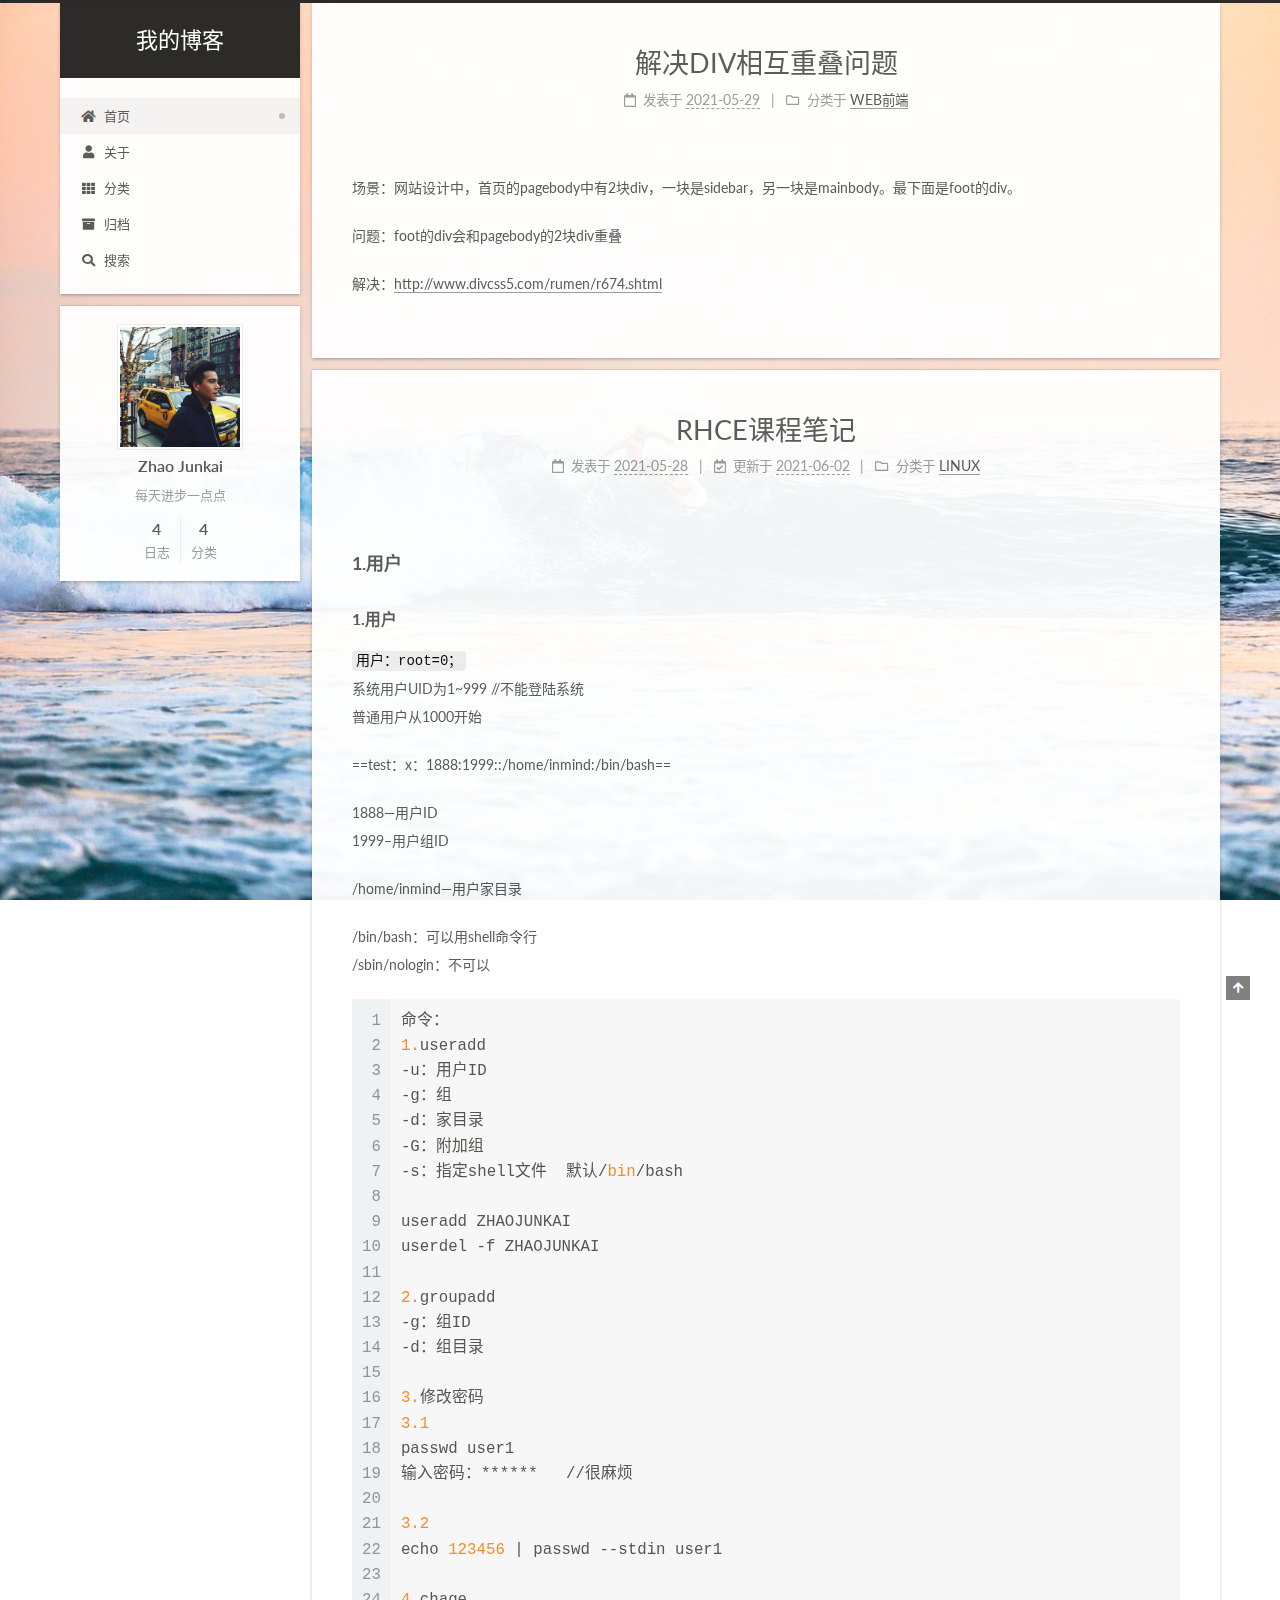
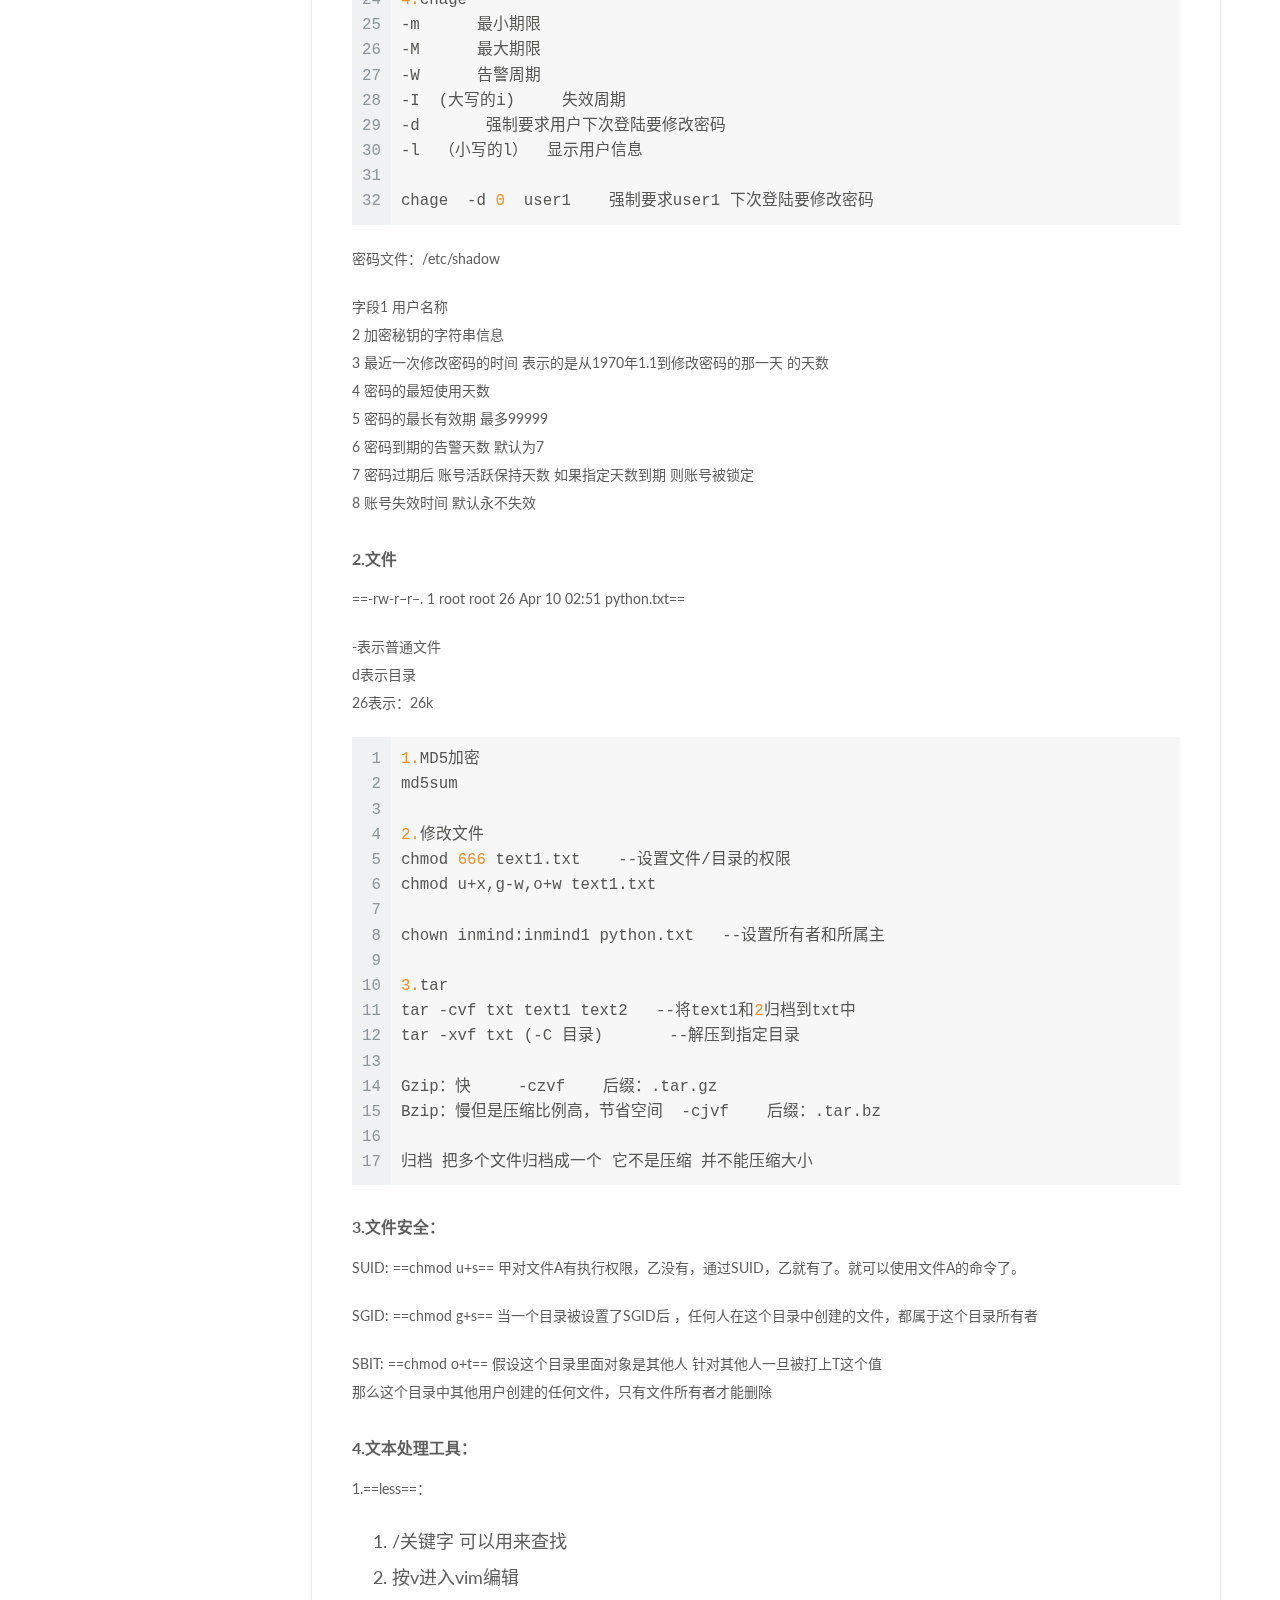
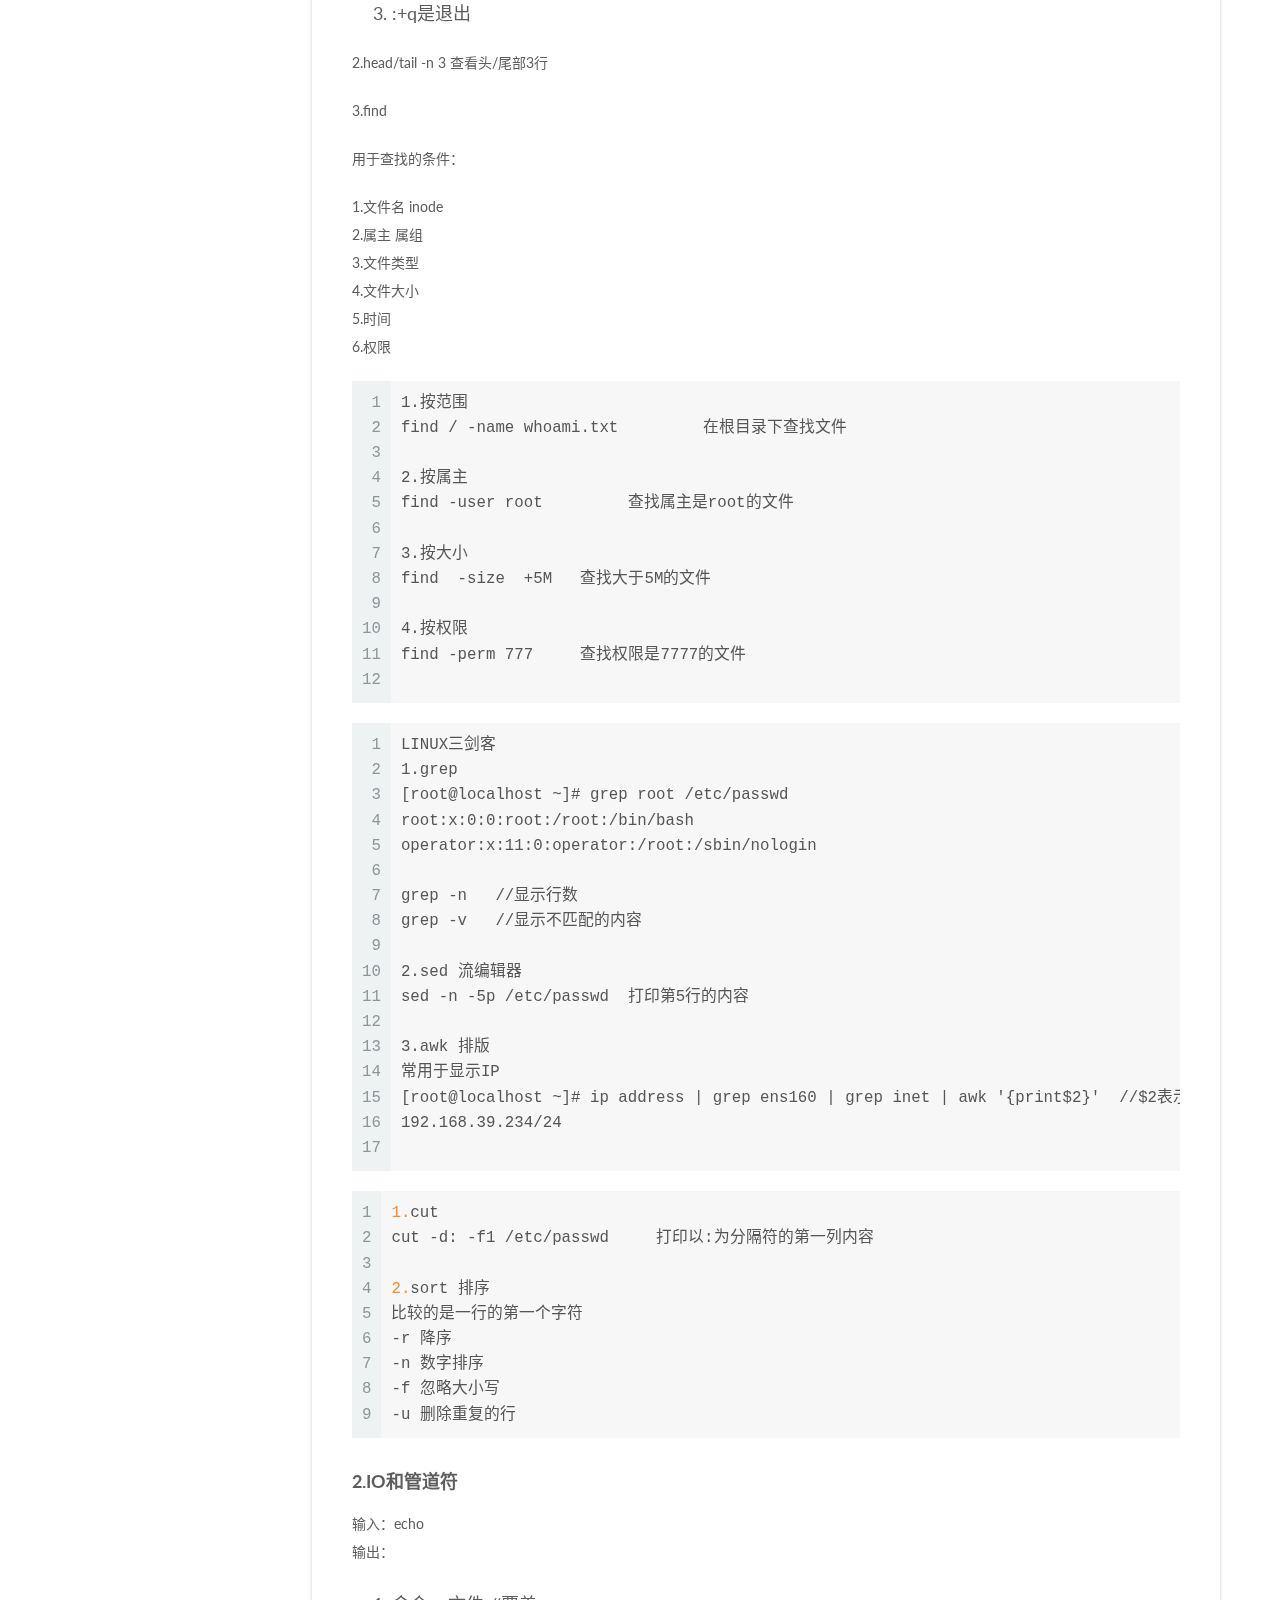
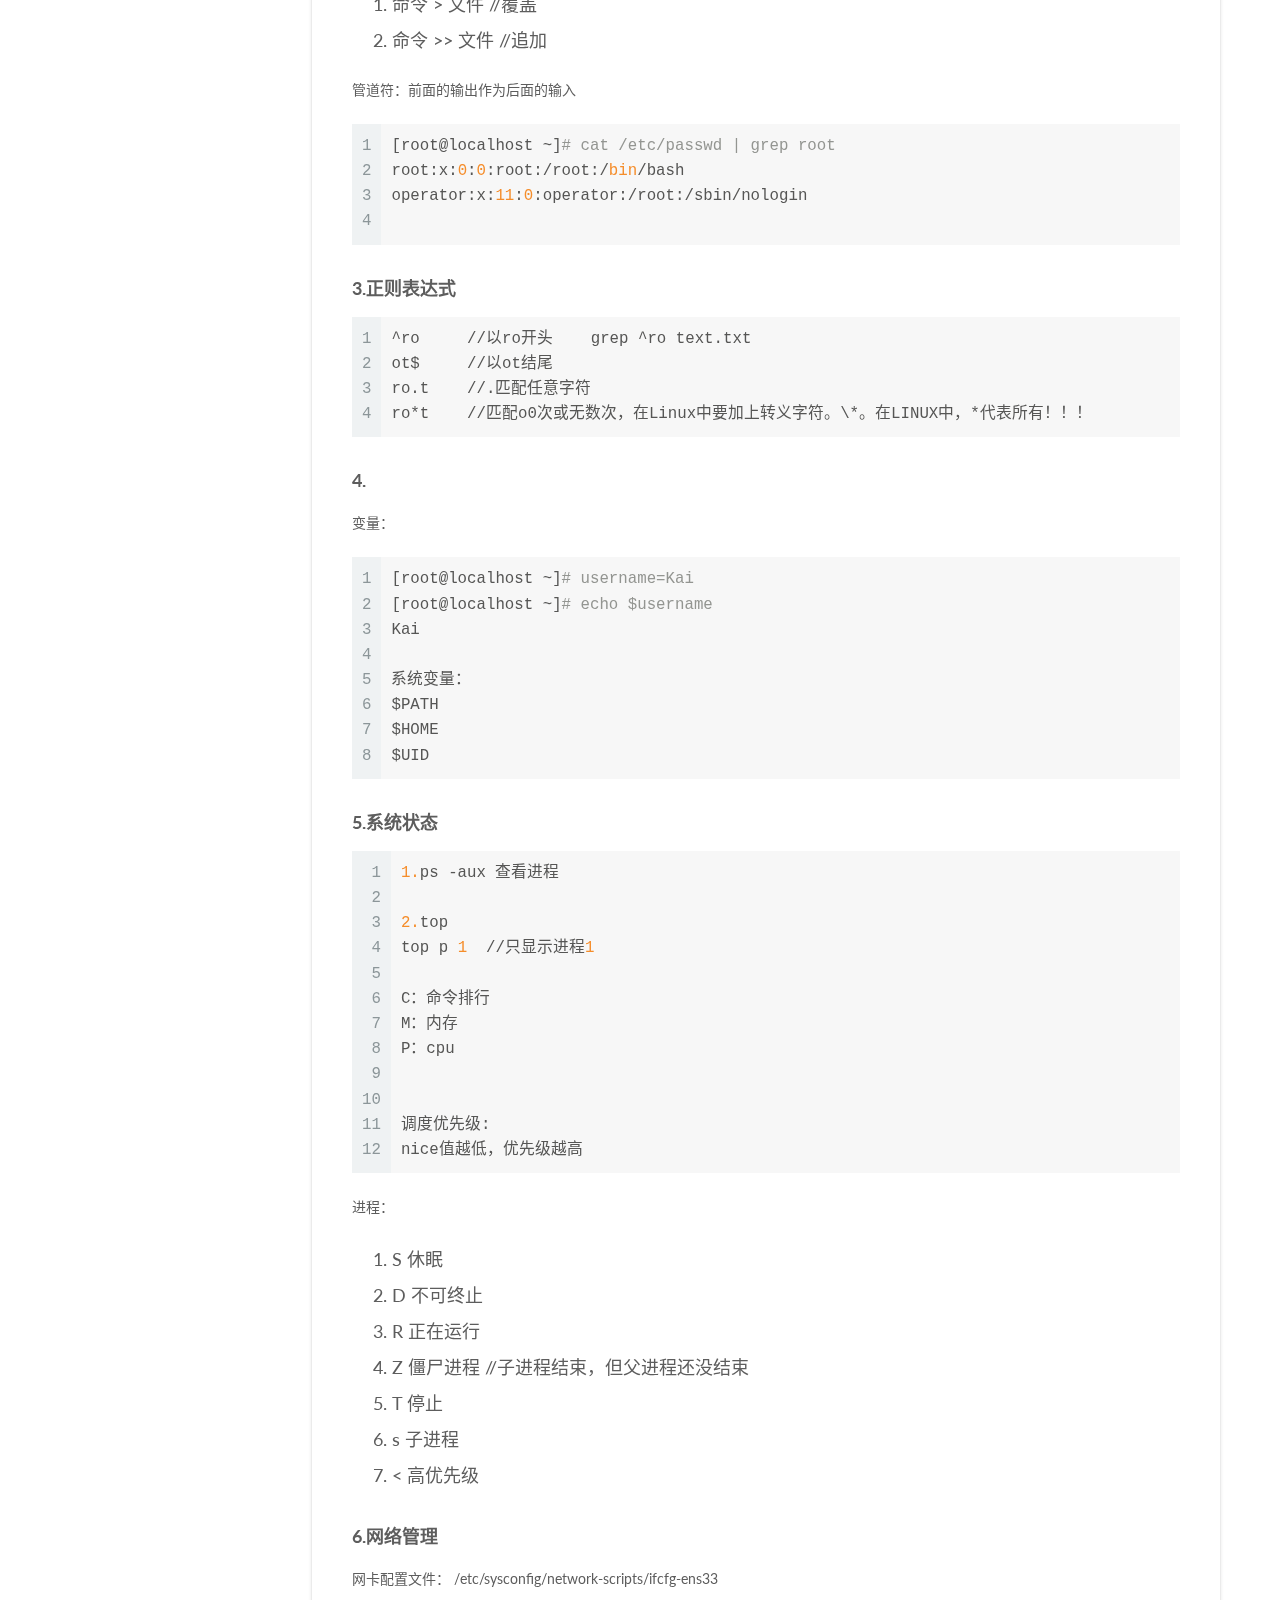
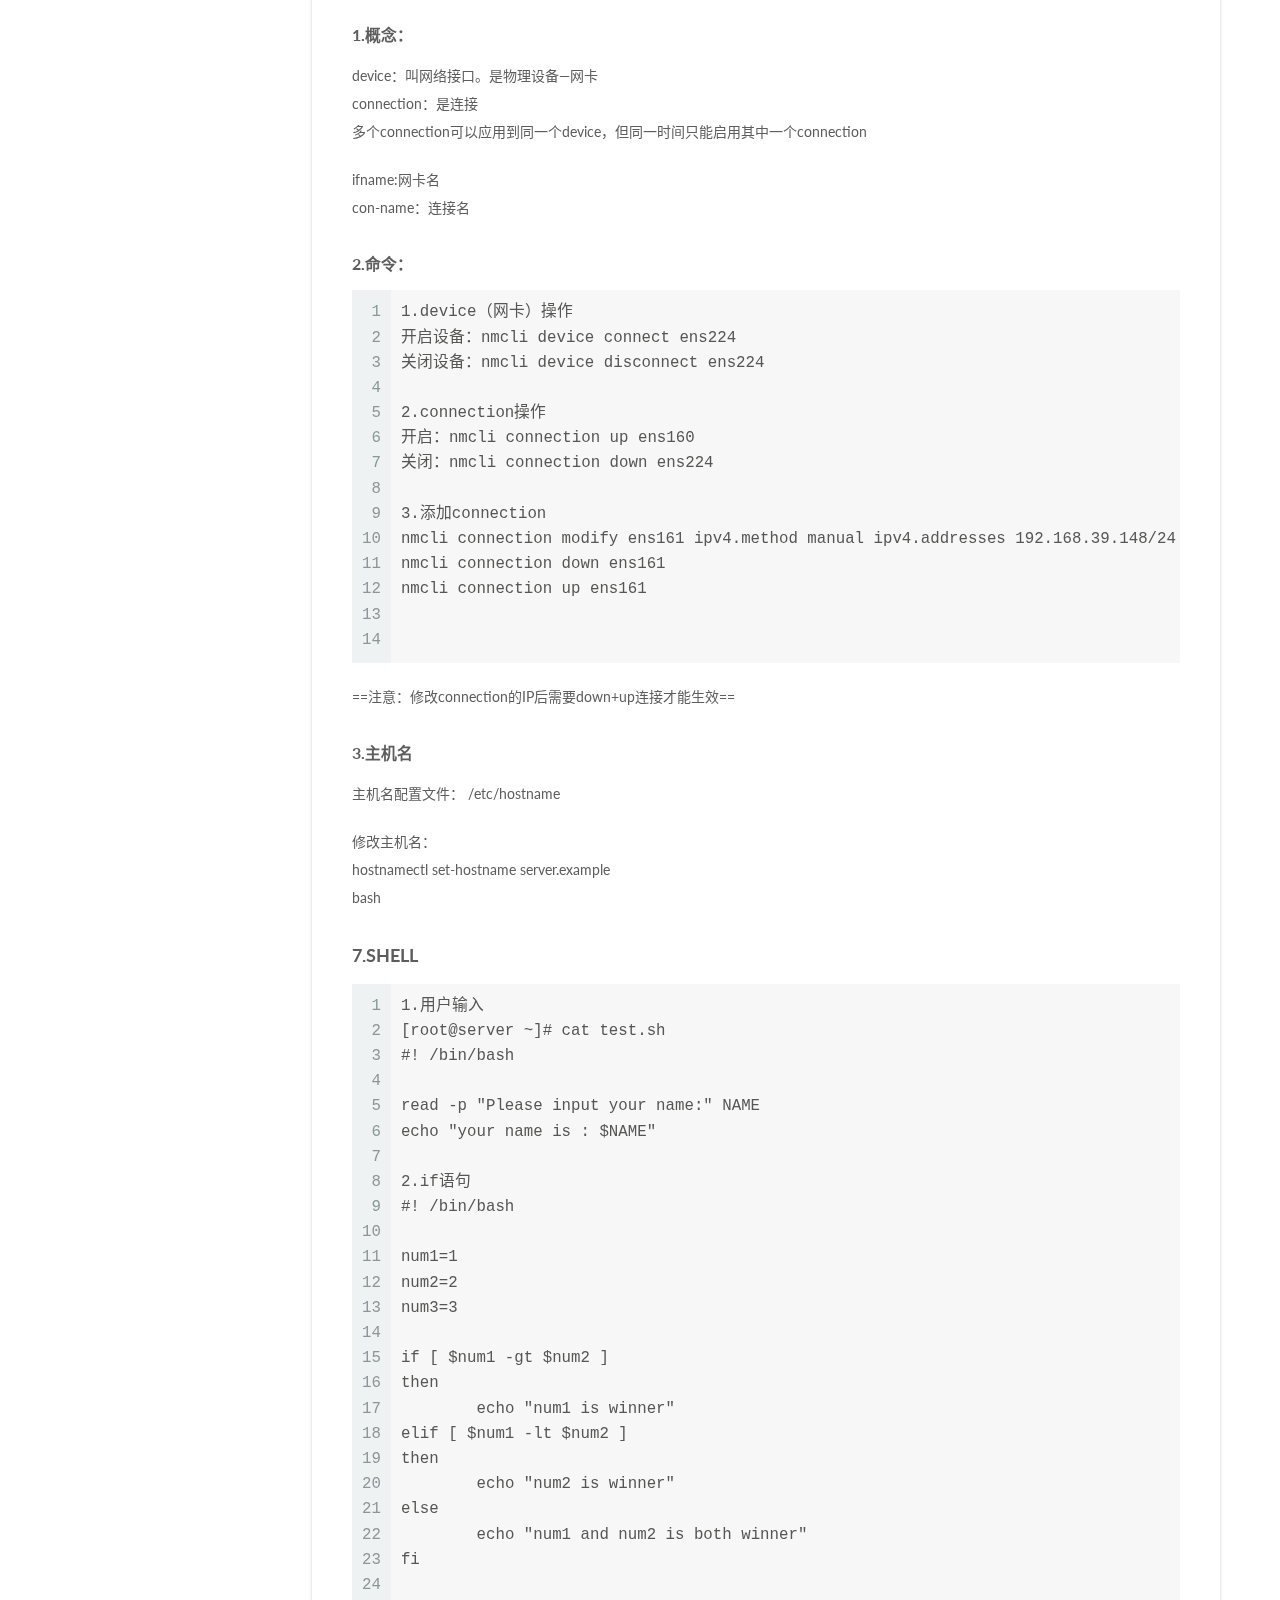
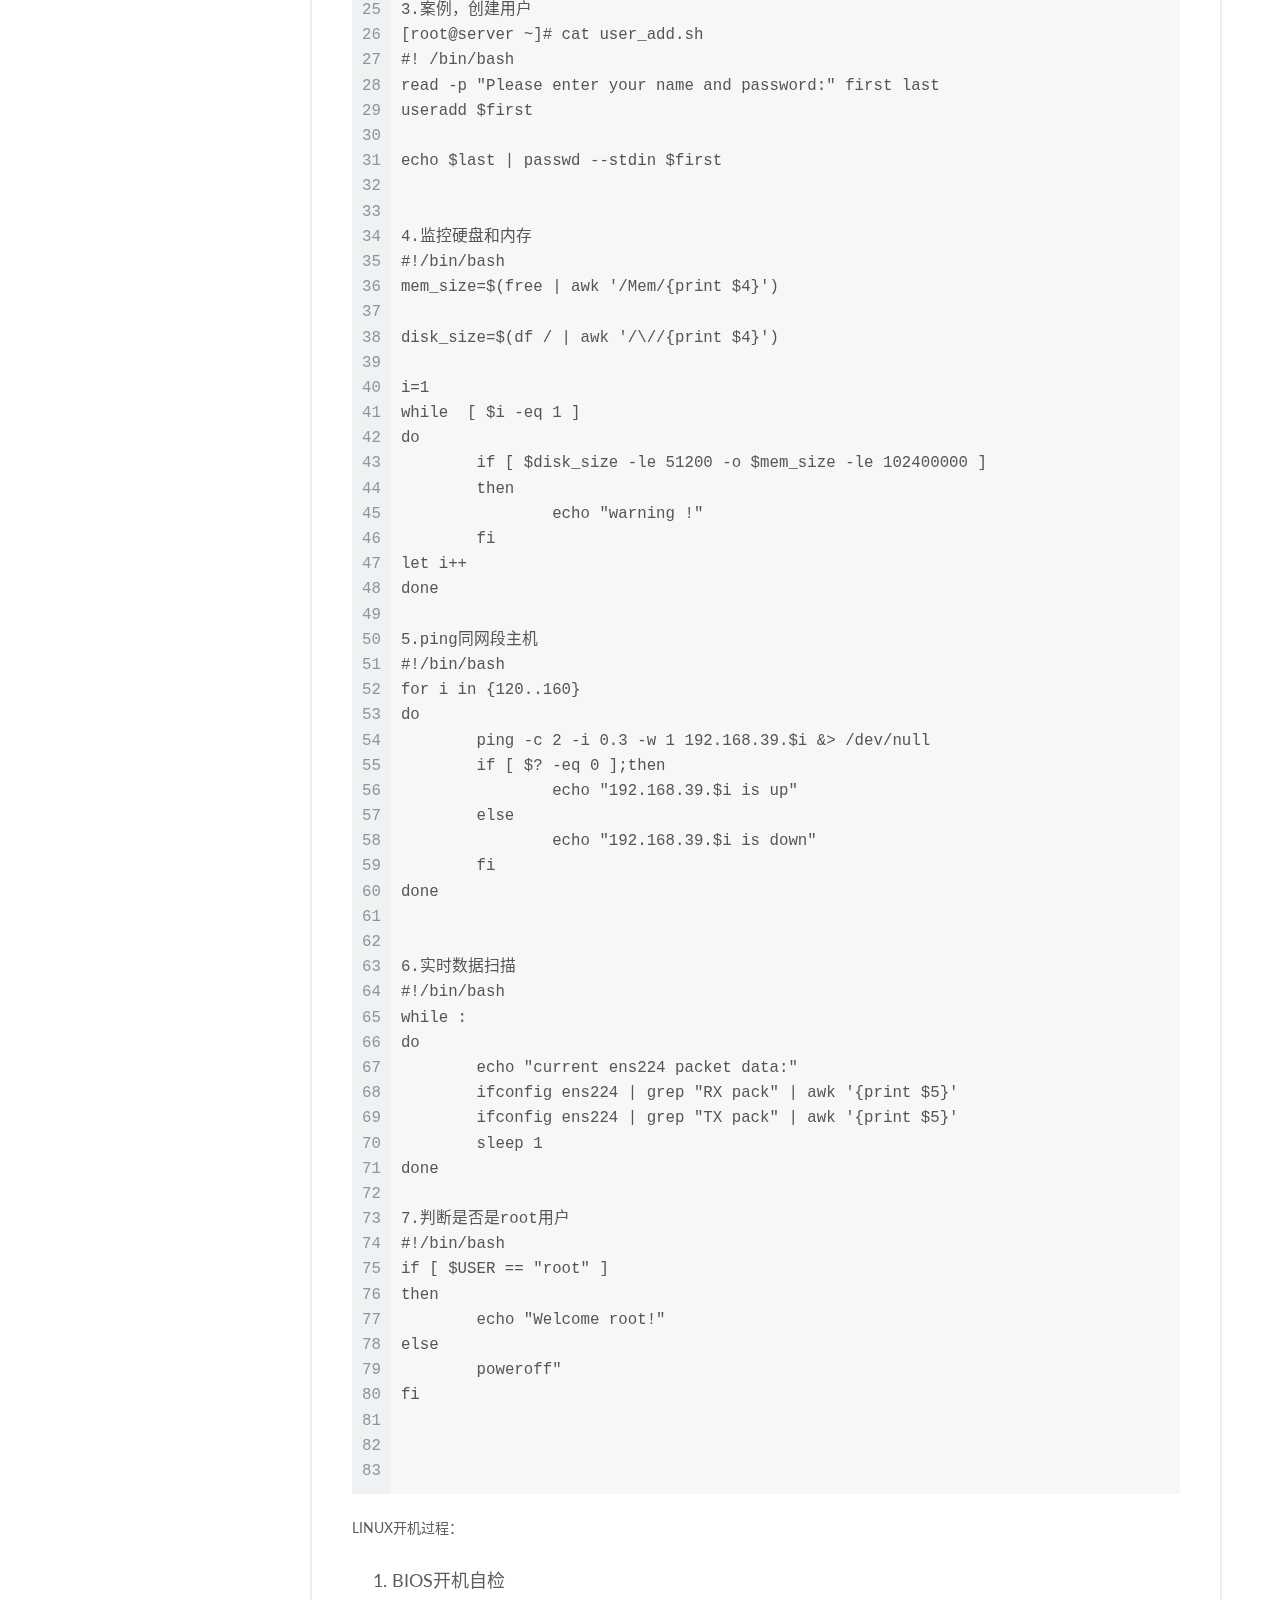
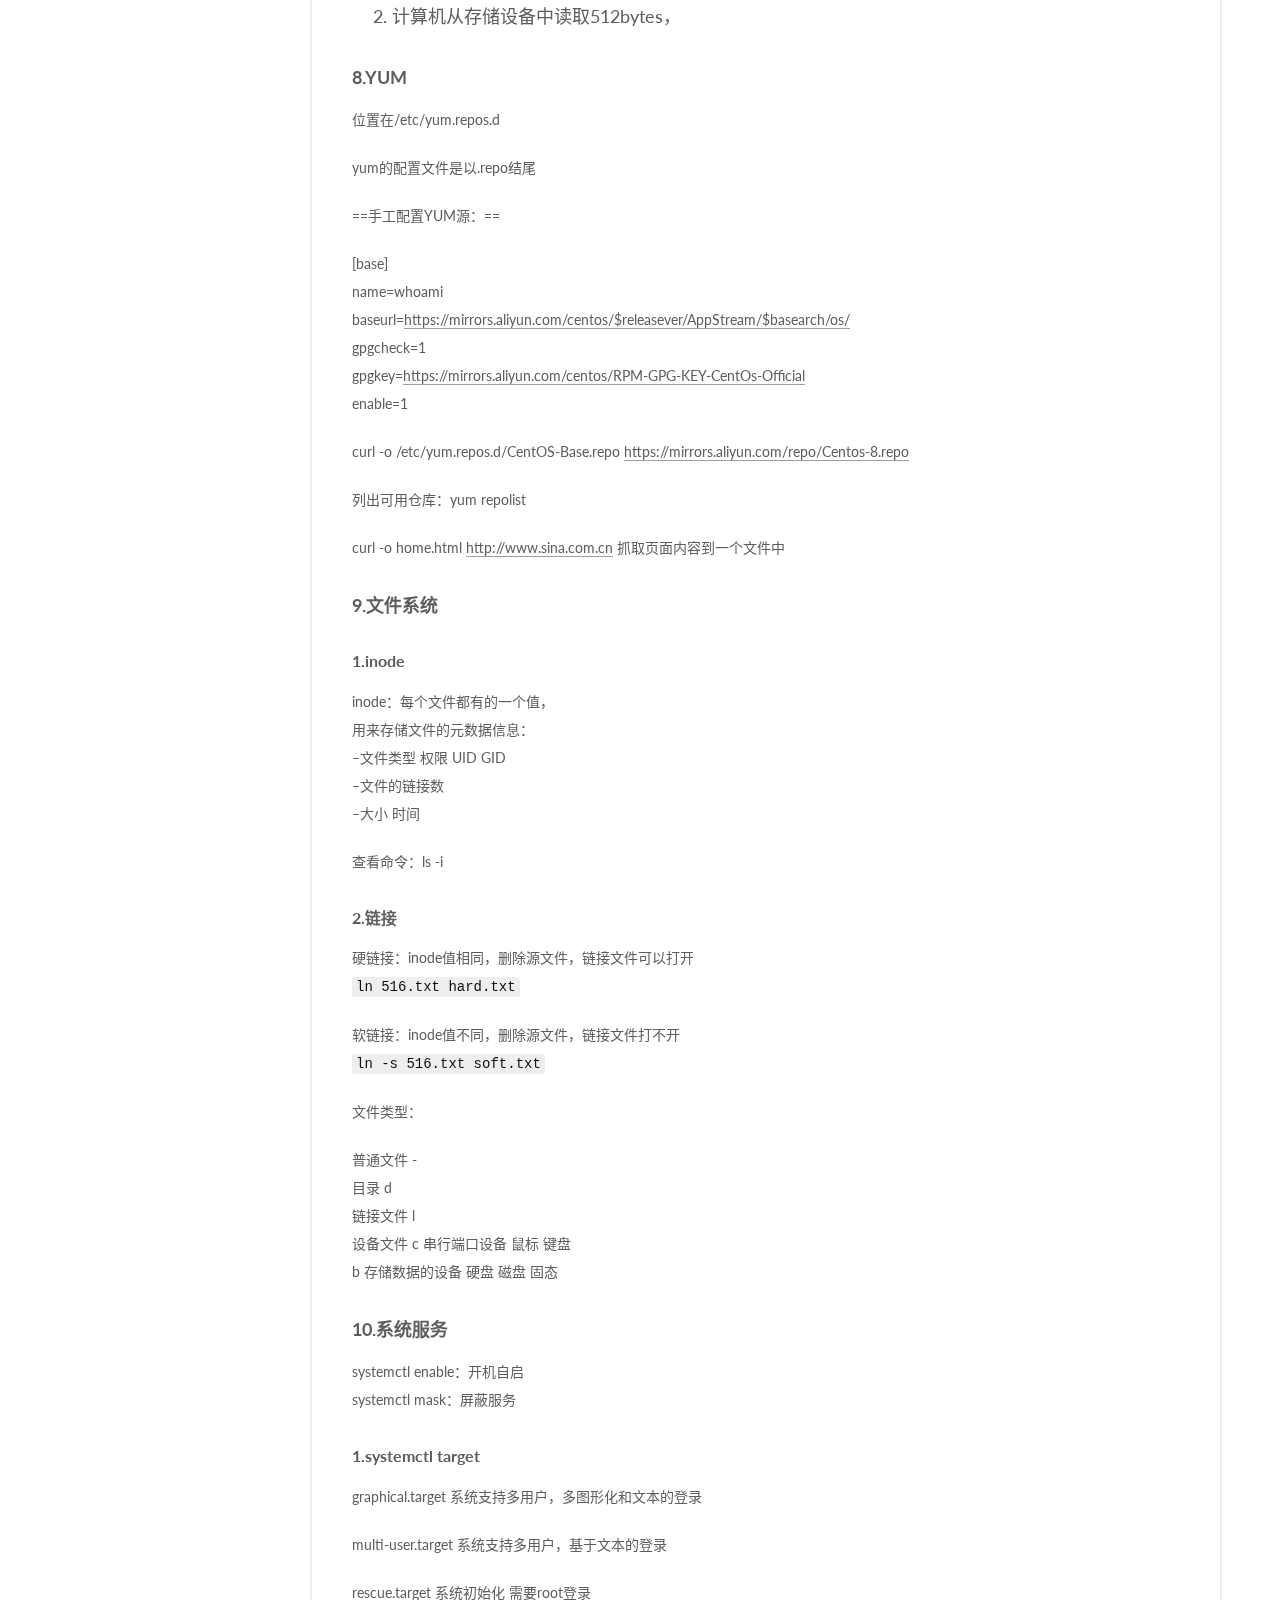
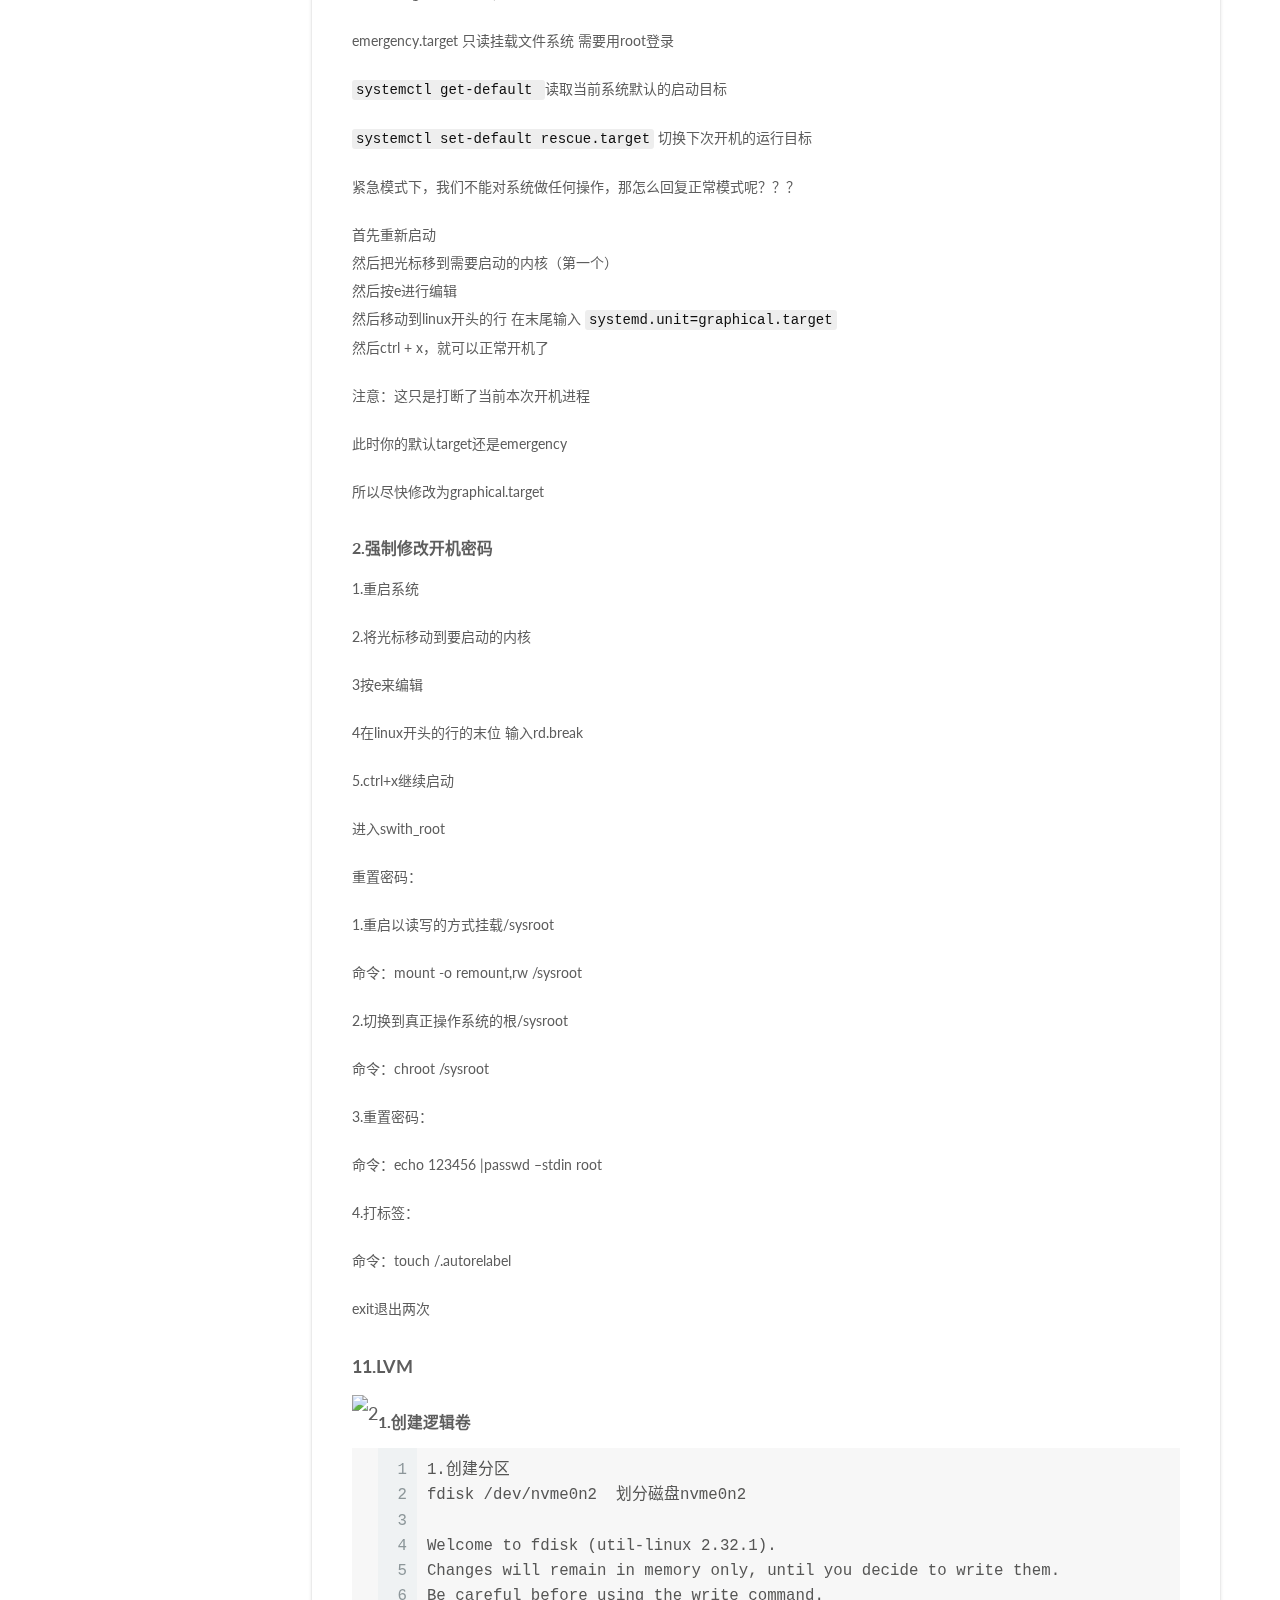
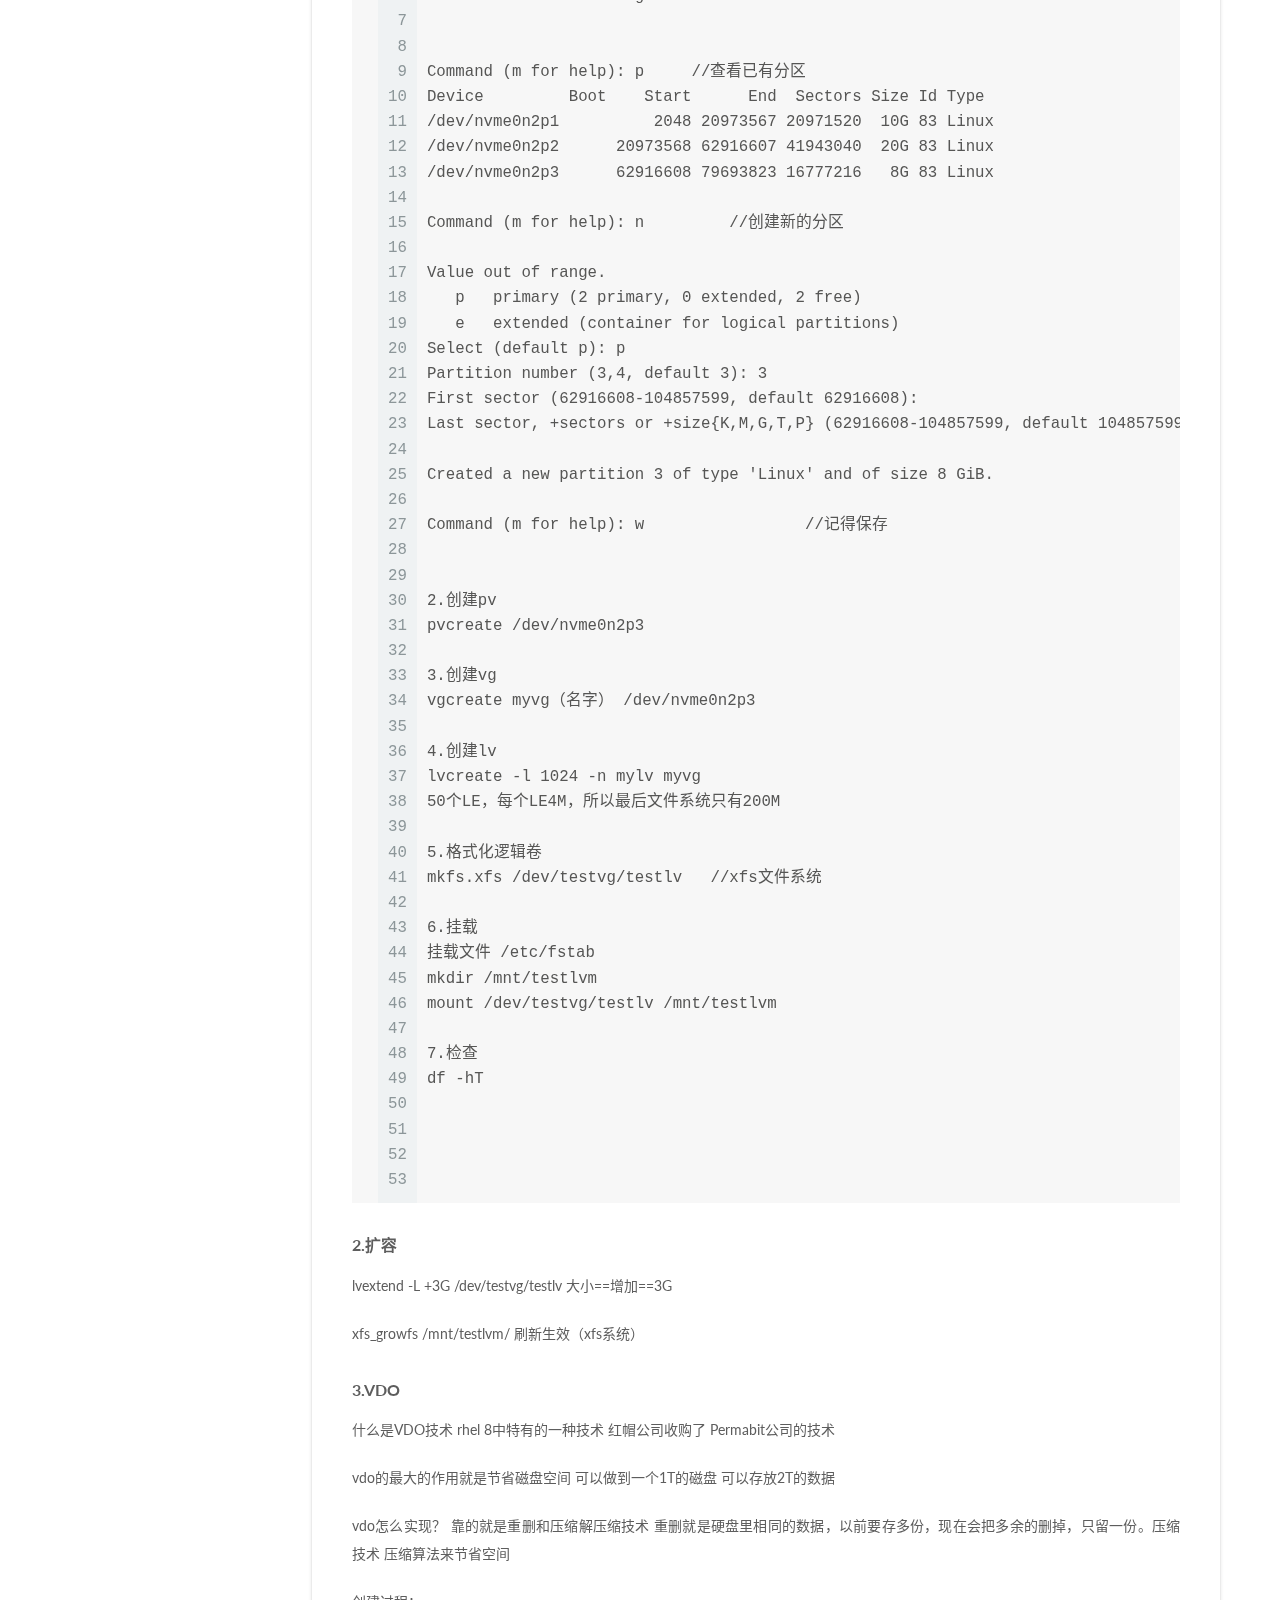
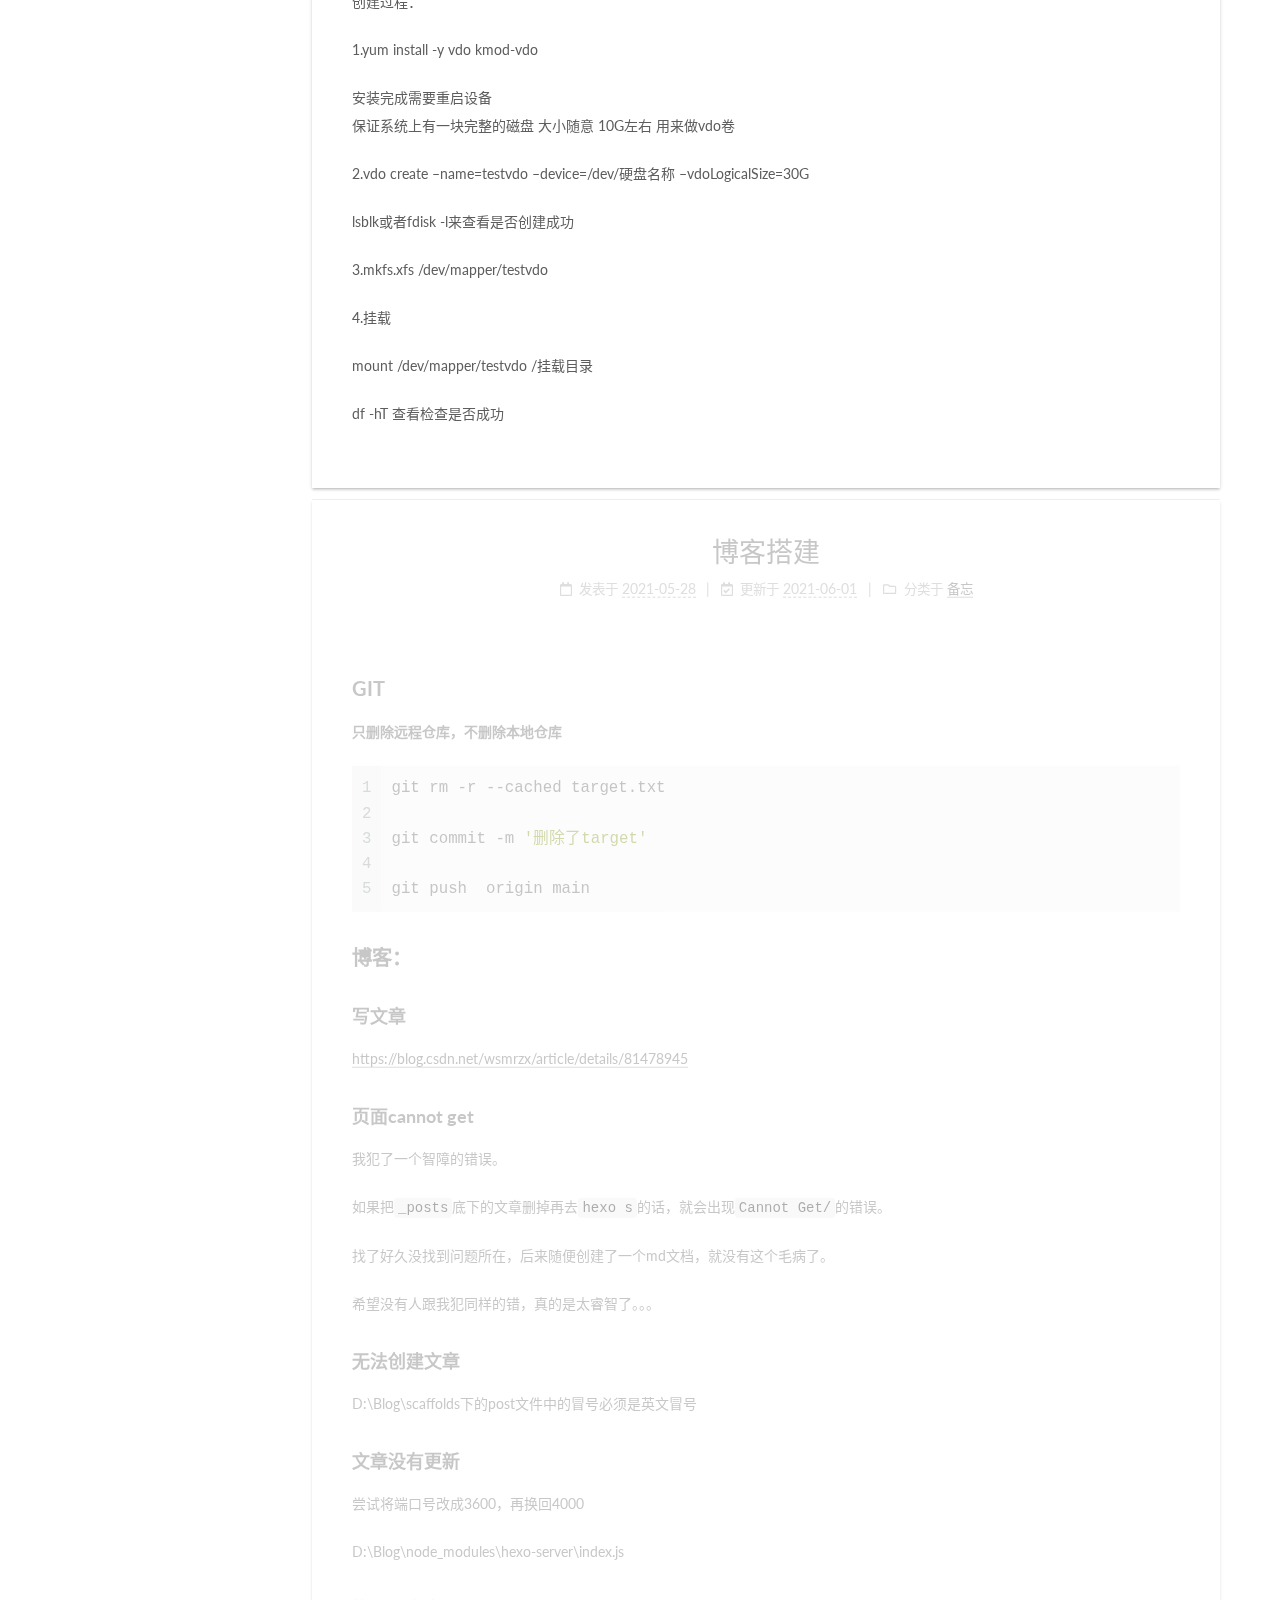
==== commit 3beb5dea: "Site updated: 2021-06-03 08:23:31" ====
--- a/index.html
+++ b/index.html
@@ -286,7 +286,7 @@
                   <i class="far fa-calendar-check"></i>
                 </span>
                 <span class="post-meta-item-text">更新于</span>
-                <time title="修改时间：2021-06-01 16:20:50" itemprop="dateModified" datetime="2021-06-01T16:20:50+08:00">2021-06-01</time>
+                <time title="修改时间：2021-06-02 22:07:10" itemprop="dateModified" datetime="2021-06-02T22:07:10+08:00">2021-06-02</time>
               </span>
             <span class="post-meta-item">
               <span class="post-meta-item-icon">
@@ -447,8 +447,61 @@
 <p>yum的配置文件是以.repo结尾</p>
 <p>==手工配置YUM源：==</p>
 <p>[base]<br>name=whoami<br>baseurl=<a target="_blank" rel="noopener" href="https://mirrors.aliyun.com/centos/$releasever/AppStream/$basearch/os/">https://mirrors.aliyun.com/centos/$releasever/AppStream/$basearch/os/</a><br>gpgcheck=1<br>gpgkey=<a target="_blank" rel="noopener" href="https://mirrors.aliyun.com/centos/RPM-GPG-KEY-CentOs-Official">https://mirrors.aliyun.com/centos/RPM-GPG-KEY-CentOs-Official</a><br>enable=1</p>
+<p>curl -o /etc/yum.repos.d/CentOS-Base.repo <a target="_blank" rel="noopener" href="https://mirrors.aliyun.com/repo/Centos-8.repo">https://mirrors.aliyun.com/repo/Centos-8.repo</a></p>
 <p> 列出可用仓库：yum repolist</p>
 <p>curl -o home.html  <a target="_blank" rel="noopener" href="http://www.sina.com.cn/">http://www.sina.com.cn</a>    抓取页面内容到一个文件中</p>
+<h5 id="9-文件系统"><a href="#9-文件系统" class="headerlink" title="9.文件系统"></a>9.文件系统</h5><h6 id="1-inode"><a href="#1-inode" class="headerlink" title="1.inode"></a>1.inode</h6><p>inode：每个文件都有的一个值，<br>用来存储文件的元数据信息：<br>–文件类型 权限  UID   GID<br>–文件的链接数<br>–大小  时间</p>
+<p>查看命令：ls -i</p>
+<h6 id="2-链接"><a href="#2-链接" class="headerlink" title="2.链接"></a>2.链接</h6><p>硬链接：inode值相同，删除源文件，链接文件可以打开<br> <code>ln 516.txt hard.txt  </code> </p>
+<p>软链接：inode值不同，删除源文件，链接文件打不开<br><code>ln -s 516.txt soft.txt     </code></p>
+<p>文件类型：</p>
+<p>普通文件     -<br>目录            d<br>链接文件     l<br>设备文件    c   串行端口设备   鼠标  键盘<br>                    b   存储数据的设备   硬盘 磁盘 固态</p>
+<h5 id="10-系统服务"><a href="#10-系统服务" class="headerlink" title="10.系统服务"></a>10.系统服务</h5><p>systemctl enable：开机自启<br>systemctl mask：屏蔽服务</p>
+<h6 id="1-systemctl-target"><a href="#1-systemctl-target" class="headerlink" title="1.systemctl target"></a>1.systemctl target</h6><p>graphical.target  系统支持多用户，多图形化和文本的登录</p>
+<p>multi-user.target  系统支持多用户，基于文本的登录</p>
+<p>rescue.target   系统初始化  需要root登录</p>
+<p>emergency.target   只读挂载文件系统  需要用root登录    </p>
+<p><code>systemctl get-default   </code>    读取当前系统默认的启动目标</p>
+<p> <code>systemctl set-default  rescue.target</code>  切换下次开机的运行目标</p>
+<p>紧急模式下，我们不能对系统做任何操作，那怎么回复正常模式呢？？？</p>
+<p>首先重新启动<br>然后把光标移到需要启动的内核（第一个）<br>然后按e进行编辑<br>然后移动到linux开头的行 在末尾输入 <code>systemd.unit=graphical.target</code><br>然后ctrl + x，就可以正常开机了</p>
+<p>注意：这只是打断了当前本次开机进程 </p>
+<p>此时你的默认target还是emergency</p>
+<p>所以尽快修改为graphical.target</p>
+<h6 id="2-强制修改开机密码"><a href="#2-强制修改开机密码" class="headerlink" title="2.强制修改开机密码"></a>2.强制修改开机密码</h6><p>1.重启系统</p>
+<p>2.将光标移动到要启动的内核</p>
+<p>3按e来编辑</p>
+<p>4在linux开头的行的末位 输入rd.break</p>
+<p>5.ctrl+x继续启动</p>
+<p>进入swith_root</p>
+<p> 重置密码：</p>
+<p>1.重启以读写的方式挂载/sysroot</p>
+<p>命令：mount -o remount,rw /sysroot</p>
+<p>2.切换到真正操作系统的根/sysroot</p>
+<p>命令：chroot  /sysroot</p>
+<p>3.重置密码：</p>
+<p>命令：echo 123456 |passwd –stdin root</p>
+<p>4.打标签：</p>
+<p>命令：touch /.autorelabel</p>
+<p>exit退出两次</p>
+<h5 id="11-LVM"><a href="#11-LVM" class="headerlink" title="11.LVM"></a>11.LVM</h5><img src="../../../typora图片/clip_image002-1622635110285.jpg" alt="2" style="zoom:100%;" align="left"/>
+
+<h6 id="1-创建逻辑卷"><a href="#1-创建逻辑卷" class="headerlink" title="1.创建逻辑卷"></a>1.创建逻辑卷</h6><figure class="highlight html"><table><tr><td class="gutter"><pre><span class="line">1</span><br><span class="line">2</span><br><span class="line">3</span><br><span class="line">4</span><br><span class="line">5</span><br><span class="line">6</span><br><span class="line">7</span><br><span class="line">8</span><br><span class="line">9</span><br><span class="line">10</span><br><span class="line">11</span><br><span class="line">12</span><br><span class="line">13</span><br><span class="line">14</span><br><span class="line">15</span><br><span class="line">16</span><br><span class="line">17</span><br><span class="line">18</span><br><span class="line">19</span><br><span class="line">20</span><br><span class="line">21</span><br><span class="line">22</span><br><span class="line">23</span><br><span class="line">24</span><br><span class="line">25</span><br><span class="line">26</span><br><span class="line">27</span><br><span class="line">28</span><br><span class="line">29</span><br><span class="line">30</span><br><span class="line">31</span><br><span class="line">32</span><br><span class="line">33</span><br><span class="line">34</span><br><span class="line">35</span><br><span class="line">36</span><br><span class="line">37</span><br><span class="line">38</span><br><span class="line">39</span><br><span class="line">40</span><br><span class="line">41</span><br><span class="line">42</span><br><span class="line">43</span><br><span class="line">44</span><br><span class="line">45</span><br><span class="line">46</span><br><span class="line">47</span><br><span class="line">48</span><br><span class="line">49</span><br><span class="line">50</span><br><span class="line">51</span><br><span class="line">52</span><br><span class="line">53</span><br></pre></td><td class="code"><pre><span class="line">1.创建分区</span><br><span class="line">fdisk /dev/nvme0n2  划分磁盘nvme0n2</span><br><span class="line"></span><br><span class="line">Welcome to fdisk (util-linux 2.32.1).</span><br><span class="line">Changes will remain in memory only, until you decide to write them.</span><br><span class="line">Be careful before using the write command.</span><br><span class="line"></span><br><span class="line"></span><br><span class="line">Command (m for help): p     //查看已有分区</span><br><span class="line">Device         Boot    Start      End  Sectors Size Id Type</span><br><span class="line">/dev/nvme0n2p1          2048 20973567 20971520  10G 83 Linux</span><br><span class="line">/dev/nvme0n2p2      20973568 62916607 41943040  20G 83 Linux</span><br><span class="line">/dev/nvme0n2p3      62916608 79693823 16777216   8G 83 Linux</span><br><span class="line"></span><br><span class="line">Command (m for help): n		//创建新的分区</span><br><span class="line"></span><br><span class="line">Value out of range.</span><br><span class="line">   p   primary (2 primary, 0 extended, 2 free)</span><br><span class="line">   e   extended (container for logical partitions)</span><br><span class="line">Select (default p): p</span><br><span class="line">Partition number (3,4, default 3): 3</span><br><span class="line">First sector (62916608-104857599, default 62916608): </span><br><span class="line">Last sector, +sectors or +size&#123;K,M,G,T,P&#125; (62916608-104857599, default 104857599): +8G</span><br><span class="line"></span><br><span class="line">Created a new partition 3 of type &#x27;Linux&#x27; and of size 8 GiB.</span><br><span class="line"></span><br><span class="line">Command (m for help): w 		//记得保存	</span><br><span class="line"></span><br><span class="line"></span><br><span class="line">2.创建pv</span><br><span class="line">pvcreate /dev/nvme0n2p3</span><br><span class="line"></span><br><span class="line">3.创建vg</span><br><span class="line">vgcreate myvg（名字） /dev/nvme0n2p3</span><br><span class="line"></span><br><span class="line">4.创建lv</span><br><span class="line">lvcreate -l 1024 -n mylv myvg</span><br><span class="line">50个LE，每个LE4M，所以最后文件系统只有200M</span><br><span class="line"></span><br><span class="line">5.格式化逻辑卷</span><br><span class="line">mkfs.xfs /dev/testvg/testlv   //xfs文件系统</span><br><span class="line"></span><br><span class="line">6.挂载</span><br><span class="line">挂载文件 /etc/fstab</span><br><span class="line">mkdir /mnt/testlvm</span><br><span class="line">mount /dev/testvg/testlv /mnt/testlvm</span><br><span class="line"></span><br><span class="line">7.检查</span><br><span class="line">df -hT</span><br><span class="line"></span><br><span class="line"></span><br><span class="line"></span><br><span class="line"></span><br></pre></td></tr></table></figure>
+
+<h6 id="2-扩容"><a href="#2-扩容" class="headerlink" title="2.扩容"></a>2.扩容</h6><p> lvextend -L +3G /dev/testvg/testlv     大小==增加==3G</p>
+<p>xfs_growfs /mnt/testlvm/        刷新生效（xfs系统）</p>
+<h6 id="3-VDO"><a href="#3-VDO" class="headerlink" title="3.VDO"></a>3.VDO</h6><p>什么是VDO技术  rhel 8中特有的一种技术  红帽公司收购了 Permabit公司的技术</p>
+<p>vdo的最大的作用就是节省磁盘空间 可以做到一个1T的磁盘 可以存放2T的数据  </p>
+<p>vdo怎么实现？  靠的就是重删和压缩解压缩技术  重删就是硬盘里相同的数据，以前要存多份，现在会把多余的删掉，只留一份。压缩技术 压缩算法来节省空间</p>
+<p>创建过程：</p>
+<p>1.yum install -y vdo  kmod-vdo  </p>
+<p>安装完成需要重启设备<br>保证系统上有一块完整的磁盘 大小随意 10G左右 用来做vdo卷</p>
+<p>2.vdo create –name=testvdo –device=/dev/硬盘名称 –vdoLogicalSize=30G  </p>
+<p>lsblk或者fdisk -l来查看是否创建成功</p>
+<p>3.mkfs.xfs /dev/mapper/testvdo</p>
+<p>4.挂载</p>
+<p>mount   /dev/mapper/testvdo   /挂载目录</p>
+<p>df -hT 查看检查是否成功  </p>
 
       
     </div>
--- a/css/main.css
+++ b/css/main.css
@@ -178,7 +178,7 @@
   height: 100%;
 }
 body {
-  background: url("/images/mountain-6253669_1280.jpg");
+  background: url("/images/surfer-1838958_1280.jpg");
   background-repeat: no-repeat;
   background-attachment: fixed;
   background-size: cover;
@@ -1175,7 +1175,7 @@
 }
 .links-of-author a::before,
 .links-of-author span.exturl::before {
-  background: #7e3258;
+  background: #62ffc4;
   border-radius: 50%;
   content: ' ';
   display: inline-block;
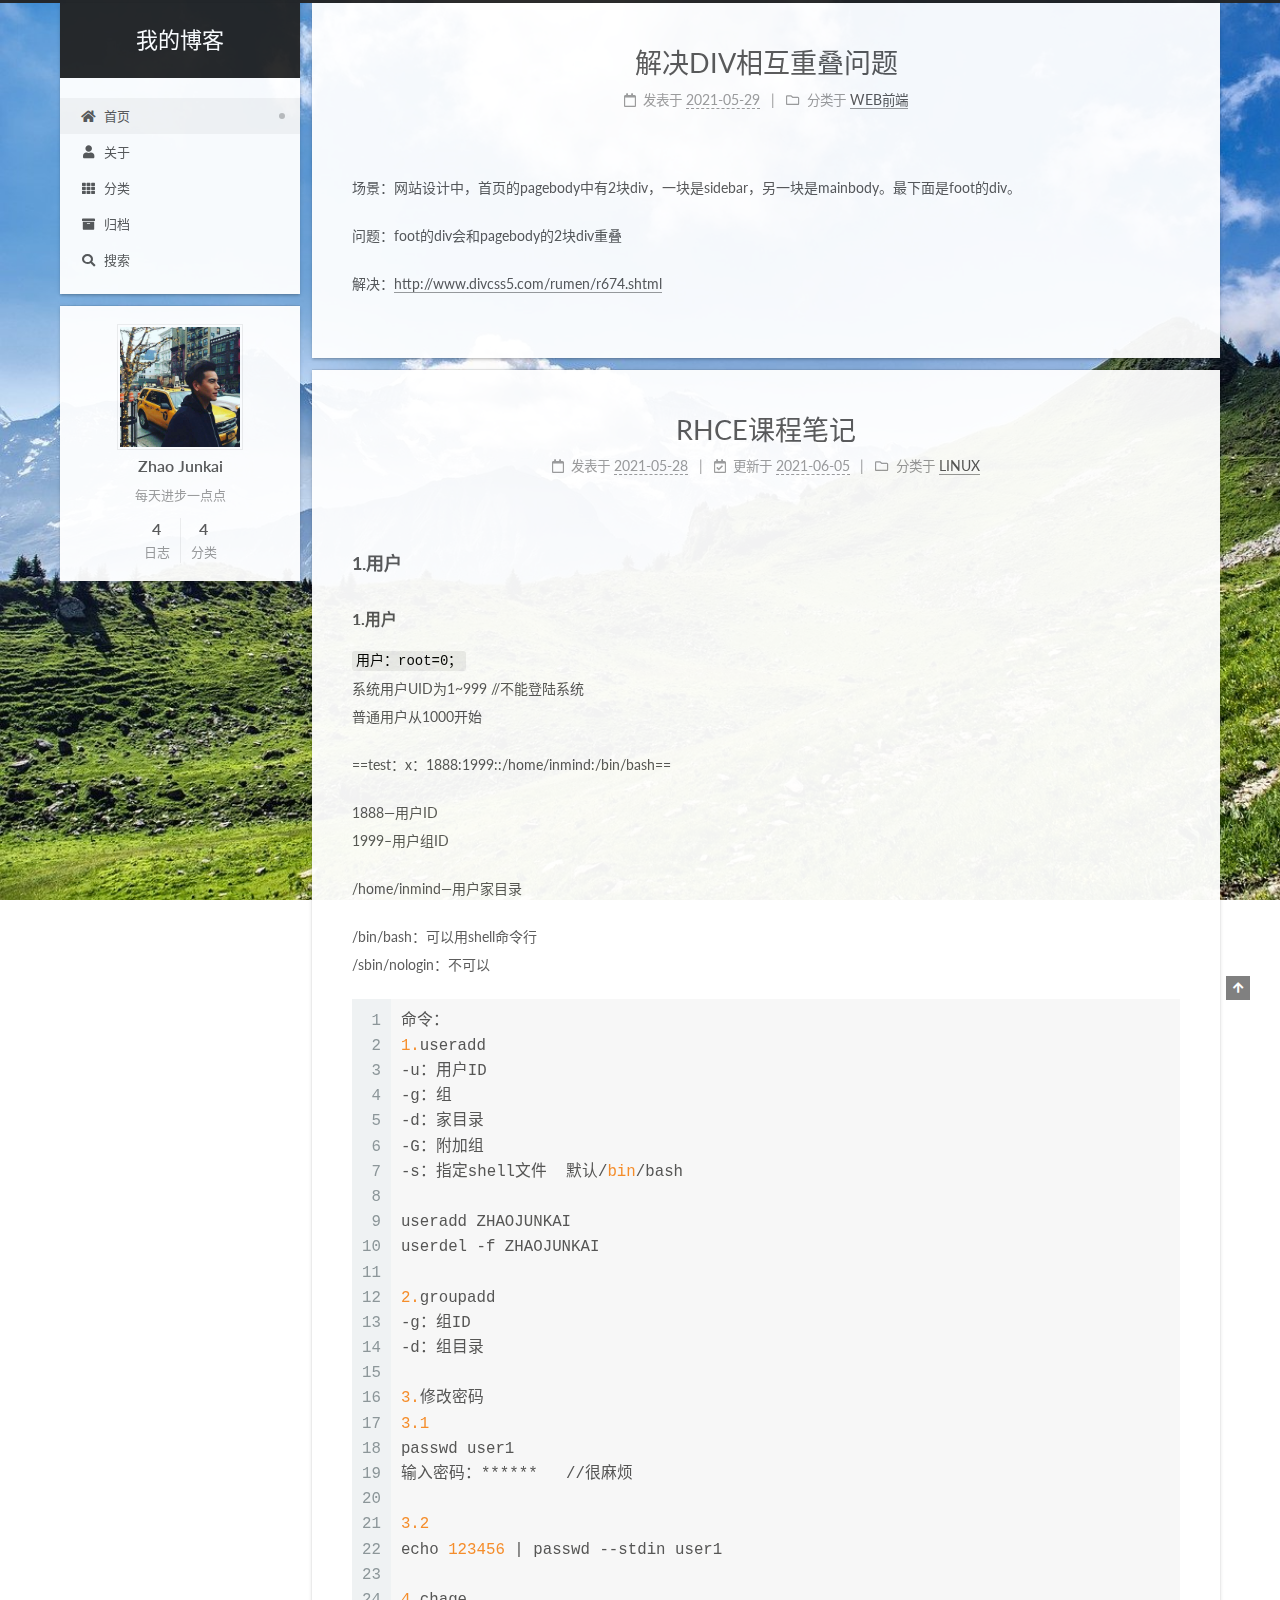
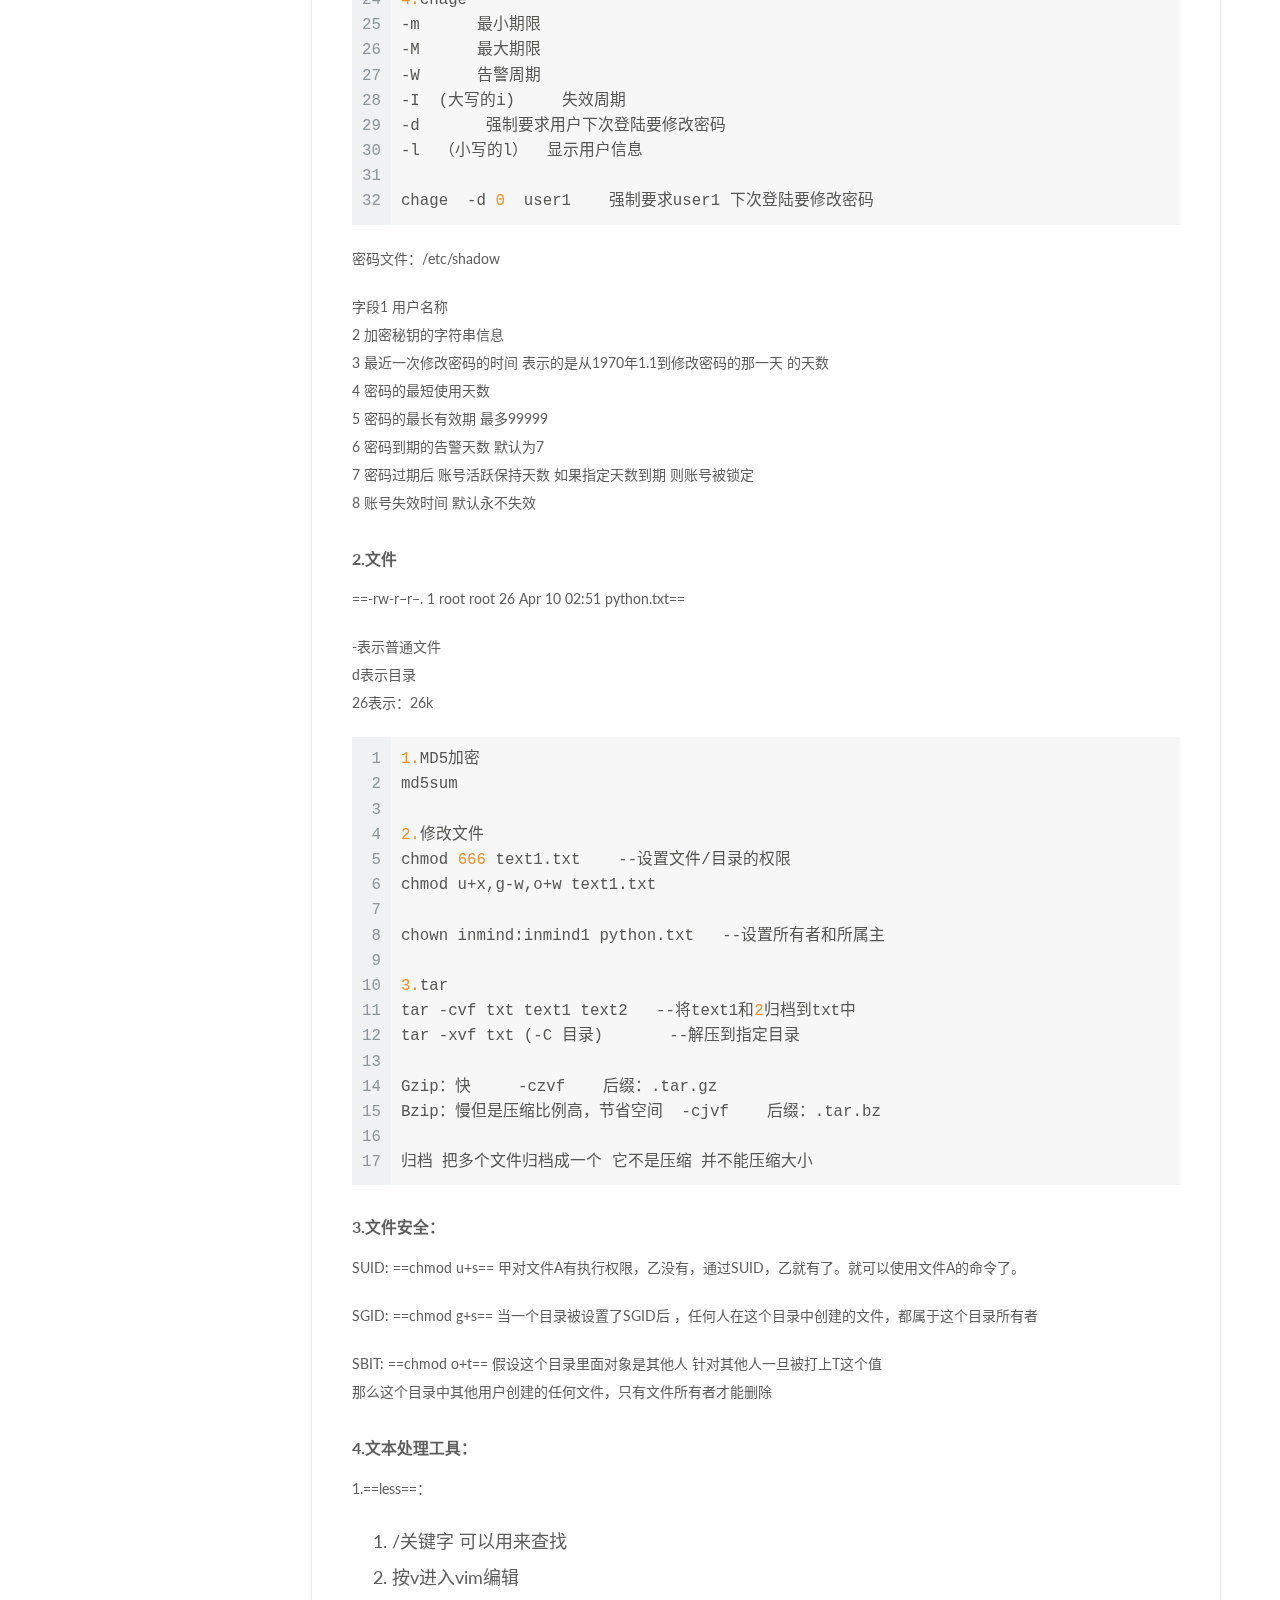
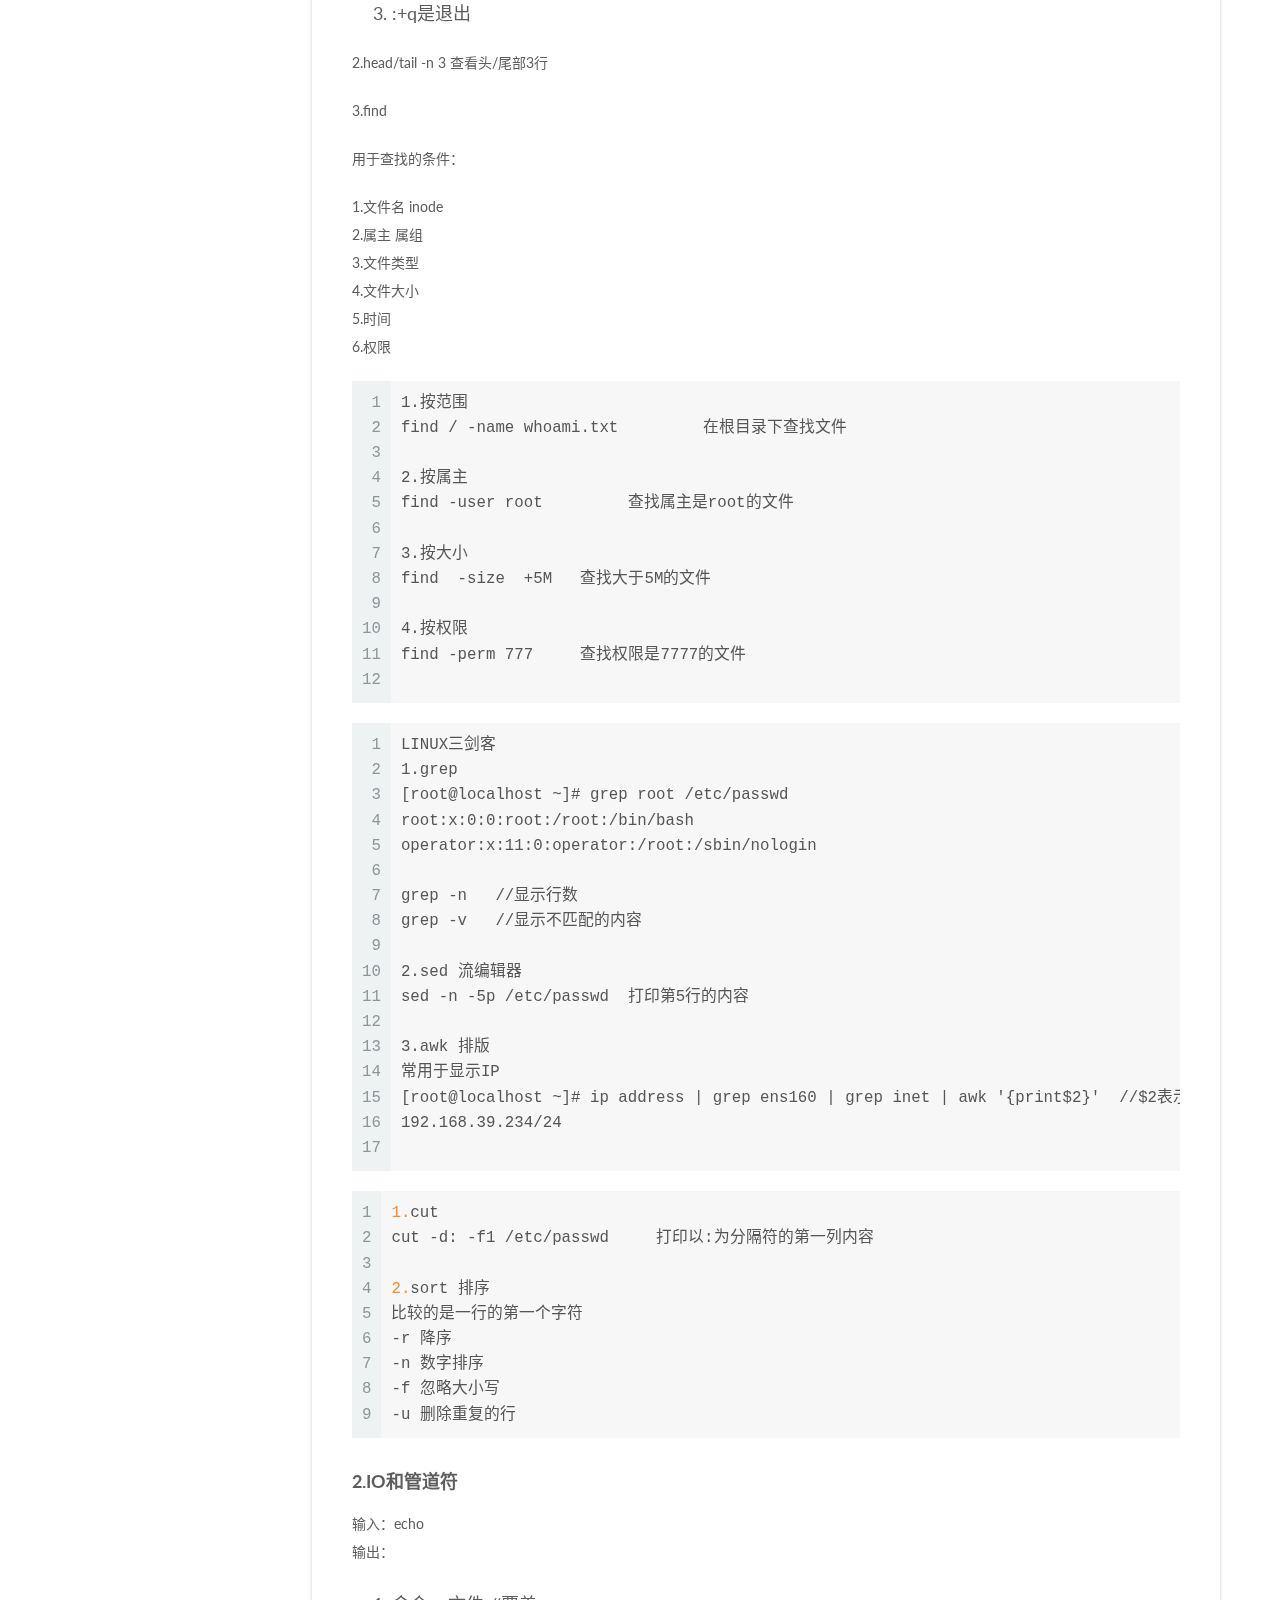
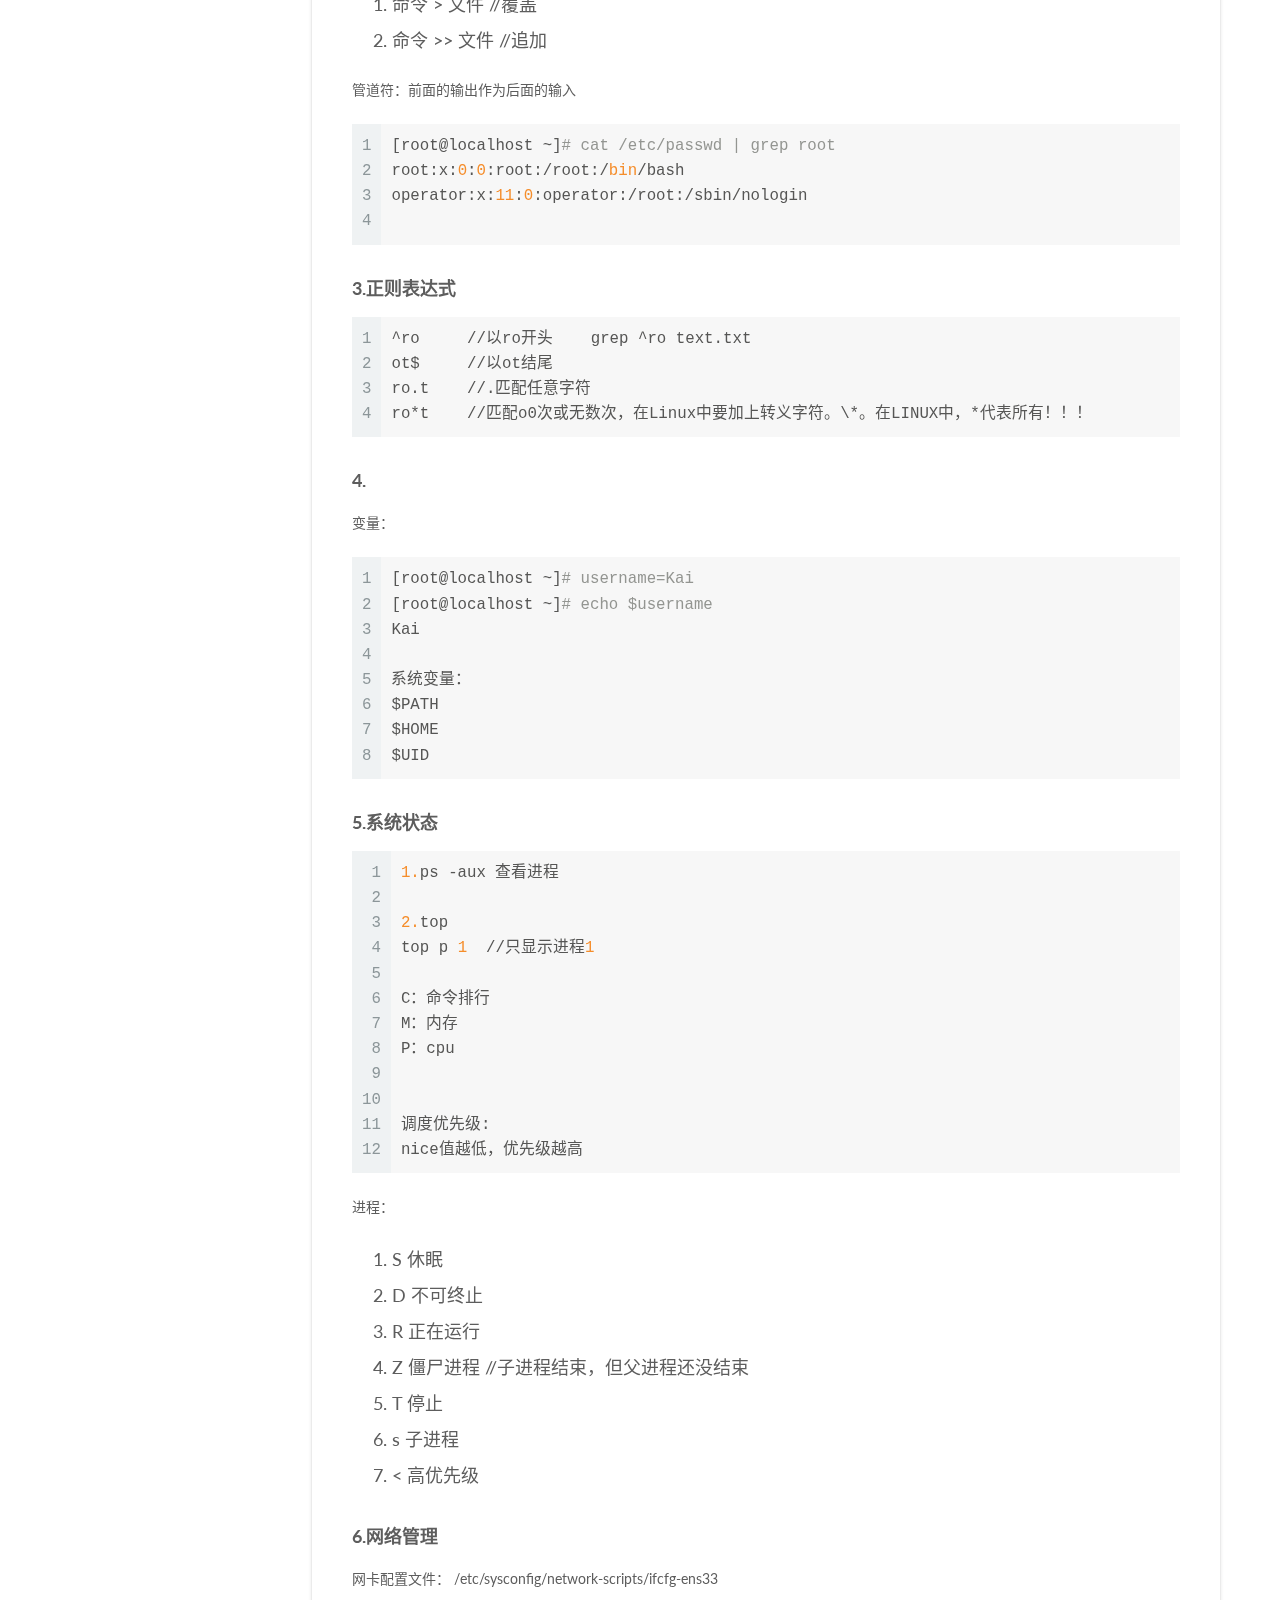
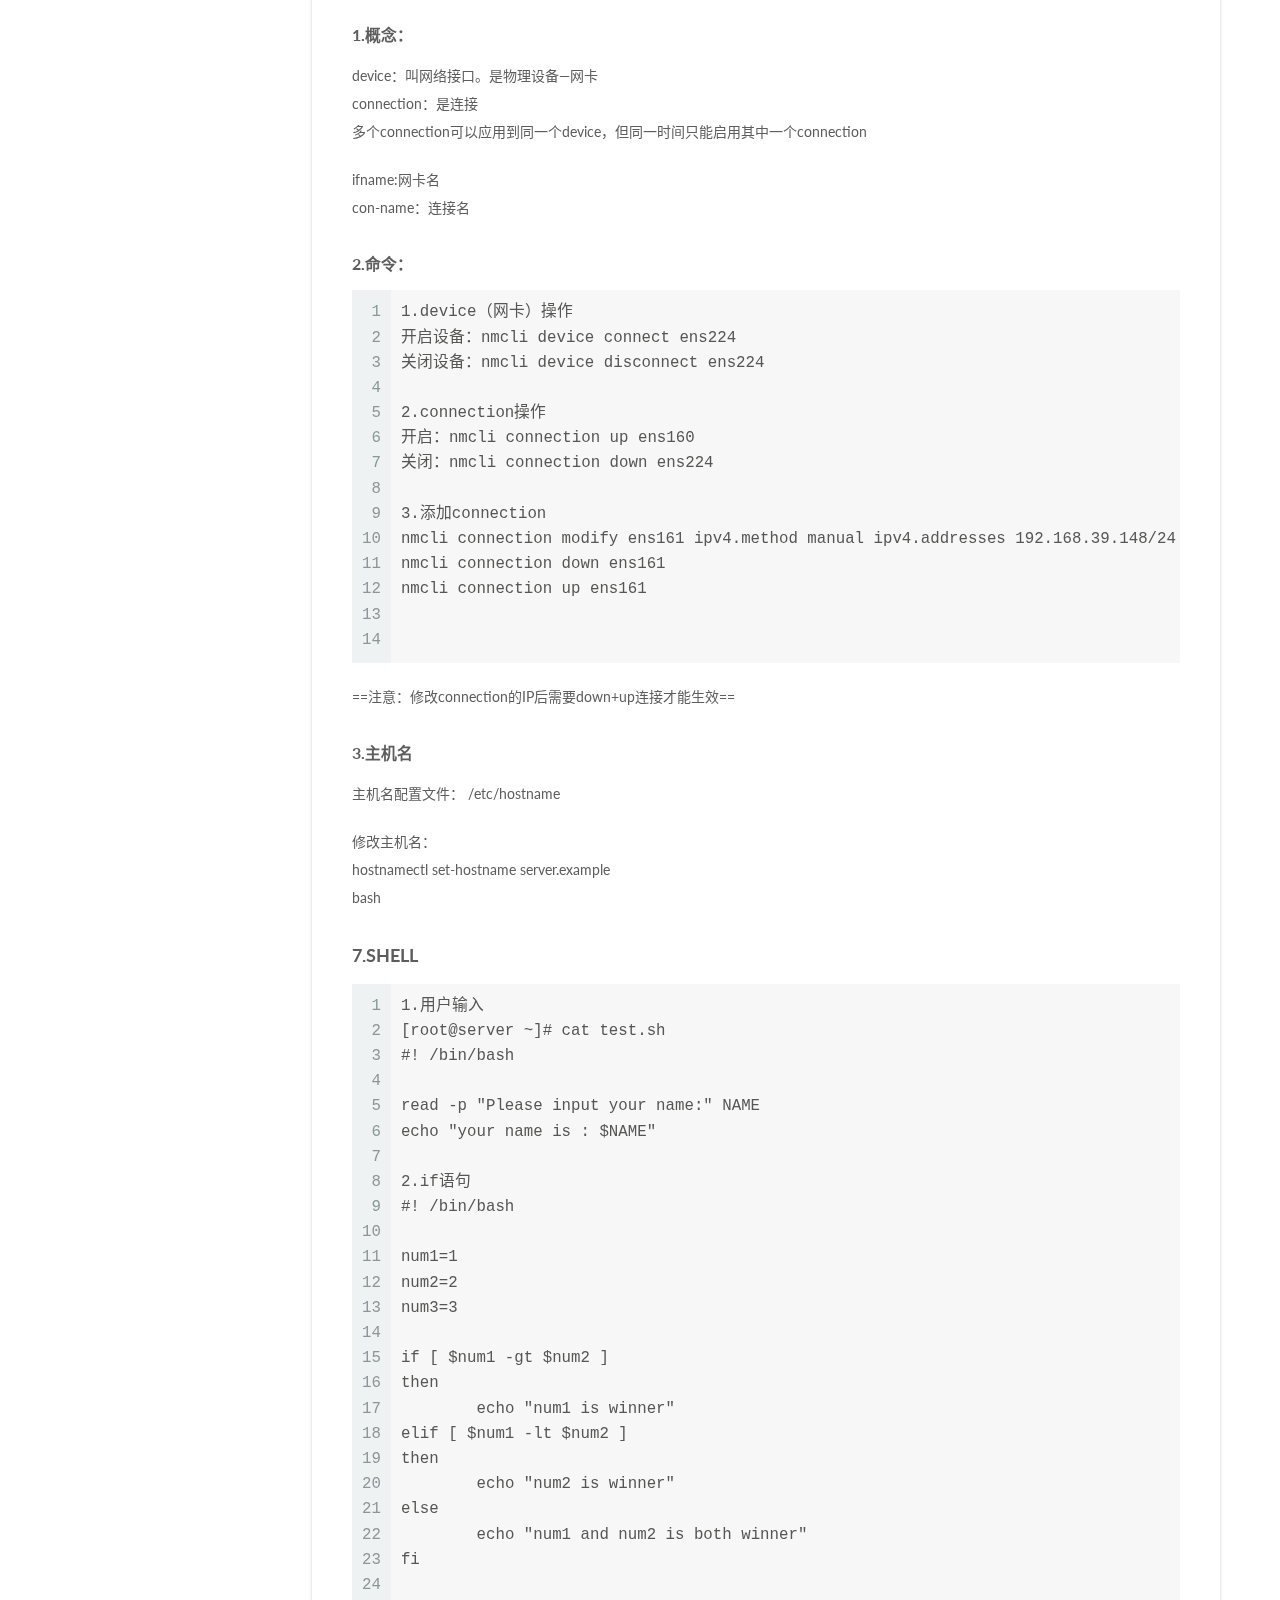
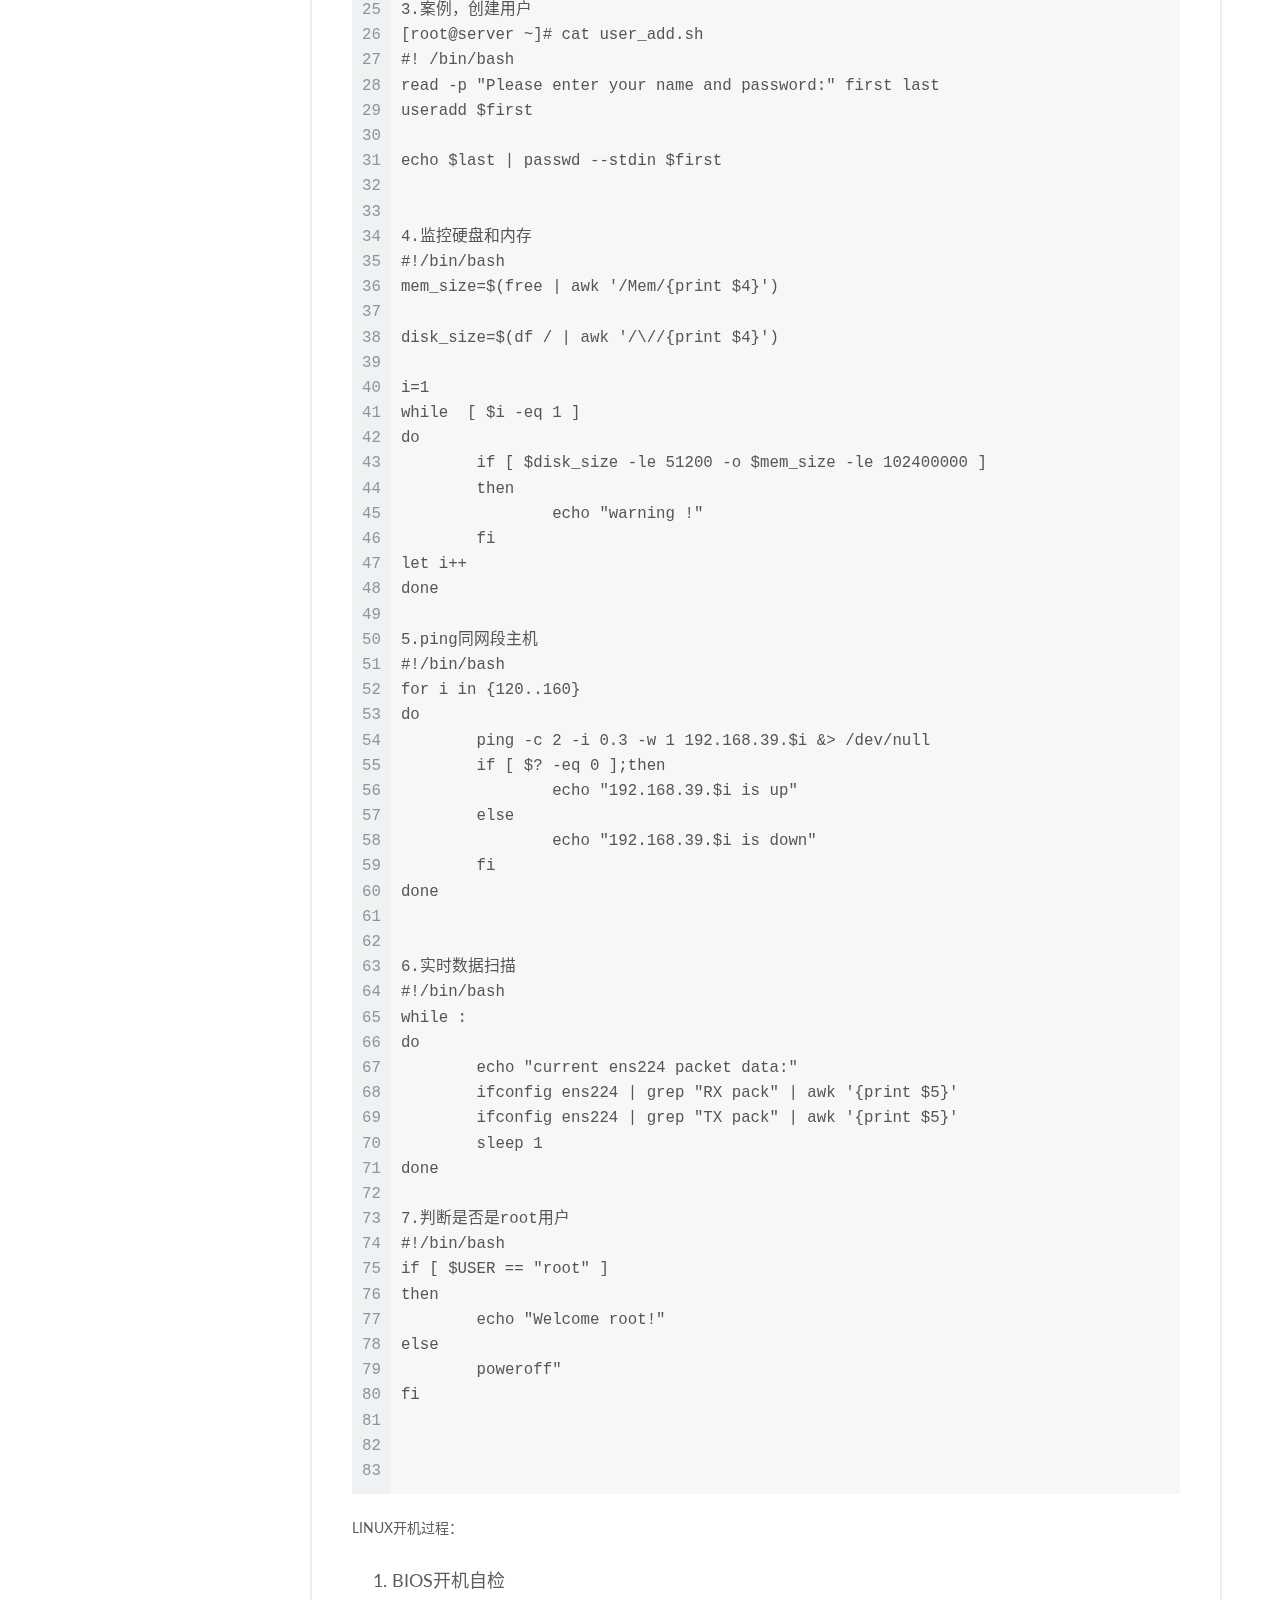
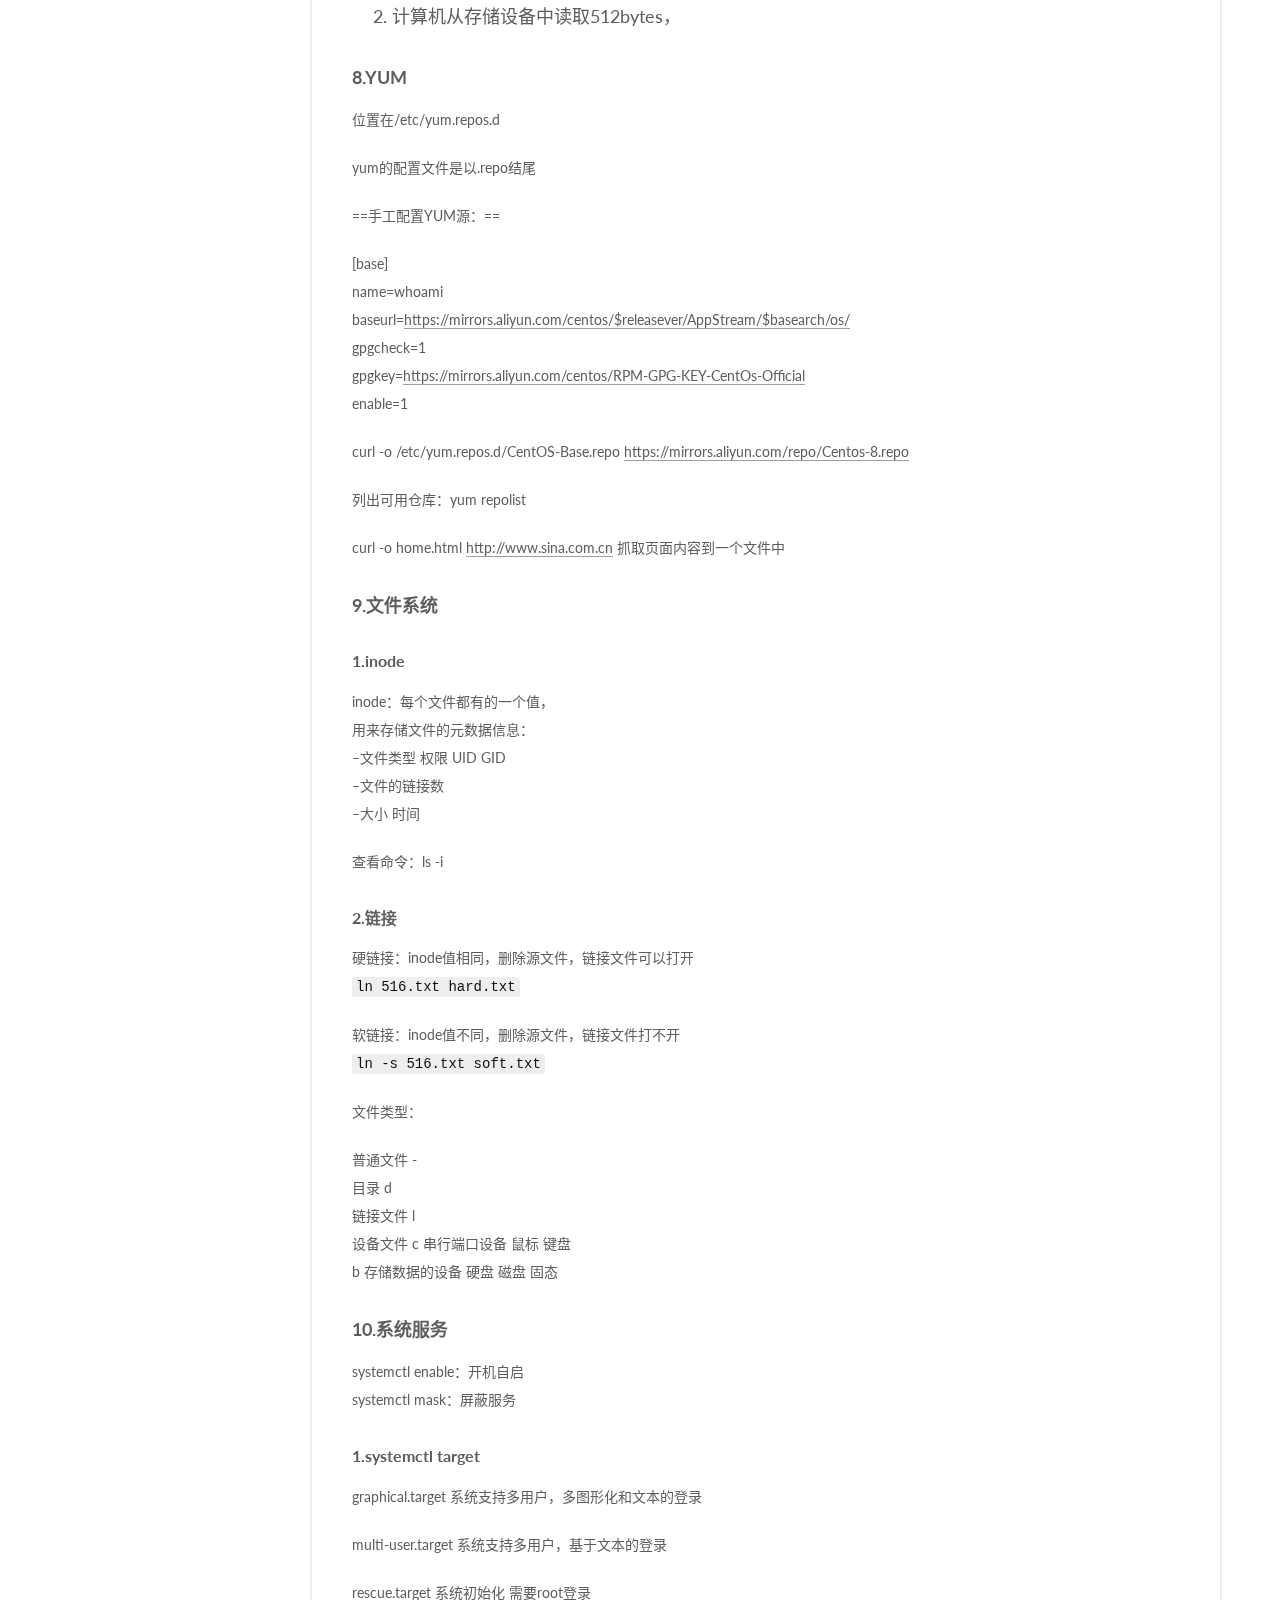
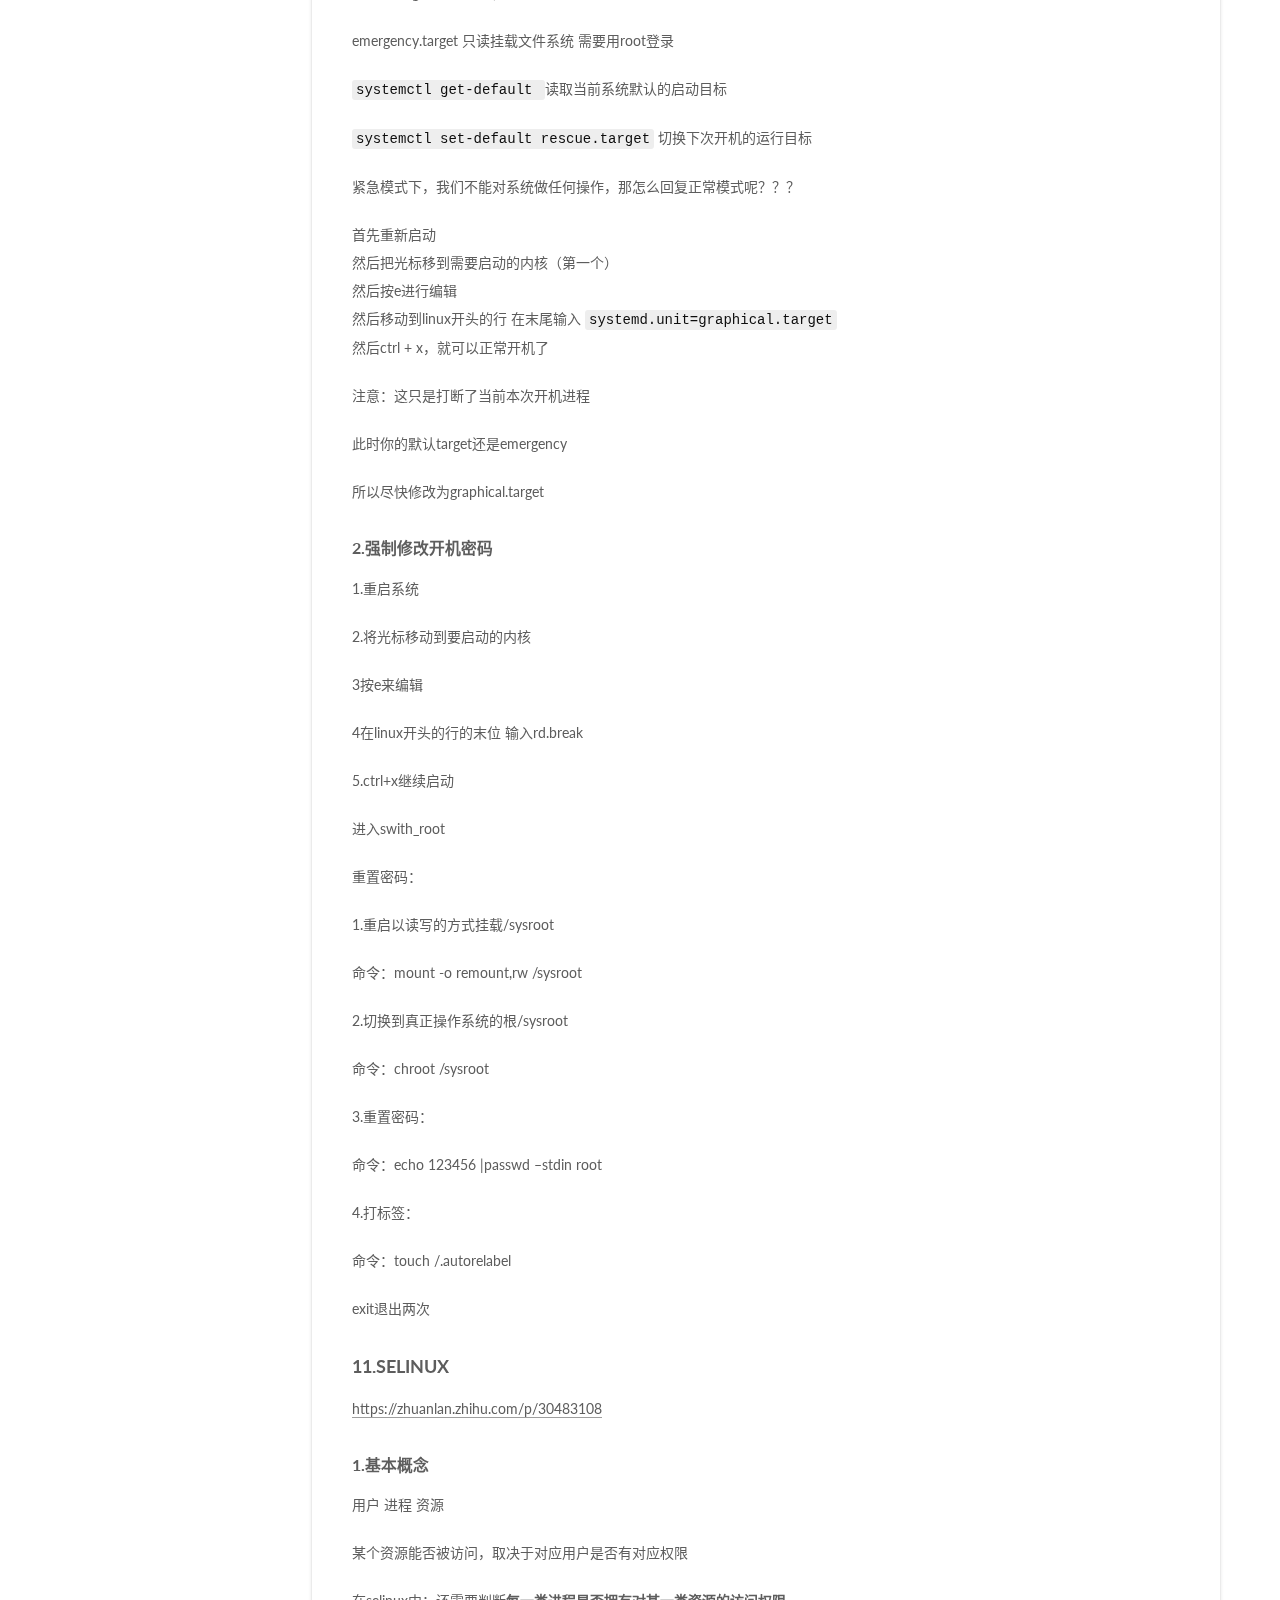
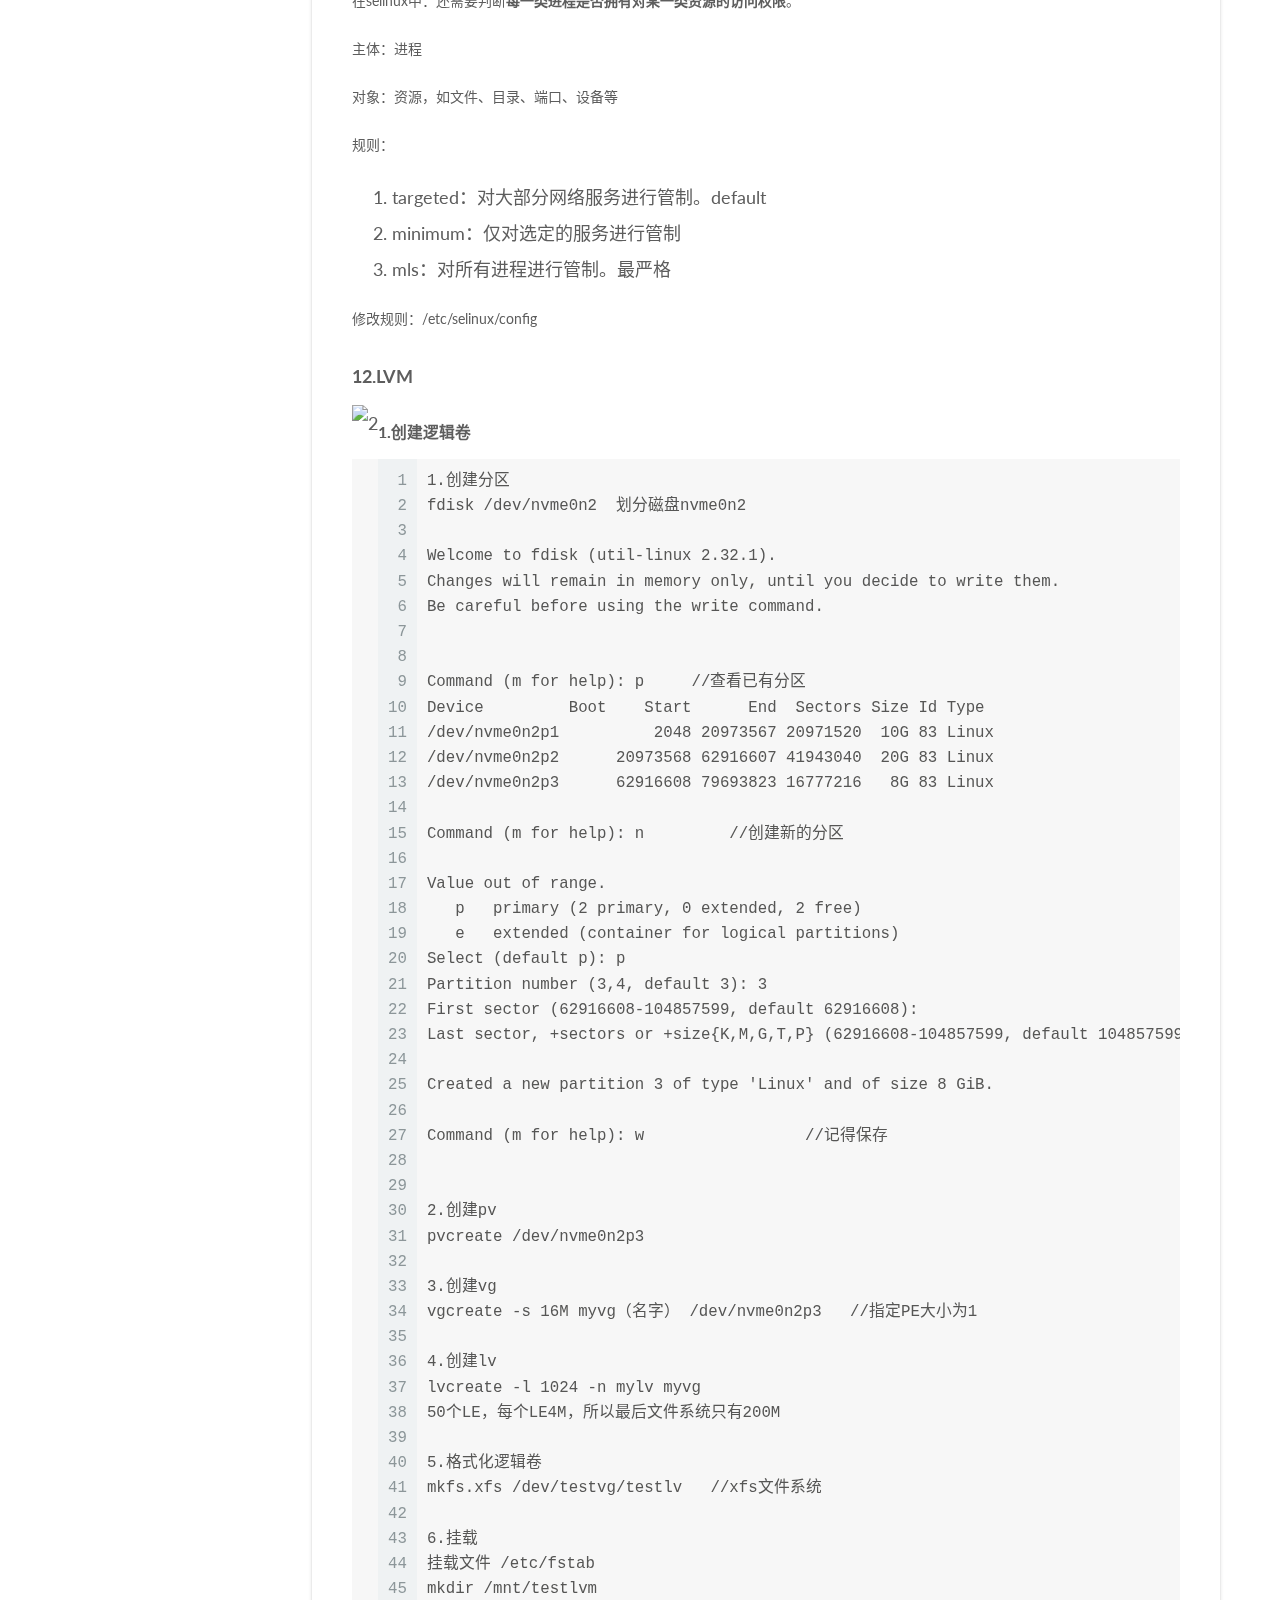
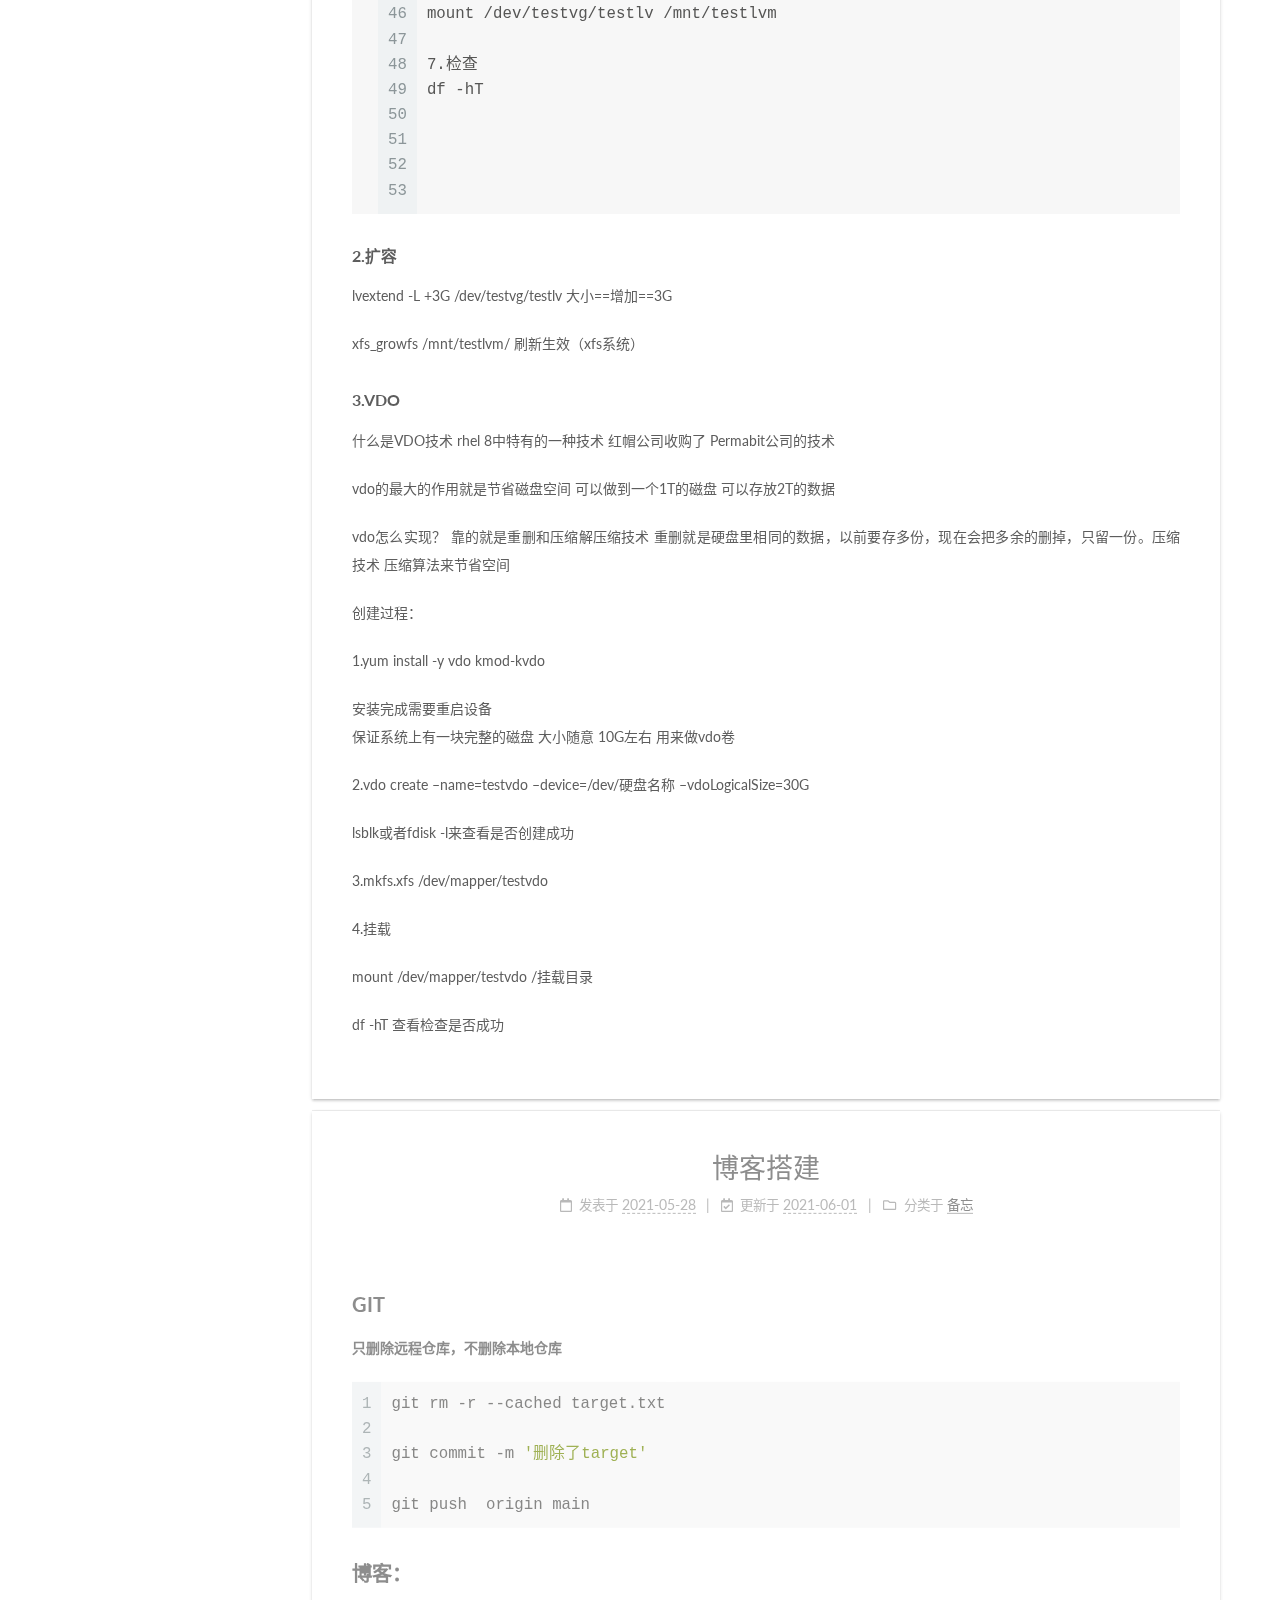
==== commit c7005f88: "Site updated: 2021-07-02 20:42:58" ====
--- a/index.html
+++ b/index.html
@@ -286,7 +286,7 @@
                   <i class="far fa-calendar-check"></i>
                 </span>
                 <span class="post-meta-item-text">更新于</span>
-                <time title="修改时间：2021-06-02 22:07:10" itemprop="dateModified" datetime="2021-06-02T22:07:10+08:00">2021-06-02</time>
+                <time title="修改时间：2021-06-05 10:49:07" itemprop="dateModified" datetime="2021-06-05T10:49:07+08:00">2021-06-05</time>
               </span>
             <span class="post-meta-item">
               <span class="post-meta-item-icon">
@@ -484,9 +484,22 @@
 <p>4.打标签：</p>
 <p>命令：touch /.autorelabel</p>
 <p>exit退出两次</p>
-<h5 id="11-LVM"><a href="#11-LVM" class="headerlink" title="11.LVM"></a>11.LVM</h5><img src="../../../typora图片/clip_image002-1622635110285.jpg" alt="2" style="zoom:100%;" align="left"/>
-
-<h6 id="1-创建逻辑卷"><a href="#1-创建逻辑卷" class="headerlink" title="1.创建逻辑卷"></a>1.创建逻辑卷</h6><figure class="highlight html"><table><tr><td class="gutter"><pre><span class="line">1</span><br><span class="line">2</span><br><span class="line">3</span><br><span class="line">4</span><br><span class="line">5</span><br><span class="line">6</span><br><span class="line">7</span><br><span class="line">8</span><br><span class="line">9</span><br><span class="line">10</span><br><span class="line">11</span><br><span class="line">12</span><br><span class="line">13</span><br><span class="line">14</span><br><span class="line">15</span><br><span class="line">16</span><br><span class="line">17</span><br><span class="line">18</span><br><span class="line">19</span><br><span class="line">20</span><br><span class="line">21</span><br><span class="line">22</span><br><span class="line">23</span><br><span class="line">24</span><br><span class="line">25</span><br><span class="line">26</span><br><span class="line">27</span><br><span class="line">28</span><br><span class="line">29</span><br><span class="line">30</span><br><span class="line">31</span><br><span class="line">32</span><br><span class="line">33</span><br><span class="line">34</span><br><span class="line">35</span><br><span class="line">36</span><br><span class="line">37</span><br><span class="line">38</span><br><span class="line">39</span><br><span class="line">40</span><br><span class="line">41</span><br><span class="line">42</span><br><span class="line">43</span><br><span class="line">44</span><br><span class="line">45</span><br><span class="line">46</span><br><span class="line">47</span><br><span class="line">48</span><br><span class="line">49</span><br><span class="line">50</span><br><span class="line">51</span><br><span class="line">52</span><br><span class="line">53</span><br></pre></td><td class="code"><pre><span class="line">1.创建分区</span><br><span class="line">fdisk /dev/nvme0n2  划分磁盘nvme0n2</span><br><span class="line"></span><br><span class="line">Welcome to fdisk (util-linux 2.32.1).</span><br><span class="line">Changes will remain in memory only, until you decide to write them.</span><br><span class="line">Be careful before using the write command.</span><br><span class="line"></span><br><span class="line"></span><br><span class="line">Command (m for help): p     //查看已有分区</span><br><span class="line">Device         Boot    Start      End  Sectors Size Id Type</span><br><span class="line">/dev/nvme0n2p1          2048 20973567 20971520  10G 83 Linux</span><br><span class="line">/dev/nvme0n2p2      20973568 62916607 41943040  20G 83 Linux</span><br><span class="line">/dev/nvme0n2p3      62916608 79693823 16777216   8G 83 Linux</span><br><span class="line"></span><br><span class="line">Command (m for help): n		//创建新的分区</span><br><span class="line"></span><br><span class="line">Value out of range.</span><br><span class="line">   p   primary (2 primary, 0 extended, 2 free)</span><br><span class="line">   e   extended (container for logical partitions)</span><br><span class="line">Select (default p): p</span><br><span class="line">Partition number (3,4, default 3): 3</span><br><span class="line">First sector (62916608-104857599, default 62916608): </span><br><span class="line">Last sector, +sectors or +size&#123;K,M,G,T,P&#125; (62916608-104857599, default 104857599): +8G</span><br><span class="line"></span><br><span class="line">Created a new partition 3 of type &#x27;Linux&#x27; and of size 8 GiB.</span><br><span class="line"></span><br><span class="line">Command (m for help): w 		//记得保存	</span><br><span class="line"></span><br><span class="line"></span><br><span class="line">2.创建pv</span><br><span class="line">pvcreate /dev/nvme0n2p3</span><br><span class="line"></span><br><span class="line">3.创建vg</span><br><span class="line">vgcreate myvg（名字） /dev/nvme0n2p3</span><br><span class="line"></span><br><span class="line">4.创建lv</span><br><span class="line">lvcreate -l 1024 -n mylv myvg</span><br><span class="line">50个LE，每个LE4M，所以最后文件系统只有200M</span><br><span class="line"></span><br><span class="line">5.格式化逻辑卷</span><br><span class="line">mkfs.xfs /dev/testvg/testlv   //xfs文件系统</span><br><span class="line"></span><br><span class="line">6.挂载</span><br><span class="line">挂载文件 /etc/fstab</span><br><span class="line">mkdir /mnt/testlvm</span><br><span class="line">mount /dev/testvg/testlv /mnt/testlvm</span><br><span class="line"></span><br><span class="line">7.检查</span><br><span class="line">df -hT</span><br><span class="line"></span><br><span class="line"></span><br><span class="line"></span><br><span class="line"></span><br></pre></td></tr></table></figure>
+<h5 id="11-SELINUX"><a href="#11-SELINUX" class="headerlink" title="11.SELINUX"></a>11.SELINUX</h5><p><a target="_blank" rel="noopener" href="https://zhuanlan.zhihu.com/p/30483108">https://zhuanlan.zhihu.com/p/30483108</a></p>
+<h6 id="1-基本概念"><a href="#1-基本概念" class="headerlink" title="1.基本概念"></a>1.基本概念</h6><p>用户 进程 资源</p>
+<p>某个资源能否被访问，取决于对应用户是否有对应权限</p>
+<p>在selinux中：还需要判断<strong>每一类进程是否拥有对某一类资源的访问权限</strong>。</p>
+<p>主体：进程</p>
+<p>对象：资源，如文件、目录、端口、设备等</p>
+<p>规则：</p>
+<ol>
+<li>targeted：对大部分网络服务进行管制。default</li>
+<li>minimum：仅对选定的服务进行管制</li>
+<li>mls：对所有进程进行管制。最严格</li>
+</ol>
+<p>修改规则：/etc/selinux/config</p>
+<h5 id="12-LVM"><a href="#12-LVM" class="headerlink" title="12.LVM"></a>12.LVM</h5><img src="../../../typora图片/clip_image002-1622635110285.jpg" alt="2" style="zoom:100%;" align="left"/>
+
+<h6 id="1-创建逻辑卷"><a href="#1-创建逻辑卷" class="headerlink" title="1.创建逻辑卷"></a>1.创建逻辑卷</h6><figure class="highlight html"><table><tr><td class="gutter"><pre><span class="line">1</span><br><span class="line">2</span><br><span class="line">3</span><br><span class="line">4</span><br><span class="line">5</span><br><span class="line">6</span><br><span class="line">7</span><br><span class="line">8</span><br><span class="line">9</span><br><span class="line">10</span><br><span class="line">11</span><br><span class="line">12</span><br><span class="line">13</span><br><span class="line">14</span><br><span class="line">15</span><br><span class="line">16</span><br><span class="line">17</span><br><span class="line">18</span><br><span class="line">19</span><br><span class="line">20</span><br><span class="line">21</span><br><span class="line">22</span><br><span class="line">23</span><br><span class="line">24</span><br><span class="line">25</span><br><span class="line">26</span><br><span class="line">27</span><br><span class="line">28</span><br><span class="line">29</span><br><span class="line">30</span><br><span class="line">31</span><br><span class="line">32</span><br><span class="line">33</span><br><span class="line">34</span><br><span class="line">35</span><br><span class="line">36</span><br><span class="line">37</span><br><span class="line">38</span><br><span class="line">39</span><br><span class="line">40</span><br><span class="line">41</span><br><span class="line">42</span><br><span class="line">43</span><br><span class="line">44</span><br><span class="line">45</span><br><span class="line">46</span><br><span class="line">47</span><br><span class="line">48</span><br><span class="line">49</span><br><span class="line">50</span><br><span class="line">51</span><br><span class="line">52</span><br><span class="line">53</span><br></pre></td><td class="code"><pre><span class="line">1.创建分区</span><br><span class="line">fdisk /dev/nvme0n2  划分磁盘nvme0n2</span><br><span class="line"></span><br><span class="line">Welcome to fdisk (util-linux 2.32.1).</span><br><span class="line">Changes will remain in memory only, until you decide to write them.</span><br><span class="line">Be careful before using the write command.</span><br><span class="line"></span><br><span class="line"></span><br><span class="line">Command (m for help): p     //查看已有分区</span><br><span class="line">Device         Boot    Start      End  Sectors Size Id Type</span><br><span class="line">/dev/nvme0n2p1          2048 20973567 20971520  10G 83 Linux</span><br><span class="line">/dev/nvme0n2p2      20973568 62916607 41943040  20G 83 Linux</span><br><span class="line">/dev/nvme0n2p3      62916608 79693823 16777216   8G 83 Linux</span><br><span class="line"></span><br><span class="line">Command (m for help): n		//创建新的分区</span><br><span class="line"></span><br><span class="line">Value out of range.</span><br><span class="line">   p   primary (2 primary, 0 extended, 2 free)</span><br><span class="line">   e   extended (container for logical partitions)</span><br><span class="line">Select (default p): p</span><br><span class="line">Partition number (3,4, default 3): 3</span><br><span class="line">First sector (62916608-104857599, default 62916608): </span><br><span class="line">Last sector, +sectors or +size&#123;K,M,G,T,P&#125; (62916608-104857599, default 104857599): +8G</span><br><span class="line"></span><br><span class="line">Created a new partition 3 of type &#x27;Linux&#x27; and of size 8 GiB.</span><br><span class="line"></span><br><span class="line">Command (m for help): w 		//记得保存	</span><br><span class="line"></span><br><span class="line"></span><br><span class="line">2.创建pv</span><br><span class="line">pvcreate /dev/nvme0n2p3</span><br><span class="line"></span><br><span class="line">3.创建vg</span><br><span class="line">vgcreate -s 16M myvg（名字） /dev/nvme0n2p3   //指定PE大小为1</span><br><span class="line"></span><br><span class="line">4.创建lv</span><br><span class="line">lvcreate -l 1024 -n mylv myvg</span><br><span class="line">50个LE，每个LE4M，所以最后文件系统只有200M</span><br><span class="line"></span><br><span class="line">5.格式化逻辑卷</span><br><span class="line">mkfs.xfs /dev/testvg/testlv   //xfs文件系统</span><br><span class="line"></span><br><span class="line">6.挂载</span><br><span class="line">挂载文件 /etc/fstab</span><br><span class="line">mkdir /mnt/testlvm</span><br><span class="line">mount /dev/testvg/testlv /mnt/testlvm</span><br><span class="line"></span><br><span class="line">7.检查</span><br><span class="line">df -hT</span><br><span class="line"></span><br><span class="line"></span><br><span class="line"></span><br><span class="line"></span><br></pre></td></tr></table></figure>
 
 <h6 id="2-扩容"><a href="#2-扩容" class="headerlink" title="2.扩容"></a>2.扩容</h6><p> lvextend -L +3G /dev/testvg/testlv     大小==增加==3G</p>
 <p>xfs_growfs /mnt/testlvm/        刷新生效（xfs系统）</p>
@@ -494,7 +507,7 @@
 <p>vdo的最大的作用就是节省磁盘空间 可以做到一个1T的磁盘 可以存放2T的数据  </p>
 <p>vdo怎么实现？  靠的就是重删和压缩解压缩技术  重删就是硬盘里相同的数据，以前要存多份，现在会把多余的删掉，只留一份。压缩技术 压缩算法来节省空间</p>
 <p>创建过程：</p>
-<p>1.yum install -y vdo  kmod-vdo  </p>
+<p>1.yum install -y vdo  kmod-kvdo  </p>
 <p>安装完成需要重启设备<br>保证系统上有一块完整的磁盘 大小随意 10G左右 用来做vdo卷</p>
 <p>2.vdo create –name=testvdo –device=/dev/硬盘名称 –vdoLogicalSize=30G  </p>
 <p>lsblk或者fdisk -l来查看是否创建成功</p>
--- a/css/main.css
+++ b/css/main.css
@@ -178,7 +178,7 @@
   height: 100%;
 }
 body {
-  background: url("/images/surfer-1838958_1280.jpg");
+  background: url("/images/mountain-6253669_1280.jpg");
   background-repeat: no-repeat;
   background-attachment: fixed;
   background-size: cover;
@@ -1175,7 +1175,7 @@
 }
 .links-of-author a::before,
 .links-of-author span.exturl::before {
-  background: #62ffc4;
+  background: #e4ff88;
   border-radius: 50%;
   content: ' ';
   display: inline-block;
